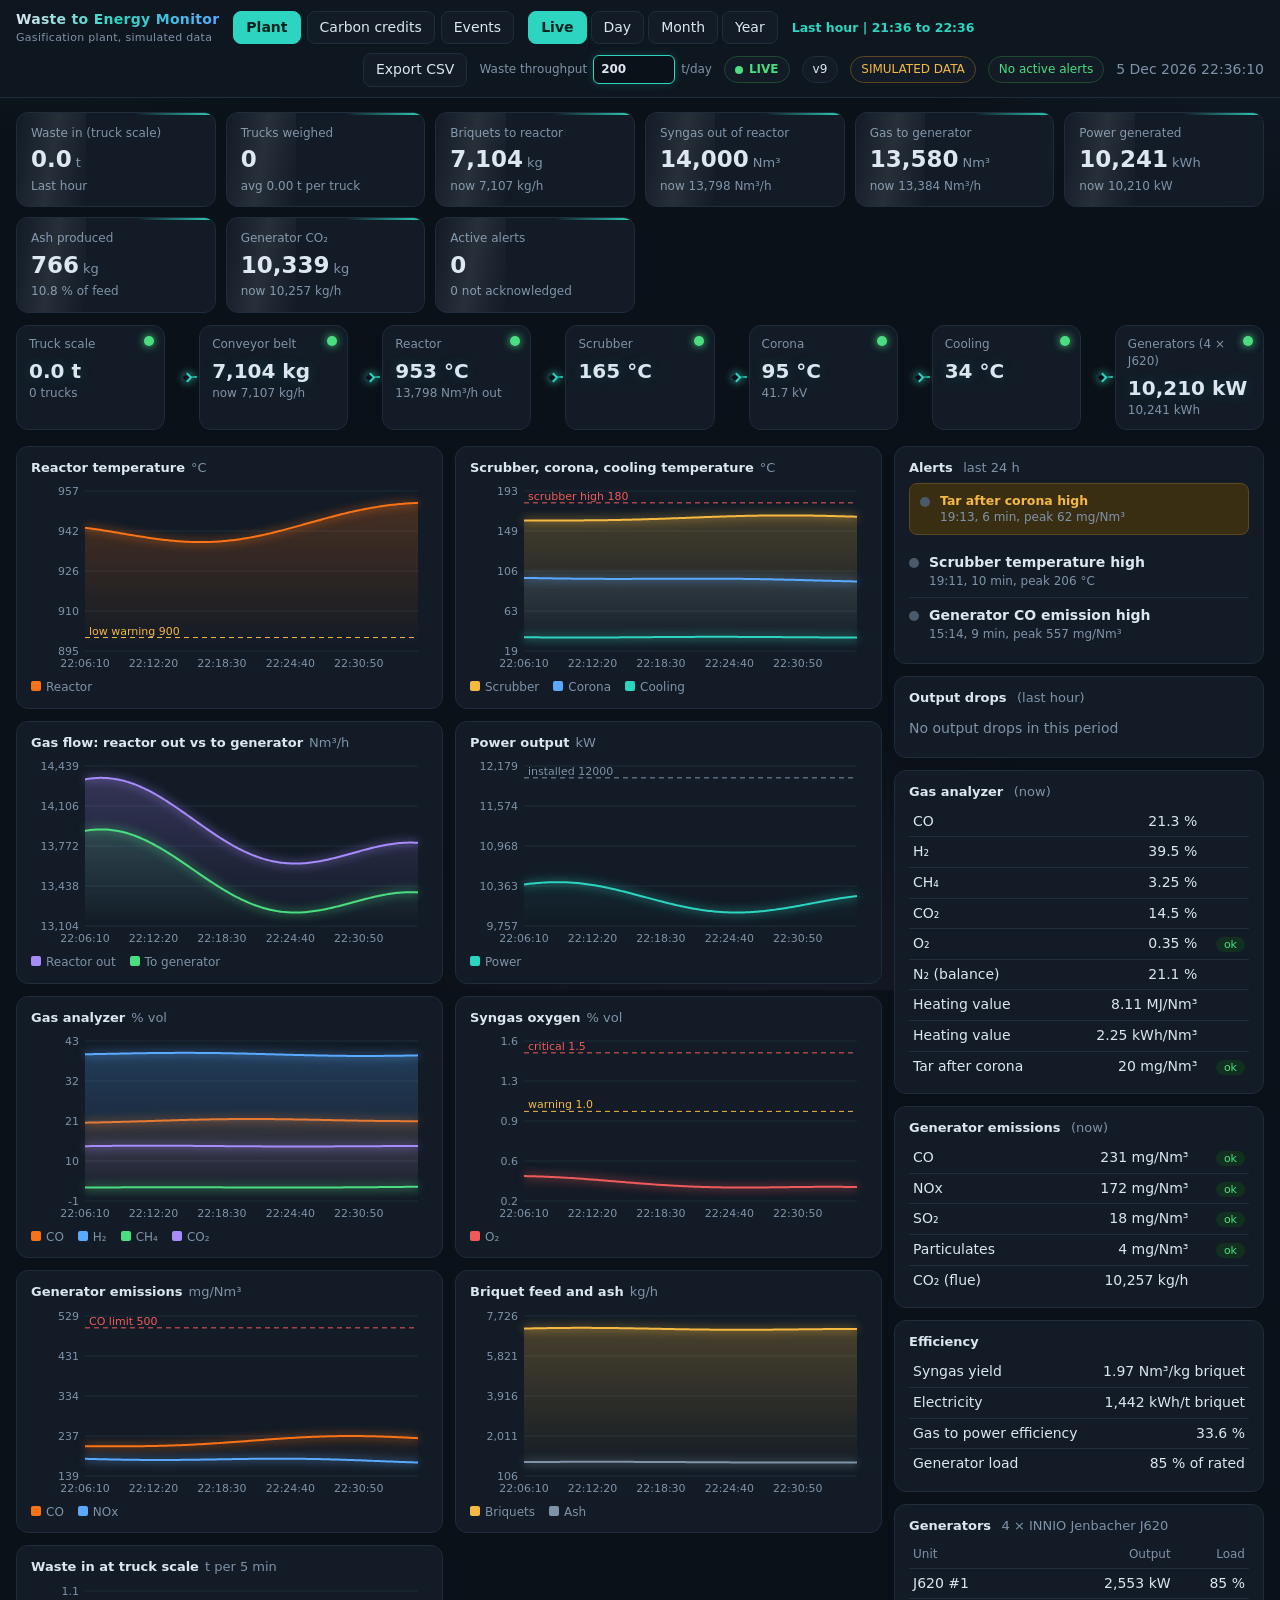
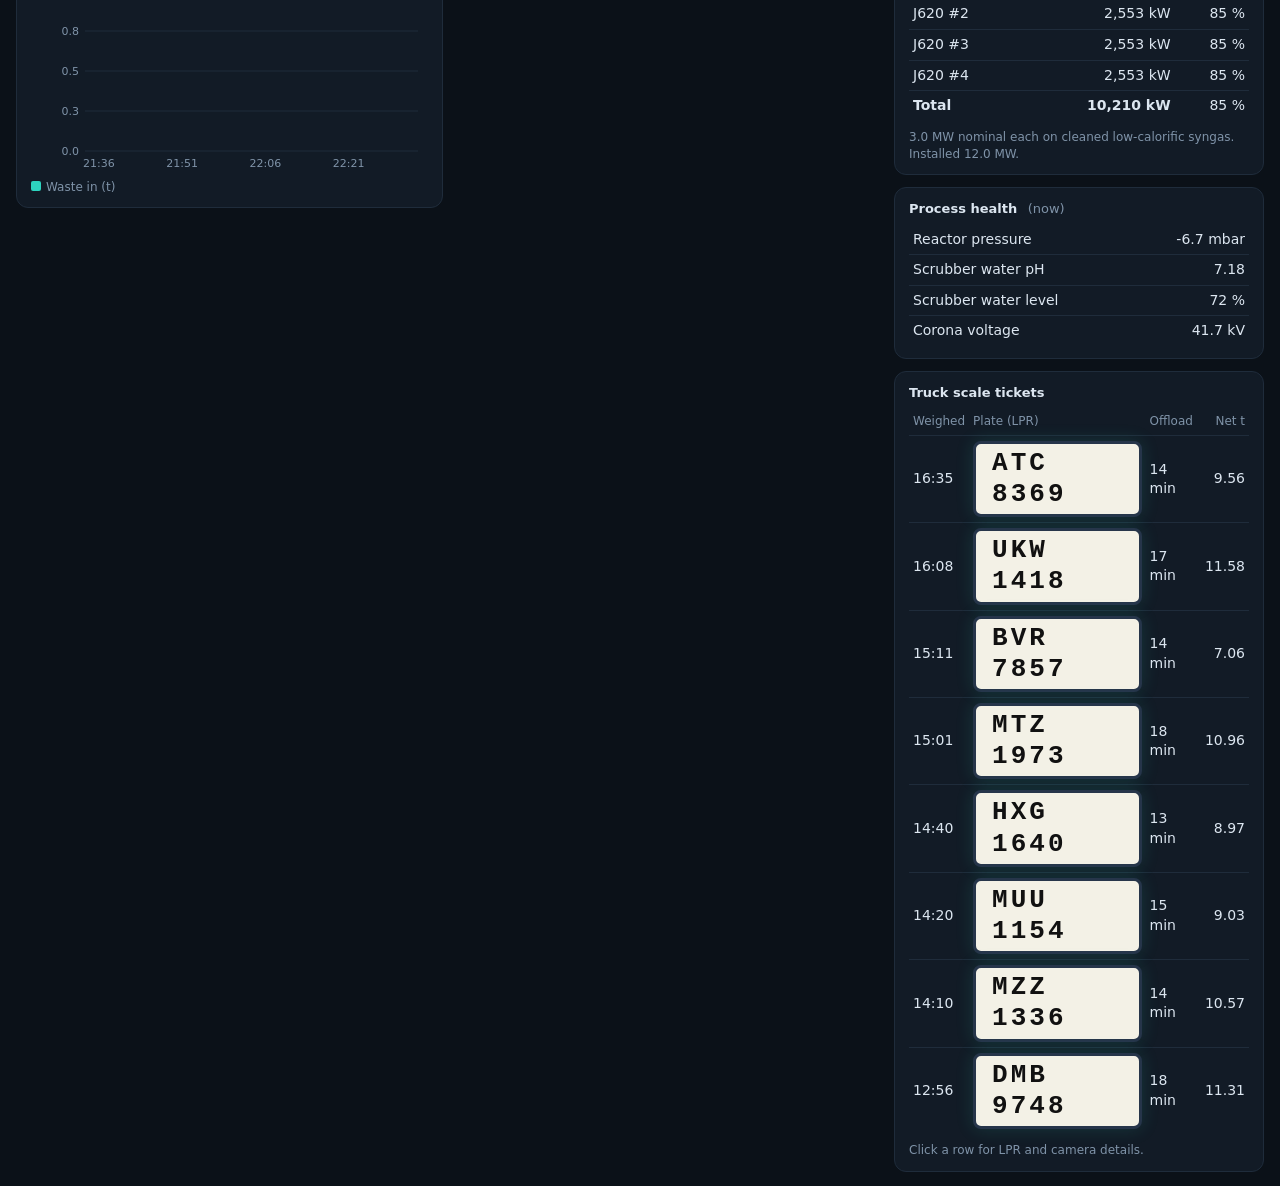
==== public/index.html @ 660e18ea "WTE dashboard v9 (simulated data), Cloudflare Workers static assets config Co-Authored-By: Claude So" ====
<!doctype html>
<html lang="en">
<head>
<meta charset="utf-8">
<meta name="viewport" content="width=device-width,initial-scale=1">
<title>Waste to Energy Monitor</title>
<style>
:root{--bg:#0b1118;--panel:#121b26;--panel2:#16212e;--line:#1f2c3b;--text:#dce6f0;--muted:#7f93a8;--teal:#2dd4bf;--amber:#f5b942;--red:#ef5b5b;--green:#4ade80;--blue:#5aa9ff;--orange:#f97316;--violet:#a78bfa}
*{box-sizing:border-box}
[hidden]{display:none!important}
body{margin:0;background:var(--bg);color:var(--text);font:14px/1.4 system-ui,-apple-system,Segoe UI,Roboto,sans-serif}
header{position:sticky;top:0;z-index:10;display:flex;flex-wrap:wrap;gap:10px 18px;align-items:center;padding:10px 16px;background:#0e1620;border-bottom:1px solid var(--line)}
.brand{font-weight:700;letter-spacing:.3px}
.brand small{display:block;color:var(--muted);font-weight:400;font-size:11px}
.tabs a,.modes button,.pnav button{background:var(--panel);color:var(--text);border:1px solid var(--line);padding:6px 12px;border-radius:8px;cursor:pointer;text-decoration:none;font:inherit}
.tabs a.on,.modes button.on{background:var(--teal);color:#06231f;border-color:var(--teal);font-weight:600}
.tabs{display:flex;gap:6px}
.modes{display:flex;gap:4px}
.pnav{display:flex;align-items:center;gap:8px}
.pnav span{font-weight:600;color:var(--teal);font-size:12.5px;white-space:nowrap}
header{gap:8px 14px}
.pnav button:disabled{opacity:.3;cursor:default}
.hr{margin-left:auto;display:flex;gap:12px;align-items:center}
.badge{padding:4px 10px;border-radius:999px;font-size:12px;border:1px solid var(--line);background:var(--panel)}
.badge.sim{color:var(--amber);border-color:#5a4720}
.badge.ok{color:var(--green);border-color:#1d4a30}
.badge.warn{color:var(--amber);border-color:#5a4720}
.badge.crit{color:#fff;background:#8f2a2a;border-color:var(--red)}
#clock{color:var(--muted);font-variant-numeric:tabular-nums}
main{padding:14px 16px;max-width:1700px;margin:0 auto}
.kpis{display:grid;grid-template-columns:repeat(auto-fit,minmax(190px,1fr));gap:10px}
.kpi{position:relative;overflow:hidden;background:var(--panel);border:1px solid var(--line);border-radius:12px;padding:12px 14px}
.kpi .l{color:var(--muted);font-size:12px}
.kpi .v{font-size:23px;white-space:nowrap;font-weight:700;font-variant-numeric:tabular-nums;margin:2px 0}
.kpi .v small{font-size:13px;color:var(--muted);font-weight:500;margin-left:4px}
.kpi .s{color:var(--muted);font-size:12px}
.flow{display:flex;gap:0;align-items:stretch;margin:12px 0;overflow-x:auto;padding-bottom:4px}
.node{flex:1 0 128px;background:var(--panel);border:1px solid var(--line);border-radius:12px;padding:10px 12px;position:relative}
.node h4{margin:0 0 4px;font-size:12px;color:var(--muted);font-weight:500}
.node .m{font-size:20px;font-weight:700;font-variant-numeric:tabular-nums}
.node .s{font-size:12px;color:var(--muted)}
.node .d{position:absolute;right:10px;top:10px;width:10px;height:10px;border-radius:50%;background:var(--green)}
.node .d.warn{background:var(--amber)}
.node .d.crit{background:var(--red);animation:pulse 1s infinite}
.arrow{flex:0 0 34px;display:flex;align-items:center;justify-content:center;position:relative}
@keyframes pulse{50%{opacity:.35}}
.layout{display:grid;grid-template-columns:minmax(0,1fr) 370px;gap:12px}
.cards{display:grid;grid-template-columns:repeat(auto-fit,minmax(380px,1fr));gap:12px;align-content:start}
.card{background:var(--panel);border:1px solid var(--line);border-radius:12px;padding:12px 14px}
.card h3{margin:0 0 6px;font-size:13px;font-weight:600}
.card h3 span{color:var(--muted);font-weight:400;margin-left:6px}
canvas{width:100%;height:190px;display:block}
.legend{display:flex;flex-wrap:wrap;gap:4px 14px;margin-top:6px;font-size:12px;color:var(--muted)}
.legend i{display:inline-block;width:10px;height:10px;border-radius:2px;margin-right:5px}
aside{display:flex;flex-direction:column;gap:12px}
table{width:100%;border-collapse:collapse;font-variant-numeric:tabular-nums}
td,th{padding:5px 4px;border-bottom:1px solid var(--line);text-align:left;font-weight:400}
td.r,th.r{text-align:right}
th{color:var(--muted);font-size:12px}
tr:last-child td{border-bottom:0}
.pill{padding:1px 8px;border-radius:999px;font-size:11px}
.pill.ok{background:#12301f;color:var(--green)}
.pill.warn{background:#3a2e12;color:var(--amber)}
.pill.crit{background:#4a1b1b;color:var(--red)}
.alert{display:flex;gap:10px;padding:8px 0;border-bottom:1px solid var(--line);align-items:flex-start}
.alert:last-child{border-bottom:0}
.alert .dot{flex:0 0 10px;height:10px;border-radius:50%;margin-top:5px;background:var(--amber)}
.alert.crit .dot{background:var(--red)}
.alert.done .dot{background:#4b5a6b}
.alert.active.crit .dot{animation:pulse 1s infinite}
.alert .t{flex:1}
.alert .t b{font-weight:600}
.alert .t div{color:var(--muted);font-size:12px}
.alert button{background:var(--panel2);border:1px solid var(--line);color:var(--text);border-radius:6px;padding:3px 8px;cursor:pointer;font-size:12px}
.empty{color:var(--muted);padding:6px 0}
.tip{position:fixed;z-index:50;pointer-events:none;background:#06101a;border:1px solid var(--line);border-radius:8px;padding:6px 9px;font-size:12px;display:none;white-space:nowrap}
.tip i{display:inline-block;width:8px;height:8px;border-radius:2px;margin-right:5px}
.form{display:grid;grid-template-columns:1fr 110px;gap:8px 10px;align-items:center}
.form input,.form select{background:var(--bg);border:1px solid var(--line);color:var(--text);border-radius:6px;padding:6px 8px;font:inherit;width:100%}
.note{color:var(--muted);font-size:12px;margin-top:8px}
.title{display:flex;flex-wrap:wrap;align-items:center;gap:10px 14px;margin:2px 0 12px}
.tpd{display:flex;align-items:center;gap:6px;color:var(--muted);font-size:12px}
.tpd input{width:82px;background:var(--bg);border:1px solid var(--teal);color:var(--text);border-radius:6px;padding:5px 7px;font:inherit;font-weight:700;box-shadow:0 0 10px #2dd4bf33}
.btn{background:var(--panel);color:var(--text);border:1px solid var(--line);padding:6px 12px;border-radius:8px;cursor:pointer;font:inherit;transition:border-color .2s,box-shadow .2s}
.btn:hover{border-color:var(--teal);box-shadow:0 0 12px #2dd4bf33}
.btn.pri{background:var(--teal);color:#06231f;border-color:var(--teal);font-weight:600}
.modal{position:fixed;inset:0;z-index:100;background:#030a12d9;display:flex;align-items:flex-start;justify-content:center;overflow:auto;padding:24px 12px}
.mbox{background:var(--panel);border:1px solid var(--line);border-radius:14px;padding:16px 18px;max-width:800px;width:100%;box-shadow:0 0 40px #2dd4bf22}
.mh{display:flex;justify-content:space-between;align-items:center;margin-bottom:10px}.mh h3{margin:0;font-size:16px}
.warn{background:#3a2e12;color:var(--amber);border:1px solid #5a4720;border-radius:8px;padding:8px 10px;font-size:12.5px;margin-bottom:10px}
.form2{display:grid;grid-template-columns:1fr 1fr;gap:10px;margin-bottom:10px}
.form2 label,.ta{display:flex;flex-direction:column;gap:4px;font-size:12px;color:var(--muted)}
.form2 input,.form2 select,.ta textarea{background:var(--bg);border:1px solid var(--line);color:var(--text);border-radius:6px;padding:7px 8px;font:inherit}
.ta textarea{font-family:ui-monospace,Menlo,Consolas,monospace;font-size:12.5px;line-height:1.45;resize:vertical}
.mact{display:flex;flex-wrap:wrap;gap:8px;margin-top:10px}
#pkgSum{margin:6px 0 12px}
@media(max-width:560px){.form2{grid-template-columns:1fr}}
.form2 .wide{grid-column:1/-1}
.form2 .auto .row{display:flex;align-items:center;gap:8px;color:var(--text);padding:6px 0;flex-wrap:wrap}
.form2 .auto input[type=checkbox],.chk input{width:16px;height:16px;accent-color:var(--teal)}
.form2 .auto select{width:64px;padding:4px 6px}
.chk{display:flex;gap:8px;align-items:center;color:var(--amber);font-size:12.5px;margin-top:10px;flex-direction:row!important}
.mact .oth{flex:1 1 200px;min-width:160px;background:var(--bg);border:1px solid var(--line);color:var(--text);border-radius:8px;padding:7px 9px;font:inherit}
.status{min-height:18px;margin:8px 0 2px;font-size:12.5px}
.lh{margin:14px 0 4px;font-size:13px;color:var(--muted);font-weight:600}
.autobar{display:flex;flex-wrap:wrap;align-items:center;gap:8px 14px;background:var(--panel);border:1px solid var(--line);border-radius:12px;padding:10px 14px;margin-bottom:12px;font-size:13px}
.autobar span{color:var(--muted)}
.autobar .pillx{padding:2px 9px;border-radius:999px;font-size:11px;font-weight:700;letter-spacing:.4px}
.autobar .pillx.on{background:#12301f;color:var(--green)}.autobar .pillx.off{background:#2a323d;color:var(--muted)}
.autobar .btn:last-child{margin-left:auto}
.per{color:var(--teal);font-weight:600;font-size:13px}
.err{background:#4a1b1b;color:#ffd0d0;border-bottom:1px solid var(--red);padding:8px 16px}
#cmodes button{padding:7px 16px}
#cmodes button.on{background:var(--teal);color:#06231f;border-color:var(--teal);font-weight:600}
.title h2{margin:0;font-size:18px}
.title a{color:var(--teal);text-decoration:none}
.two{display:grid;grid-template-columns:repeat(auto-fit,minmax(380px,1fr));gap:12px;margin-top:12px}
@media(max-width:1100px){.layout{grid-template-columns:1fr}.hr{margin-left:0}}
@media(max-width:520px){.cards,.two{grid-template-columns:1fr}}

/* ---- shine and motion ---- */
@keyframes flowx{from{background-position:200% 0}to{background-position:-200% 0}}
@keyframes sheen{0%{transform:translateX(-130%) skewX(-20deg)}55%,100%{transform:translateX(330%) skewX(-20deg)}}
@keyframes drift{from{transform:translate(0,0)}to{transform:translate(2%,3%)}}
@keyframes flash{0%{color:#9ff7ec;text-shadow:0 0 16px #2dd4bf}100%{text-shadow:0 0 0 transparent}}
@keyframes blink{50%{opacity:.25}}
@keyframes ring{0%{box-shadow:0 0 0 0 #4ade8099}100%{box-shadow:0 0 0 9px #4ade8000}}
body::before{content:"";position:fixed;inset:-10%;z-index:-1;pointer-events:none;background:radial-gradient(700px 360px at 12% 0%,#2dd4bf16,transparent 70%),radial-gradient(620px 340px at 92% 8%,#5aa9ff14,transparent 70%),radial-gradient(600px 400px at 60% 100%,#a78bfa10,transparent 70%);animation:drift 16s ease-in-out infinite alternate}
.gl{background:linear-gradient(90deg,#dce6f0 0%,#2dd4bf 25%,#5aa9ff 50%,#2dd4bf 75%,#dce6f0 100%);background-size:200% 100%;-webkit-background-clip:text;background-clip:text;color:transparent;animation:flowx 7s linear infinite}
.badge.live{color:var(--green);border-color:#1d4a30;display:flex;align-items:center;gap:6px;font-weight:600}
.badge.live i{width:8px;height:8px;border-radius:50%;background:var(--green);animation:ring 1.6s ease-out infinite,blink 1.6s ease-in-out infinite}
.kpi,.card,.node{transition:border-color .25s,box-shadow .25s,transform .25s}
.kpi:hover,.card:hover,.node:hover{border-color:#2dd4bf66;box-shadow:0 0 22px #2dd4bf24}
.kpi::before{content:"";position:absolute;left:0;right:0;top:0;height:2px;background:linear-gradient(90deg,transparent 0 30%,var(--teal) 50%,transparent 70% 100%);background-size:200% 100%;animation:flowx 3.2s linear infinite}
.kpi::after{content:"";position:absolute;top:0;bottom:0;left:0;width:35%;background:linear-gradient(100deg,transparent,rgba(255,255,255,.09),transparent);animation:sheen 7s ease-in-out infinite;pointer-events:none}
.kpi:nth-child(2)::after{animation-delay:.5s}.kpi:nth-child(3)::after{animation-delay:1s}.kpi:nth-child(4)::after{animation-delay:1.5s}.kpi:nth-child(5)::after{animation-delay:2s}.kpi:nth-child(6)::after{animation-delay:2.5s}.kpi:nth-child(7)::after{animation-delay:3s}.kpi:nth-child(8)::after{animation-delay:3.5s}.kpi:nth-child(9)::after{animation-delay:4s}
.kpi .v b{font-weight:700}
.flash{animation:flash .9s ease-out}
.node .d{box-shadow:0 0 8px currentColor;color:var(--green)}
.node .d.warn{color:var(--amber)}.node .d.crit{color:var(--red)}
.node .m{text-shadow:0 0 14px #2dd4bf33}
.arrow::before{content:"";position:absolute;left:2px;right:2px;top:50%;height:2px;margin-top:-1px;border-radius:2px;background:linear-gradient(90deg,transparent 0 35%,var(--teal) 50%,transparent 65% 100%);background-size:200% 100%;animation:flowx 1.3s linear infinite;filter:drop-shadow(0 0 4px var(--teal))}
.arrow i{position:relative;width:7px;height:7px;border-top:2px solid var(--teal);border-right:2px solid var(--teal);transform:rotate(45deg);filter:drop-shadow(0 0 4px var(--teal));margin-left:10px;background:var(--bg)}
/* ---- v9: drops, analysis, events, trucks ---- */
.muted{color:var(--muted)}
.btn.sm{padding:3px 9px;font-size:12px;border-radius:6px}
.btn:disabled{opacity:.4;cursor:default;box-shadow:none}
.mbox.big{max-width:1000px}
.scrollx{overflow-x:auto}
.kpis.small{margin:6px 0 12px;grid-template-columns:repeat(auto-fit,minmax(150px,1fr))}
.kpis.small .kpi .v{font-size:19px}
.kpis.small .kpi{padding:9px 11px}
.mbox .card{margin-bottom:12px}
.anasel{display:flex;align-items:center;gap:8px;color:var(--muted);font-size:12px;margin-bottom:6px}
.anasel select{background:var(--bg);border:1px solid var(--line);color:var(--text);border-radius:6px;padding:6px 8px;font:inherit;max-width:100%}
#anaText ul,#anaCtx ul{margin:4px 0 6px;padding-left:18px}
#anaText li,#anaCtx li{margin:3px 0}
tr.dim td{color:var(--muted)}
.clk{cursor:pointer}.clk:hover td{background:#16212e}
.mono{font-family:ui-monospace,Menlo,Consolas,monospace;letter-spacing:1px}
.dr{display:flex;justify-content:space-between;align-items:center;gap:8px;padding:7px 0;border-bottom:1px solid var(--line)}
.dr:last-of-type{border-bottom:0}
.dr .muted{font-size:12px}
.evbar{display:flex;flex-wrap:wrap;gap:10px;align-items:center;margin-bottom:10px}
.chips{display:flex;flex-wrap:wrap;gap:6px}
.chips button{background:var(--panel);color:var(--muted);border:1px solid var(--line);padding:5px 11px;border-radius:999px;cursor:pointer;font:inherit;font-size:12.5px}
.chips button.on{color:var(--text);border-color:var(--teal);box-shadow:0 0 10px #2dd4bf26}
.srch{flex:1 1 220px;max-width:320px;background:var(--bg);border:1px solid var(--line);color:var(--text);border-radius:8px;padding:7px 10px;font:inherit}
.nw{white-space:nowrap}
.tchip{padding:1px 9px;border-radius:999px;font-size:11px;white-space:nowrap}
.tchip.alert{background:#3a2e12;color:var(--amber)}.tchip.drop{background:#4a1b1b;color:#ff9b9b}.tchip.truck{background:#12283a;color:var(--blue)}.tchip.op{background:#2a2540;color:var(--violet)}
.sv{display:inline-block;width:8px!important;height:8px!important;padding:0!important;flex:none;border-radius:50%;margin-right:7px;background:#4b5a6b}
.sv.warn{background:var(--amber)}.sv.crit{background:var(--red)}.sv.ok{background:var(--green)}.sv.info{background:var(--blue)}
.pager{display:flex;align-items:center;gap:12px;justify-content:center;padding-top:10px;color:var(--muted);font-size:12.5px}
.trkh{display:flex;gap:16px;align-items:center;margin-bottom:10px;flex-wrap:wrap}
.plate{display:inline-block;background:#f3f1e6;color:#111;border:3px solid #26354a;border-radius:8px;padding:4px 16px;font:700 26px/1.2 ui-monospace,Menlo,Consolas,monospace;letter-spacing:3px;box-shadow:0 0 18px #2dd4bf26}
.camgrid{display:grid;grid-template-columns:1fr 1fr;gap:10px;margin:8px 0 12px}
.camph{border:1px dashed #33465c;border-radius:10px;min-height:96px;padding:10px;display:flex;flex-direction:column;gap:3px;justify-content:center;color:var(--muted);font-size:12px;background:repeating-linear-gradient(135deg,#0e1620,#0e1620 10px,#101b27 10px,#101b27 20px)}
.camph b{color:var(--text);font-size:14px}
#evdBody input{width:100%;background:var(--bg);border:1px solid var(--line);color:var(--text);border-radius:6px;padding:7px 8px;font:inherit}
#evdBody .ta{margin-top:10px}
#cmodes button,#emodes button{padding:7px 16px}
#emodes button.on{background:var(--teal);color:#06231f;border-color:var(--teal);font-weight:600}
#emodes button{background:var(--panel);color:var(--text);border:1px solid var(--line);border-radius:8px;cursor:pointer;font:inherit}
@media(max-width:560px){.camgrid{grid-template-columns:1fr}}

</style>
</head>
<body>
<header>
  <div class="brand"><span class="gl">Waste to Energy Monitor</span><small>Gasification plant, simulated data</small></div>
  <nav class="tabs"><a href="#/" id="navMain">Plant</a><a href="#/carbon" id="navCarbon">Carbon credits</a><a href="#/events" id="navEvents">Events</a></nav>
  <div class="modes" id="modes">
    <button data-m="live">Live</button><button data-m="day">Day</button><button data-m="month">Month</button><button data-m="year">Year</button>
  </div>
  <div class="pnav" id="pnav"><span id="plabel"></span></div>
  <div class="hr"><button class="btn" id="btnCsv" title="Download the data of the screen you are on as a CSV file">Export CSV</button><label class="tpd" title="Waste processed per day. Type a new value to update everything.">Waste throughput <input id="tpd" type="number" min="1" max="5000" step="10" value="200"> t/day</label><span class="badge live"><i></i>LIVE</span><span class="badge">v9</span><span class="badge sim">SIMULATED DATA</span><span class="badge ok" id="alertBadge">No active alerts</span><span id="clock"></span></div>
</header>

<div id="err" class="err" hidden></div>
<main id="screenMain">
  <div class="kpis" id="kpis"></div>
  <div class="flow" id="flow"></div>
  <div class="layout">
    <div class="cards" id="mainCharts"></div>
    <aside>
      <div class="card"><h3>Alerts <span>last 24 h</span></h3><div id="alertList"></div></div>
      <div class="card"><h3>Output drops <span id="dropLbl"></span></h3><div id="drops"></div></div>
      <div class="card"><h3>Gas analyzer <span id="anLbl"></span></h3><div id="analyzer"></div></div>
      <div class="card"><h3>Generator emissions <span id="emLbl"></span></h3><div id="emis"></div></div>
      <div class="card"><h3>Efficiency</h3><div id="eff"></div></div>
      <div class="card"><h3>Generators <span id="genLbl"></span></h3><div id="gens"></div></div>
      <div class="card"><h3>Process health <span id="phLbl"></span></h3><div id="health"></div></div>
      <div class="card"><h3>Truck scale tickets</h3><div id="tickets"></div></div>
    </aside>
  </div>
</main>

<main id="screenEvents" hidden>
  <div class="title"><h2>Event log</h2><a href="#/">&lsaquo; Back to plant</a><div class="modes" id="emodes"><button data-m="live">Live</button><button data-m="day">Day</button><button data-m="month">Month</button><button data-m="year">Year</button></div><span id="eper" class="per"></span></div>
  <div class="evbar"><div class="chips" id="evChips"></div><input id="evSearch" class="srch" placeholder="Search plate, ticket or text"></div>
  <div class="card"><div class="scrollx" id="evTable"></div><div class="pager" id="evPager"></div></div>
</main>

<main id="screenCarbon" hidden>
  <div class="title"><h2>Carbon credits</h2><a href="#/">&lsaquo; Back to plant</a><div class="modes" id="cmodes"><button data-m="live">Live</button><button data-m="day">Day</button><button data-m="month">Month</button><button data-m="year">Year</button></div><span id="cper" class="per"></span><button class="btn pri" id="btnPkg">Prepare for audit</button></div>
  <div id="autoBar" class="autobar"></div>
  <div class="kpis" id="ckpis"></div>
  <div class="two" id="carbonCharts"></div>
  <div class="two">
    <div class="card"><h3>Assumptions <span>editable, saved in this browser</span></h3>
      <div class="form">
        <label for="fLand">9.1 Landfill avoidance factor (tCO2e per t waste)</label><input id="fLand" type="number" step="0.01" min="0">
        <label for="fPreset">9.2 Fuel replaced by syngas</label>
        <select id="fPreset"><option value="0.70">Diesel genset</option><option value="0.40">Natural gas plant</option><option value="0.90">Coal grid</option><option value="">Custom</option></select>
        <label for="fDisp">9.2 Emission factor (kg CO2 per kWh)</label><input id="fDisp" type="number" step="0.01" min="0">
        <label for="fFossil">Fossil share of generator CO2 (%)</label><input id="fFossil" type="number" step="1" min="0" max="100">
        <label for="fPrice">Credit price (EUR per tCO2e, compliance market)</label><input id="fPrice" type="number" step="0.5" min="0">
      </div>
      <div class="note">Credit price is set to 70 EUR (compliance market). The emission factors are placeholders. Replace them with the factors from the carbon methodology and verifier you use before quoting any number externally.</div>
    </div>
    <div class="card"><h3>How the numbers are calculated <span id="cbLbl"></span></h3><div id="breakdown"></div></div>
  </div>
</main>
<div id="ana" class="modal" hidden>
  <div class="mbox big">
    <div class="mh"><div><h3 id="anaTitle">Analysis</h3><div class="muted" id="anaSub"></div></div><button class="btn" id="anaX">Close</button></div>
    <label class="anasel">Event <select id="anaSel"></select></label>
    <div class="kpis small" id="anaK"></div>
    <div class="card"><h3>Behavior around the event <span>% of the normal level before it, red band is the event</span></h3><canvas id="anaChart"></canvas><div class="legend"></div></div>
    <div class="card"><h3>What happened</h3><div id="anaText"></div></div>
    <div class="card"><h3>Parameters</h3><div class="scrollx" id="anaTable"></div></div>
    <div class="card"><h3>Context</h3><div id="anaCtx"></div></div>
    <div class="mact"><button class="btn pri" id="anaCsv">Download analysis CSV</button><button class="btn" id="anaLog">Open event log</button></div>
  </div>
</div>
<div id="evd" class="modal" hidden>
  <div class="mbox">
    <div class="mh"><h3>Truck, LPR and offloading camera</h3><button class="btn" id="evdX">Close</button></div>
    <div id="evdBody"></div>
  </div>
</div>

<div id="pkg" class="modal" hidden>
  <div class="mbox">
    <div class="mh"><h3>Prepare for audit</h3><button class="btn" id="pkgX">Close</button></div>
    <div class="warn" id="pkgWarn"></div>
    <div class="form2">
      <label>Verifier name<input id="pkgName"></label>
      <label>Verifier email (to)<input id="pkgMail" placeholder="verifier@example.com"></label>
      <label>Site operator email (copy)<input id="pkgOp" placeholder="operator@example.com"></label>
      <label>Facility<input id="pkgFac"></label>
      <label>Methodology<input id="pkgMeth"></label>
      <label>Project reference<input id="pkgPid"></label>
      <label>Period for manual push<select id="pkgPer"></select></label>
      <label class="auto"><span>Automatic monthly report</span><span class="row"><input type="checkbox" id="pkgAuto"> on, send on day <select id="pkgDay"></select> of each month</span></label>
      <label class="wide">Webhook URL (this is what sends the email for you)<input id="pkgHook" placeholder="https://hook.eu1.make.com/..."></label>
    </div>
    <div class="note" id="pkgHookNote">A web page cannot send email by itself. The webhook is a link from Make, Zapier, n8n or Power Automate that receives the report and emails it. Without it, the buttons open an email draft and download the CSV so you can attach it. Automatic reports only run while this dashboard is open in a browser.</div>
    <div id="pkgSum"></div>
    <label class="ta">Message (editable, rebuilt when you change a field above)<textarea id="pkgMsg" rows="13"></textarea></label>
    <label class="chk" id="pkgOkWrap"><input type="checkbox" id="pkgOk"> This is simulated demo data. Send anyway.</label>
    <div class="mact">
      <button class="btn pri" id="pkgPush">Push to verifier</button>
      <input id="pkgOther" class="oth" placeholder="or type an email address">
      <button class="btn" id="pkgPushOther">Send to this email</button>
    </div>
    <div id="pkgStatus" class="status"></div>
    <div class="mact">
      <button class="btn" id="pkgCsv">Download data CSV</button>
      <button class="btn" id="pkgTxt">Download summary</button>
      <button class="btn" id="pkgCopy">Copy message</button>
      <button class="btn" id="pkgMailBtn">Open email draft</button>
    </div>
    <h4 class="lh">Send log</h4>
    <div id="pkgLog"></div>
    <div class="note" id="pkgNote"></div>
  </div>
</div>
<div class="tip" id="tip"></div>

<script id="sim">
'use strict';
/* ================= SIMULATOR (deterministic: same time gives same data) ================= */
const MIN=60000, HOUR=3600000, DAY=86400000;
const SUPPLIERS=['Municipal Collection','EcoHaul','GreenRoute','City Services','AgroTrans'];
let TPD=200;                       /* waste processed per day, tons (editable in header) */
const S=()=>TPD/30;                 /* scale vs the 30 t/day base model */
let RATED_KW=12000;
/* generator set: INNIO Jenbacher J620, 3.0 MW nominal on cleaned syngas; units sized to the plant throughput */
const ENG_KW=3000;let ENGINES=4;
function enginesNeeded(){return Math.max(1,Math.ceil((TPD/200)*10900*1.05/ENG_KW));}
function resetSim(){truckCache.clear();dayCache.clear();monthCache.clear();dropCache.clear();alertDayCache.clear();}

function hash(n){const x=Math.sin(n*12.9898+78.233)*43758.5453;return x-Math.floor(x);}
function noise(m,seed){return (Math.sin(m/37+seed*1.3)+0.6*Math.sin(m/11.3+seed*2.1)+0.4*Math.sin(m/4.7+seed*0.7))/2;}

function dayInfo(ms){
  const d=new Date(ms);d.setHours(0,0,0,0);
  const n=new Date(d);n.setDate(n.getDate()+1);
  return {start:d.getTime(),end:n.getTime(),ord:Math.round(d.getTime()/DAY)};
}
function dayFactor(ord){return 0.95+0.10*hash(ord*1.7+0.5);}

const truckCache=new Map();
function trucksOfDay(ms){
  const di=dayInfo(ms);
  if(truckCache.has(di.start))return truckCache.get(di.start);
  const o=di.ord,f=dayFactor(o);
  const n=20+Math.floor(hash(o*1.1+0.3)*9);
  const raw=[],times=[];
  for(let i=0;i<n;i++){raw.push(0.7+0.6*hash(o*3.1+i));times.push(6+12*hash(o*5.3+i*1.37));}
  times.sort((a,b)=>a-b);
  const sum=raw.reduce((a,b)=>a+b,0),total=TPD*f;
  const list=times.map((h,i)=>{
    const tons=total*raw[i]/sum,t=di.start+h*HOUR;
    const q=3+Math.floor(hash(o*2.9+i*1.7)*8),dur=Math.round(5+tons*0.8+hash(o*4.3+i*2.2)*5),bay=1+Math.floor(hash(o*6.1+i*3.3)*BAYS);
    const offStart=t+q*MIN,offEnd=offStart+dur*MIN;
    return {t,tons,supplier:SUPPLIERS[Math.floor(hash(o*7.7+i*2.3)*SUPPLIERS.length)],id:'TK-'+String(o%100000).padStart(5,'0')+'-'+(i+1),
      plate:plateFor(o,i),conf:91+8.9*hash(o*8.9+i*0.7),bay,offStart,offEnd,offMin:dur,exit:offEnd+4*MIN,lprCam:LPR_CAM,offCam:'CAM-OFF-'+bay};
  });
  truckCache.set(di.start,list);
  return list;
}
function trucksBetween(t0,t1){
  const out=[];
  for(let d=dayInfo(t0).start;d<t1;d=dayInfo(d+30*HOUR).start){
    trucksOfDay(d).forEach(k=>{if(k.t>=t0&&k.t<t1)out.push(k);});
  }
  return out;
}

/* disturbances: every 4h block has a chance of a short event of one of 4 types */
function disturbance(m){
  const blk=Math.floor(m/240);let best={d:0,type:0};
  for(let b=blk-1;b<=blk;b++){
    if(hash(b*9.13+2)<0.45){
      const c=b*240+20+hash(b*3.7+1)*190,w=Math.abs(m-c)/9;
      if(w<1){const d=0.5*(1+Math.cos(Math.PI*w));if(d>best.d)best={d,type:Math.floor(hash(b*5.1+4)*4)};}
    }
  }
  return best;
}

function plant(t){
  const m=t/MIN,o=Math.round(dayInfo(t).start/DAY),f=dayFactor(o);
  const ev=disturbance(m),d=ev.d,ty=ev.type;
  const d0=ty===0?d:0,d1=ty===1?d:0,d2=ty===2?d:0,d3=ty===3?d:0;
  const p={t};
  p.briqRate=1100*S()*f*(1+0.04*noise(m,1))*(1-0.35*d0);
  const yieldNm3=2.0*(1+0.05*noise(m,2));
  p.gasRate=p.briqRate*yieldNm3*(1-0.25*d0);
  p.genRate=p.gasRate*0.97;
  p.reactor=950+16*noise(m,3)-110*d0;
  p.scrubber=160+7*noise(m,4)+45*d3;
  p.corona=95+5*noise(m,5)+8*d3;
  p.cooling=35+3*noise(m,6)+3*d3;
  p.CO=22+1.5*noise(m,7)-3*d0;
  p.H2=40+1.5*noise(m,8)-4*d0;
  p.CH4=3+0.4*noise(m,9);
  p.CO2=14+0.8*noise(m,10)+2*d0;
  p.O2=0.4+0.1*noise(m,11)+1.6*d1;
  p.N2=100-p.CO-p.H2-p.CH4-p.CO2-p.O2;
  p.tar=18+4*noise(m,18)+40*d3;
  p.lhv=(p.CO*12.63+p.H2*10.78+p.CH4*35.8)/100;   /* MJ/Nm3 */
  p.lhvKwh=p.lhv/3.6;
  p.eff=0.34+0.008*noise(m,12);   /* assumed syngas electrical efficiency, edit here */
  p.kw=Math.min(RATED_KW,p.genRate*p.lhvKwh*p.eff);
  p.emCO=220+30*noise(m,13)+320*d2;
  p.emNOx=170+20*noise(m,14)+60*d2;
  p.emSO2=18+4*noise(m,15);
  p.emPM=4+1*noise(m,16);
  p.co2Rate=p.genRate*((p.CO+p.CH4+p.CO2)/100)*1.963;  /* kg/h */
  p.ashRate=p.briqRate*0.11*(1+0.05*noise(m,17));
  p.press=-8+1.5*noise(m,19);
  p.ph=7.2+0.2*noise(m,20);
  p.kv=42+1.5*noise(m,21)-3*d3;
  p.level=72+3*noise(m,22);
  return p;
}

const WKEYS=['reactor','scrubber','corona','cooling','CO','H2','CH4','CO2','O2','N2','tar','lhv','lhvKwh','kw','eff','emCO','emNOx','emSO2','emPM','briqRate','gasRate','genRate','ashRate','co2Rate','press','ph','kv','level'];
function newAcc(){const a={h:0,s:{waste:0,trucks:0,briq:0,gas:0,toGen:0,kwh:0,ash:0,co2:0},w:{}};WKEYS.forEach(k=>a.w[k]=0);return a;}
function addStep(a,p,h){
  a.h+=h;a.s.briq+=p.briqRate*h;a.s.gas+=p.gasRate*h;a.s.toGen+=p.genRate*h;a.s.kwh+=p.kw*h;a.s.ash+=p.ashRate*h;a.s.co2+=p.co2Rate*h;
  WKEYS.forEach(k=>a.w[k]+=p[k]*h);
}
function mergeAcc(a,b){a.h+=b.h;for(const k in a.s)a.s[k]+=b.s[k];WKEYS.forEach(k=>a.w[k]+=b.w[k]);return a;}
function avgOf(a,k){return a&&a.h?a.w[k]/a.h:0;}
function integrate(t0,t1){
  const a=newAcc(),step=15*MIN;
  for(let t=t0;t<t1;){const len=Math.min(step,t1-t);addStep(a,plant(t+len/2),len/HOUR);t+=len;}
  const tk=trucksBetween(t0,t1);a.s.waste=tk.reduce((s,k)=>s+k.tons,0);a.s.trucks=tk.length;
  return a;
}
const dayCache=new Map(),monthCache=new Map();
function dayAcc(ms,now){
  const di=dayInfo(ms);
  if(di.end<=now){if(!dayCache.has(di.start))dayCache.set(di.start,integrate(di.start,di.end));return dayCache.get(di.start);}
  return integrate(di.start,now);
}
function monthAcc(y,mo,now){
  const s=new Date(y,mo,1).getTime(),e=new Date(y,mo+1,1).getTime();
  if(s>=now)return null;
  const key=y*12+mo;
  if(e<=now&&monthCache.has(key))return monthCache.get(key);
  const a=newAcc(),dim=new Date(y,mo+1,0).getDate();
  for(let i=1;i<=dim;i++){const ds=new Date(y,mo,i).getTime();if(ds<now)mergeAcc(a,dayAcc(ds,now));}
  if(e<=now)monthCache.set(key,a);
  return a;
}

/* ================= ALERT RULES (placeholder limits, edit freely) ================= */
const RULES=[
 {id:'rtLow',name:'Reactor temperature low',unit:'°C',dec:0,get:p=>p.reactor,dir:'min',test:v=>v<850?'crit':v<900?'warn':null,node:'reactor'},
 {id:'o2High',name:'Syngas O2 high (air ingress)',unit:'%',dec:2,get:p=>p.O2,dir:'max',test:v=>v>1.5?'crit':v>1.0?'warn':null,node:'reactor'},
 {id:'scrHigh',name:'Scrubber temperature high',unit:'°C',dec:0,get:p=>p.scrubber,dir:'max',test:v=>v>200?'crit':v>180?'warn':null,node:'scrubber'},
 {id:'tarHigh',name:'Tar after corona high',unit:'mg/Nm³',dec:0,get:p=>p.tar,dir:'max',test:v=>v>80?'crit':v>50?'warn':null,node:'corona'},
 {id:'genGas',name:'Gas flow to generator low',unit:'Nm³/h',dec:0,get:p=>p.genRate,dir:'min',test:v=>v<1500*S()?'warn':null,node:'gen'},
 {id:'coEm',name:'Generator CO emission high',unit:'mg/Nm³',dec:0,get:p=>p.emCO,dir:'max',test:v=>v>500?'crit':v>400?'warn':null,node:'gen'}
];
function scanAlerts(now,hours){
  const step=MIN,base=Math.floor(now/step)*step,eps=[],open={};
  for(let t=base-hours*HOUR;t<=base;t+=step){
    const p=plant(t);
    for(const r of RULES){
      const v=r.get(p),sev=r.test(v),o=open[r.id];
      if(sev){
        if(!o){const e={key:r.id+'@'+(t/MIN),rule:r,start:t,end:null,sev,peak:v};open[r.id]=e;eps.push(e);}
        else{if(sev==='crit')o.sev='crit';o.peak=r.dir==='min'?Math.min(o.peak,v):Math.max(o.peak,v);}
      }else if(o){o.end=t;delete open[r.id];}
    }
  }
  return eps;
}

/* ================= v9: LPR trucks, history, drops, analysis ================= */
const PLATE_L='ABCDEFGHJKLMNPRSTUVWXYZ',LPR_CAM='CAM-LPR-01',BAYS=2;
function plateFor(o,i){const r=k=>hash(o*13.7+i*5.1+k),L=k=>PLATE_L[Math.floor(r(k)*PLATE_L.length)];return L(1)+L(2)+L(3)+' '+String(1000+Math.floor(r(4)*9000));}

/* alert history. With ALERT_FASTSCAN only minutes with a plant disturbance are evaluated, which is exact while normal values cannot reach an alert limit (checked by a test) */
const ALERT_FASTSCAN=true;
const alertDayCache=new Map();
function scanRange(s,e){
  const eps=[],open={},step=MIN;
  for(let t=Math.ceil(s/step)*step;t<=e;t+=step){
    if(ALERT_FASTSCAN&&disturbance(t/MIN).d===0){for(const id in open){open[id].end=t;delete open[id];}continue;}
    const p=plant(t);
    for(const r of RULES){
      const v=r.get(p),sev=r.test(v),o=open[r.id];
      if(sev){
        if(!o){const ep={key:r.id+'@'+(t/MIN),rule:r,start:t,end:null,sev,peak:v};open[r.id]=ep;eps.push(ep);}
        else{if(sev==='crit')o.sev='crit';o.peak=r.dir==='min'?Math.min(o.peak,v):Math.max(o.peak,v);}
      }else if(o){o.end=t;delete open[r.id];}
    }
  }
  return eps;
}
function alertsOfDay(ds){
  const di=dayInfo(ds),now=Date.now();
  if(alertDayCache.has(di.start))return alertDayCache.get(di.start);
  const eps=scanRange(di.start-HOUR,Math.min(di.end+HOUR,now)).filter(x=>x.start>=di.start&&x.start<di.end);
  if(di.end+HOUR<=now)alertDayCache.set(di.start,eps);
  return eps;
}

/* output drops: power at least DROP_PCT below its own 3 hour average (sampled every 5 minutes) */
const DROP_STEP=5*MIN,DROP_PCT=0.12;
const dropCache=new Map();
function detectDrops(t0,t1){
  const step=DROP_STEP,now=Date.now(),s=Math.floor((t0-3*HOUR)/step)*step,end=Math.min(t1+HOUR,now),n=Math.floor((end-s)/step)+1;
  if(n<50)return [];
  const kw=new Float64Array(n);for(let i=0;i<n;i++)kw[i]=plant(s+i*step).kw;
  const ps=new Float64Array(n+1);for(let i=0;i<n;i++)ps[i+1]=ps[i]+kw[i];
  const L=36,G=6,out=[];let cur=null;
  const fin=c=>{
    const ev={t0:s+c.i0*step,t1:s+(c.i1+1)*step,tMin:s+c.minI*step,minKw:c.min,baseKw:c.base,depth:1-c.min/c.base};
    ev.durMin=(ev.t1-ev.t0)/MIN;let lost=0;for(let k=c.i0;k<=c.i1;k++)lost+=Math.max(0,c.base-kw[k]);
    ev.lostKwh=lost*step/HOUR;ev.id='DROP-'+Math.round(ev.t0/MIN);
    if(c.i1>c.i0||ev.depth>=0.2)out.push(ev);
  };
  for(let i=L;i<n;i++){
    const a=i-L,b=i-G,base=(ps[b]-ps[a])/(b-a);
    if(kw[i]<(1-DROP_PCT)*base){
      if(!cur)cur={i0:i,i1:i,minI:i,min:kw[i],base};
      else{cur.i1=i;if(kw[i]<cur.min){cur.min=kw[i];cur.minI=i;}cur.base=Math.max(cur.base,base);}
    }else if(cur&&i-cur.i1>2){fin(cur);cur=null;}
  }
  if(cur)fin(cur);
  return out;
}
function dropsOfDay(ds){
  const di=dayInfo(ds),now=Date.now();
  if(dropCache.has(di.start))return dropCache.get(di.start);
  const r=detectDrops(di.start,di.end).filter(e=>e.t0>=di.start&&e.t0<di.end);
  if(di.end+HOUR<=now)dropCache.set(di.start,r);
  return r;
}
function dropsBetween(t0,t1){
  const out=[];
  for(let d=dayInfo(t0).start;d<t1;d=dayInfo(d+30*HOUR).start)dropsOfDay(d).forEach(e=>{if(e.t0>=t0&&e.t0<t1)out.push(e);});
  return out;
}

/* event log */
function eventsBetween(t0,t1){
  const now=Date.now(),hi=Math.min(t1,now+1),ev=[];
  for(let d=dayInfo(t0).start;d<hi;d=dayInfo(d+30*HOUR).start){
    trucksOfDay(d).forEach(k=>{
      const add=(t,kind,title,detail)=>{if(t>=t0&&t<hi)ev.push({id:k.id+':'+kind,t,type:'truck',kind,sev:'info',title,detail,truck:k});};
      add(k.t,'lpr','LPR read at gate: '+k.plate,'confidence '+k.conf.toFixed(1)+' %, ticket '+k.id+', '+k.supplier+', camera '+k.lprCam);
      add(k.offStart,'offstart','Offloading started at bay '+k.bay,k.plate+', ticket '+k.id+', camera '+k.offCam);
      add(k.offEnd,'offend','Offloading finished: '+k.tons.toFixed(2)+' t in '+k.offMin+' min',k.plate+', bay '+k.bay+', camera '+k.offCam);
    });
    alertsOfDay(d).forEach(a=>{
      if(a.start>=t0&&a.start<hi)ev.push({id:a.key+':on',t:a.start,type:'alert',kind:'raised',sev:a.sev,title:a.rule.name,detail:'alert raised, '+(a.sev==='crit'?'critical':'warning'),alert:a});
      if(a.end!=null&&a.end>=t0&&a.end<hi)ev.push({id:a.key+':off',t:a.end,type:'alert',kind:'cleared',sev:'ok',title:a.rule.name+' cleared',detail:'lasted '+Math.round((a.end-a.start)/MIN)+' min, peak '+a.peak.toFixed(a.rule.dec)+' '+a.rule.unit,alert:a});
    });
    dropsOfDay(d).forEach(x=>{
      const pct=Math.round(x.depth*100);
      if(x.t0>=t0&&x.t0<hi)ev.push({id:x.id+':on',t:x.t0,type:'drop',kind:'drop',sev:x.depth>=0.3?'crit':'warn',title:'Output drop: power -'+pct+' %',detail:Math.round(x.baseKw)+' kW to '+Math.round(x.minKw)+' kW, '+Math.round(x.durMin)+' min',drop:x});
      if(x.t1>=t0&&x.t1<hi)ev.push({id:x.id+':off',t:x.t1,type:'drop',kind:'recover',sev:'ok',title:'Output recovered',detail:'after '+Math.round(x.durMin)+' min, lowest '+Math.round(x.minKw)+' kW',drop:x});
    });
  }
  ev.sort((a,b)=>b.t-a.t);
  return ev;
}

/* drill-down analysis of one event window */
const AN_PARAMS=[['kw','Power','kW',0],['briqRate','Briquet feed','kg/h',0],['gasRate','Gas out of reactor','Nm³/h',0],['genRate','Gas to generator','Nm³/h',0],['reactor','Reactor temperature','°C',0],['scrubber','Scrubber temperature','°C',0],['corona','Corona temperature','°C',0],['cooling','Cooling temperature','°C',0],['O2','Syngas O₂','%',2],['CO','Syngas CO','%',1],['H2','Syngas H₂','%',1],['lhv','Heating value','MJ/Nm³',2],['tar','Tar after corona','mg/Nm³',0],['emCO','Emission CO','mg/Nm³',0],['emNOx','Emission NOx','mg/Nm³',0],['press','Reactor pressure','mbar',1]];
function analyzeEvent(evIn){
  const now=Date.now(),ev=Object.assign({},evIn);
  ev.t1=Math.min(Math.max(ev.t1,ev.t0+MIN),now);
  const step=2*MIN,s=Math.floor((ev.t0-90*MIN)/step)*step,e=Math.min(ev.t1+90*MIN,now);
  const n=Math.floor((e-s)/step)+1,ts=[],P=[];
  for(let i=0;i<n;i++){ts.push(s+i*step);P.push(plant(s+i*step));}
  const bEnd=ev.t0-15*MIN;let nb=0;while(nb<n&&ts[nb]<bEnd)nb++;
  let i0=0;while(i0<n-1&&ts[i0]<ev.t0)i0++;
  let i1=n-1;while(i1>i0&&ts[i1]>ev.t1)i1--;
  const rows=AN_PARAMS.map(([k,label,unit,dec])=>{
    let sum=0;for(let i=0;i<nb;i++)sum+=P[i][k];
    const base=nb?sum/nb:P[0][k];
    let v2=0;for(let i=0;i<nb;i++)v2+=Math.pow(P[i][k]-base,2);
    const sd=nb>1?Math.sqrt(v2/(nb-1)):0,thr=Math.max(3*sd,0.01*Math.abs(base),1e-9);
    let ext=P[i0][k],edx=0;
    for(let i=i0;i<=i1;i++){const d=P[i][k]-base;if(Math.abs(d)>edx){edx=Math.abs(d);ext=P[i][k];}}
    const change=ext-base,moved=Math.abs(change)>thr;
    let onset=null;
    for(let i=Math.max(0,nb-3);i<=i1;i++){
      if(ts[i]<ev.t0-60*MIN)continue;
      if(Math.abs(P[i][k]-base)>thr&&(i+1>i1||Math.abs(P[i+1][k]-base)>thr)){onset=(ts[i]-ev.t0)/MIN;break;}
    }
    return {key:k,label,unit,dec,base,ext,change,rel:base?change/Math.abs(base):0,moved,onset,thr};
  });
  const R={};rows.forEach(r=>{R[r.key]=r;});
  const bin=o=>o==null?1e9:Math.round(o/4);
  const mv=rows.filter(r=>r.moved).sort((a,b)=>(bin(a.onset)-bin(b.onset))||(Math.abs(b.rel)-Math.abs(a.rel)));
  const still=rows.filter(r=>!r.moved);
  let lost=0,briqLost=0,kwMin=Infinity;
  for(let i=i0;i<=i1;i++){lost+=Math.max(0,R.kw.base-P[i].kw);briqLost+=Math.max(0,R.briqRate.base-P[i].briqRate);kwMin=Math.min(kwMin,P[i].kw);}
  const impact={durMin:(ev.t1-ev.t0)/MIN,kwBase:R.kw.base,kwMin,lostKwh:lost*step/HOUR,briqLostKg:briqLost*step/HOUR};
  const hints=[],pc=k=>Math.round(Math.abs(R[k].rel)*100);
  if(R.briqRate.moved&&R.briqRate.rel<-0.15&&R.reactor.moved&&R.reactor.change<-30)hints.push('Feed interruption pattern: briquet feed fell '+pc('briqRate')+' %, the reactor cooled by '+Math.round(-R.reactor.change)+' °C, then gas flow and power followed. Check the conveyor and feeder, the briquet hopper (bridging or a jam) and briquet supply.');
  else if(R.reactor.moved&&R.reactor.change<-30)hints.push('Reactor cooling without a feed change: check air or steam supply, bed condition and ash removal.');
  if(R.O2.moved&&R.O2.change>0.5)hints.push('Oxygen rise pattern: possible air ingress at seals, the feeder lock or ash discharge, or an analyzer sampling problem.');
  if((R.scrubber.moved&&R.scrubber.change>15)||(R.tar.moved&&R.tar.change>15))hints.push('Gas cleaning pattern: scrubber temperature or tar rose. Check scrubber water flow and temperature, and the corona unit.');
  if(R.emCO.moved&&R.emCO.change>100)hints.push('Engine pattern: CO emission rose. Check the engine air to fuel ratio and syngas quality.');
  if(!hints.length)hints.push(mv.length?'No known pattern matched. Compare the parameters in the table.':'No parameter moved beyond its normal noise in this window.');
  const alerts=[],trucks=[];
  for(let d=dayInfo(s).start;d<e;d=dayInfo(d+30*HOUR).start){
    alertsOfDay(d).forEach(a=>{if(a.start<=e&&(a.end==null||a.end>=s))alerts.push(a);});
    trucksOfDay(d).forEach(k=>trucks.push(k));
  }
  const during=trucks.filter(k=>k.offEnd>=s&&k.offStart<=e).sort((a,b)=>a.offStart-b.offStart);
  const before=trucks.filter(k=>k.offEnd<ev.t0).sort((a,b)=>b.offEnd-a.offEnd)[0]||null;
  const hm=t=>{const d=new Date(t);return String(d.getHours()).padStart(2,'0')+':'+String(d.getMinutes()).padStart(2,'0');};
  const norm=k=>P.map(p=>R[k].base?p[k]/R[k].base*100:100);
  const series=[{name:'Power',color:'#2dd4bf',type:'line',data:norm('kw'),dec:1},{name:'Briquet feed',color:'#f5b942',type:'line',data:norm('briqRate'),dec:1},{name:'Gas out of reactor',color:'#a78bfa',type:'line',data:norm('gasRate'),dec:1},{name:'Reactor temperature',color:'#f97316',type:'line',data:norm('reactor'),dec:1}];
  return {ev,s,e,n,ts,P,rows,R,mv,still,impact,hints,alerts,during,before,series,labels:ts.map(hm),i0,i1};
}

</script>

<script id="ui">
'use strict';
/* ================= UI ================= */
(function(){const d=Object.getOwnPropertyDescriptor(Element.prototype,'innerHTML');Object.defineProperty(Element.prototype,'innerHTML',{get:d.get,set(v){if(this._h===v)return;this._h=v;d.set.call(this,v);},configurable:true});})();
const $=s=>document.querySelector(s);
const fmt=(v,d=0)=>(v==null||isNaN(v))?'-':v.toLocaleString('en-US',{minimumFractionDigits:d,maximumFractionDigits:d});
const fmtB=(v,d=0)=>Math.abs(v)>=1e7?fmt(v/1e6,1)+' M':fmt(v,d);
const pad=n=>String(n).padStart(2,'0');
const hhmm=t=>{const d=new Date(t);return pad(d.getHours())+':'+pad(d.getMinutes());};
const hhmmss=t=>{const d=new Date(t);return pad(d.getHours())+':'+pad(d.getMinutes())+':'+pad(d.getSeconds());};
const dt=t=>{const d=new Date(t),td=new Date();return (d.toDateString()===td.toDateString()?'':d.toLocaleDateString('en-GB',{day:'numeric',month:'short'})+' ')+hhmm(t);};
const dur=ms=>{const m=Math.round(ms/MIN);return m<60?m+' min':Math.floor(m/60)+' h '+pad(m%60)+' min';};
function lsGet(k,def){try{const v=localStorage.getItem(k);return v==null?def:JSON.parse(v);}catch(e){return def;}}
function lsSet(k,v){try{localStorage.setItem(k,JSON.stringify(v));}catch(e){}}

function screenOf(h){return h.startsWith('#/carbon')?'carbon':h.startsWith('#/events')?'events':'main';}
const state={mode:'live',anchor:new Date(),screen:screenOf(location.hash)};
let acked=new Set(lsGet('wte_ack',[]));
const cfg=Object.assign({land:0.5,disp:0.70,fossil:30,price:70},lsGet('wte_carbon2',{}));

/* ---------- charts ---------- */
const axisFmt=(v,step)=>{const d=step>=1?0:step>=0.1?1:2;return v.toLocaleString('en-US',{minimumFractionDigits:d,maximumFractionDigits:d});};
function drawChart(cv,o){
  const lg=cv.parentElement.querySelector('.legend');
  const dpr=window.devicePixelRatio||1,W=cv.clientWidth,H=cv.clientHeight;if(!W)return;
  if(cv.width!==Math.round(W*dpr)||cv.height!==Math.round(H*dpr)){cv.width=Math.round(W*dpr);cv.height=Math.round(H*dpr);}
  const c=cv.getContext('2d');c.setTransform(dpr,0,0,dpr,0,0);c.clearRect(0,0,W,H);
  const L=54,R=10,T=8,B=22,pw=W-L-R,ph=H-T-B,n=o.labels.length;
  const bars=o.series.filter(s=>s.type==='bar'),lines=o.series.filter(s=>s.type!=='bar');
  let lo=Infinity,hi=-Infinity;
  lines.forEach(s=>s.data.forEach(v=>{if(v!=null){lo=Math.min(lo,v);hi=Math.max(hi,v);}}));
  if(bars.length){for(let i=0;i<n;i++){let pos=0,neg=0;bars.forEach(s=>{const v=s.data[i];if(v!=null){if(v>=0)pos+=v;else neg+=v;}});hi=Math.max(hi,pos);lo=Math.min(lo,neg,0);}}
  (o.limits||[]).forEach(l=>{lo=Math.min(lo,l.v);hi=Math.max(hi,l.v);});
  if(!isFinite(lo)){lo=0;hi=1;}
  if(hi===lo)hi=lo+1;
  if(!bars.length&&o.yMin==null)lo-=(hi-lo)*0.1;
  hi+=(hi-lo)*0.08;
  if(o.yMin!=null)lo=o.yMin;if(o.yMax!=null)hi=o.yMax;
  const X=i=>L+(bars.length?(i+0.5)/n:(n>1?i/(n-1):0.5))*pw,Y=v=>T+ph-(v-lo)/(hi-lo)*ph;
  c.font='11px system-ui';c.lineWidth=1;
  for(let g=0;g<=4;g++){const v=lo+(hi-lo)*g/4,y=Y(v);c.strokeStyle='#1f2c3b';c.beginPath();c.moveTo(L,y);c.lineTo(W-R,y);c.stroke();c.fillStyle='#7f93a8';c.textAlign='right';c.fillText(axisFmt(v,(hi-lo)/4),L-6,y+4);}
  c.textAlign='center';c.fillStyle='#7f93a8';
  const every=Math.max(1,Math.ceil(n/Math.max(2,Math.floor(pw/62))));
  for(let i=0;i<n;i+=every)c.fillText(o.labels[i],X(i),H-6);
  (o.bands||[]).forEach(b=>{c.fillStyle=b.color||'rgba(245,185,66,.12)';const x0=X(b.i0),x1=X(b.i1);c.fillRect(Math.min(x0,x1),T,Math.max(3,Math.abs(x1-x0)),ph);});
  (o.limits||[]).forEach(l=>{c.strokeStyle=l.color;c.setLineDash([5,4]);c.beginPath();c.moveTo(L,Y(l.v));c.lineTo(W-R,Y(l.v));c.stroke();c.setLineDash([]);c.fillStyle=l.color;c.textAlign='left';c.fillText(l.label,L+4,Y(l.v)-3);});
  if(bars.length){
    const bw=Math.max(2,pw/n*0.7);
    for(let i=0;i<n;i++){let pos=0,neg=0;bars.forEach(s=>{const v=s.data[i];if(v==null)return;c.fillStyle=s.color;const a=Y(v>=0?pos:neg),b=Y(v>=0?pos+v:neg+v);c.fillRect(X(i)-bw/2,Math.min(a,b),bw,Math.abs(b-a));if(v>=0)pos+=v;else neg+=v;});}
  }
  lines.forEach(s=>{
    const pts=[];s.data.forEach((v,i)=>{if(v!=null)pts.push([X(i),Y(v)]);});
    if(pts.length>1&&!bars.length){
      const g=c.createLinearGradient(0,T,0,T+ph);g.addColorStop(0,s.color+'40');g.addColorStop(1,s.color+'00');
      c.fillStyle=g;c.beginPath();c.moveTo(pts[0][0],T+ph);pts.forEach(p=>c.lineTo(p[0],p[1]));c.lineTo(pts[pts.length-1][0],T+ph);c.closePath();c.fill();
    }
    c.save();c.shadowColor=s.color;c.shadowBlur=10;c.strokeStyle=s.color;c.lineWidth=2;c.lineJoin='round';c.beginPath();pts.forEach((p,i)=>i?c.lineTo(p[0],p[1]):c.moveTo(p[0],p[1]));c.stroke();
    if(n<=40){c.fillStyle=s.color;pts.forEach(p=>{c.beginPath();c.arc(p[0],p[1],2.6,0,6.283);c.fill();});}
    c.restore();
  });
  const hits=[];
  (o.marks||[]).forEach(m=>{const x=X(m.i),y=T+11;c.save();c.strokeStyle='rgba(239,91,91,.55)';c.setLineDash([3,3]);c.beginPath();c.moveTo(x,T+19);c.lineTo(x,T+ph);c.stroke();c.setLineDash([]);c.shadowColor='#ef5b5b';c.shadowBlur=8;c.fillStyle='#ef5b5b';c.beginPath();c.arc(x,y,8,0,6.283);c.fill();c.restore();c.fillStyle='#fff';c.font='bold 11px system-ui';c.textAlign='center';c.fillText(m.count>1?String(m.count):'!',x,y+4);hits.push({x,y,m});});
  lg.innerHTML=o.series.map(s=>`<span><i style="background:${s.color}"></i>${s.name}</span>`).join('');
  cv._o={o,X,n,hits};
}
function attachTip(cv){
  const tip=$('#tip');
  const hitAt=(e)=>{const m=cv._o;if(!m||!m.hits)return null;const r=cv.getBoundingClientRect(),x=e.clientX-r.left,y=e.clientY-r.top;return m.hits.find(h=>Math.hypot(h.x-x,h.y-y)<=11)||null;};
  const idxAt=(e)=>{const m=cv._o,r=cv.getBoundingClientRect(),x=e.clientX-r.left;let bi=0,bd=1e9;for(let i=0;i<m.n;i++){const d=Math.abs(m.X(i)-x);if(d<bd){bd=d;bi=i;}}return bi;};
  cv.addEventListener('mousemove',e=>{
    const m=cv._o;if(!m)return;
    const h=hitAt(e);
    cv.style.cursor=h?'pointer':(m.o.pointClick?'crosshair':'default');
    if(h){tip.innerHTML='<b>'+h.m.text+'</b><br>Click to analyze';}
    else{const bi=idxAt(e);tip.innerHTML='<b>'+m.o.labels[bi]+'</b><br>'+m.o.series.map(s=>`<i style="background:${s.color}"></i>${s.name}: ${s.data[bi]==null?'-':fmt(s.data[bi],s.dec||0)}`).join('<br>')+(m.o.pointClick?'<br><span class="muted">Click to analyze this time</span>':'');}
    tip.style.display='block';tip.style.left=Math.min(e.clientX+14,innerWidth-190)+'px';tip.style.top=(e.clientY+14)+'px';
  });
  cv.addEventListener('click',e=>{const m=cv._o;if(!m)return;const h=hitAt(e);if(h){if(m.o.onMark)m.o.onMark(h.m);return;}if(m.o.pointClick)m.o.pointClick(idxAt(e));});
  cv.addEventListener('mouseleave',()=>{tip.style.display='none';});
}
function makeCards(host,list){
  host.innerHTML=list.map(([id,title,unit])=>`<div class="card"><h3>${title}<span>${unit}</span></h3><canvas id="${id}"></canvas><div class="legend"></div></div>`).join('');
  list.forEach(([id])=>attachTip(document.getElementById(id)));
}

/* ---------- period and data (rolling windows ending now) ---------- */
const fd=t=>new Date(t).toLocaleDateString('en-GB',{day:'numeric',month:'short',year:'numeric'});
function period(){
  const now=Date.now(),m=state.mode,nd=new Date(now);let t0,label,range;
  if(m==='live'){t0=now-HOUR;label='Last hour';}
  else if(m==='day'){t0=Math.floor(now/HOUR)*HOUR-23*HOUR;label='Last 24 hours';}
  else if(m==='month'){t0=new Date(nd.getFullYear(),nd.getMonth(),nd.getDate()-29).getTime();label='Last 30 days';}
  else{t0=new Date(nd.getFullYear(),nd.getMonth()-11,1).getTime();label='Last 12 months';}
  range=(m==='live'||m==='day')?dt(t0)+' to '+hhmm(now):fd(t0)+' to '+fd(now);
  return {m,t0,tEnd:now,t1:now,label,range,now};
}
function getBuckets(P){
  const out=[],now=P.now,m=P.m;
  if(m==='live'){
    for(let i=0;i<12;i++){const a=P.t0+i*5*MIN;out.push({t:a,label:hhmm(a),acc:integrate(a,Math.min(a+5*MIN,now))});}
  }else if(m==='day'){
    for(let i=0;i<24;i++){const a=P.t0+i*HOUR;out.push({t:a,label:pad(new Date(a).getHours())+':00',acc:a<now?integrate(a,Math.min(a+HOUR,now)):null});}
  }else if(m==='month'){
    const d0=new Date(P.t0);
    for(let i=0;i<30;i++){const a=new Date(d0.getFullYear(),d0.getMonth(),d0.getDate()+i);out.push({t:a.getTime(),label:a.getDate()+'/'+(a.getMonth()+1),acc:dayAcc(a.getTime(),now)});}
  }else{
    const nd=new Date(now);
    for(let i=0;i<12;i++){const d=new Date(nd.getFullYear(),nd.getMonth()-11+i,1);out.push({t:d.getTime(),label:d.toLocaleDateString('en-GB',{month:'short'})+(d.getMonth()===0||i===0?' '+String(d.getFullYear()).slice(2):''),acc:monthAcc(d.getFullYear(),d.getMonth(),now)});}
  }
  return out;
}
let D=null,lastKey='',alertCache={k:0,eps:[]};
function buildData(){
  const P=period(),bk=getBuckets(P),total=newAcc();
  bk.forEach(b=>b.acc&&mergeAcc(total,b.acc));
  let snaps=null,cur;
  if(state.mode==='live'){snaps=[];for(let i=180;i>=0;i--){const t=P.now-i*10000;snaps.push({t,p:plant(t)});}cur=snaps[snaps.length-1].p;}
  else{cur={};WKEYS.forEach(k=>cur[k]=avgOf(total,k));}
  const k5=Math.floor(P.now/5000);
  if(alertCache.k!==k5){alertCache={k:k5,eps:scanAlerts(P.now,24)};}
  const ytd=newAcc(),y=new Date(P.now).getFullYear();
  for(let mo=0;mo<12;mo++){const a=monthAcc(y,mo,P.now);if(a)mergeAcc(ytd,a);}
  return {P,bk,total,snaps,cur,eps:alertCache.eps,ytd};
}
const UNIT_PER={live:'per 5 min',day:'per hour',month:'per day',year:'per month'};
function renderKpis(host,list){
  if(host._n!==list.length){host.innerHTML=list.map(()=>'<div class="kpi"><div class="l"></div><div class="v"><b></b><small></small></div><div class="s"></div></div>').join('');host._h=null;host._n=list.length;}
  list.forEach((k,i)=>{
    const el=host.children[i],b=el.querySelector('b'),txt=fmtB(k.v,k.d);
    el.querySelector('.l').textContent=k.l;el.querySelector('small').textContent=k.u;el.querySelector('.s').textContent=k.s;
    if(b.textContent!==txt){const had=b.textContent!=='';b.textContent=txt;if(had){b.classList.remove('flash');void b.offsetWidth;b.classList.add('flash');}}
  });
}
function renderFlow(nodes){
  const host=$('#flow');
  if(host._n!==nodes.length){host.innerHTML=nodes.map((n,i)=>'<div class="node"><span class="d"></span><h4></h4><div class="m"></div><div class="s"></div></div>'+(i<nodes.length-1?'<div class="arrow"><i></i></div>':'')).join('');host._h=null;host._n=nodes.length;}
  const els=host.querySelectorAll('.node');
  nodes.forEach((n,i)=>{const e=els[i];e.querySelector('h4').textContent=n[1];e.querySelector('.d').className='d '+statusFor(n[0]);const m=e.querySelector('.m');if(m.textContent!==n[2]){m.textContent=n[2];}e.querySelector('.s').textContent=n[3]||'\u00a0';});
}

/* ---------- plant screen ---------- */
const MAIN_CARDS=[['c_reactor','Reactor temperature','°C'],['c_train','Scrubber, corona, cooling temperature','°C'],['c_gas','Gas flow: reactor out vs to generator','Nm³/h'],['c_power','Power output','kW'],['c_anal','Gas analyzer','% vol'],['c_o2','Syngas oxygen','% vol'],['c_emis','Generator emissions','mg/Nm³'],['c_feed','Briquet feed and ash','kg/h'],['c_waste','Waste in at truck scale','t per bucket']];
function labelsAndSeries(){
  const live=state.mode==='live';
  return {labels:live?D.snaps.map(s=>hhmmss(s.t)):D.bk.map(b=>b.label),
    sv:k=>live?D.snaps.map(s=>s.p[k]):D.bk.map(b=>b.acc?avgOf(b.acc,k):null)};
}
function statusFor(node){
  let s='ok';D.eps.filter(e=>e.end==null&&e.rule.node===node).forEach(e=>{if(e.sev==='crit')s='crit';else if(s!=='crit')s='warn';});return s;
}
function renderMain(){
  const {P,total,cur,eps,bk}=D,live=state.mode==='live',rw=live?'now':'avg';
  const nTr=total.s.trucks,active=eps.filter(e=>e.end==null),unack=active.filter(e=>!acked.has(e.key));
  const K=[
    ['Waste in (truck scale)','t',total.s.waste,1,P.label],
    ['Trucks weighed','',nTr,0,'avg '+fmt(nTr?total.s.waste/nTr:0,2)+' t per truck'],
    ['Briquets to reactor','kg',total.s.briq,0,rw+' '+fmt(cur.briqRate)+' kg/h'],
    ['Syngas out of reactor','Nm³',total.s.gas,0,rw+' '+fmt(cur.gasRate)+' Nm³/h'],
    ['Gas to generator','Nm³',total.s.toGen,0,rw+' '+fmt(cur.genRate)+' Nm³/h'],
    ['Power generated','kWh',total.s.kwh,0,rw+' '+fmt(cur.kw)+' kW'],
    ['Ash produced','kg',total.s.ash,0,fmt(total.s.briq?total.s.ash/total.s.briq*100:0,1)+' % of feed'],
    ['Generator CO₂','kg',total.s.co2,0,rw+' '+fmt(cur.co2Rate)+' kg/h'],
    ['Active alerts','',active.length,0,unack.length+' not acknowledged']
  ];
  renderKpis($('#kpis'),K.map(k=>({l:k[0],u:k[1],v:k[2],d:k[3],s:k[4]})));
  renderFlow([
    ['scale','Truck scale',fmt(total.s.waste,1)+' t',fmt(nTr)+' trucks'],
    ['belt','Conveyor belt',fmtB(total.s.briq)+' kg',rw+' '+fmt(cur.briqRate)+' kg/h'],
    ['reactor','Reactor',fmt(cur.reactor)+' °C',fmt(cur.gasRate)+' Nm³/h out'],
    ['scrubber','Scrubber',fmt(cur.scrubber)+' °C',''],
    ['corona','Corona',fmt(cur.corona)+' °C',fmt(cur.kv,1)+' kV'],
    ['cooling','Cooling',fmt(cur.cooling)+' °C',''],
    ['gen','Generators ('+ENGINES+' × J620)',fmt(cur.kw)+' kW',fmtB(total.s.kwh)+' kWh']
  ]);

  const {labels,sv}=labelsAndSeries();
  const times=live?D.snaps.map(x=>x.t):bk.map(b=>b.t);
  const drops=dropsBetween(P.t0,P.t1),marks=dropMarks(drops,times);
  const onMark=m=>openAnalysis(m.list.map(dropToAna),m.worstIdx);
  const pointClick=live?(i=>{const t=times[i];if(t==null)return;openAnalysis([{t0:t-3*MIN,t1:t+3*MIN,title:'Selected time '+hhmmss(t),kind:'point'}],0);}):state.mode==='day'?(i=>{const t=times[i];if(t==null)return;openAnalysis([{t0:t,t1:t+HOUR,title:'Selected hour '+hhmm(t),kind:'point'}],0);}):null;
  const C=(id,o)=>drawChart(document.getElementById(id),Object.assign({labels,pointClick,onMark},['c_reactor','c_gas','c_power','c_feed'].includes(id)?{marks}:{},o));
  C('c_reactor',{series:[{name:'Reactor',color:'#f97316',type:'line',data:sv('reactor'),dec:0}],limits:[{v:900,color:'#f5b942',label:'low warning 900'}]});
  C('c_train',{series:[{name:'Scrubber',color:'#f5b942',type:'line',data:sv('scrubber'),dec:1},{name:'Corona',color:'#5aa9ff',type:'line',data:sv('corona'),dec:1},{name:'Cooling',color:'#2dd4bf',type:'line',data:sv('cooling'),dec:1}],limits:[{v:180,color:'#ef5b5b',label:'scrubber high 180'}]});
  C('c_gas',{series:[{name:'Reactor out',color:'#a78bfa',type:'line',data:sv('gasRate'),dec:0},{name:'To generator',color:'#4ade80',type:'line',data:sv('genRate'),dec:0}]});
  C('c_power',{series:[{name:'Power',color:'#2dd4bf',type:'line',data:sv('kw'),dec:0}],limits:[{v:RATED_KW,color:'#7f93a8',label:'installed '+RATED_KW}]});
  C('c_anal',{series:[{name:'CO',color:'#f97316',type:'line',data:sv('CO'),dec:1},{name:'H₂',color:'#5aa9ff',type:'line',data:sv('H2'),dec:1},{name:'CH₄',color:'#4ade80',type:'line',data:sv('CH4'),dec:2},{name:'CO₂',color:'#a78bfa',type:'line',data:sv('CO2'),dec:1}]});
  C('c_o2',{series:[{name:'O₂',color:'#ef5b5b',type:'line',data:sv('O2'),dec:2}],limits:[{v:1.0,color:'#f5b942',label:'warning 1.0'},{v:1.5,color:'#ef5b5b',label:'critical 1.5'}]});
  C('c_emis',{series:[{name:'CO',color:'#f97316',type:'line',data:sv('emCO'),dec:0},{name:'NOx',color:'#5aa9ff',type:'line',data:sv('emNOx'),dec:0}],limits:[{v:500,color:'#ef5b5b',label:'CO limit 500'}]});
  C('c_feed',{series:[{name:'Briquets',color:'#f5b942',type:'line',data:sv('briqRate'),dec:0},{name:'Ash',color:'#7f93a8',type:'line',data:sv('ashRate'),dec:0}]});
  $('#c_waste').parentElement.querySelector('h3 span').textContent='t '+UNIT_PER[state.mode];
  drawChart($('#c_waste'),{labels:bk.map(b=>b.label),series:[{name:'Waste in (t)',color:'#2dd4bf',type:'bar',data:bk.map(b=>b.acc?b.acc.s.waste:null),dec:1}]});

  $('#alertBadge').className='badge '+(unack.some(e=>e.sev==='crit')?'crit':unack.length?'warn':'ok');
  $('#alertBadge').textContent=unack.length?unack.length+' active alert'+(unack.length>1?'s':''):'No active alerts';
  const list=[...eps].sort((a,b)=>b.start-a.start).slice(0,14);
  $('#alertList').innerHTML=list.length?list.map(e=>{
    const act=e.end==null,r=e.rule;
    return `<div class="alert ${e.sev} ${act?'active':'done'}"><span class="dot"></span><div class="t"><b>${r.name}</b><div>${act?'since '+dt(e.start)+' ('+dur(P.now-e.start)+')':dt(e.start)+', '+dur(e.end-e.start)}, ${r.dir==='min'?'low':'peak'} ${fmt(e.peak,r.dec)} ${r.unit}</div></div>${act&&!acked.has(e.key)?`<button data-ack="${e.key}">Ack</button>`:''}</div>`;}).join(''):'<div class="empty">No alerts in the last 24 h</div>';

  $('#anLbl').textContent='('+rw+')';$('#emLbl').textContent='('+rw+')';$('#phLbl').textContent='('+rw+')';
  const chip=(v,warn,crit)=>`<span class="pill ${v>crit?'crit':v>warn?'warn':'ok'}">${v>crit?'high':v>warn?'watch':'ok'}</span>`;
  $('#analyzer').innerHTML='<table>'+[['CO','%',cur.CO,1],['H₂','%',cur.H2,1],['CH₄','%',cur.CH4,2],['CO₂','%',cur.CO2,1],['O₂','%',cur.O2,2],['N₂ (balance)','%',cur.N2,1],['Heating value','MJ/Nm³',cur.lhv,2],['Heating value','kWh/Nm³',cur.lhvKwh,2],['Tar after corona','mg/Nm³',cur.tar,0]].map(r=>`<tr><td>${r[0]}</td><td class="r">${fmt(r[2],r[3])} ${r[1]}</td><td class="r">${r[0]==='O₂'?chip(r[2],1.0,1.5):r[0].startsWith('Tar')?chip(r[2],50,80):''}</td></tr>`).join('')+'</table>';
  $('#emis').innerHTML='<table>'+[['CO',cur.emCO,400,500],['NOx',cur.emNOx,300,400],['SO₂',cur.emSO2,150,200],['Particulates',cur.emPM,15,20]].map(r=>`<tr><td>${r[0]}</td><td class="r">${fmt(r[1])} mg/Nm³</td><td class="r">${chip(r[1],r[2],r[3])}</td></tr>`).join('')+`<tr><td>CO₂ (flue)</td><td class="r">${fmt(cur.co2Rate)} kg/h</td><td></td></tr></table>`;
  const sy=total.s.briq?total.s.gas/total.s.briq:0,kpt=total.s.briq?total.s.kwh/(total.s.briq/1000):0;
  $('#eff').innerHTML='<table>'+[['Syngas yield',fmt(sy,2)+' Nm³/kg briquet'],['Electricity',fmt(kpt)+' kWh/t briquet'],['Gas to power efficiency',fmt(avgOf(total,'eff')*100,1)+' %'],['Generator load',fmt(avgOf(total,'kw')/RATED_KW*100,0)+' % of rated']].map(r=>`<tr><td>${r[0]}</td><td class="r">${r[1]}</td></tr>`).join('')+'</table>';
  $('#genLbl').textContent=ENGINES+' × INNIO Jenbacher J620';
  const per=cur.kw/ENGINES;
  $('#gens').innerHTML='<table><tr><th>Unit</th><th class="r">Output</th><th class="r">Load</th></tr>'+Array.from({length:ENGINES},(_,i)=>`<tr><td>J620 #${i+1}</td><td class="r">${fmt(per)} kW</td><td class="r">${fmt(per/ENG_KW*100)} %</td></tr>`).join('')+`<tr><td><b>Total</b></td><td class="r"><b>${fmt(cur.kw)} kW</b></td><td class="r">${fmt(cur.kw/RATED_KW*100)} %</td></tr></table><div class="note">${fmt(ENG_KW/1000,1)} MW nominal each on cleaned low-calorific syngas. Installed ${fmt(RATED_KW/1000,1)} MW.</div>`;
  $('#health').innerHTML='<table>'+[['Reactor pressure',fmt(cur.press,1)+' mbar'],['Scrubber water pH',fmt(cur.ph,2)],['Scrubber water level',fmt(cur.level)+' %'],['Corona voltage',fmt(cur.kv,1)+' kV']].map(r=>`<tr><td>${r[0]}</td><td class="r">${r[1]}</td></tr>`).join('')+'</table>';
  renderDrops(drops,P);
  const tk=[...trucksBetween(P.t1-2*DAY,P.t1)].filter(k=>k.t<=P.now).sort((a,b)=>b.t-a.t).slice(0,8);TKLIST=tk;
  $('#tickets').innerHTML=tk.length?'<table><tr><th>Weighed</th><th>Plate (LPR)</th><th>Offload</th><th class="r">Net t</th></tr>'+tk.map((k,i)=>`<tr class="clk" data-tk="${i}"><td>${dt(k.t)}</td><td><span class="plate">${k.plate}</span></td><td>${P.now<k.offStart?'waiting':P.now<k.offEnd?'offloading':k.offMin+' min'}</td><td class="r">${fmt(k.tons,2)}</td></tr>`).join('')+'</table><div class="note">Click a row for LPR and camera details.</div>':'<div class="empty">No tickets yet</div>';
}

/* ---------- carbon screen ---------- */
const CARBON_CARDS=[['c_cc1','Credits per period','tCO2e'],['c_cc2','Cumulative net credits','tCO2e'],['c_cc3','Waste diverted from landfill','t']];
function credits(a){
  const land=a.s.waste*cfg.land,disp=a.s.kwh*cfg.disp/1000,ded=a.s.co2/1000*cfg.fossil/100;
  return {waste:a.s.waste,mwh:a.s.kwh/1000,co2t:a.s.co2/1000,land,disp,ded,net:land+disp-ded};
}
function renderCarbon(){
  const {P,total,bk,ytd}=D,c=credits(total),y=credits(ytd);
  const K=[['Net credits','tCO2e',c.net,1,P.label],['9.1 Landfill avoidance','tCO2e',c.land,1,fmt(c.waste,1)+' t waste diverted'],['9.2 Fossil fuel replaced','tCO2e',c.disp,1,fmt(c.mwh,1)+' MWh clean power'],['Project emissions deducted','tCO2e',-c.ded,1,cfg.fossil+' % of '+fmt(c.co2t,1)+' t generator CO₂'],['Estimated value','EUR',c.net*cfg.price,0,'at '+fmt(cfg.price,2)+' EUR per tCO2e'],['Year to date net','tCO2e',y.net,1,fmt(y.waste,0)+' t waste, '+fmt(y.mwh,0)+' MWh']];
  renderKpis($('#ckpis'),K.map(k=>({l:k[0],u:k[1],v:k[2],d:k[3],s:k[4]})));
  const per=bk.map(b=>b.acc?credits(b.acc):null);let run=0;
  const cum=per.map(p=>{if(!p)return null;run+=p.net;return run;});
  const labels=bk.map(b=>b.label);
  drawChart($('#c_cc1'),{labels,series:[{name:'9.1 Landfill avoidance',color:'#4ade80',type:'bar',data:per.map(p=>p&&p.land),dec:2},{name:'9.2 Fossil replaced',color:'#5aa9ff',type:'bar',data:per.map(p=>p&&p.disp),dec:2},{name:'Net after deductions',color:'#f5b942',type:'line',data:per.map(p=>p&&p.net),dec:2}]});
  drawChart($('#c_cc2'),{labels,series:[{name:'Cumulative net',color:'#2dd4bf',type:'line',data:cum,dec:1}]});
  drawChart($('#c_cc3'),{labels,series:[{name:'Waste diverted (t)',color:'#4ade80',type:'bar',data:per.map(p=>p&&p.waste),dec:1}]});
  $('#cbLbl').textContent='('+P.label+')';
  const cs=document.querySelectorAll('#carbonCharts .card h3 span');cs[0].textContent='tCO2e '+UNIT_PER[state.mode];cs[1].textContent='tCO2e, running total';cs[2].textContent='t '+UNIT_PER[state.mode];
  $('#breakdown').innerHTML='<table>'+[
    ['Waste diverted',fmt(c.waste,1)+' t × '+fmt(cfg.land,2),'= '+fmt(c.land,1)+' tCO2e'],
    ['Clean power',fmt(c.mwh,1)+' MWh × '+fmt(cfg.disp,2)+' kg/kWh','= '+fmt(c.disp,1)+' tCO2e'],
    ['Generator CO₂',fmt(c.co2t,1)+' t × '+cfg.fossil+' % fossil','= -'+fmt(c.ded,1)+' tCO2e'],
    ['<b>Net credits</b>','','<b>'+fmt(c.net,1)+' tCO2e</b>'],
    ['Value',fmt(c.net,1)+' × '+fmt(cfg.price,2)+' EUR','= '+fmt(c.net*cfg.price)+' EUR']
  ].map(r=>`<tr><td>${r[0]}</td><td>${r[1]}</td><td class="r">${r[2]}</td></tr>`).join('')+'</table>';
}

/* ---------- control ---------- */
function route(){
  const sc=state.screen;
  $('#screenMain').hidden=sc!=='main';$('#screenCarbon').hidden=sc!=='carbon';$('#screenEvents').hidden=sc!=='events';
  $('#navMain').classList.toggle('on',sc==='main');$('#navCarbon').classList.toggle('on',sc==='carbon');$('#navEvents').classList.toggle('on',sc==='events');
  tick(true);
}
function tick(force){
  const now=Date.now();
  $('#clock').textContent=new Date(now).toLocaleDateString('en-GB',{day:'numeric',month:'short',year:'numeric'})+' '+hhmmss(now);
  document.querySelectorAll('#modes button,#cmodes button,#emodes button').forEach(b=>b.classList.toggle('on',b.dataset.m===state.mode));
  const live=state.mode==='live';
  const key=state.mode+'|'+state.screen+'|'+Math.floor(now/(live?1000:15000));
  if(!force&&key===lastKey)return;
  lastKey=key;
  try{
    D=buildData();$('#plabel').textContent=D.P.label+'  |  '+D.P.range;$('#cper').textContent=D.P.label+'  |  '+D.P.range;
    if(state.screen==='carbon'){renderCarbon();renderAutoBar();}else if(state.screen==='events')renderEvents();else renderMain();
    $('#err').hidden=true;
  }catch(e){$('#err').hidden=false;$('#err').textContent='Display error: '+e.message;}
}
document.querySelectorAll('#modes button,#cmodes button,#emodes button').forEach(b=>b.addEventListener('click',()=>{state.mode=b.dataset.m;tick(true);}));
document.querySelectorAll('.tabs a,.title a').forEach(a=>a.addEventListener('click',e=>{e.preventDefault();const to=a.getAttribute('href');state.screen=screenOf(to);try{history.replaceState(null,'',to);}catch(x){}route();window.scrollTo(0,0);}));
$('#alertList').addEventListener('click',e=>{const k=e.target.dataset&&e.target.dataset.ack;if(k){acked.add(k);lsSet('wte_ack',[...acked]);addOp('Alert acknowledged ('+k.split('@')[0]+')');tick(true);}});
makeCards($('#mainCharts'),MAIN_CARDS);makeCards($('#carbonCharts'),CARBON_CARDS);
/* assumptions form */
const F={land:$('#fLand'),disp:$('#fDisp'),fossil:$('#fFossil'),price:$('#fPrice')};
function syncForm(){F.land.value=cfg.land;F.disp.value=cfg.disp;F.fossil.value=cfg.fossil;F.price.value=cfg.price;
  const sel=$('#fPreset');sel.value=[...sel.options].some(o=>o.value&&+o.value===+cfg.disp)?String(cfg.disp.toFixed(2)):'';}
Object.keys(F).forEach(k=>F[k].addEventListener('input',()=>{const v=parseFloat(F[k].value);cfg[k]=isNaN(v)?0:v;lsSet('wte_carbon2',cfg);if(k==='disp')syncPreset();tick(true);}));
function syncPreset(){const sel=$('#fPreset');sel.value=[...sel.options].some(o=>o.value&&+o.value===+cfg.disp)?[...sel.options].find(o=>o.value&&+o.value===+cfg.disp).value:'';}
$('#fPreset').addEventListener('change',e=>{if(e.target.value){cfg.disp=parseFloat(e.target.value);F.disp.value=cfg.disp;lsSet('wte_carbon2',cfg);tick(true);}});
syncForm();syncPreset();

/* ---------- CSV export and data package ---------- */
let DATA_SOURCE='SIMULATED';   /* change to 'MEASURED' when real plant data is connected */
const SIM_NOTE='SIMULATED DEMO DATA. Not measured. Do not submit to a registry or buyer.';
const esc=v=>{const s=String(v==null?'':v);return /[",\n\r]/.test(s)?'"'+s.replace(/"/g,'""')+'"':s;};
const csvText=rows=>rows.map(r=>r.map(esc).join(',')).join('\r\n');
const tsf=t=>{const d=new Date(t);return d.getFullYear()+'-'+pad(d.getMonth()+1)+'-'+pad(d.getDate())+' '+pad(d.getHours())+':'+pad(d.getMinutes());};
const r1=(v,d=2)=>{const f=Math.pow(10,d);return Math.round(v*f)/f;};
const slug=s=>String(s).toLowerCase().replace(/[^a-z0-9]+/g,'-').replace(/^-|-$/g,'');
function download(name,text,mime){
  const blob=new Blob(['﻿'+text],{type:mime||'text/csv;charset=utf-8'});
  const url=URL.createObjectURL(blob),a=document.createElement('a');
  a.href=url;a.download=name;document.body.appendChild(a);a.click();
  setTimeout(()=>{a.remove();URL.revokeObjectURL(url);},800);
}
function metaRows(extra){
  const rows=[['Report','Waste to Energy Monitor export'],['Data source',DATA_SOURCE+(DATA_SOURCE==='SIMULATED'?' (demo data, not measured)':'')],['Generated',tsf(Date.now())],['Throughput setting (t/day)',TPD],['Generators',ENGINES+' x INNIO Jenbacher J620 ('+fmt(RATED_KW/1000,1)+' MW installed)']];
  return rows.concat(extra||[],[[]]);
}
function fileTag(){return (DATA_SOURCE==='SIMULATED'?'SIMULATED_':'')+tsf(Date.now()).slice(0,10);}
function plantCsv(){
  const {P,bk,total}=D;
  const head=['Period start','Waste in (t)','Trucks','Briquets (kg)','Syngas out (Nm3)','Gas to generator (Nm3)','Power (kWh)','Ash (kg)','Generator CO2 (kg)','Avg power (kW)','Reactor (C)','Scrubber (C)','Corona (C)','Cooling (C)','CO (%)','H2 (%)','CH4 (%)','CO2 (%)','O2 (%)','Heating value (MJ/Nm3)','Emission CO (mg/Nm3)','Emission NOx (mg/Nm3)','Emission SO2 (mg/Nm3)','Particulates (mg/Nm3)'];
  const line=(l,a)=>[l,r1(a.s.waste,2),a.s.trucks,r1(a.s.briq,0),r1(a.s.gas,0),r1(a.s.toGen,0),r1(a.s.kwh,0),r1(a.s.ash,0),r1(a.s.co2,0),r1(avgOf(a,'kw'),0),r1(avgOf(a,'reactor'),0),r1(avgOf(a,'scrubber'),0),r1(avgOf(a,'corona'),0),r1(avgOf(a,'cooling'),0),r1(avgOf(a,'CO'),2),r1(avgOf(a,'H2'),2),r1(avgOf(a,'CH4'),2),r1(avgOf(a,'CO2'),2),r1(avgOf(a,'O2'),2),r1(avgOf(a,'lhv'),2),r1(avgOf(a,'emCO'),0),r1(avgOf(a,'emNOx'),0),r1(avgOf(a,'emSO2'),0),r1(avgOf(a,'emPM'),1)];
  const rows=metaRows([['Period',P.label+' ('+P.range+')'],['Row size',{live:'5 minutes',day:'1 hour',month:'1 day',year:'1 month'}[state.mode]],['Note','Totals are summed, temperatures, gas and emissions are averages']]);
  rows.push(head);bk.filter(b=>b.acc).forEach(b=>rows.push(line(tsf(b.t),b.acc)));
  rows.push(line('TOTAL / AVERAGE',total));
  return {name:'wte-plant-data_'+fileTag()+'_'+slug(P.label)+'.csv',text:csvText(rows)};
}
function pkgData(sel){
  const now=Date.now();
  if(!sel||sel==='view')return {label:D.P.label,range:D.P.range,rows:D.bk.filter(b=>b.acc).map(b=>({t:b.t,acc:b.acc})),total:D.total,unit:{live:'5 minutes',day:'1 hour',month:'1 day',year:'1 month'}[state.mode]};
  const [y,mo]=sel.split('-').map(Number),dim=new Date(y,mo+1,0).getDate(),rows=[],total=newAcc();
  for(let d=1;d<=dim;d++){const ts=new Date(y,mo,d).getTime();if(ts>=now)break;const acc=dayAcc(ts,now);rows.push({t:ts,acc});mergeAcc(total,acc);}
  const lab=new Date(y,mo,1).toLocaleDateString('en-GB',{month:'long',year:'numeric'});
  const last=rows.length?rows[rows.length-1].t:now;
  return {label:lab+(new Date(y,mo+1,1).getTime()>now?' (to date)':''),range:fd(new Date(y,mo,1).getTime())+' to '+fd(last),rows,total,unit:'1 day'};
}
function carbonCsv(pk,who,fac){
  const head=['Period start','Waste diverted (t)','Trucks','Clean power (MWh)','Generator CO2 (t)','Landfill avoidance (tCO2e)','Fossil fuel replaced (tCO2e)','Project emissions deducted (tCO2e)','Net credits (tCO2e)','Indicative value (EUR)'];
  const line=(l,a)=>{const c=credits(a);return [l,r1(c.waste,2),a.s.trucks,r1(c.mwh,2),r1(c.co2t,2),r1(c.land,2),r1(c.disp,2),r1(c.ded,2),r1(c.net,2),r1(c.net*cfg.price,0)];};
  const rows=metaRows([['Purpose','Carbon credit data package'],['Facility',fac||''],['Methodology',PK.meth||''],['Project reference',PK.pid||''],['Prepared for',who||''],['Period',pk.label+' ('+pk.range+')'],['Row size',pk.unit],['Landfill avoidance factor (tCO2e per t waste)',cfg.land],['Fossil displacement factor (kg CO2 per kWh)',cfg.disp],['Fossil share of generator CO2 (%)',cfg.fossil],['Credit price (EUR per tCO2e)',cfg.price],['Factor status','Placeholder factors, confirm against the methodology before submission']]);
  rows.push(head);pk.rows.forEach(r=>rows.push(line(tsf(r.t),r.acc)));
  rows.push(line('TOTAL',pk.total));
  return {name:'carbon-credit-data_'+fileTag()+'_'+slug(pk.label)+'.csv',text:csvText(rows)};
}
function exportCsv(){
  if(!D)return;
  const f=state.screen==='carbon'?carbonCsv(pkgData('view'),'','Central Orbit gasification plant'):state.screen==='events'?eventsCsv():plantCsv();
  download(f.name,f.text);
}
/* data package, sending and monthly automation */
const PK=Object.assign({name:'TÜV SÜD',mail:'',fac:'Central Orbit gasification plant',per:(n=>n.getFullYear()+'-'+n.getMonth())(new Date(new Date().getFullYear(),new Date().getMonth()-1,1)),meth:'AMS-III.E (to be confirmed)',pid:''},lsGet('wte_pkg3',{}));
const ST=Object.assign({op:'',hook:'',auto:false,day:1,log:[]},lsGet('wte_auto3',{}));
const saveST=()=>{ST.log=ST.log.slice(-40);lsSet('wte_auto3',ST);};
const emails=s=>String(s||'').split(/[;,\s]+/).map(x=>x.trim()).filter(Boolean);
const okMail=s=>/^[^\s@]+@[^\s@]+\.[^\s@]+$/.test(s);
const escH=s=>String(s==null?'':s).replace(/[&<>"]/g,c=>({'&':'&amp;','<':'&lt;','>':'&gt;','"':'&quot;'}[c]));
const mkey=d=>d.getFullYear()+'-'+d.getMonth();
const mname=d=>d.toLocaleDateString('en-GB',{month:'long',year:'numeric'});
const DONE=['sent','dry','draft'];
const STATUS_TXT={sent:'sent to webhook',dry:'dry run, simulated data, nothing sent',draft:'email draft opened',failed:'failed'};
let autoPending=null;const triedAuto=new Set();

function pkgMessage(pk,greet){
  const c=credits(pk.total),n=(v,d=1)=>fmt(v,d),g=greet===undefined?PK.name:greet;
  const L=[
    g?'Hello '+g+' team,':'Hello,','',
    'Please find the carbon credit monitoring data for '+(PK.fac||'the facility')+', '+pk.label+' ('+pk.range+').','',
    'Methodology: '+(PK.meth||'-')+(PK.pid?'   Reference: '+PK.pid:''),'',
    'Waste diverted from landfill: '+n(c.waste)+' t ('+n(pk.total.s.trucks,0)+' truck loads)',
    'Landfill avoidance: '+n(c.land)+' tCO2e (factor '+n(cfg.land,2)+' tCO2e per t)',
    'Clean power generated: '+n(c.mwh)+' MWh ('+ENGINES+' x INNIO Jenbacher J620, '+n(RATED_KW/1000)+' MW installed)',
    'Fossil fuel replaced: '+n(c.disp)+' tCO2e (factor '+n(cfg.disp,2)+' kg CO2 per kWh)',
    'Project emissions deducted: '+n(c.ded)+' tCO2e ('+n(cfg.fossil,0)+' % of '+n(c.co2t)+' t generator CO2)',
    'Net credits: '+n(c.net)+' tCO2e',
    'Indicative value at '+n(cfg.price,2)+' EUR: '+n(c.net*cfg.price,0)+' EUR','',
    'The monitoring data file with one row per '+pk.unit+' is attached (CSV). The figures are submitted for verification.'
  ];
  if(DATA_SOURCE==='SIMULATED')L.push('','NOTE: '+SIM_NOTE);
  L.push('','Regards,','Yochai, Central Orbit');
  return L.join('\n');
}
function buildReport(pk,to,cc,greet,msg){
  const c=credits(pk.total),f=carbonCsv(pk,PK.name,PK.fac);
  return {event:'carbon_credit_report',source:'wte-dashboard',dataSource:DATA_SOURCE,simulated:DATA_SOURCE==='SIMULATED',facility:PK.fac,methodology:PK.meth,projectRef:PK.pid,period:pk.label,range:pk.range,to,cc,
    subject:'Carbon credit data, '+pk.label+', '+(PK.fac||'facility')+(DATA_SOURCE==='SIMULATED'?' (SIMULATED)':''),
    message:msg||pkgMessage(pk,greet),
    summary:{wasteT:r1(c.waste,2),trucks:pk.total.s.trucks,cleanPowerMWh:r1(c.mwh,2),landfillAvoidanceTCO2e:r1(c.land,2),fossilReplacedTCO2e:r1(c.disp,2),projectEmissionsTCO2e:r1(c.ded,2),netCreditsTCO2e:r1(c.net,2),indicativeValueEUR:r1(c.net*cfg.price,0)},
    attachment:{filename:f.name,mime:'text/csv',text:f.text}};
}
function openMail(to,cc,subject,body){
  const a=document.createElement('a');
  a.href='mailto:'+to.map(encodeURIComponent).join(',')+'?'+(cc.length?'cc='+cc.map(encodeURIComponent).join(',')+'&':'')+'subject='+encodeURIComponent(subject)+'&body='+encodeURIComponent(body);
  document.body.appendChild(a);a.click();a.remove();
}
async function pushReport(rep,kind,key){
  const e={t:Date.now(),kind,key,period:rep.period,to:rep.to.join(', ')+(rep.cc.length?' (cc '+rep.cc.join(', ')+')':'')};
  if(ST.hook){
    try{
      await fetch(ST.hook,{method:'POST',mode:'no-cors',headers:{'Content-Type':'text/plain;charset=utf-8'},body:JSON.stringify(rep)});
      e.status='sent';e.note='request delivered to the webhook, delivery to the inbox is not confirmed';
    }catch(err){e.status='failed';e.note=String(err&&err.message||err);}
  }else{
    download(rep.attachment.filename,rep.attachment.text);
    openMail(rep.to,rep.cc,rep.subject,rep.message);
    e.status='draft';e.note='no webhook set, email draft opened and CSV downloaded';
  }
  ST.log.push(e);saveST();renderLog();renderAutoBar();
  return e;
}
const say=(t,bad)=>{const el=$('#pkgStatus');el.textContent=t;el.style.color=bad?'var(--red)':'var(--green)';};
async function doPush(kind){
  if(DATA_SOURCE==='SIMULATED'&&!$('#pkgOk').checked){say('Tick the box first: this is simulated demo data.',true);return;}
  const other=kind==='other',to=other?emails($('#pkgOther').value):emails(PK.mail),cc=other?[]:emails(ST.op);
  if(!to.length||[...to,...cc].some(x=>!okMail(x))){say(other?'Enter a valid email address.':'Enter a valid verifier email, and check the site operator email.',true);return;}
  const pk=pkgData(PK.per);let msg=$('#pkgMsg').value;if(other)msg=msg.replace(/^Hello[^\n]*/,'Hello,');
  const e=await pushReport(buildReport(pk,to,cc,other?'':PK.name,msg),'manual');
  say(e.status==='sent'?'Sent to the webhook for '+to.join(', ')+(cc.length?' (copy '+cc.join(', ')+')':'')+'. The browser cannot confirm delivery, check the inbox.':e.status==='draft'?'No webhook set: email draft opened and CSV downloaded. Attach the CSV and send.':'Failed: '+e.note,e.status==='failed');
}
function prevMonth(now){return new Date(now.getFullYear(),now.getMonth()-1,1);}
function autoDone(key){return ST.log.some(x=>x.kind==='auto'&&x.key===key&&DONE.includes(x.status));}
async function processAuto(){
  if(!ST.auto)return;
  const now=new Date(),d=Math.min(28,+ST.day||1);if(now.getDate()<d)return;
  const key=mkey(prevMonth(now));if(autoDone(key)||triedAuto.has(key))return;
  triedAuto.add(key);
  const pk=pkgData(key);
  if(DATA_SOURCE==='SIMULATED'){ST.log.push({t:Date.now(),kind:'auto',key,period:pk.label,to:'-',status:'dry',note:'simulated data, nothing sent'});saveST();renderLog();renderAutoBar();return;}
  const to=emails(PK.mail),cc=emails(ST.op);
  if(!to.length||[...to,...cc].some(x=>!okMail(x))){ST.log.push({t:Date.now(),kind:'auto',key,period:pk.label,to:'-',status:'failed',note:'verifier email missing or invalid'});saveST();renderLog();renderAutoBar();return;}
  if(!ST.hook){autoPending=key;renderAutoBar();return;}
  await pushReport(buildReport(pk,to,cc),'auto',key);
}
async function sendPending(){
  if(!autoPending)return;const key=autoPending,pk=pkgData(key),to=emails(PK.mail),cc=emails(ST.op);
  if(!to.length||[...to,...cc].some(x=>!okMail(x))){pkgOpen();say('Enter a valid verifier email first.',true);return;}
  autoPending=null;await pushReport(buildReport(pk,to,cc),'auto',key);
}
function nextRunText(){
  if(!ST.auto)return 'automation is off';
  const now=new Date(),d=Math.min(28,+ST.day||1),due=now.getDate()>=d&&!autoDone(mkey(prevMonth(now)));
  const when=due?now:new Date(now.getFullYear(),now.getMonth()+(now.getDate()>=d?1:0),d);
  return (due?'due now':fd(when.getTime()))+' for '+mname(new Date(when.getFullYear(),when.getMonth()-1,1));
}
function lastText(){const x=ST.log[ST.log.length-1];return x?tsf(x.t)+', '+x.kind+', '+(x.period||'')+', '+(STATUS_TXT[x.status]||x.status):'none yet';}
function renderAutoBar(){
  const el=$('#autoBar');if(!el)return;
  el.innerHTML='<b>Monthly report to '+escH(PK.name||'verifier')+'</b><span class="pillx '+(ST.auto?'on':'off')+'">'+(ST.auto?'AUTO ON':'AUTO OFF')+'</span><span>Next: '+escH(nextRunText())+'</span><span>Last: '+escH(lastText())+'</span>'+(autoPending?'<button class="btn pri" data-a="send">Send '+escH(pkgData(autoPending).label)+' now</button>':'')+'<button class="btn" data-a="open">Report settings</button>';
}
function renderLog(){
  const rows=ST.log.slice(-6).reverse();
  $('#pkgLog').innerHTML=rows.length?'<table><tr><th>When</th><th>Type</th><th>Period</th><th>To</th><th>Result</th></tr>'+rows.map(x=>'<tr><td>'+tsf(x.t)+'</td><td>'+escH(x.kind)+'</td><td>'+escH(x.period)+'</td><td>'+escH(x.to||'-')+'</td><td>'+escH(STATUS_TXT[x.status]||x.status)+'</td></tr>').join('')+'</table>':'<div class="empty">Nothing sent yet</div>';
}
function labels(){const n=PK.name||'verifier';$('#btnPkg').textContent='Prepare for audit';$('#pkgPush').textContent='Push to '+n;}
function pkgRender(){
  const pk=pkgData(PK.per),c=credits(pk.total);
  const sim=DATA_SOURCE==='SIMULATED';
  $('#pkgWarn').style.display=sim?'block':'none';
  $('#pkgWarn').textContent='';$('#pkgWarn').hidden=true;
  $('#pkgOkWrap').style.display=sim?'flex':'none';
  const rows=[['Reporting period',pk.label],['Waste diverted',fmt(c.waste,1)+' t'],['Trucks weighed',fmt(pk.total.s.trucks)],['Landfill avoidance (9.1)',fmt(c.land,1)+' tCO2e'],['Clean power',fmt(c.mwh,1)+' MWh'],['Fossil fuel replaced (9.2)',fmt(c.disp,1)+' tCO2e'],['Project emissions deducted','-'+fmt(c.ded,1)+' tCO2e'],['<b>Net credits</b>','<b>'+fmt(c.net,1)+' tCO2e</b>'],['Indicative value at '+fmt(cfg.price,2)+' EUR',fmt(c.net*cfg.price)+' EUR'],['Data rows in CSV',pk.rows.length+' (one per '+pk.unit+')']];
  $('#pkgSum').innerHTML='<table>'+rows.map(r=>'<tr><td>'+r[0]+'</td><td class="r">'+r[1]+'</td></tr>').join('')+'</table>';
  $('#pkgMsg').value=pkgMessage(pk);
  $('#pkgNote').textContent='Attach separately, not generated here: weighbridge tickets, flow meter and gas analyzer calibration records, generator meter readings, the methodology reference and the landfill baseline study.';
  renderLog();labels();return pk;
}
function pkgOpen(){
  const sel=$('#pkgPer'),now=new Date();
  sel.innerHTML='<option value="view">Current view: '+D.P.label+'</option>'+Array.from({length:12},(_,i)=>{const d=new Date(now.getFullYear(),now.getMonth()-i,1);return '<option value="'+d.getFullYear()+'-'+d.getMonth()+'">'+mname(d)+(i===0?' (to date)':'')+'</option>';}).join('');
  if(![...sel.options].some(o=>o.value===PK.per))PK.per='view';
  $('#pkgDay').innerHTML=Array.from({length:28},(_,i)=>'<option value="'+(i+1)+'">'+(i+1)+'</option>').join('');
  sel.value=PK.per;$('#pkgName').value=PK.name;$('#pkgMail').value=PK.mail;$('#pkgFac').value=PK.fac;$('#pkgMeth').value=PK.meth;$('#pkgPid').value=PK.pid;
  $('#pkgOp').value=ST.op;$('#pkgHook').value=ST.hook;$('#pkgAuto').checked=!!ST.auto;$('#pkgDay').value=String(Math.min(28,+ST.day||1));
  $('#pkgStatus').textContent='';$('#pkg').hidden=false;pkgRender();
}
function pkgSave(){
  PK.name=$('#pkgName').value;PK.mail=$('#pkgMail').value;PK.fac=$('#pkgFac').value;PK.meth=$('#pkgMeth').value;PK.pid=$('#pkgPid').value;PK.per=$('#pkgPer').value;
  ST.op=$('#pkgOp').value;ST.hook=$('#pkgHook').value.trim();ST.auto=$('#pkgAuto').checked;ST.day=+$('#pkgDay').value||1;
  lsSet('wte_pkg3',PK);saveST();labels();renderAutoBar();
}
['pkgName','pkgMail','pkgOp','pkgFac','pkgMeth','pkgPid','pkgPer','pkgHook','pkgDay'].forEach(id=>document.getElementById(id).addEventListener('input',()=>{pkgSave();pkgRender();}));
$('#pkgAuto').addEventListener('change',()=>{pkgSave();pkgRender();if(ST.auto)processAuto();});
$('#btnPkg').addEventListener('click',()=>{if(D)pkgOpen();});
$('#autoBar').addEventListener('click',e=>{const a=e.target.dataset&&e.target.dataset.a;if(a==='open'&&D)pkgOpen();if(a==='send')sendPending();});
$('#pkgX').addEventListener('click',()=>{$('#pkg').hidden=true;});
$('#pkg').addEventListener('click',e=>{if(e.target.id==='pkg')$('#pkg').hidden=true;});
document.addEventListener('keydown',e=>{if(e.key==='Escape')$('#pkg').hidden=true;});
$('#pkgPush').addEventListener('click',()=>doPush('verifier'));
$('#pkgPushOther').addEventListener('click',()=>doPush('other'));
$('#pkgCsv').addEventListener('click',()=>{const pk=pkgData(PK.per),f=carbonCsv(pk,PK.name,PK.fac);download(f.name,f.text);});
$('#pkgTxt').addEventListener('click',()=>{const pk=pkgData(PK.per);download('carbon-credit-summary_'+fileTag()+'_'+slug(pk.label)+'.txt',$('#pkgMsg').value,'text/plain;charset=utf-8');});
$('#pkgCopy').addEventListener('click',async()=>{const t=$('#pkgMsg');try{await navigator.clipboard.writeText(t.value);$('#pkgCopy').textContent='Copied';}catch(e){t.focus();t.select();$('#pkgCopy').textContent='Press Ctrl+C';}setTimeout(()=>{$('#pkgCopy').textContent='Copy message';},1800);});
$('#pkgMailBtn').addEventListener('click',()=>{const pk=pkgData(PK.per);openMail(emails(PK.mail),emails(ST.op),'Carbon credit data, '+pk.label+(DATA_SOURCE==='SIMULATED'?' (SIMULATED)':''),$('#pkgMsg').value);});
$('#btnCsv').addEventListener('click',exportCsv);
labels();renderAutoBar();setTimeout(processAuto,1500);setInterval(processAuto,60000);


/* ================= v9 UI: drop analysis, events page, truck LPR and camera ================= */
const TYPE_TXT={alert:'Alert',drop:'Output drop',truck:'Truck',op:'Operator'};
const evSecs=t=>new Date(t).toLocaleDateString('en-GB',{day:'numeric',month:'short'})+' '+hhmmss(t);
const tsfs=t=>tsf(t)+':'+pad(new Date(t).getSeconds());
const sgn=(v,d=0)=>(v>0?'+':v<0?'-':'')+fmt(Math.abs(v),d);
let DROPLIST=[],TKLIST=[];

/* ---- drops on charts and in the side list ---- */
function idxOfTime(times,t){let lo=0,hi=times.length-1,r=-1;while(lo<=hi){const m=(lo+hi)>>1;if(times[m]<=t){r=m;lo=m+1;}else hi=m-1;}return r;}
function dropToAna(x){return {t0:x.t0,t1:x.t1,title:'Output drop at '+dt(x.t0),kind:'drop',drop:x};}
function alertToAna(a){return {t0:a.start,t1:a.end!=null?a.end:Date.now(),title:'Alert: '+a.rule.name,kind:'alert',alert:a};}
function dropMarks(drops,times){
  const g=new Map();
  drops.forEach(d=>{const i=idxOfTime(times,d.tMin);if(i<0)return;if(!g.has(i))g.set(i,[]);g.get(i).push(d);});
  return [...g.entries()].map(([i,list])=>{
    list.sort((a,b)=>a.t0-b.t0);let w=0;list.forEach((d,j)=>{if(d.depth>list[w].depth)w=j;});
    const wd=list[w];
    return {i,count:list.length,list,worstIdx:w,text:list.length>1?list.length+' output drops here, worst -'+Math.round(wd.depth*100)+' % at '+dt(wd.tMin):'Output drop at '+hhmm(wd.tMin)+': power -'+Math.round(wd.depth*100)+' %, '+Math.round(wd.durMin)+' min'};
  });
}
function renderDrops(drops,P){
  $('#dropLbl').textContent='('+P.label.toLowerCase()+')';
  DROPLIST=[...drops].sort((a,b)=>b.t0-a.t0);
  const top=DROPLIST.slice(0,6);
  $('#drops').innerHTML=top.length?top.map((d,i)=>'<div class="dr"><div><b>-'+Math.round(d.depth*100)+' %</b> power, '+Math.round(d.durMin)+' min<div class="muted">'+dt(d.t0)+'</div></div><button class="btn sm" data-di="'+i+'">Analyze</button></div>').join('')+'<div class="note">'+(DROPLIST.length>6?DROPLIST.length+' drops in this period. <a href="#/events" style="color:var(--teal)">Open the event log</a>. ':'')+'A drop is power at least '+Math.round(DROP_PCT*100)+' % below its own 3 hour average. You can also click the red markers on the charts.</div>':'<div class="empty">No output drops in this period</div>';
}

/* ---- analysis window ---- */
const AN={scope:[],idx:0,res:null};
function openAnalysis(scope,idx){
  if(!scope||!scope.length)return;
  AN.scope=scope;AN.idx=Math.min(Math.max(idx||0,0),scope.length-1);
  $('#ana').hidden=false;renderAnalysis();
}
function onsetTxt(x){if(x.onset==null)return '-';if(Math.abs(x.onset)<3)return 'at the start';return Math.round(Math.abs(x.onset))+' min '+(x.onset<0?'before':'after')+' the start';}
function renderAnalysis(){
  const ev=AN.scope[AN.idx],r=analyzeEvent(ev);AN.res=r;
  const I=r.impact,R=r.R,cr=I.lostKwh*cfg.disp/1000;
  $('#anaTitle').textContent=ev.kind==='drop'?'Output drop analysis':ev.kind==='alert'?'Alert analysis':'Analysis of the selected time';
  $('#anaSub').textContent=ev.title+', '+dt(ev.t0)+' to '+hhmm(r.ev.t1);
  const sel=$('#anaSel');
  if(AN.scope.length>1){
    sel.parentElement.style.display='';
    sel.innerHTML=AN.scope.map((x,i)=>'<option value="'+i+'">'+escH(x.kind==='drop'?dt(x.drop.t0)+',  -'+Math.round(x.drop.depth*100)+' %,  '+Math.round(x.drop.durMin)+' min':x.title)+'</option>').join('');
    sel.value=String(AN.idx);
  }else sel.parentElement.style.display='none';
  renderKpis($('#anaK'),[
    {l:'Duration',u:'min',v:I.durMin,d:0,s:dt(ev.t0)+' to '+hhmm(r.ev.t1)},
    {l:'Lowest power',u:'kW',v:I.kwMin,d:0,s:'normal '+fmt(I.kwBase)+' kW'},
    {l:'Power change',u:'%',v:R.kw.rel*100,d:0,s:'at the worst point'},
    {l:'Energy not generated',u:'kWh',v:I.lostKwh,d:0,s:fmt(I.briqLostKg)+' kg briquets not fed'},
    {l:'Credits not earned',u:'tCO2e',v:cr,d:1,s:'fossil replacement part'},
    {l:'Value',u:'EUR',v:cr*cfg.price,d:0,s:'at '+fmt(cfg.price,2)+' EUR per tCO2e'}
  ]);
  drawChart($('#anaChart'),{labels:r.labels,series:r.series,limits:[{v:100,color:'#7f93a8',label:'normal level'}],bands:[{i0:r.i0,i1:r.i1,color:'rgba(239,91,91,.16)'}]});
  const L=[];
  if(ev.kind==='drop')L.push('Power fell '+Math.round(-R.kw.rel*100)+' % from '+fmt(I.kwBase)+' kW to '+fmt(I.kwMin)+' kW and was back to normal by '+hhmm(r.ev.t1)+' ('+Math.round(I.durMin)+' min).');
  else if(R.kw.moved)L.push('Power changed by '+sgn(R.kw.rel*100,0)+' % (lowest '+fmt(I.kwMin)+' kW against a normal '+fmt(I.kwBase)+' kW).');
  else L.push('Power stayed within its normal range in this window.');
  if(r.mv.length)L.push('Parameters that moved, earliest first: '+r.mv.slice(0,5).map(x=>x.label+' ('+(Math.abs(x.rel)<5?sgn(x.rel*100,0)+' %':sgn(x.change,x.dec)+' '+x.unit)+', '+onsetTxt(x)+')').join('; ')+'.');
  if(I.lostKwh>1)L.push('About '+fmt(I.lostKwh)+' kWh was not generated, which is '+fmt(cr,1)+' tCO2e of fossil replacement credits not earned ('+fmt(cr*cfg.price)+' EUR).');
  r.hints.forEach(x=>L.push(x));
  $('#anaText').innerHTML='<ul>'+L.map(x=>'<li>'+escH(x)+'</li>').join('')+'</ul><div class="note">Hints are pattern based and use simulated data. They show where to look, they are not a diagnosis.</div>';
  $('#anaTable').innerHTML='<table><tr><th>Parameter</th><th class="r">Normal</th><th class="r">At worst</th><th class="r">Change</th><th class="r">Starts moving</th></tr>'+[...r.mv,...r.still].map(x=>'<tr class="'+(x.moved?'':'dim')+'"><td>'+x.label+'</td><td class="r">'+fmt(x.base,x.dec)+' '+x.unit+'</td><td class="r">'+fmt(x.ext,x.dec)+' '+x.unit+'</td><td class="r">'+(x.moved?sgn(x.change,x.dec)+' '+x.unit+' ('+sgn(x.rel*100,0)+' %)':'no change')+'</td><td class="r">'+(x.moved?onsetTxt(x):'-')+'</td></tr>').join('')+'</table>';
  const C=[];
  C.push(r.alerts.length?'<b>Alerts in this window:</b> '+r.alerts.map(a=>escH(a.rule.name)+' ('+(a.sev==='crit'?'critical':'warning')+', '+dt(a.start)+')').join('; ')+'.':'No alerts in this window.');
  C.push(r.before?'Last truck to finish offloading before the event: <span class="mono">'+escH(r.before.plate)+'</span> at '+hhmm(r.before.offEnd)+', '+Math.round((r.ev.t0-r.before.offEnd)/MIN)+' min before. <button class="btn sm" data-trk="b">Camera</button>':'No truck offloaded before the event in the data.');
  C.push(r.during.length?'Trucks offloading in this window: '+r.during.length+'. '+r.during.slice(0,6).map((k,i)=>'<span class="mono">'+escH(k.plate)+'</span> '+hhmm(k.offStart)+' <button class="btn sm" data-trk="'+i+'">Camera</button>').join(' ')+(r.during.length>6?' ...':''):'No truck offloading in this window.');
  $('#anaCtx').innerHTML='<ul>'+C.map(x=>'<li>'+x+'</li>').join('')+'</ul><div class="note">Context only. Trucks are listed so you can check them against the offloading camera.</div>';
}
$('#anaSel').addEventListener('change',()=>{AN.idx=+$('#anaSel').value||0;renderAnalysis();});
$('#anaX').addEventListener('click',()=>{$('#ana').hidden=true;});
$('#ana').addEventListener('click',e=>{if(e.target.id==='ana')$('#ana').hidden=true;});
$('#anaCtx').addEventListener('click',e=>{const b=e.target.closest('button[data-trk]');if(!b||!AN.res)return;const k=b.dataset.trk==='b'?AN.res.before:AN.res.during[+b.dataset.trk];if(k)openTruck(k);});
$('#anaLog').addEventListener('click',()=>{$('#ana').hidden=true;gotoScreen('events');});
$('#anaCsv').addEventListener('click',()=>{
  const r=AN.res;if(!r)return;const ev=r.ev;
  const rows=metaRows([['Analysis',ev.title],['Event start',tsf(ev.t0)],['Event end',tsf(ev.t1)],['Row size','2 minutes'],['Normal level','average from 90 to 15 minutes before the event start']]);
  rows.push(['Time','In event'].concat(AN_PARAMS.map(a=>a[1]+' ('+a[2]+')')));
  r.P.forEach((p,i)=>rows.push([tsf(r.ts[i]),i>=r.i0&&i<=r.i1?'yes':''].concat(AN_PARAMS.map(a=>r1(p[a[0]],a[3]+1)))));
  rows.push([]);rows.push(['Normal level',''].concat(AN_PARAMS.map(a=>r1(r.R[a[0]].base,a[3]+1))));
  rows.push(['Worst value',''].concat(AN_PARAMS.map(a=>r1(r.R[a[0]].ext,a[3]+1))));
  download('wte-analysis_'+fileTag()+'_'+slug(hhmm(ev.t0))+'.csv',csvText(rows));
});

/* ---- truck, LPR and offloading camera ---- */
const EVD={k:null,gate:null,off:null};
const camLink=(tpl,cam,from,to,plate)=>tpl.replace(/\{(\w+)\}/g,(m,key)=>{
  const v={cam:encodeURIComponent(cam),plate:encodeURIComponent(plate),from:encodeURIComponent(new Date(from).toISOString()),to:encodeURIComponent(new Date(to).toISOString()),fromMs:Math.round(from),toMs:Math.round(to),fromS:Math.floor(from/1000),toS:Math.floor(to/1000)}[key];
  return v===undefined?m:v;});
function truckState(k,now){return now<k.offStart?'Waiting at the scale':now<k.offEnd?'Offloading now':'Offloading done';}
function camMsg(t,bad){const el=$('#camMsg');if(!el)return;el.textContent=t;el.style.color=bad?'var(--red)':'var(--green)';}
function openTruck(k){
  EVD.k=k;EVD.gate={cam:k.lprCam,from:k.t-30000,to:k.t+60000};EVD.off={cam:k.offCam,from:k.offStart-30000,to:k.offEnd+30000};
  const now=Date.now(),tpl=lsGet('wte_camtpl',''),row=(l,v)=>'<tr><td>'+l+'</td><td class="r">'+v+'</td></tr>';
  $('#evdBody').innerHTML='<div class="trkh"><div class="plate">'+escH(k.plate)+'</div><div><div class="muted">LPR read at the gate, confidence '+k.conf.toFixed(1)+' %</div><div><b>'+escH(k.supplier)+'</b>, ticket '+escH(k.id)+'</div><div class="muted">'+truckState(k,now)+'</div></div></div>'
   +'<table>'+row('Net weight',fmt(k.tons,2)+' t')+row('LPR read and weighbridge in',tsfs(k.t))+row('Offloading started, bay '+k.bay,k.offStart<=now?tsfs(k.offStart):'not yet')+row('Offloading finished',k.offEnd<=now?tsfs(k.offEnd):'in progress or waiting')+row('Time offloading',k.offEnd<=now?k.offMin+' min':'-')+row('Left the scale',k.exit<=now?tsfs(k.exit):'-')+'</table>'
   +'<h4 class="lh">Cameras</h4><div class="camgrid"><div class="camph"><b>'+k.lprCam+'</b><span>Gate and LPR camera</span><span>'+tsfs(k.t)+'</span><span>No camera connected (simulated)</span></div><div class="camph"><b>'+k.offCam+'</b><span>Offloading camera, bay '+k.bay+'</span><span>'+tsfs(k.offStart)+' to '+hhmmss(k.offEnd)+'</span><span>No camera connected (simulated)</span></div></div>'
   +'<div class="mact"><button class="btn pri" data-open="off">Open offloading camera clip</button><button class="btn" data-open="gate">Open gate camera clip</button><button class="btn" data-copy="off">Copy link</button><button class="btn" data-copy="range">Copy times</button></div>'
   +'<label class="ta">Camera playback link. Paste the link format of your camera system and mark where the camera and times go with {cam}, {from} and {to}.<input id="camTpl" value="'+escH(tpl)+'" placeholder="https://nvr.example.local/playback?cam={cam}&amp;from={from}&amp;to={to}"></label>'
   +'<div class="note">Also available: {plate}, {fromMs} and {toMs} (milliseconds), {fromS} and {toS} (seconds). {from} and {to} are UTC ISO times. The clip starts 30 seconds before and ends 30 seconds after the event. No LPR or camera system is connected in this demo, the plate and camera names are simulated.</div><div id="camMsg" class="status"></div>';
  $('#evd').hidden=false;updateCam();
}
function updateCam(){
  const el=$('#camTpl');if(!el)return;const tpl=el.value.trim();lsSet('wte_camtpl',tpl);
  document.querySelectorAll('#evdBody [data-open],#evdBody [data-copy="off"]').forEach(b=>{b.disabled=!tpl;});
  camMsg(tpl?'':'Paste your camera playback link below to enable the camera buttons.',false);
}
async function copyText(t,done){try{await navigator.clipboard.writeText(t);camMsg(done,false);}catch(e){camMsg('The browser blocked copying. Copy this by hand: '+t,true);}}
$('#evdBody').addEventListener('input',e=>{if(e.target.id==='camTpl')updateCam();});
$('#evdBody').addEventListener('click',e=>{
  const b=e.target.closest('button');if(!b||!EVD.k)return;
  const tpl=$('#camTpl').value.trim(),k=EVD.k,c=b.dataset.open==='gate'?EVD.gate:EVD.off;
  if(b.dataset.open){
    if(!tpl)return;const url=camLink(tpl,c.cam,c.from,c.to,k.plate);
    if(!/^https?:\/\//i.test(url)){camMsg('The link must start with http:// or https://',true);return;}
    window.open(url,'_blank','noopener');camMsg('Opened the '+c.cam+' clip link.',false);
  }else if(b.dataset.copy==='off'){
    if(!tpl)return;copyText(camLink(tpl,EVD.off.cam,EVD.off.from,EVD.off.to,k.plate),'Link copied.');
  }else if(b.dataset.copy==='range'){
    copyText(EVD.off.cam+', '+tsfs(k.offStart)+' to '+tsfs(k.offEnd)+', plate '+k.plate+', ticket '+k.id+'; gate '+EVD.gate.cam+' at '+tsfs(k.t),'Times copied.');
  }
});
$('#evdX').addEventListener('click',()=>{$('#evd').hidden=true;});
$('#evd').addEventListener('click',e=>{if(e.target.id==='evd')$('#evd').hidden=true;});
document.addEventListener('keydown',e=>{if(e.key==='Escape'){$('#ana').hidden=true;$('#evd').hidden=true;}});
$('#tickets').addEventListener('click',e=>{const tr=e.target.closest('tr[data-tk]');if(tr&&TKLIST[+tr.dataset.tk])openTruck(TKLIST[+tr.dataset.tk]);});
$('#drops').addEventListener('click',e=>{const b=e.target.closest('button[data-di]');if(!b)return;openAnalysis(DROPLIST.slice(0,60).map(dropToAna),+b.dataset.di);});

/* ---- operator log and events page ---- */
const OPS_KEY='wte_ops';
function addOp(text){const a=lsGet(OPS_KEY,[]);a.push({t:Date.now(),text});lsSet(OPS_KEY,a.slice(-300));}
const EV={types:{alert:true,drop:true,truck:true,op:true},q:'',page:0,per:50,key:'',all:[],pageRows:[],mode:''};
function evPeriod(){
  const P=period();
  if(state.mode==='live'){return {t0:P.now-6*HOUR,t1:P.now,label:'Last 6 hours',range:dt(P.now-6*HOUR)+' to '+hhmm(P.now)};}
  return {t0:P.t0,t1:P.t1,label:P.label,range:P.range};
}
function opEvents(t0,t1){
  const out=[];
  lsGet(OPS_KEY,[]).forEach((o,i)=>{if(o.t>=t0&&o.t<t1)out.push({id:'op'+i+':'+o.t,t:o.t,type:'op',kind:'operator',sev:'info',title:o.text,detail:'operator action'});});
  ST.log.forEach((x,i)=>{if(x.t>=t0&&x.t<t1)out.push({id:'rep'+i+':'+x.t,t:x.t,type:'op',kind:'report',sev:x.status==='failed'?'warn':'info',title:'Carbon report ('+x.kind+'): '+(x.period||'')+', '+(STATUS_TXT[x.status]||x.status),detail:x.to||'-'});});
  return out;
}
function evBuild(){
  const p=evPeriod(),now=Date.now();
  const k=state.mode+'|'+Math.floor(now/(state.mode==='live'?5000:15000))+'|'+lsGet(OPS_KEY,[]).length+'|'+ST.log.length;
  if(EV.key!==k){EV.all=eventsBetween(p.t0,p.t1).concat(opEvents(p.t0,p.t1)).sort((a,b)=>b.t-a.t);EV.key=k;}
  if(EV.mode!==state.mode){EV.mode=state.mode;EV.page=0;}
  return p;
}
function evFiltered(){
  const q=EV.q.trim().toLowerCase();
  return EV.all.filter(e=>EV.types[e.type]&&(!q||(e.title+' '+e.detail+' '+(e.truck?e.truck.plate+' '+e.truck.id:'')).toLowerCase().includes(q)));
}
function renderEvents(){
  const p=evBuild();
  $('#eper').textContent=p.label+'  |  '+p.range;$('#plabel').textContent=p.label+'  |  '+p.range;
  const cnt={alert:0,drop:0,truck:0,op:0};EV.all.forEach(e=>cnt[e.type]++);
  $('#evChips').innerHTML=[['alert','Alerts'],['drop','Output drops'],['truck','Trucks, LPR and offloading'],['op','Operator and reports']].map(([t,l])=>'<button data-t="'+t+'" class="'+(EV.types[t]?'on':'')+'">'+l+' ('+fmt(cnt[t])+')</button>').join('');
  const rows=evFiltered(),pages=Math.max(1,Math.ceil(rows.length/EV.per));
  if(EV.page>=pages)EV.page=pages-1;
  EV.pageRows=rows.slice(EV.page*EV.per,(EV.page+1)*EV.per);
  $('#evTable').innerHTML=EV.pageRows.length?'<table><tr><th>Time</th><th>Type</th><th>Event</th><th>Details</th><th></th></tr>'+EV.pageRows.map((e,i)=>'<tr><td class="nw">'+evSecs(e.t)+'</td><td><span class="tchip '+e.type+'">'+TYPE_TXT[e.type]+'</span></td><td><i class="sv '+e.sev+'"></i>'+escH(e.title)+'</td><td class="muted">'+escH(e.detail)+'</td><td class="r nw">'+(e.type==='truck'?'<button class="btn sm" data-i="'+i+'">Camera</button>':e.type==='drop'||e.type==='alert'?'<button class="btn sm" data-i="'+i+'">Analyze</button>':'')+'</td></tr>').join('')+'</table>':'<div class="empty">No events match</div>';
  $('#evPager').innerHTML='<button class="btn sm" data-p="-1"'+(EV.page<=0?' disabled':'')+'>Previous</button><span>Page '+(EV.page+1)+' of '+pages+', '+fmt(rows.length)+' events</span><button class="btn sm" data-p="1"'+(EV.page>=pages-1?' disabled':'')+'>Next</button>';
}
function evAna(e){return e.type==='drop'?dropToAna(e.drop):alertToAna(e.alert);}
$('#evTable').addEventListener('click',e=>{
  const b=e.target.closest('button[data-i]');if(!b)return;const ev=EV.pageRows[+b.dataset.i];if(!ev)return;
  if(ev.type==='truck')openTruck(ev.truck);else openAnalysis([evAna(ev)],0);
});
$('#evChips').addEventListener('click',e=>{const b=e.target.closest('button[data-t]');if(!b)return;EV.types[b.dataset.t]=!EV.types[b.dataset.t];EV.page=0;renderEvents();});
$('#evSearch').addEventListener('input',e=>{EV.q=e.target.value;EV.page=0;renderEvents();});
$('#evPager').addEventListener('click',e=>{const b=e.target.closest('button[data-p]');if(!b||b.disabled)return;EV.page+=+b.dataset.p;renderEvents();});
function eventsCsv(){
  const p=evPeriod(),list=evFiltered(),rows=metaRows([['Report','Event log'],['Period',p.label+' ('+p.range+')'],['Events',list.length]]);
  rows.push(['Time','Type','Severity','Event','Details','Plate (LPR)','Ticket','Offloading start','Offloading end','Offloading minutes','Offloading camera']);
  list.forEach(e=>{const k=e.truck;rows.push([tsfs(e.t),TYPE_TXT[e.type],e.sev,e.title,e.detail,k?k.plate:'',k?k.id:'',k?tsfs(k.offStart):'',k?tsfs(k.offEnd):'',k?k.offMin:'',k?k.offCam:'']);});
  return {name:'wte-event-log_'+fileTag()+'_'+slug(p.label)+'.csv',text:csvText(rows)};
}
function gotoScreen(sc){state.screen=sc;try{history.replaceState(null,'',sc==='main'?'#/':'#/'+sc);}catch(x){}route();window.scrollTo(0,0);}

function applyTpd(v,save){v=Math.round(v);if(!(v>=1))v=200;TPD=Math.min(5000,v);ENGINES=enginesNeeded();RATED_KW=ENGINES*ENG_KW;resetSim();alertCache={k:0,eps:[]};if(save)lsSet('wte_tpd',TPD);}
applyTpd(lsGet('wte_tpd',200),false);$('#tpd').value=TPD;
$('#tpd').addEventListener('input',e=>{const v=parseFloat(e.target.value);if(v>=1){applyTpd(v,true);tick(true);}});
$('#tpd').addEventListener('change',e=>{applyTpd(parseFloat(e.target.value),true);addOp('Throughput set to '+TPD+' t/day');e.target.value=TPD;tick(true);});
window.addEventListener('hashchange',()=>{state.screen=screenOf(location.hash);route();});
window.addEventListener('resize',()=>tick(true));
route();setInterval(()=>tick(false),1000);
</script>
</body>
</html>
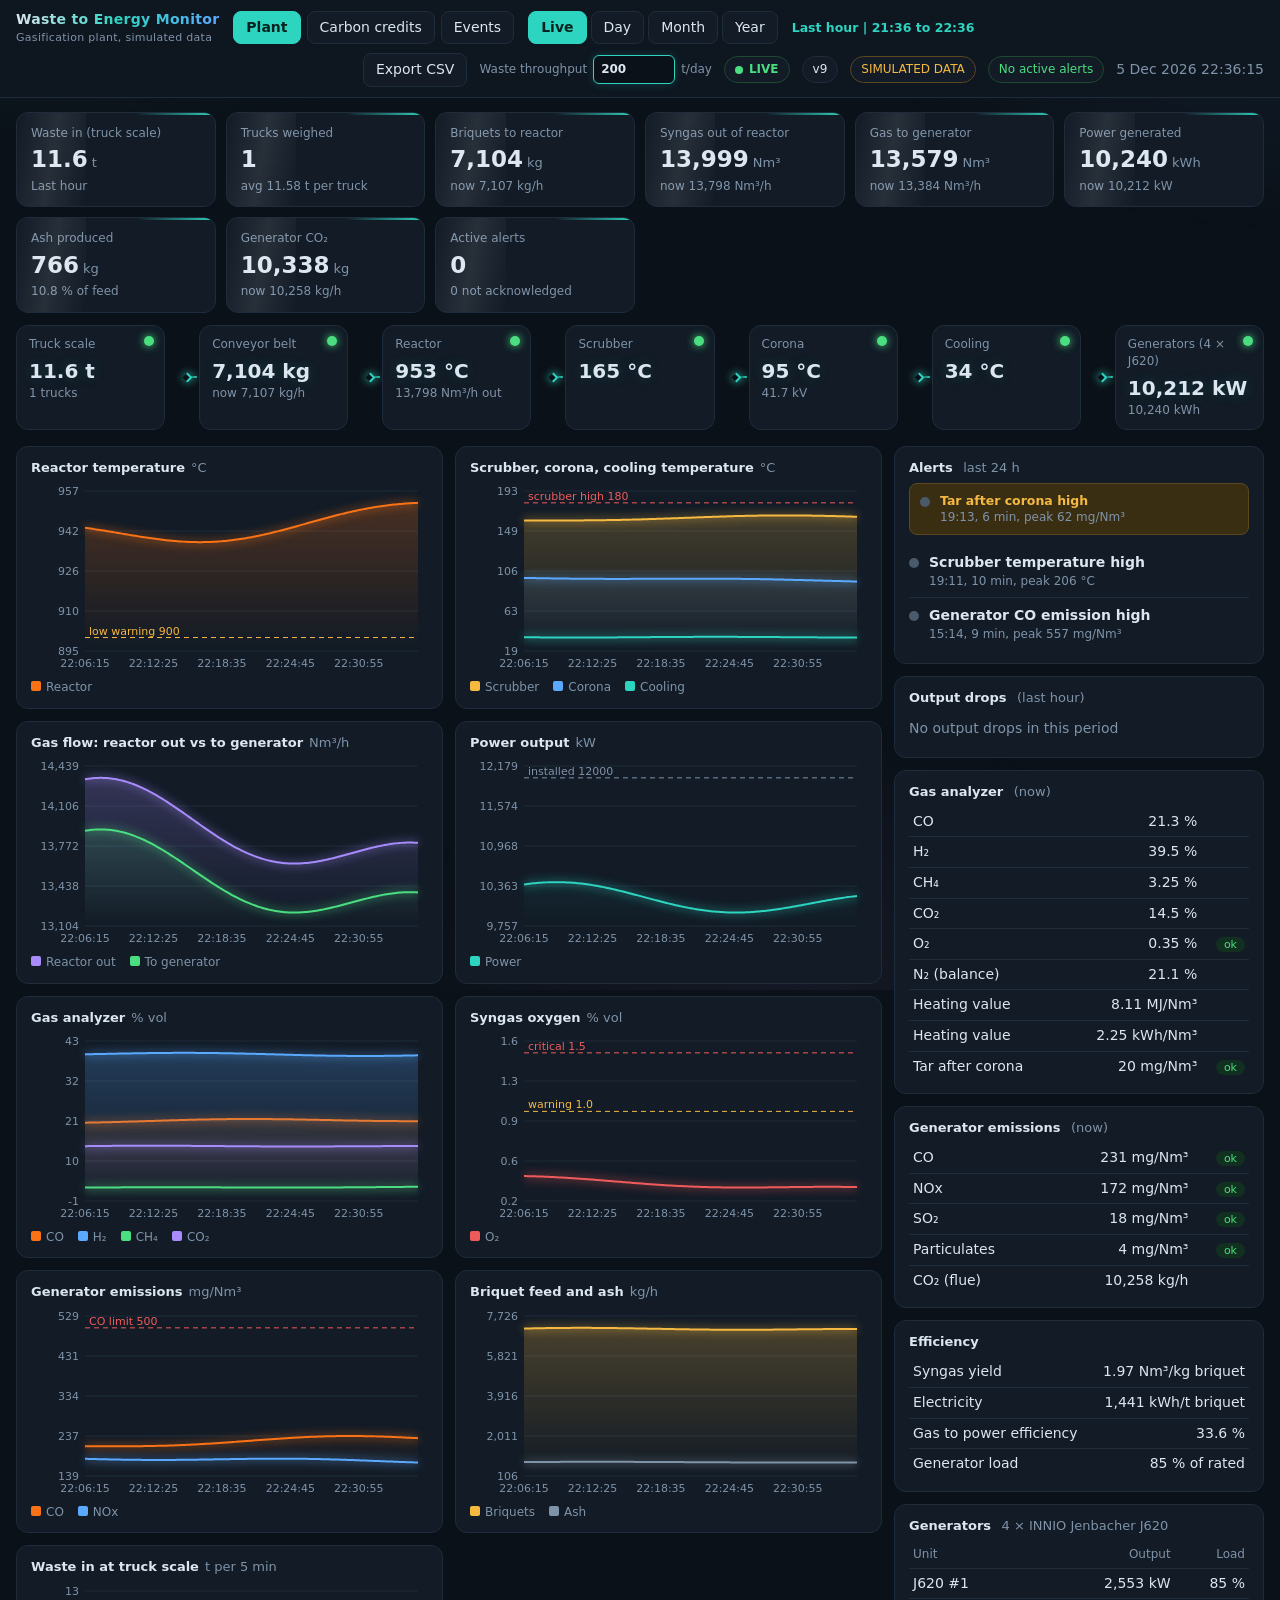
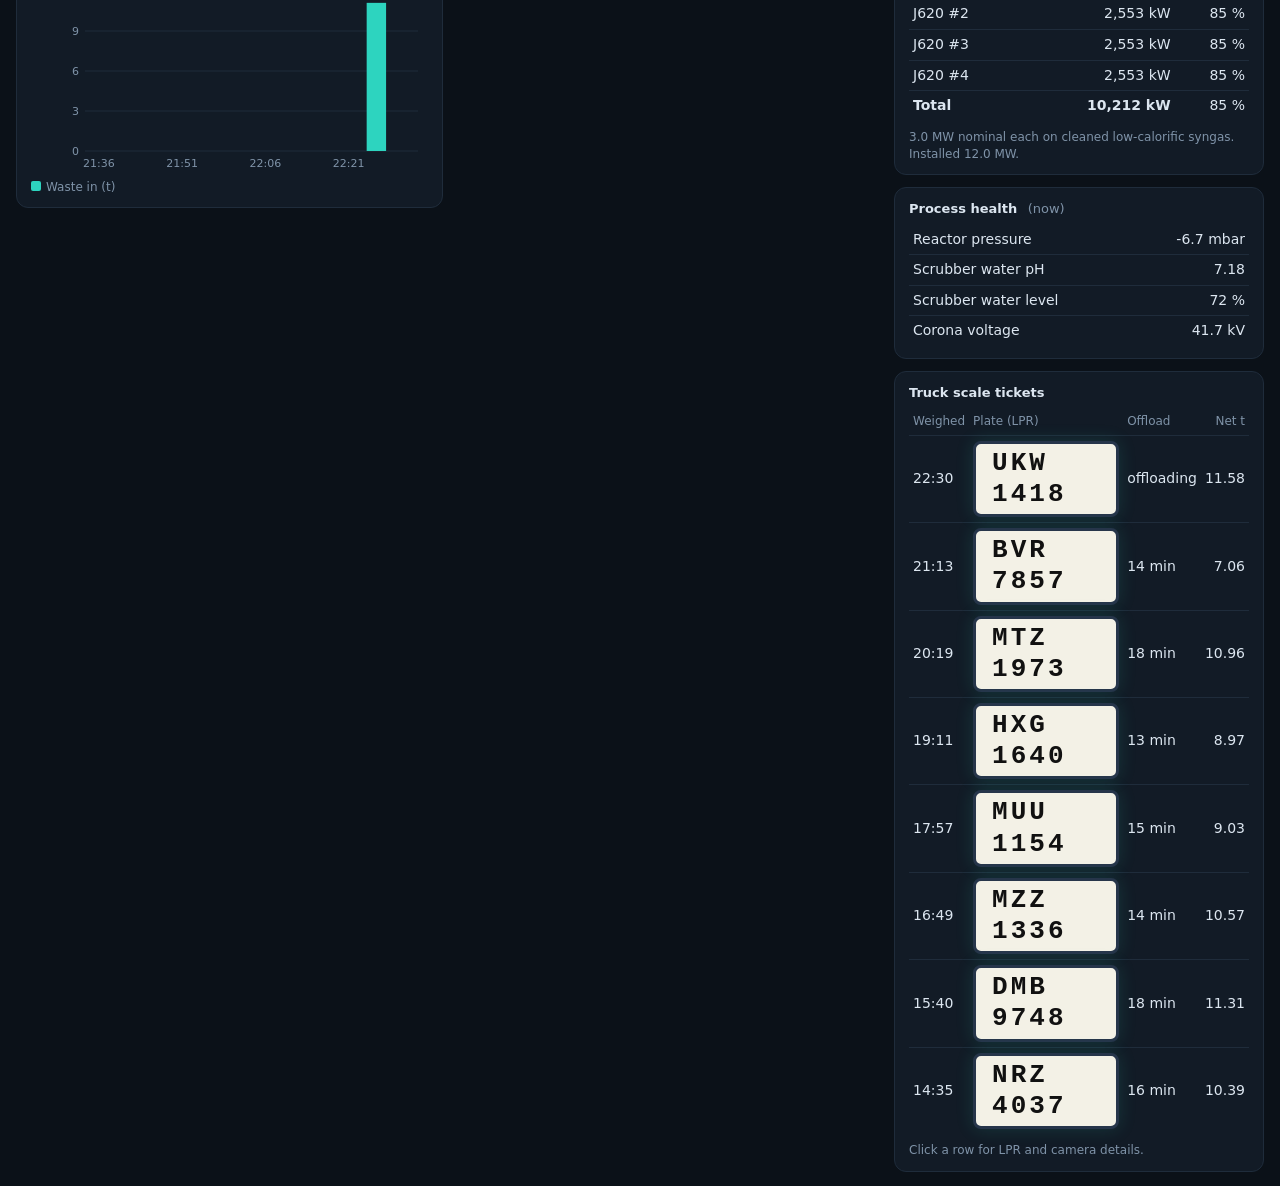
==== commit 9ff2385d: "Trucks arrive around the clock (plant runs 24/7) Co-Authored-By: Claude Sonnet 5.5 <noreply@anthropi" ====
--- a/public/index.html
+++ b/public/index.html
@@ -329,7 +329,7 @@
   const o=di.ord,f=dayFactor(o);
   const n=20+Math.floor(hash(o*1.1+0.3)*9);
   const raw=[],times=[];
-  for(let i=0;i<n;i++){raw.push(0.7+0.6*hash(o*3.1+i));times.push(6+12*hash(o*5.3+i*1.37));}
+  for(let i=0;i<n;i++){raw.push(0.7+0.6*hash(o*3.1+i));times.push(24*(i+0.5+0.5*(hash(o*5.3+i*1.37)-0.5))/n);}
   times.sort((a,b)=>a-b);
   const sum=raw.reduce((a,b)=>a+b,0),total=TPD*f;
   const list=times.map((h,i)=>{
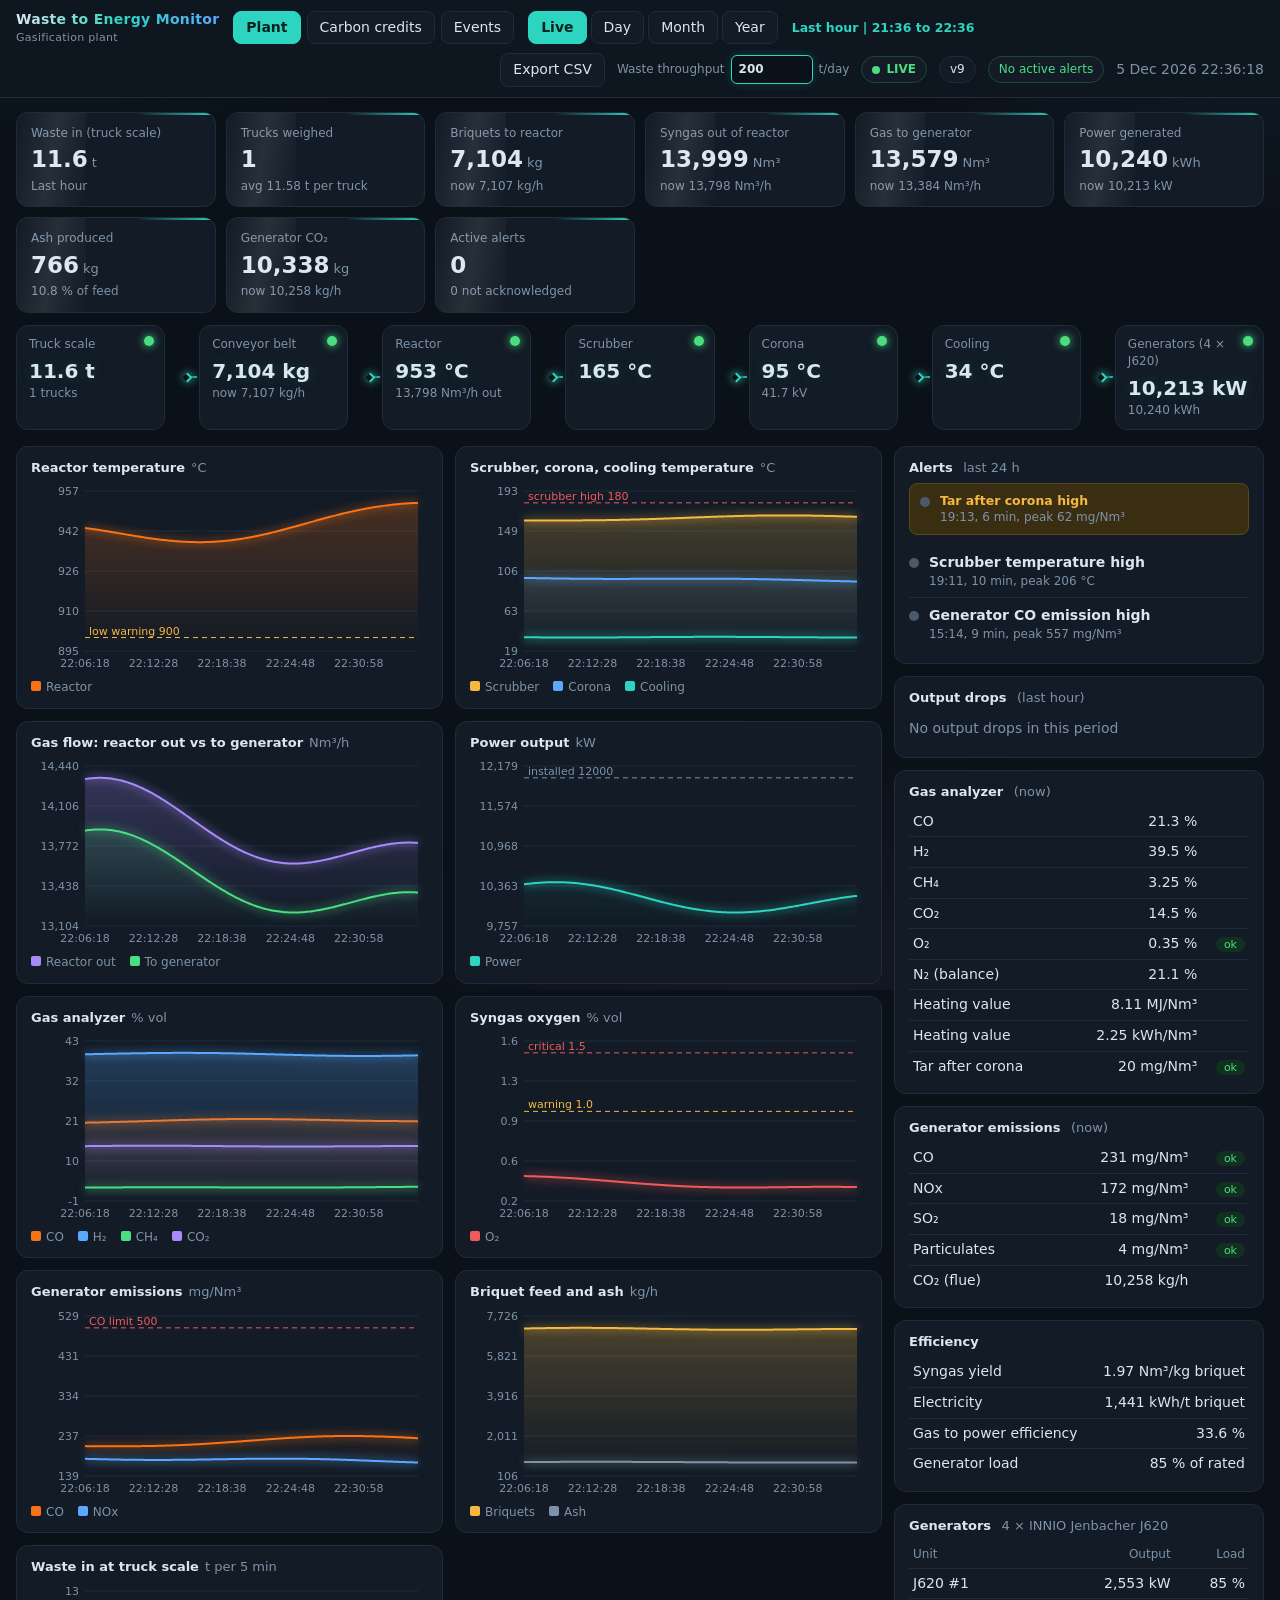
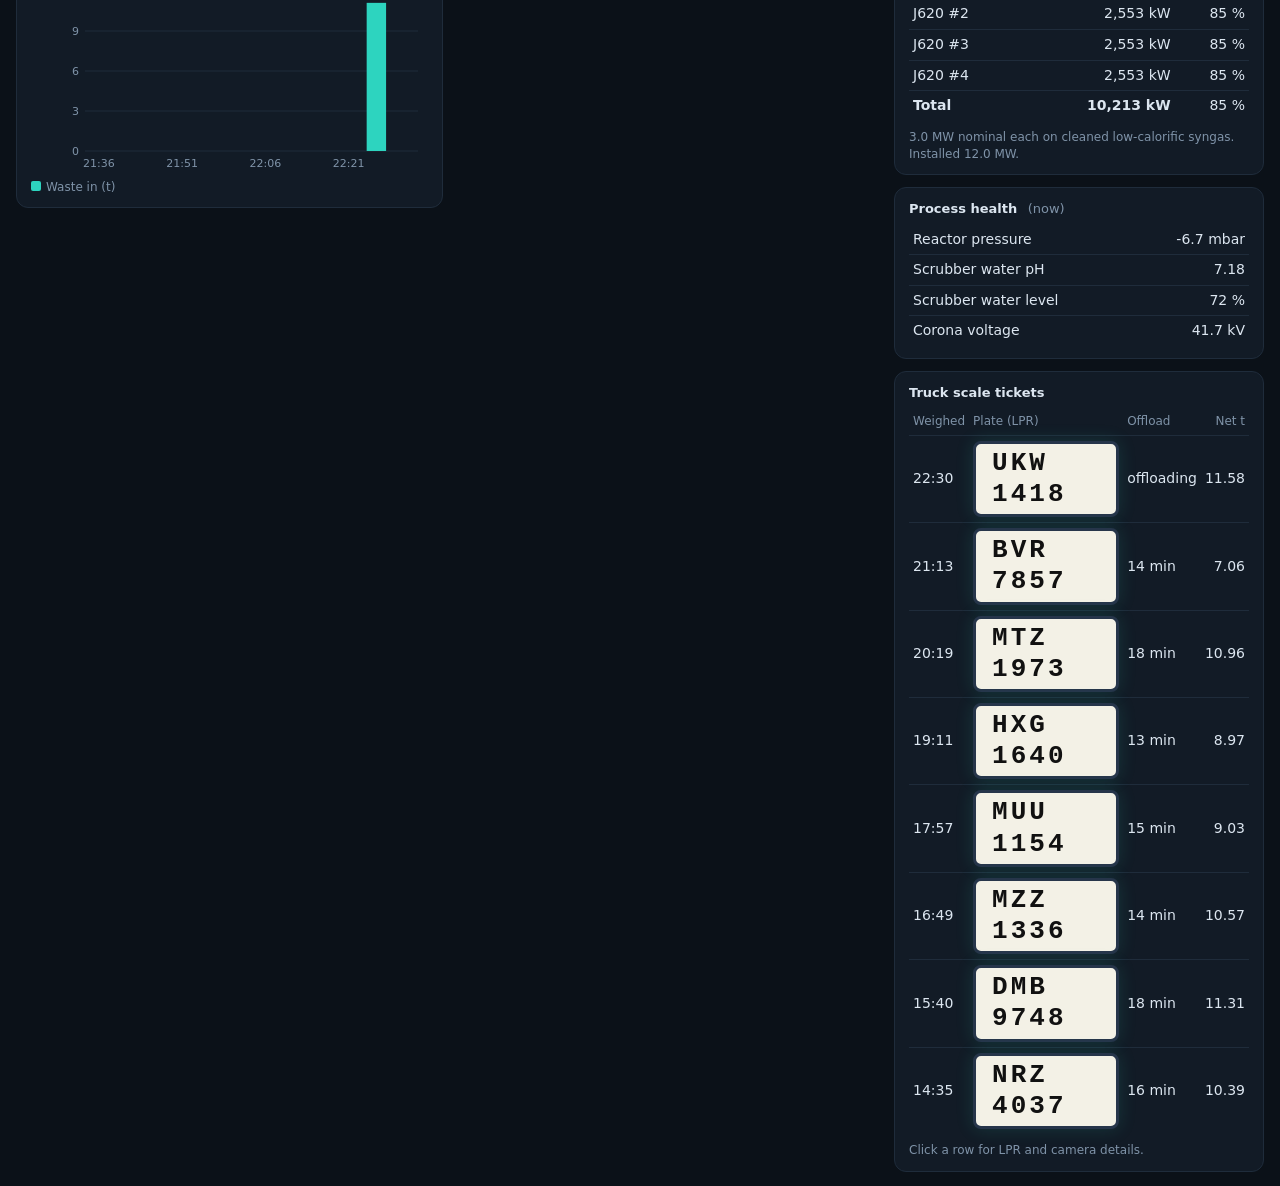
==== commit 1d9d5070: "Remove SIMULATED DATA label Co-Authored-By: Claude Sonnet 5.5 <noreply@anthropic.com> Claude-Session" ====
--- a/public/index.html
+++ b/public/index.html
@@ -188,13 +188,13 @@
 </head>
 <body>
 <header>
-  <div class="brand"><span class="gl">Waste to Energy Monitor</span><small>Gasification plant, simulated data</small></div>
+  <div class="brand"><span class="gl">Waste to Energy Monitor</span><small>Gasification plant</small></div>
   <nav class="tabs"><a href="#/" id="navMain">Plant</a><a href="#/carbon" id="navCarbon">Carbon credits</a><a href="#/events" id="navEvents">Events</a></nav>
   <div class="modes" id="modes">
     <button data-m="live">Live</button><button data-m="day">Day</button><button data-m="month">Month</button><button data-m="year">Year</button>
   </div>
   <div class="pnav" id="pnav"><span id="plabel"></span></div>
-  <div class="hr"><button class="btn" id="btnCsv" title="Download the data of the screen you are on as a CSV file">Export CSV</button><label class="tpd" title="Waste processed per day. Type a new value to update everything.">Waste throughput <input id="tpd" type="number" min="1" max="5000" step="10" value="200"> t/day</label><span class="badge live"><i></i>LIVE</span><span class="badge">v9</span><span class="badge sim">SIMULATED DATA</span><span class="badge ok" id="alertBadge">No active alerts</span><span id="clock"></span></div>
+  <div class="hr"><button class="btn" id="btnCsv" title="Download the data of the screen you are on as a CSV file">Export CSV</button><label class="tpd" title="Waste processed per day. Type a new value to update everything.">Waste throughput <input id="tpd" type="number" min="1" max="5000" step="10" value="200"> t/day</label><span class="badge live"><i></i>LIVE</span><span class="badge">v9</span><span class="badge ok" id="alertBadge">No active alerts</span><span id="clock"></span></div>
 </header>
 
 <div id="err" class="err" hidden></div>
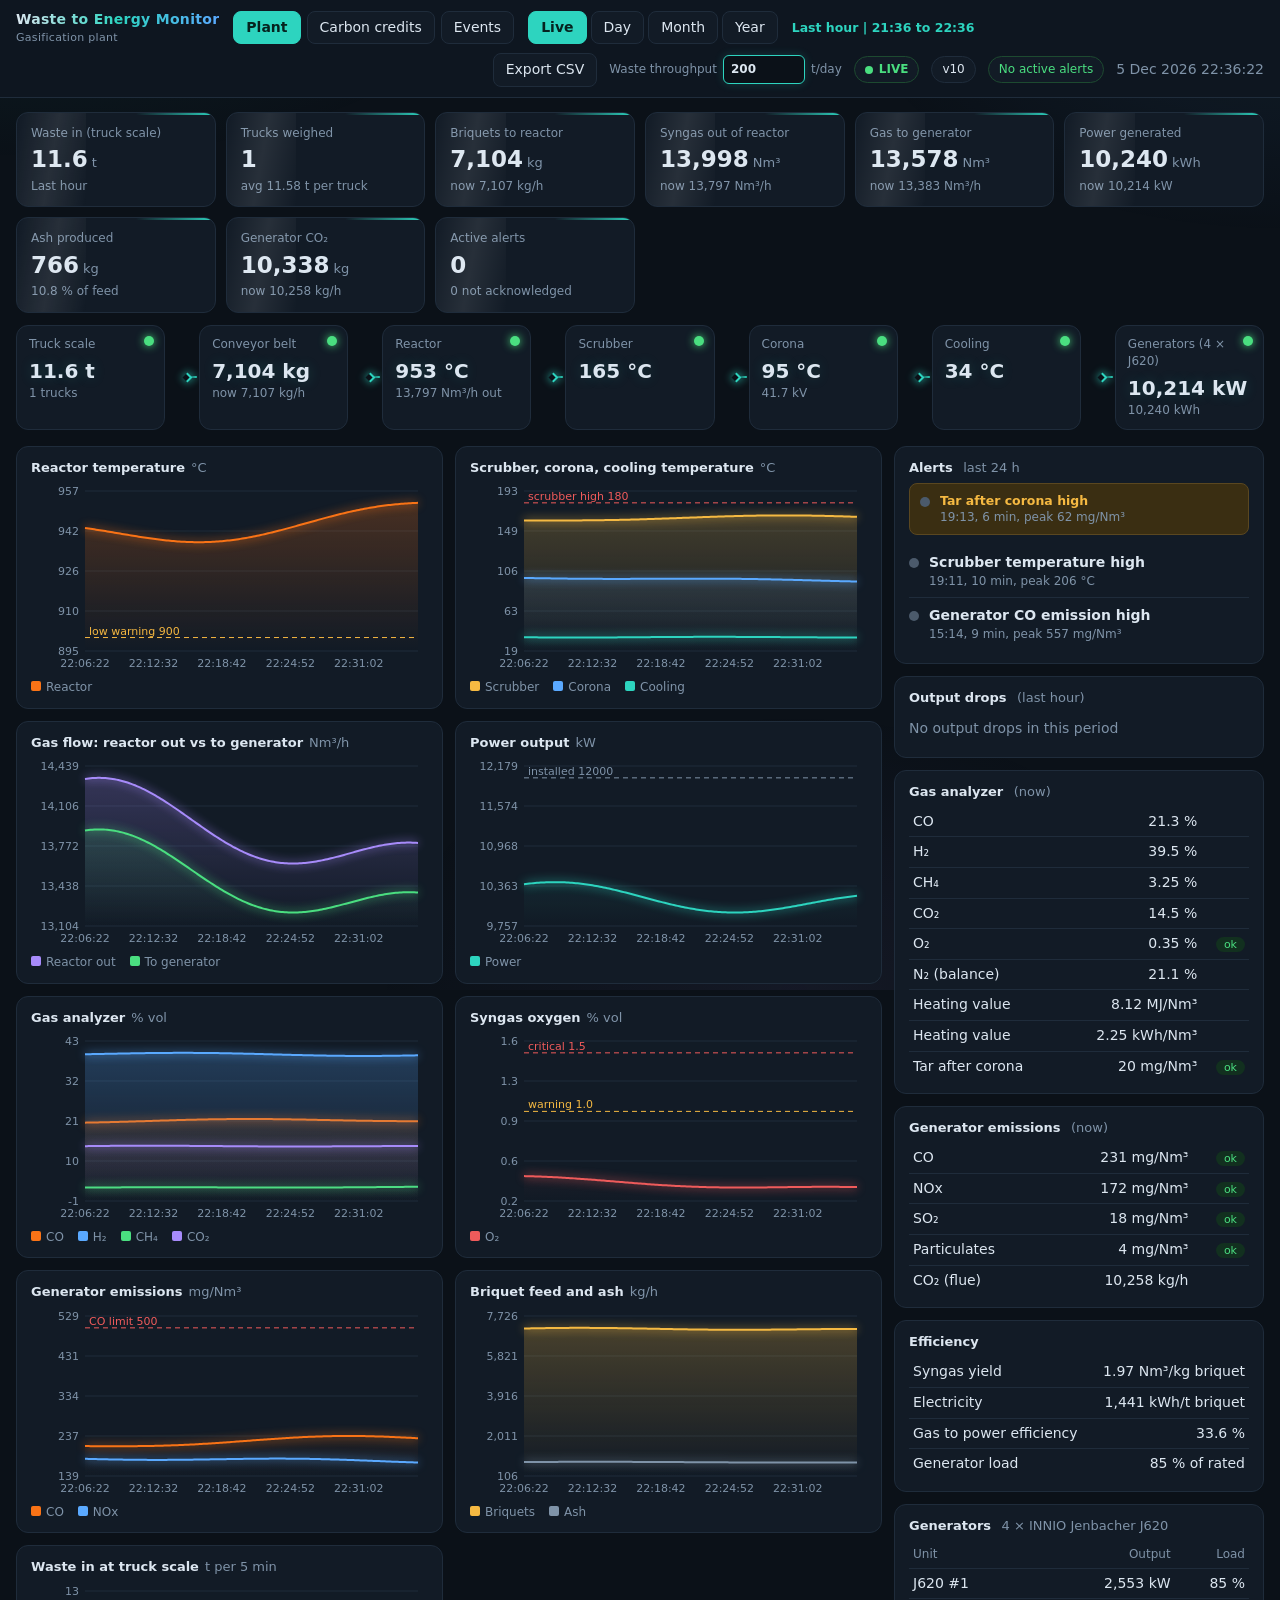
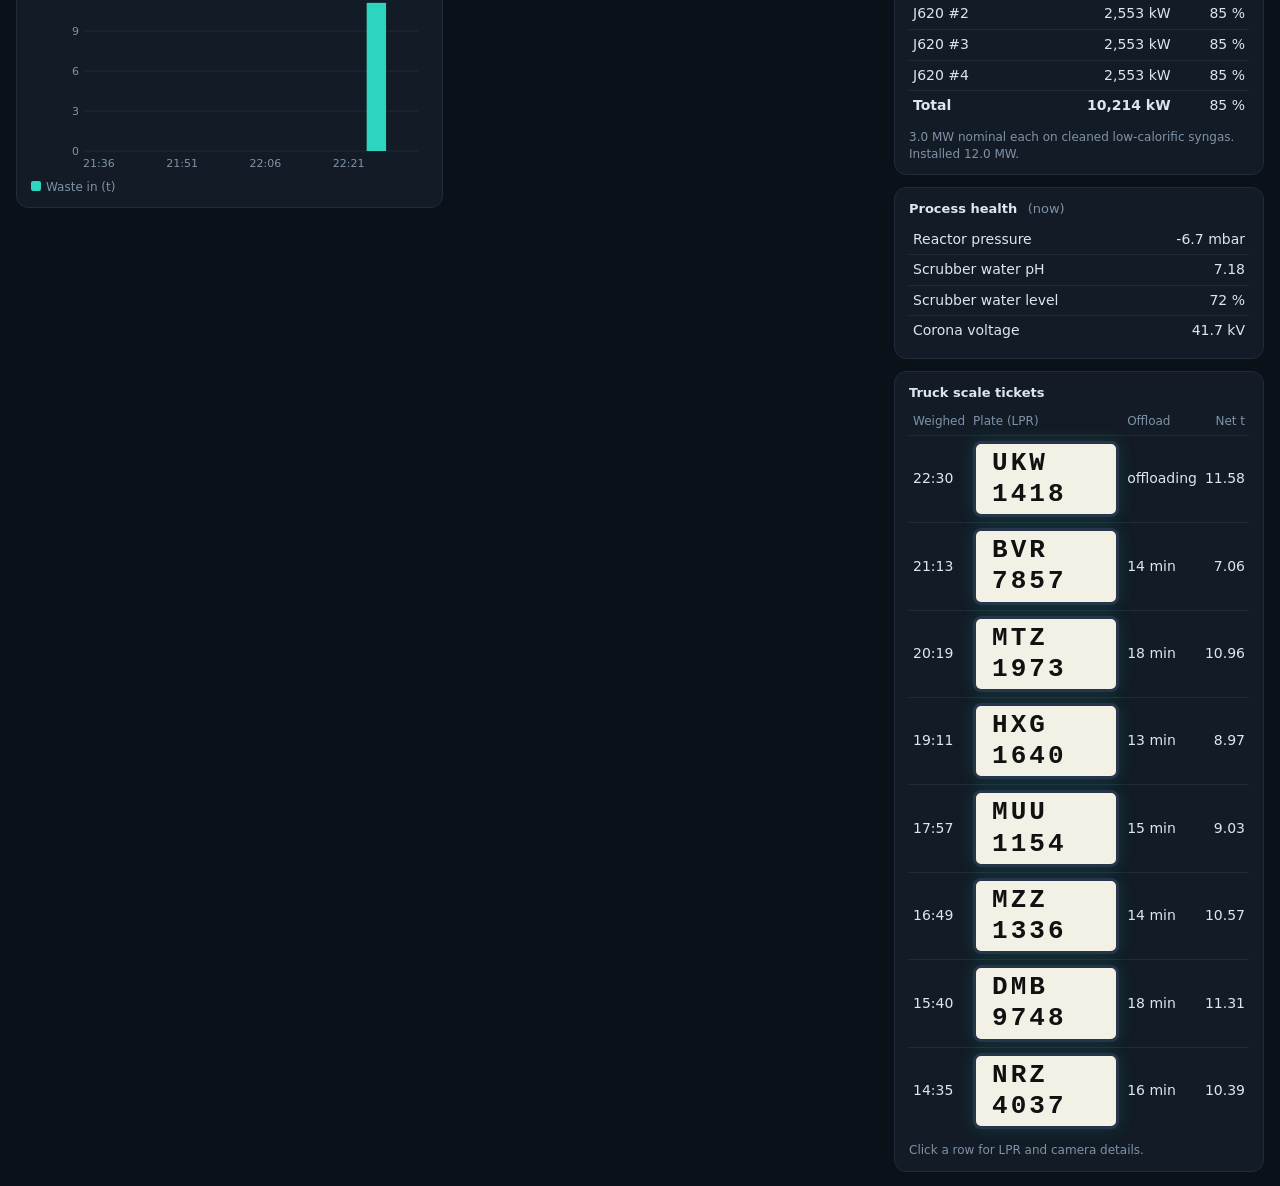
==== commit 5ac71c42: "Plant runs 360 days: 5 planned shutdown days per year (v10) Co-Authored-By: Claude Opus 5.5 <noreply" ====
--- a/public/index.html
+++ b/public/index.html
@@ -194,7 +194,7 @@
     <button data-m="live">Live</button><button data-m="day">Day</button><button data-m="month">Month</button><button data-m="year">Year</button>
   </div>
   <div class="pnav" id="pnav"><span id="plabel"></span></div>
-  <div class="hr"><button class="btn" id="btnCsv" title="Download the data of the screen you are on as a CSV file">Export CSV</button><label class="tpd" title="Waste processed per day. Type a new value to update everything.">Waste throughput <input id="tpd" type="number" min="1" max="5000" step="10" value="200"> t/day</label><span class="badge live"><i></i>LIVE</span><span class="badge">v9</span><span class="badge ok" id="alertBadge">No active alerts</span><span id="clock"></span></div>
+  <div class="hr"><button class="btn" id="btnCsv" title="Download the data of the screen you are on as a CSV file">Export CSV</button><label class="tpd" title="Waste processed per day. Type a new value to update everything.">Waste throughput <input id="tpd" type="number" min="1" max="5000" step="10" value="200"> t/day</label><span class="badge live"><i></i>LIVE</span><span class="badge">v10</span><span class="badge ok" id="alertBadge">No active alerts</span><span id="clock"></span></div>
 </header>
 
 <div id="err" class="err" hidden></div>
@@ -320,14 +320,16 @@
   const n=new Date(d);n.setDate(n.getDate()+1);
   return {start:d.getTime(),end:n.getTime(),ord:Math.round(d.getTime()/DAY)};
 }
-function dayFactor(ord){return 0.95+0.10*hash(ord*1.7+0.5);}
+const SHUT_EVERY=73,SHUT_OFF=17; /* 5 planned shutdown days per year, plant runs 360 days */
+const isShutdown=ord=>((ord+SHUT_OFF)%SHUT_EVERY+SHUT_EVERY)%SHUT_EVERY===0;
+function dayFactor(ord){return isShutdown(ord)?0:0.95+0.10*hash(ord*1.7+0.5);}
 
 const truckCache=new Map();
 function trucksOfDay(ms){
   const di=dayInfo(ms);
   if(truckCache.has(di.start))return truckCache.get(di.start);
   const o=di.ord,f=dayFactor(o);
-  const n=20+Math.floor(hash(o*1.1+0.3)*9);
+  const n=f===0?0:20+Math.floor(hash(o*1.1+0.3)*9);
   const raw=[],times=[];
   for(let i=0;i<n;i++){raw.push(0.7+0.6*hash(o*3.1+i));times.push(24*(i+0.5+0.5*(hash(o*5.3+i*1.37)-0.5))/n);}
   times.sort((a,b)=>a-b);
@@ -396,6 +398,10 @@
   p.ph=7.2+0.2*noise(m,20);
   p.kv=42+1.5*noise(m,21)-3*d3;
   p.level=72+3*noise(m,22);
+  if(f===0){ /* planned shutdown day */
+    Object.assign(p,{shutdown:true,briqRate:0,gasRate:0,genRate:0,kw:0,co2Rate:0,ashRate:0,reactor:60+3*noise(m,3),scrubber:30+2*noise(m,4),corona:25+noise(m,5),cooling:22+noise(m,6),
+      CO:0,H2:0,CH4:0,CO2:0.04,O2:20.9,N2:79.06,tar:0,lhv:0,lhvKwh:0,eff:0,emCO:0,emNOx:0,emSO2:0,emPM:0,kv:0,press:0});
+  }
   return p;
 }
 
@@ -443,6 +449,7 @@
   const step=MIN,base=Math.floor(now/step)*step,eps=[],open={};
   for(let t=base-hours*HOUR;t<=base;t+=step){
     const p=plant(t);
+    if(p.shutdown){for(const id in open){open[id].end=t;delete open[id];}continue;}
     for(const r of RULES){
       const v=r.get(p),sev=r.test(v),o=open[r.id];
       if(sev){
@@ -466,6 +473,7 @@
   for(let t=Math.ceil(s/step)*step;t<=e;t+=step){
     if(ALERT_FASTSCAN&&disturbance(t/MIN).d===0){for(const id in open){open[id].end=t;delete open[id];}continue;}
     const p=plant(t);
+    if(p.shutdown){for(const id in open){open[id].end=t;delete open[id];}continue;}
     for(const r of RULES){
       const v=r.get(p),sev=r.test(v),o=open[r.id];
       if(sev){
@@ -490,7 +498,7 @@
 function detectDrops(t0,t1){
   const step=DROP_STEP,now=Date.now(),s=Math.floor((t0-3*HOUR)/step)*step,end=Math.min(t1+HOUR,now),n=Math.floor((end-s)/step)+1;
   if(n<50)return [];
-  const kw=new Float64Array(n);for(let i=0;i<n;i++)kw[i]=plant(s+i*step).kw;
+  const kw=new Float64Array(n),sd=new Int32Array(n+1);for(let i=0;i<n;i++){const q=plant(s+i*step);kw[i]=q.kw;sd[i+1]=sd[i]+(q.shutdown?1:0);}
   const ps=new Float64Array(n+1);for(let i=0;i<n;i++)ps[i+1]=ps[i]+kw[i];
   const L=36,G=6,out=[];let cur=null;
   const fin=c=>{
@@ -501,6 +509,7 @@
   };
   for(let i=L;i<n;i++){
     const a=i-L,b=i-G,base=(ps[b]-ps[a])/(b-a);
+    if(sd[i+1]-sd[a]>0){if(cur){fin(cur);cur=null;}continue;}
     if(kw[i]<(1-DROP_PCT)*base){
       if(!cur)cur={i0:i,i1:i,minI:i,min:kw[i],base};
       else{cur.i1=i;if(kw[i]<cur.min){cur.min=kw[i];cur.minI=i;}cur.base=Math.max(cur.base,base);}
@@ -526,6 +535,11 @@
 function eventsBetween(t0,t1){
   const now=Date.now(),hi=Math.min(t1,now+1),ev=[];
   for(let d=dayInfo(t0).start;d<hi;d=dayInfo(d+30*HOUR).start){
+    const di=dayInfo(d);
+    if(isShutdown(di.ord)){
+      if(di.start>=t0&&di.start<hi)ev.push({id:'SHUT-'+di.ord+':on',t:di.start,type:'op',kind:'shutdown',sev:'warn',title:'Planned shutdown started',detail:'maintenance day, no feed, no power, no trucks'});
+      if(di.end>=t0&&di.end<hi)ev.push({id:'SHUT-'+di.ord+':off',t:di.end,type:'op',kind:'restart',sev:'ok',title:'Plant restarted after planned shutdown',detail:'back to normal operation'});
+    }
     trucksOfDay(d).forEach(k=>{
       const add=(t,kind,title,detail)=>{if(t>=t0&&t<hi)ev.push({id:k.id+':'+kind,t,type:'truck',kind,sev:'info',title,detail,truck:k});};
       add(k.t,'lpr','LPR read at gate: '+k.plate,'confidence '+k.conf.toFixed(1)+' %, ticket '+k.id+', '+k.supplier+', camera '+k.lprCam);
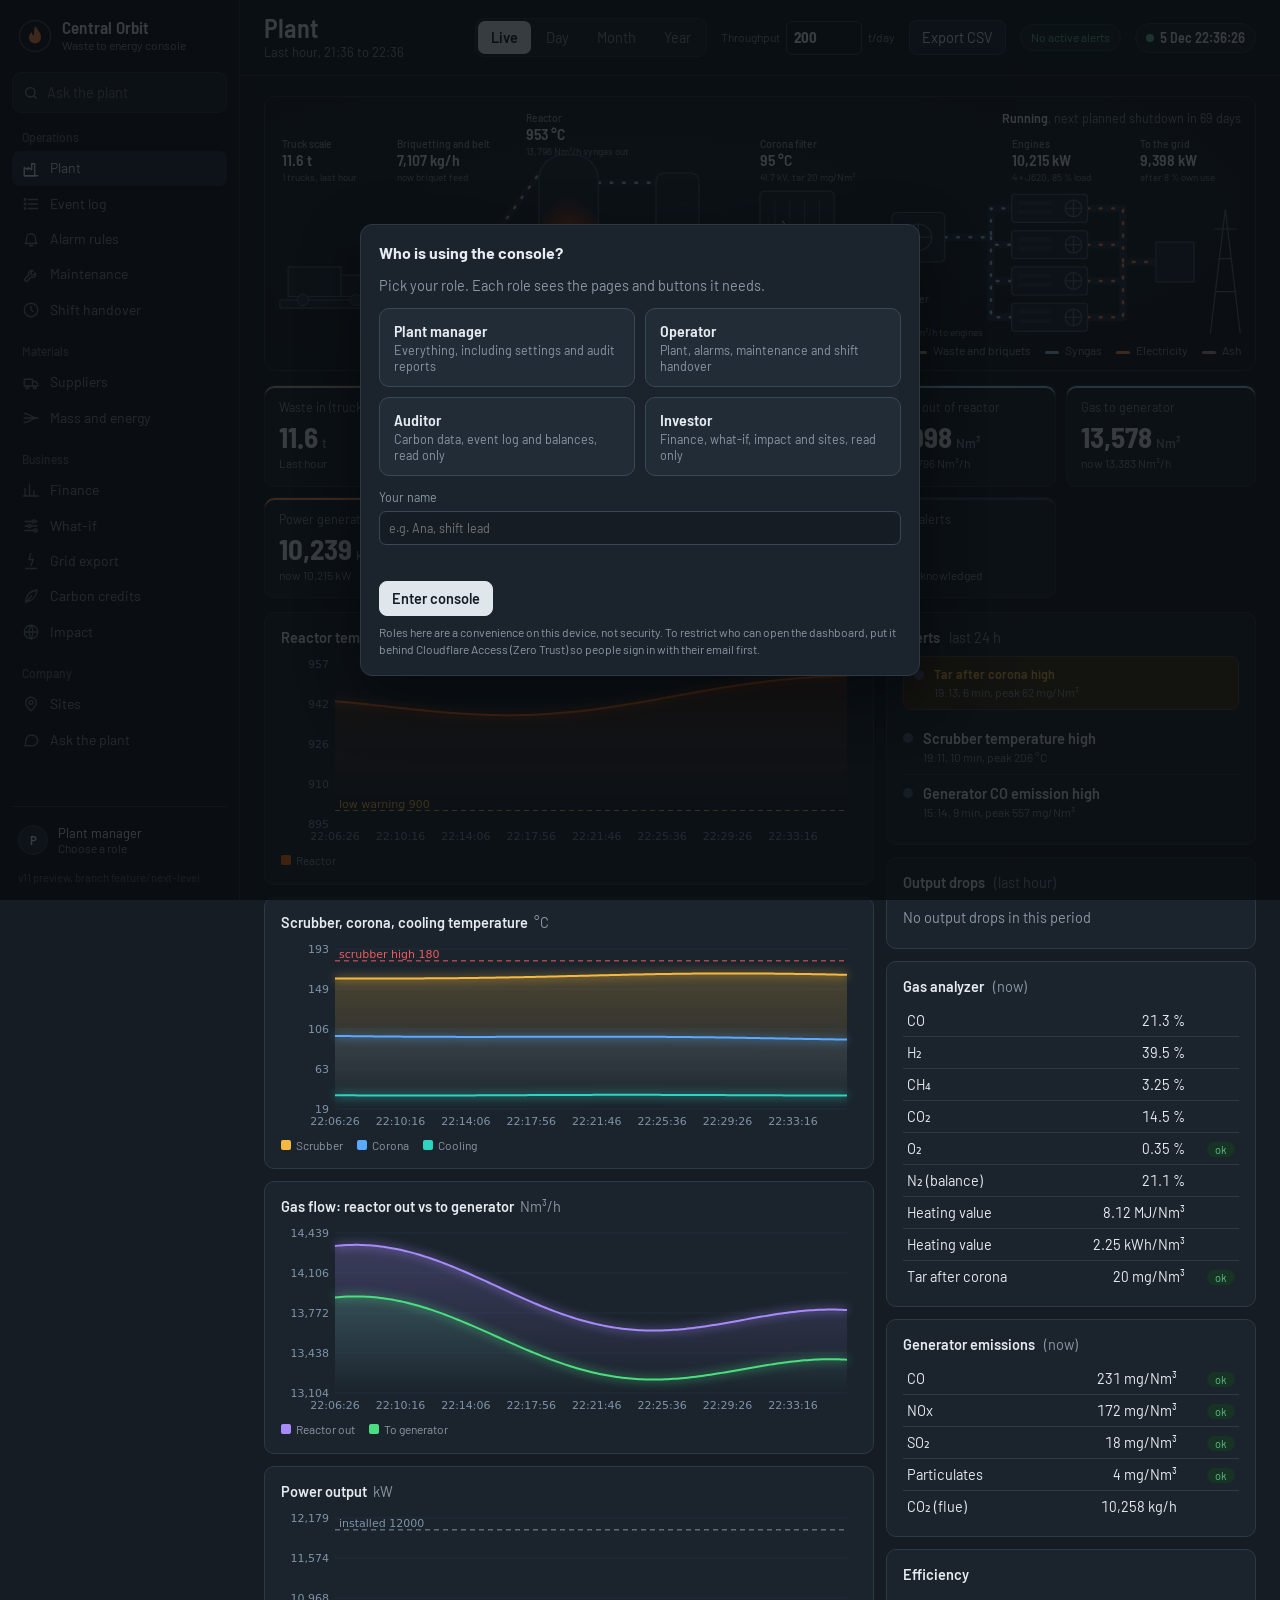
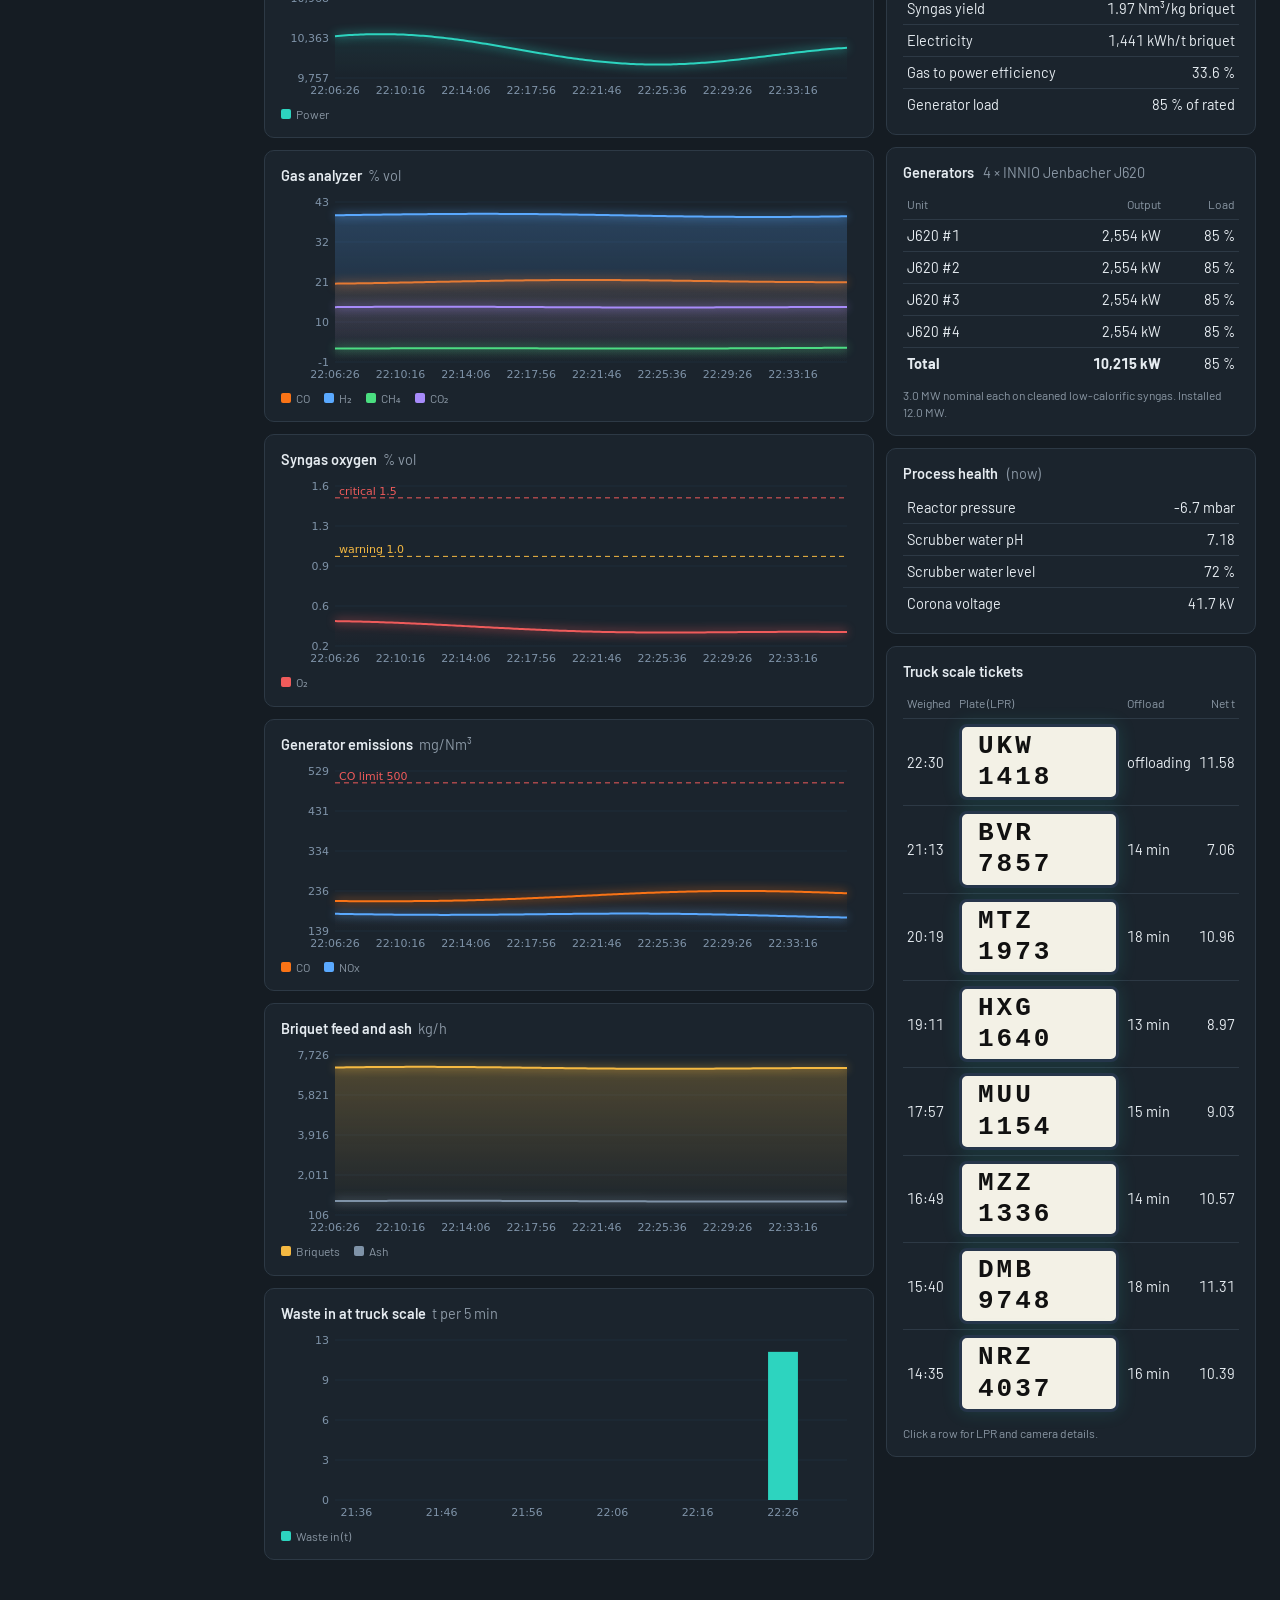
==== commit c2f419fa: "Plant console: multi-page redesign with 14 new features (preview) Left-rail navigation, animated pla" ====
--- a/public/index.html
+++ b/public/index.html
@@ -2,206 +2,45 @@
 <html lang="en">
 <head>
 <meta charset="utf-8">
-<meta name="viewport" content="width=device-width,initial-scale=1">
-<title>Waste to Energy Monitor</title>
-<style>
-:root{--bg:#0b1118;--panel:#121b26;--panel2:#16212e;--line:#1f2c3b;--text:#dce6f0;--muted:#7f93a8;--teal:#2dd4bf;--amber:#f5b942;--red:#ef5b5b;--green:#4ade80;--blue:#5aa9ff;--orange:#f97316;--violet:#a78bfa}
-*{box-sizing:border-box}
-[hidden]{display:none!important}
-body{margin:0;background:var(--bg);color:var(--text);font:14px/1.4 system-ui,-apple-system,Segoe UI,Roboto,sans-serif}
-header{position:sticky;top:0;z-index:10;display:flex;flex-wrap:wrap;gap:10px 18px;align-items:center;padding:10px 16px;background:#0e1620;border-bottom:1px solid var(--line)}
-.brand{font-weight:700;letter-spacing:.3px}
-.brand small{display:block;color:var(--muted);font-weight:400;font-size:11px}
-.tabs a,.modes button,.pnav button{background:var(--panel);color:var(--text);border:1px solid var(--line);padding:6px 12px;border-radius:8px;cursor:pointer;text-decoration:none;font:inherit}
-.tabs a.on,.modes button.on{background:var(--teal);color:#06231f;border-color:var(--teal);font-weight:600}
-.tabs{display:flex;gap:6px}
-.modes{display:flex;gap:4px}
-.pnav{display:flex;align-items:center;gap:8px}
-.pnav span{font-weight:600;color:var(--teal);font-size:12.5px;white-space:nowrap}
-header{gap:8px 14px}
-.pnav button:disabled{opacity:.3;cursor:default}
-.hr{margin-left:auto;display:flex;gap:12px;align-items:center}
-.badge{padding:4px 10px;border-radius:999px;font-size:12px;border:1px solid var(--line);background:var(--panel)}
-.badge.sim{color:var(--amber);border-color:#5a4720}
-.badge.ok{color:var(--green);border-color:#1d4a30}
-.badge.warn{color:var(--amber);border-color:#5a4720}
-.badge.crit{color:#fff;background:#8f2a2a;border-color:var(--red)}
-#clock{color:var(--muted);font-variant-numeric:tabular-nums}
-main{padding:14px 16px;max-width:1700px;margin:0 auto}
-.kpis{display:grid;grid-template-columns:repeat(auto-fit,minmax(190px,1fr));gap:10px}
-.kpi{position:relative;overflow:hidden;background:var(--panel);border:1px solid var(--line);border-radius:12px;padding:12px 14px}
-.kpi .l{color:var(--muted);font-size:12px}
-.kpi .v{font-size:23px;white-space:nowrap;font-weight:700;font-variant-numeric:tabular-nums;margin:2px 0}
-.kpi .v small{font-size:13px;color:var(--muted);font-weight:500;margin-left:4px}
-.kpi .s{color:var(--muted);font-size:12px}
-.flow{display:flex;gap:0;align-items:stretch;margin:12px 0;overflow-x:auto;padding-bottom:4px}
-.node{flex:1 0 128px;background:var(--panel);border:1px solid var(--line);border-radius:12px;padding:10px 12px;position:relative}
-.node h4{margin:0 0 4px;font-size:12px;color:var(--muted);font-weight:500}
-.node .m{font-size:20px;font-weight:700;font-variant-numeric:tabular-nums}
-.node .s{font-size:12px;color:var(--muted)}
-.node .d{position:absolute;right:10px;top:10px;width:10px;height:10px;border-radius:50%;background:var(--green)}
-.node .d.warn{background:var(--amber)}
-.node .d.crit{background:var(--red);animation:pulse 1s infinite}
-.arrow{flex:0 0 34px;display:flex;align-items:center;justify-content:center;position:relative}
-@keyframes pulse{50%{opacity:.35}}
-.layout{display:grid;grid-template-columns:minmax(0,1fr) 370px;gap:12px}
-.cards{display:grid;grid-template-columns:repeat(auto-fit,minmax(380px,1fr));gap:12px;align-content:start}
-.card{background:var(--panel);border:1px solid var(--line);border-radius:12px;padding:12px 14px}
-.card h3{margin:0 0 6px;font-size:13px;font-weight:600}
-.card h3 span{color:var(--muted);font-weight:400;margin-left:6px}
-canvas{width:100%;height:190px;display:block}
-.legend{display:flex;flex-wrap:wrap;gap:4px 14px;margin-top:6px;font-size:12px;color:var(--muted)}
-.legend i{display:inline-block;width:10px;height:10px;border-radius:2px;margin-right:5px}
-aside{display:flex;flex-direction:column;gap:12px}
-table{width:100%;border-collapse:collapse;font-variant-numeric:tabular-nums}
-td,th{padding:5px 4px;border-bottom:1px solid var(--line);text-align:left;font-weight:400}
-td.r,th.r{text-align:right}
-th{color:var(--muted);font-size:12px}
-tr:last-child td{border-bottom:0}
-.pill{padding:1px 8px;border-radius:999px;font-size:11px}
-.pill.ok{background:#12301f;color:var(--green)}
-.pill.warn{background:#3a2e12;color:var(--amber)}
-.pill.crit{background:#4a1b1b;color:var(--red)}
-.alert{display:flex;gap:10px;padding:8px 0;border-bottom:1px solid var(--line);align-items:flex-start}
-.alert:last-child{border-bottom:0}
-.alert .dot{flex:0 0 10px;height:10px;border-radius:50%;margin-top:5px;background:var(--amber)}
-.alert.crit .dot{background:var(--red)}
-.alert.done .dot{background:#4b5a6b}
-.alert.active.crit .dot{animation:pulse 1s infinite}
-.alert .t{flex:1}
-.alert .t b{font-weight:600}
-.alert .t div{color:var(--muted);font-size:12px}
-.alert button{background:var(--panel2);border:1px solid var(--line);color:var(--text);border-radius:6px;padding:3px 8px;cursor:pointer;font-size:12px}
-.empty{color:var(--muted);padding:6px 0}
-.tip{position:fixed;z-index:50;pointer-events:none;background:#06101a;border:1px solid var(--line);border-radius:8px;padding:6px 9px;font-size:12px;display:none;white-space:nowrap}
-.tip i{display:inline-block;width:8px;height:8px;border-radius:2px;margin-right:5px}
-.form{display:grid;grid-template-columns:1fr 110px;gap:8px 10px;align-items:center}
-.form input,.form select{background:var(--bg);border:1px solid var(--line);color:var(--text);border-radius:6px;padding:6px 8px;font:inherit;width:100%}
-.note{color:var(--muted);font-size:12px;margin-top:8px}
-.title{display:flex;flex-wrap:wrap;align-items:center;gap:10px 14px;margin:2px 0 12px}
-.tpd{display:flex;align-items:center;gap:6px;color:var(--muted);font-size:12px}
-.tpd input{width:82px;background:var(--bg);border:1px solid var(--teal);color:var(--text);border-radius:6px;padding:5px 7px;font:inherit;font-weight:700;box-shadow:0 0 10px #2dd4bf33}
-.btn{background:var(--panel);color:var(--text);border:1px solid var(--line);padding:6px 12px;border-radius:8px;cursor:pointer;font:inherit;transition:border-color .2s,box-shadow .2s}
-.btn:hover{border-color:var(--teal);box-shadow:0 0 12px #2dd4bf33}
-.btn.pri{background:var(--teal);color:#06231f;border-color:var(--teal);font-weight:600}
-.modal{position:fixed;inset:0;z-index:100;background:#030a12d9;display:flex;align-items:flex-start;justify-content:center;overflow:auto;padding:24px 12px}
-.mbox{background:var(--panel);border:1px solid var(--line);border-radius:14px;padding:16px 18px;max-width:800px;width:100%;box-shadow:0 0 40px #2dd4bf22}
-.mh{display:flex;justify-content:space-between;align-items:center;margin-bottom:10px}.mh h3{margin:0;font-size:16px}
-.warn{background:#3a2e12;color:var(--amber);border:1px solid #5a4720;border-radius:8px;padding:8px 10px;font-size:12.5px;margin-bottom:10px}
-.form2{display:grid;grid-template-columns:1fr 1fr;gap:10px;margin-bottom:10px}
-.form2 label,.ta{display:flex;flex-direction:column;gap:4px;font-size:12px;color:var(--muted)}
-.form2 input,.form2 select,.ta textarea{background:var(--bg);border:1px solid var(--line);color:var(--text);border-radius:6px;padding:7px 8px;font:inherit}
-.ta textarea{font-family:ui-monospace,Menlo,Consolas,monospace;font-size:12.5px;line-height:1.45;resize:vertical}
-.mact{display:flex;flex-wrap:wrap;gap:8px;margin-top:10px}
-#pkgSum{margin:6px 0 12px}
-@media(max-width:560px){.form2{grid-template-columns:1fr}}
-.form2 .wide{grid-column:1/-1}
-.form2 .auto .row{display:flex;align-items:center;gap:8px;color:var(--text);padding:6px 0;flex-wrap:wrap}
-.form2 .auto input[type=checkbox],.chk input{width:16px;height:16px;accent-color:var(--teal)}
-.form2 .auto select{width:64px;padding:4px 6px}
-.chk{display:flex;gap:8px;align-items:center;color:var(--amber);font-size:12.5px;margin-top:10px;flex-direction:row!important}
-.mact .oth{flex:1 1 200px;min-width:160px;background:var(--bg);border:1px solid var(--line);color:var(--text);border-radius:8px;padding:7px 9px;font:inherit}
-.status{min-height:18px;margin:8px 0 2px;font-size:12.5px}
-.lh{margin:14px 0 4px;font-size:13px;color:var(--muted);font-weight:600}
-.autobar{display:flex;flex-wrap:wrap;align-items:center;gap:8px 14px;background:var(--panel);border:1px solid var(--line);border-radius:12px;padding:10px 14px;margin-bottom:12px;font-size:13px}
-.autobar span{color:var(--muted)}
-.autobar .pillx{padding:2px 9px;border-radius:999px;font-size:11px;font-weight:700;letter-spacing:.4px}
-.autobar .pillx.on{background:#12301f;color:var(--green)}.autobar .pillx.off{background:#2a323d;color:var(--muted)}
-.autobar .btn:last-child{margin-left:auto}
-.per{color:var(--teal);font-weight:600;font-size:13px}
-.err{background:#4a1b1b;color:#ffd0d0;border-bottom:1px solid var(--red);padding:8px 16px}
-#cmodes button{padding:7px 16px}
-#cmodes button.on{background:var(--teal);color:#06231f;border-color:var(--teal);font-weight:600}
-.title h2{margin:0;font-size:18px}
-.title a{color:var(--teal);text-decoration:none}
-.two{display:grid;grid-template-columns:repeat(auto-fit,minmax(380px,1fr));gap:12px;margin-top:12px}
-@media(max-width:1100px){.layout{grid-template-columns:1fr}.hr{margin-left:0}}
-@media(max-width:520px){.cards,.two{grid-template-columns:1fr}}
-
-/* ---- shine and motion ---- */
-@keyframes flowx{from{background-position:200% 0}to{background-position:-200% 0}}
-@keyframes sheen{0%{transform:translateX(-130%) skewX(-20deg)}55%,100%{transform:translateX(330%) skewX(-20deg)}}
-@keyframes drift{from{transform:translate(0,0)}to{transform:translate(2%,3%)}}
-@keyframes flash{0%{color:#9ff7ec;text-shadow:0 0 16px #2dd4bf}100%{text-shadow:0 0 0 transparent}}
-@keyframes blink{50%{opacity:.25}}
-@keyframes ring{0%{box-shadow:0 0 0 0 #4ade8099}100%{box-shadow:0 0 0 9px #4ade8000}}
-body::before{content:"";position:fixed;inset:-10%;z-index:-1;pointer-events:none;background:radial-gradient(700px 360px at 12% 0%,#2dd4bf16,transparent 70%),radial-gradient(620px 340px at 92% 8%,#5aa9ff14,transparent 70%),radial-gradient(600px 400px at 60% 100%,#a78bfa10,transparent 70%);animation:drift 16s ease-in-out infinite alternate}
-.gl{background:linear-gradient(90deg,#dce6f0 0%,#2dd4bf 25%,#5aa9ff 50%,#2dd4bf 75%,#dce6f0 100%);background-size:200% 100%;-webkit-background-clip:text;background-clip:text;color:transparent;animation:flowx 7s linear infinite}
-.badge.live{color:var(--green);border-color:#1d4a30;display:flex;align-items:center;gap:6px;font-weight:600}
-.badge.live i{width:8px;height:8px;border-radius:50%;background:var(--green);animation:ring 1.6s ease-out infinite,blink 1.6s ease-in-out infinite}
-.kpi,.card,.node{transition:border-color .25s,box-shadow .25s,transform .25s}
-.kpi:hover,.card:hover,.node:hover{border-color:#2dd4bf66;box-shadow:0 0 22px #2dd4bf24}
-.kpi::before{content:"";position:absolute;left:0;right:0;top:0;height:2px;background:linear-gradient(90deg,transparent 0 30%,var(--teal) 50%,transparent 70% 100%);background-size:200% 100%;animation:flowx 3.2s linear infinite}
-.kpi::after{content:"";position:absolute;top:0;bottom:0;left:0;width:35%;background:linear-gradient(100deg,transparent,rgba(255,255,255,.09),transparent);animation:sheen 7s ease-in-out infinite;pointer-events:none}
-.kpi:nth-child(2)::after{animation-delay:.5s}.kpi:nth-child(3)::after{animation-delay:1s}.kpi:nth-child(4)::after{animation-delay:1.5s}.kpi:nth-child(5)::after{animation-delay:2s}.kpi:nth-child(6)::after{animation-delay:2.5s}.kpi:nth-child(7)::after{animation-delay:3s}.kpi:nth-child(8)::after{animation-delay:3.5s}.kpi:nth-child(9)::after{animation-delay:4s}
-.kpi .v b{font-weight:700}
-.flash{animation:flash .9s ease-out}
-.node .d{box-shadow:0 0 8px currentColor;color:var(--green)}
-.node .d.warn{color:var(--amber)}.node .d.crit{color:var(--red)}
-.node .m{text-shadow:0 0 14px #2dd4bf33}
-.arrow::before{content:"";position:absolute;left:2px;right:2px;top:50%;height:2px;margin-top:-1px;border-radius:2px;background:linear-gradient(90deg,transparent 0 35%,var(--teal) 50%,transparent 65% 100%);background-size:200% 100%;animation:flowx 1.3s linear infinite;filter:drop-shadow(0 0 4px var(--teal))}
-.arrow i{position:relative;width:7px;height:7px;border-top:2px solid var(--teal);border-right:2px solid var(--teal);transform:rotate(45deg);filter:drop-shadow(0 0 4px var(--teal));margin-left:10px;background:var(--bg)}
-/* ---- v9: drops, analysis, events, trucks ---- */
-.muted{color:var(--muted)}
-.btn.sm{padding:3px 9px;font-size:12px;border-radius:6px}
-.btn:disabled{opacity:.4;cursor:default;box-shadow:none}
-.mbox.big{max-width:1000px}
-.scrollx{overflow-x:auto}
-.kpis.small{margin:6px 0 12px;grid-template-columns:repeat(auto-fit,minmax(150px,1fr))}
-.kpis.small .kpi .v{font-size:19px}
-.kpis.small .kpi{padding:9px 11px}
-.mbox .card{margin-bottom:12px}
-.anasel{display:flex;align-items:center;gap:8px;color:var(--muted);font-size:12px;margin-bottom:6px}
-.anasel select{background:var(--bg);border:1px solid var(--line);color:var(--text);border-radius:6px;padding:6px 8px;font:inherit;max-width:100%}
-#anaText ul,#anaCtx ul{margin:4px 0 6px;padding-left:18px}
-#anaText li,#anaCtx li{margin:3px 0}
-tr.dim td{color:var(--muted)}
-.clk{cursor:pointer}.clk:hover td{background:#16212e}
-.mono{font-family:ui-monospace,Menlo,Consolas,monospace;letter-spacing:1px}
-.dr{display:flex;justify-content:space-between;align-items:center;gap:8px;padding:7px 0;border-bottom:1px solid var(--line)}
-.dr:last-of-type{border-bottom:0}
-.dr .muted{font-size:12px}
-.evbar{display:flex;flex-wrap:wrap;gap:10px;align-items:center;margin-bottom:10px}
-.chips{display:flex;flex-wrap:wrap;gap:6px}
-.chips button{background:var(--panel);color:var(--muted);border:1px solid var(--line);padding:5px 11px;border-radius:999px;cursor:pointer;font:inherit;font-size:12.5px}
-.chips button.on{color:var(--text);border-color:var(--teal);box-shadow:0 0 10px #2dd4bf26}
-.srch{flex:1 1 220px;max-width:320px;background:var(--bg);border:1px solid var(--line);color:var(--text);border-radius:8px;padding:7px 10px;font:inherit}
-.nw{white-space:nowrap}
-.tchip{padding:1px 9px;border-radius:999px;font-size:11px;white-space:nowrap}
-.tchip.alert{background:#3a2e12;color:var(--amber)}.tchip.drop{background:#4a1b1b;color:#ff9b9b}.tchip.truck{background:#12283a;color:var(--blue)}.tchip.op{background:#2a2540;color:var(--violet)}
-.sv{display:inline-block;width:8px!important;height:8px!important;padding:0!important;flex:none;border-radius:50%;margin-right:7px;background:#4b5a6b}
-.sv.warn{background:var(--amber)}.sv.crit{background:var(--red)}.sv.ok{background:var(--green)}.sv.info{background:var(--blue)}
-.pager{display:flex;align-items:center;gap:12px;justify-content:center;padding-top:10px;color:var(--muted);font-size:12.5px}
-.trkh{display:flex;gap:16px;align-items:center;margin-bottom:10px;flex-wrap:wrap}
-.plate{display:inline-block;background:#f3f1e6;color:#111;border:3px solid #26354a;border-radius:8px;padding:4px 16px;font:700 26px/1.2 ui-monospace,Menlo,Consolas,monospace;letter-spacing:3px;box-shadow:0 0 18px #2dd4bf26}
-.camgrid{display:grid;grid-template-columns:1fr 1fr;gap:10px;margin:8px 0 12px}
-.camph{border:1px dashed #33465c;border-radius:10px;min-height:96px;padding:10px;display:flex;flex-direction:column;gap:3px;justify-content:center;color:var(--muted);font-size:12px;background:repeating-linear-gradient(135deg,#0e1620,#0e1620 10px,#101b27 10px,#101b27 20px)}
-.camph b{color:var(--text);font-size:14px}
-#evdBody input{width:100%;background:var(--bg);border:1px solid var(--line);color:var(--text);border-radius:6px;padding:7px 8px;font:inherit}
-#evdBody .ta{margin-top:10px}
-#cmodes button,#emodes button{padding:7px 16px}
-#emodes button.on{background:var(--teal);color:#06231f;border-color:var(--teal);font-weight:600}
-#emodes button{background:var(--panel);color:var(--text);border:1px solid var(--line);border-radius:8px;cursor:pointer;font:inherit}
-@media(max-width:560px){.camgrid{grid-template-columns:1fr}}
-
-</style>
+<meta name="viewport" content="width=device-width,initial-scale=1,viewport-fit=cover">
+<title>Central Orbit Plant Console</title>
+<meta name="theme-color" content="#151c23">
+<link rel="manifest" href="manifest.webmanifest">
+<link rel="icon" href="assets/icon.svg" type="image/svg+xml">
+<link rel="apple-touch-icon" href="assets/icon-192.png">
+<link rel="preconnect" href="https://fonts.googleapis.com"><link rel="preconnect" href="https://fonts.gstatic.com" crossorigin>
+<link rel="stylesheet" href="https://fonts.googleapis.com/css2?family=Barlow:wght@400;500;600&family=Barlow+Semi+Condensed:wght@500;600&display=swap">
+<link rel="stylesheet" href="assets/base.css">
+<link rel="stylesheet" href="assets/app.css">
 </head>
 <body>
-<header>
-  <div class="brand"><span class="gl">Waste to Energy Monitor</span><small>Gasification plant</small></div>
-  <nav class="tabs"><a href="#/" id="navMain">Plant</a><a href="#/carbon" id="navCarbon">Carbon credits</a><a href="#/events" id="navEvents">Events</a></nav>
-  <div class="modes" id="modes">
-    <button data-m="live">Live</button><button data-m="day">Day</button><button data-m="month">Month</button><button data-m="year">Year</button>
+<div class="app">
+<nav id="rail" aria-label="Pages">
+  <div class="brand2"><svg width="34" height="34" viewBox="0 0 34 34" aria-hidden="true"><circle cx="17" cy="17" r="15.5" fill="none" stroke="#3a4855" stroke-width="1.5"/><path d="M17 7c4 5 6 8 6 11.5a6 6 0 0 1-12 0c0-2.4 1.3-4.3 2.8-5.6.2 2 1 3.2 2.4 3.6-.6-3.4.2-6.5.8-9.5z" fill="#ff8f45"/></svg><div><b>Central Orbit</b><span>Waste to energy console</span></div></div>
+  <form class="askbox" id="askForm" role="search"><svg width="16" height="16" viewBox="0 0 24 24" fill="none" stroke="currentColor" stroke-width="2" aria-hidden="true" style="color:var(--muted)"><circle cx="11" cy="11" r="7"/><path d="M20 20l-3.5-3.5"/></svg><input id="askQ" placeholder="Ask the plant" aria-label="Ask the plant a question"></form>
+  <div class="ng"><h6>Operations</h6><a href="#/plant" data-p="plant"><svg width="18" height="18" viewBox="0 0 24 24" fill="none" stroke="currentColor" stroke-width="1.7" stroke-linecap="round" stroke-linejoin="round" aria-hidden="true"><path d="M3 21V10l5 3V10l5 3V5h4v16z"/><path d="M3 21h18"/></svg><span>Plant</span></a><a href="#/events" data-p="events"><svg width="18" height="18" viewBox="0 0 24 24" fill="none" stroke="currentColor" stroke-width="1.7" stroke-linecap="round" stroke-linejoin="round" aria-hidden="true"><path d="M8 6h13M8 12h13M8 18h13"/><circle cx="4" cy="6" r="1"/><circle cx="4" cy="12" r="1"/><circle cx="4" cy="18" r="1"/></svg><span>Event log</span></a><a href="#/alarms" data-p="alarms"><svg width="18" height="18" viewBox="0 0 24 24" fill="none" stroke="currentColor" stroke-width="1.7" stroke-linecap="round" stroke-linejoin="round" aria-hidden="true"><path d="M6 16V11a6 6 0 0 1 12 0v5l2 2H4z"/><path d="M10 21h4"/></svg><span>Alarm rules</span><em class="cnt" id="navAlarmCnt" hidden></em></a><a href="#/maint" data-p="maint"><svg width="18" height="18" viewBox="0 0 24 24" fill="none" stroke="currentColor" stroke-width="1.7" stroke-linecap="round" stroke-linejoin="round" aria-hidden="true"><path d="M14.7 6.3a4 4 0 0 0-5.4 5.4L3 18l3 3 6.3-6.3a4 4 0 0 0 5.4-5.4l-2.5 2.5-2.8-.7-.7-2.8z"/></svg><span>Maintenance</span></a><a href="#/shifts" data-p="shifts"><svg width="18" height="18" viewBox="0 0 24 24" fill="none" stroke="currentColor" stroke-width="1.7" stroke-linecap="round" stroke-linejoin="round" aria-hidden="true"><circle cx="12" cy="12" r="9"/><path d="M12 7v5l3 2"/></svg><span>Shift handover</span></a></div><div class="ng"><h6>Materials</h6><a href="#/suppliers" data-p="suppliers"><svg width="18" height="18" viewBox="0 0 24 24" fill="none" stroke="currentColor" stroke-width="1.7" stroke-linecap="round" stroke-linejoin="round" aria-hidden="true"><path d="M3 7h11v9H3zM14 10h4l3 3v3h-7z"/><circle cx="7" cy="18" r="1.8"/><circle cx="17" cy="18" r="1.8"/></svg><span>Suppliers</span></a><a href="#/balance" data-p="balance"><svg width="18" height="18" viewBox="0 0 24 24" fill="none" stroke="currentColor" stroke-width="1.7" stroke-linecap="round" stroke-linejoin="round" aria-hidden="true"><path d="M3 6c8 0 8 6 18 6M3 12h18M3 18c8 0 8-6 18-6"/></svg><span>Mass and energy</span></a></div><div class="ng"><h6>Business</h6><a href="#/finance" data-p="finance"><svg width="18" height="18" viewBox="0 0 24 24" fill="none" stroke="currentColor" stroke-width="1.7" stroke-linecap="round" stroke-linejoin="round" aria-hidden="true"><path d="M4 20V10M10 20V4M16 20v-7M22 20H2"/></svg><span>Finance</span></a><a href="#/whatif" data-p="whatif"><svg width="18" height="18" viewBox="0 0 24 24" fill="none" stroke="currentColor" stroke-width="1.7" stroke-linecap="round" stroke-linejoin="round" aria-hidden="true"><path d="M4 6h10M18 6h2M4 12h4M12 12h8M4 18h12M20 18h0"/><circle cx="16" cy="6" r="2"/><circle cx="10" cy="12" r="2"/><circle cx="18" cy="18" r="2"/></svg><span>What-if</span></a><a href="#/grid" data-p="grid"><svg width="18" height="18" viewBox="0 0 24 24" fill="none" stroke="currentColor" stroke-width="1.7" stroke-linecap="round" stroke-linejoin="round" aria-hidden="true"><path d="M12 2l-3 8h6l-3 8M5 22h14"/></svg><span>Grid export</span></a><a href="#/carbon" data-p="carbon"><svg width="18" height="18" viewBox="0 0 24 24" fill="none" stroke="currentColor" stroke-width="1.7" stroke-linecap="round" stroke-linejoin="round" aria-hidden="true"><path d="M5 20c0-9 6-15 15-16-1 9-7 15-15 16z"/><path d="M5 20l8-8"/></svg><span>Carbon credits</span></a><a href="#/impact" data-p="impact"><svg width="18" height="18" viewBox="0 0 24 24" fill="none" stroke="currentColor" stroke-width="1.7" stroke-linecap="round" stroke-linejoin="round" aria-hidden="true"><circle cx="12" cy="12" r="9"/><path d="M3 12h18M12 3c3 3 3 15 0 18M12 3c-3 3-3 15 0 18"/></svg><span>Impact</span></a></div><div class="ng"><h6>Company</h6><a href="#/sites" data-p="sites"><svg width="18" height="18" viewBox="0 0 24 24" fill="none" stroke="currentColor" stroke-width="1.7" stroke-linecap="round" stroke-linejoin="round" aria-hidden="true"><path d="M12 21s-7-6-7-11a7 7 0 0 1 14 0c0 5-7 11-7 11z"/><circle cx="12" cy="10" r="2.5"/></svg><span>Sites</span></a><a href="#/ask" data-p="ask"><svg width="18" height="18" viewBox="0 0 24 24" fill="none" stroke="currentColor" stroke-width="1.7" stroke-linecap="round" stroke-linejoin="round" aria-hidden="true"><path d="M21 12a8 8 0 0 1-11.6 7.1L4 20l1-4.7A8 8 0 1 1 21 12z"/></svg><span>Ask the plant</span></a></div>
+  <div class="railfoot">
+    <button class="who" id="whoBtn" title="Switch role"><i id="whoInit">?</i><div><span id="whoName">Not signed in</span><small id="whoRole"></small></div></button>
+    <button class="btn" id="btnInstall" hidden>Install as app</button>
+    <div class="ver">v11 preview, branch feature/next-level</div>
   </div>
-  <div class="pnav" id="pnav"><span id="plabel"></span></div>
-  <div class="hr"><button class="btn" id="btnCsv" title="Download the data of the screen you are on as a CSV file">Export CSV</button><label class="tpd" title="Waste processed per day. Type a new value to update everything.">Waste throughput <input id="tpd" type="number" min="1" max="5000" step="10" value="200"> t/day</label><span class="badge live"><i></i>LIVE</span><span class="badge">v10</span><span class="badge ok" id="alertBadge">No active alerts</span><span id="clock"></span></div>
+</nav>
+<div class="main">
+<header class="top">
+  <button id="hamb" aria-label="Open menu"><svg width="20" height="20" viewBox="0 0 24 24" fill="none" stroke="currentColor" stroke-width="2"><path d="M4 7h16M4 12h16M4 17h16"/></svg></button>
+  <div class="ttl"><h1 id="pgTitle">Plant</h1><span id="plabel"></span></div>
+  <div class="sp"></div>
+  <div class="modes" id="modes"><button data-m="live">Live</button><button data-m="day">Day</button><button data-m="month">Month</button><button data-m="year">Year</button></div>
+  <label class="tpd" title="Waste processed per day. Type a new value to update everything.">Throughput <input id="tpd" type="number" min="1" max="5000" step="10" value="200"> t/day</label>
+  <button class="btn" id="btnCsv" title="Download the data of this page as a CSV file">Export CSV</button>
+  <span class="badge ok" id="alertBadge">No active alerts</span>
+  <span class="badge live" title="Live data"><i></i><span id="clock"></span></span>
 </header>
-
 <div id="err" class="err" hidden></div>
-<main id="screenMain">
+<section class="page" data-page="plant">
+  <div class="schem" id="schem"></div>
   <div class="kpis" id="kpis"></div>
-  <div class="flow" id="flow"></div>
-  <div class="layout">
+  <div class="layout mt">
     <div class="cards" id="mainCharts"></div>
     <aside>
       <div class="card"><h3>Alerts <span>last 24 h</span></h3><div id="alertList"></div></div>
@@ -214,16 +53,13 @@
       <div class="card"><h3>Truck scale tickets</h3><div id="tickets"></div></div>
     </aside>
   </div>
-</main>
-
-<main id="screenEvents" hidden>
-  <div class="title"><h2>Event log</h2><a href="#/">&lsaquo; Back to plant</a><div class="modes" id="emodes"><button data-m="live">Live</button><button data-m="day">Day</button><button data-m="month">Month</button><button data-m="year">Year</button></div><span id="eper" class="per"></span></div>
+</section>
+<section class="page" data-page="events" hidden>
   <div class="evbar"><div class="chips" id="evChips"></div><input id="evSearch" class="srch" placeholder="Search plate, ticket or text"></div>
   <div class="card"><div class="scrollx" id="evTable"></div><div class="pager" id="evPager"></div></div>
-</main>
-
-<main id="screenCarbon" hidden>
-  <div class="title"><h2>Carbon credits</h2><a href="#/">&lsaquo; Back to plant</a><div class="modes" id="cmodes"><button data-m="live">Live</button><button data-m="day">Day</button><button data-m="month">Month</button><button data-m="year">Year</button></div><span id="cper" class="per"></span><button class="btn pri" id="btnPkg">Prepare for audit</button></div>
+</section>
+<section class="page" data-page="carbon" hidden>
+  <div class="title"><button class="btn pri" id="btnPkg">Prepare for audit</button></div>
   <div id="autoBar" class="autobar"></div>
   <div class="kpis" id="ckpis"></div>
   <div class="two" id="carbonCharts"></div>
@@ -241,7 +77,21 @@
     </div>
     <div class="card"><h3>How the numbers are calculated <span id="cbLbl"></span></h3><div id="breakdown"></div></div>
   </div>
-</main>
+</section>
+<section class="page" data-page="alarms" hidden><div id="pg_alarms"></div></section>
+<section class="page" data-page="maint" hidden><div id="pg_maint"></div></section>
+<section class="page" data-page="shifts" hidden><div id="pg_shifts"></div></section>
+<section class="page" data-page="suppliers" hidden><div id="pg_suppliers"></div></section>
+<section class="page" data-page="balance" hidden><div id="pg_balance"></div></section>
+<section class="page" data-page="finance" hidden><div id="pg_finance"></div></section>
+<section class="page" data-page="whatif" hidden><div id="pg_whatif"></div></section>
+<section class="page" data-page="grid" hidden><div id="pg_grid"></div></section>
+<section class="page" data-page="impact" hidden><div id="pg_impact"></div></section>
+<section class="page" data-page="sites" hidden><div id="pg_sites"></div></section>
+<section class="page" data-page="ask" hidden><div id="pg_ask"></div></section>
+
+</div>
+</div>
 <div id="ana" class="modal" hidden>
   <div class="mbox big">
     <div class="mh"><div><h3 id="anaTitle">Analysis</h3><div class="muted" id="anaSub"></div></div><button class="btn" id="anaX">Close</button></div>
@@ -297,985 +147,24 @@
     <div class="note" id="pkgNote"></div>
   </div>
 </div>
+
+<div id="login" class="modal" hidden>
+  <div class="mbox">
+    <div class="mh"><h3>Who is using the console?</h3><button class="btn" id="loginX" hidden>Close</button></div>
+    <p class="muted" style="margin:0">Pick your role. Each role sees the pages and buttons it needs.</p>
+    <div class="roles" id="roleList"></div>
+    <div class="fgrid"><label class="field">Your name<input id="loginName" placeholder="e.g. Ana, shift lead" autocomplete="name"></label><label class="field" id="pinWrap" hidden>PIN for this role<input id="loginPin" type="password" inputmode="numeric" autocomplete="off"></label></div>
+    <div class="status" id="loginMsg"></div>
+    <div class="mact"><button class="btn pri" id="loginGo">Enter console</button></div>
+    <div class="note">Roles here are a convenience on this device, not security. To restrict who can open the dashboard, put it behind Cloudflare Access (Zero Trust) so people sign in with their email first.</div>
+  </div>
+</div>
 <div class="tip" id="tip"></div>
-
-<script id="sim">
-'use strict';
-/* ================= SIMULATOR (deterministic: same time gives same data) ================= */
-const MIN=60000, HOUR=3600000, DAY=86400000;
-const SUPPLIERS=['Municipal Collection','EcoHaul','GreenRoute','City Services','AgroTrans'];
-let TPD=200;                       /* waste processed per day, tons (editable in header) */
-const S=()=>TPD/30;                 /* scale vs the 30 t/day base model */
-let RATED_KW=12000;
-/* generator set: INNIO Jenbacher J620, 3.0 MW nominal on cleaned syngas; units sized to the plant throughput */
-const ENG_KW=3000;let ENGINES=4;
-function enginesNeeded(){return Math.max(1,Math.ceil((TPD/200)*10900*1.05/ENG_KW));}
-function resetSim(){truckCache.clear();dayCache.clear();monthCache.clear();dropCache.clear();alertDayCache.clear();}
-
-function hash(n){const x=Math.sin(n*12.9898+78.233)*43758.5453;return x-Math.floor(x);}
-function noise(m,seed){return (Math.sin(m/37+seed*1.3)+0.6*Math.sin(m/11.3+seed*2.1)+0.4*Math.sin(m/4.7+seed*0.7))/2;}
-
-function dayInfo(ms){
-  const d=new Date(ms);d.setHours(0,0,0,0);
-  const n=new Date(d);n.setDate(n.getDate()+1);
-  return {start:d.getTime(),end:n.getTime(),ord:Math.round(d.getTime()/DAY)};
-}
-const SHUT_EVERY=73,SHUT_OFF=17; /* 5 planned shutdown days per year, plant runs 360 days */
-const isShutdown=ord=>((ord+SHUT_OFF)%SHUT_EVERY+SHUT_EVERY)%SHUT_EVERY===0;
-function dayFactor(ord){return isShutdown(ord)?0:0.95+0.10*hash(ord*1.7+0.5);}
-
-const truckCache=new Map();
-function trucksOfDay(ms){
-  const di=dayInfo(ms);
-  if(truckCache.has(di.start))return truckCache.get(di.start);
-  const o=di.ord,f=dayFactor(o);
-  const n=f===0?0:20+Math.floor(hash(o*1.1+0.3)*9);
-  const raw=[],times=[];
-  for(let i=0;i<n;i++){raw.push(0.7+0.6*hash(o*3.1+i));times.push(24*(i+0.5+0.5*(hash(o*5.3+i*1.37)-0.5))/n);}
-  times.sort((a,b)=>a-b);
-  const sum=raw.reduce((a,b)=>a+b,0),total=TPD*f;
-  const list=times.map((h,i)=>{
-    const tons=total*raw[i]/sum,t=di.start+h*HOUR;
-    const q=3+Math.floor(hash(o*2.9+i*1.7)*8),dur=Math.round(5+tons*0.8+hash(o*4.3+i*2.2)*5),bay=1+Math.floor(hash(o*6.1+i*3.3)*BAYS);
-    const offStart=t+q*MIN,offEnd=offStart+dur*MIN;
-    return {t,tons,supplier:SUPPLIERS[Math.floor(hash(o*7.7+i*2.3)*SUPPLIERS.length)],id:'TK-'+String(o%100000).padStart(5,'0')+'-'+(i+1),
-      plate:plateFor(o,i),conf:91+8.9*hash(o*8.9+i*0.7),bay,offStart,offEnd,offMin:dur,exit:offEnd+4*MIN,lprCam:LPR_CAM,offCam:'CAM-OFF-'+bay};
-  });
-  truckCache.set(di.start,list);
-  return list;
-}
-function trucksBetween(t0,t1){
-  const out=[];
-  for(let d=dayInfo(t0).start;d<t1;d=dayInfo(d+30*HOUR).start){
-    trucksOfDay(d).forEach(k=>{if(k.t>=t0&&k.t<t1)out.push(k);});
-  }
-  return out;
-}
-
-/* disturbances: every 4h block has a chance of a short event of one of 4 types */
-function disturbance(m){
-  const blk=Math.floor(m/240);let best={d:0,type:0};
-  for(let b=blk-1;b<=blk;b++){
-    if(hash(b*9.13+2)<0.45){
-      const c=b*240+20+hash(b*3.7+1)*190,w=Math.abs(m-c)/9;
-      if(w<1){const d=0.5*(1+Math.cos(Math.PI*w));if(d>best.d)best={d,type:Math.floor(hash(b*5.1+4)*4)};}
-    }
-  }
-  return best;
-}
-
-function plant(t){
-  const m=t/MIN,o=Math.round(dayInfo(t).start/DAY),f=dayFactor(o);
-  const ev=disturbance(m),d=ev.d,ty=ev.type;
-  const d0=ty===0?d:0,d1=ty===1?d:0,d2=ty===2?d:0,d3=ty===3?d:0;
-  const p={t};
-  p.briqRate=1100*S()*f*(1+0.04*noise(m,1))*(1-0.35*d0);
-  const yieldNm3=2.0*(1+0.05*noise(m,2));
-  p.gasRate=p.briqRate*yieldNm3*(1-0.25*d0);
-  p.genRate=p.gasRate*0.97;
-  p.reactor=950+16*noise(m,3)-110*d0;
-  p.scrubber=160+7*noise(m,4)+45*d3;
-  p.corona=95+5*noise(m,5)+8*d3;
-  p.cooling=35+3*noise(m,6)+3*d3;
-  p.CO=22+1.5*noise(m,7)-3*d0;
-  p.H2=40+1.5*noise(m,8)-4*d0;
-  p.CH4=3+0.4*noise(m,9);
-  p.CO2=14+0.8*noise(m,10)+2*d0;
-  p.O2=0.4+0.1*noise(m,11)+1.6*d1;
-  p.N2=100-p.CO-p.H2-p.CH4-p.CO2-p.O2;
-  p.tar=18+4*noise(m,18)+40*d3;
-  p.lhv=(p.CO*12.63+p.H2*10.78+p.CH4*35.8)/100;   /* MJ/Nm3 */
-  p.lhvKwh=p.lhv/3.6;
-  p.eff=0.34+0.008*noise(m,12);   /* assumed syngas electrical efficiency, edit here */
-  p.kw=Math.min(RATED_KW,p.genRate*p.lhvKwh*p.eff);
-  p.emCO=220+30*noise(m,13)+320*d2;
-  p.emNOx=170+20*noise(m,14)+60*d2;
-  p.emSO2=18+4*noise(m,15);
-  p.emPM=4+1*noise(m,16);
-  p.co2Rate=p.genRate*((p.CO+p.CH4+p.CO2)/100)*1.963;  /* kg/h */
-  p.ashRate=p.briqRate*0.11*(1+0.05*noise(m,17));
-  p.press=-8+1.5*noise(m,19);
-  p.ph=7.2+0.2*noise(m,20);
-  p.kv=42+1.5*noise(m,21)-3*d3;
-  p.level=72+3*noise(m,22);
-  if(f===0){ /* planned shutdown day */
-    Object.assign(p,{shutdown:true,briqRate:0,gasRate:0,genRate:0,kw:0,co2Rate:0,ashRate:0,reactor:60+3*noise(m,3),scrubber:30+2*noise(m,4),corona:25+noise(m,5),cooling:22+noise(m,6),
-      CO:0,H2:0,CH4:0,CO2:0.04,O2:20.9,N2:79.06,tar:0,lhv:0,lhvKwh:0,eff:0,emCO:0,emNOx:0,emSO2:0,emPM:0,kv:0,press:0});
-  }
-  return p;
-}
-
-const WKEYS=['reactor','scrubber','corona','cooling','CO','H2','CH4','CO2','O2','N2','tar','lhv','lhvKwh','kw','eff','emCO','emNOx','emSO2','emPM','briqRate','gasRate','genRate','ashRate','co2Rate','press','ph','kv','level'];
-function newAcc(){const a={h:0,s:{waste:0,trucks:0,briq:0,gas:0,toGen:0,kwh:0,ash:0,co2:0},w:{}};WKEYS.forEach(k=>a.w[k]=0);return a;}
-function addStep(a,p,h){
-  a.h+=h;a.s.briq+=p.briqRate*h;a.s.gas+=p.gasRate*h;a.s.toGen+=p.genRate*h;a.s.kwh+=p.kw*h;a.s.ash+=p.ashRate*h;a.s.co2+=p.co2Rate*h;
-  WKEYS.forEach(k=>a.w[k]+=p[k]*h);
-}
-function mergeAcc(a,b){a.h+=b.h;for(const k in a.s)a.s[k]+=b.s[k];WKEYS.forEach(k=>a.w[k]+=b.w[k]);return a;}
-function avgOf(a,k){return a&&a.h?a.w[k]/a.h:0;}
-function integrate(t0,t1){
-  const a=newAcc(),step=15*MIN;
-  for(let t=t0;t<t1;){const len=Math.min(step,t1-t);addStep(a,plant(t+len/2),len/HOUR);t+=len;}
-  const tk=trucksBetween(t0,t1);a.s.waste=tk.reduce((s,k)=>s+k.tons,0);a.s.trucks=tk.length;
-  return a;
-}
-const dayCache=new Map(),monthCache=new Map();
-function dayAcc(ms,now){
-  const di=dayInfo(ms);
-  if(di.end<=now){if(!dayCache.has(di.start))dayCache.set(di.start,integrate(di.start,di.end));return dayCache.get(di.start);}
-  return integrate(di.start,now);
-}
-function monthAcc(y,mo,now){
-  const s=new Date(y,mo,1).getTime(),e=new Date(y,mo+1,1).getTime();
-  if(s>=now)return null;
-  const key=y*12+mo;
-  if(e<=now&&monthCache.has(key))return monthCache.get(key);
-  const a=newAcc(),dim=new Date(y,mo+1,0).getDate();
-  for(let i=1;i<=dim;i++){const ds=new Date(y,mo,i).getTime();if(ds<now)mergeAcc(a,dayAcc(ds,now));}
-  if(e<=now)monthCache.set(key,a);
-  return a;
-}
-
-/* ================= ALERT RULES (placeholder limits, edit freely) ================= */
-const RULES=[
- {id:'rtLow',name:'Reactor temperature low',unit:'°C',dec:0,get:p=>p.reactor,dir:'min',test:v=>v<850?'crit':v<900?'warn':null,node:'reactor'},
- {id:'o2High',name:'Syngas O2 high (air ingress)',unit:'%',dec:2,get:p=>p.O2,dir:'max',test:v=>v>1.5?'crit':v>1.0?'warn':null,node:'reactor'},
- {id:'scrHigh',name:'Scrubber temperature high',unit:'°C',dec:0,get:p=>p.scrubber,dir:'max',test:v=>v>200?'crit':v>180?'warn':null,node:'scrubber'},
- {id:'tarHigh',name:'Tar after corona high',unit:'mg/Nm³',dec:0,get:p=>p.tar,dir:'max',test:v=>v>80?'crit':v>50?'warn':null,node:'corona'},
- {id:'genGas',name:'Gas flow to generator low',unit:'Nm³/h',dec:0,get:p=>p.genRate,dir:'min',test:v=>v<1500*S()?'warn':null,node:'gen'},
- {id:'coEm',name:'Generator CO emission high',unit:'mg/Nm³',dec:0,get:p=>p.emCO,dir:'max',test:v=>v>500?'crit':v>400?'warn':null,node:'gen'}
-];
-function scanAlerts(now,hours){
-  const step=MIN,base=Math.floor(now/step)*step,eps=[],open={};
-  for(let t=base-hours*HOUR;t<=base;t+=step){
-    const p=plant(t);
-    if(p.shutdown){for(const id in open){open[id].end=t;delete open[id];}continue;}
-    for(const r of RULES){
-      const v=r.get(p),sev=r.test(v),o=open[r.id];
-      if(sev){
-        if(!o){const e={key:r.id+'@'+(t/MIN),rule:r,start:t,end:null,sev,peak:v};open[r.id]=e;eps.push(e);}
-        else{if(sev==='crit')o.sev='crit';o.peak=r.dir==='min'?Math.min(o.peak,v):Math.max(o.peak,v);}
-      }else if(o){o.end=t;delete open[r.id];}
-    }
-  }
-  return eps;
-}
-
-/* ================= v9: LPR trucks, history, drops, analysis ================= */
-const PLATE_L='ABCDEFGHJKLMNPRSTUVWXYZ',LPR_CAM='CAM-LPR-01',BAYS=2;
-function plateFor(o,i){const r=k=>hash(o*13.7+i*5.1+k),L=k=>PLATE_L[Math.floor(r(k)*PLATE_L.length)];return L(1)+L(2)+L(3)+' '+String(1000+Math.floor(r(4)*9000));}
-
-/* alert history. With ALERT_FASTSCAN only minutes with a plant disturbance are evaluated, which is exact while normal values cannot reach an alert limit (checked by a test) */
-const ALERT_FASTSCAN=true;
-const alertDayCache=new Map();
-function scanRange(s,e){
-  const eps=[],open={},step=MIN;
-  for(let t=Math.ceil(s/step)*step;t<=e;t+=step){
-    if(ALERT_FASTSCAN&&disturbance(t/MIN).d===0){for(const id in open){open[id].end=t;delete open[id];}continue;}
-    const p=plant(t);
-    if(p.shutdown){for(const id in open){open[id].end=t;delete open[id];}continue;}
-    for(const r of RULES){
-      const v=r.get(p),sev=r.test(v),o=open[r.id];
-      if(sev){
-        if(!o){const ep={key:r.id+'@'+(t/MIN),rule:r,start:t,end:null,sev,peak:v};open[r.id]=ep;eps.push(ep);}
-        else{if(sev==='crit')o.sev='crit';o.peak=r.dir==='min'?Math.min(o.peak,v):Math.max(o.peak,v);}
-      }else if(o){o.end=t;delete open[r.id];}
-    }
-  }
-  return eps;
-}
-function alertsOfDay(ds){
-  const di=dayInfo(ds),now=Date.now();
-  if(alertDayCache.has(di.start))return alertDayCache.get(di.start);
-  const eps=scanRange(di.start-HOUR,Math.min(di.end+HOUR,now)).filter(x=>x.start>=di.start&&x.start<di.end);
-  if(di.end+HOUR<=now)alertDayCache.set(di.start,eps);
-  return eps;
-}
-
-/* output drops: power at least DROP_PCT below its own 3 hour average (sampled every 5 minutes) */
-const DROP_STEP=5*MIN,DROP_PCT=0.12;
-const dropCache=new Map();
-function detectDrops(t0,t1){
-  const step=DROP_STEP,now=Date.now(),s=Math.floor((t0-3*HOUR)/step)*step,end=Math.min(t1+HOUR,now),n=Math.floor((end-s)/step)+1;
-  if(n<50)return [];
-  const kw=new Float64Array(n),sd=new Int32Array(n+1);for(let i=0;i<n;i++){const q=plant(s+i*step);kw[i]=q.kw;sd[i+1]=sd[i]+(q.shutdown?1:0);}
-  const ps=new Float64Array(n+1);for(let i=0;i<n;i++)ps[i+1]=ps[i]+kw[i];
-  const L=36,G=6,out=[];let cur=null;
-  const fin=c=>{
-    const ev={t0:s+c.i0*step,t1:s+(c.i1+1)*step,tMin:s+c.minI*step,minKw:c.min,baseKw:c.base,depth:1-c.min/c.base};
-    ev.durMin=(ev.t1-ev.t0)/MIN;let lost=0;for(let k=c.i0;k<=c.i1;k++)lost+=Math.max(0,c.base-kw[k]);
-    ev.lostKwh=lost*step/HOUR;ev.id='DROP-'+Math.round(ev.t0/MIN);
-    if(c.i1>c.i0||ev.depth>=0.2)out.push(ev);
-  };
-  for(let i=L;i<n;i++){
-    const a=i-L,b=i-G,base=(ps[b]-ps[a])/(b-a);
-    if(sd[i+1]-sd[a]>0){if(cur){fin(cur);cur=null;}continue;}
-    if(kw[i]<(1-DROP_PCT)*base){
-      if(!cur)cur={i0:i,i1:i,minI:i,min:kw[i],base};
-      else{cur.i1=i;if(kw[i]<cur.min){cur.min=kw[i];cur.minI=i;}cur.base=Math.max(cur.base,base);}
-    }else if(cur&&i-cur.i1>2){fin(cur);cur=null;}
-  }
-  if(cur)fin(cur);
-  return out;
-}
-function dropsOfDay(ds){
-  const di=dayInfo(ds),now=Date.now();
-  if(dropCache.has(di.start))return dropCache.get(di.start);
-  const r=detectDrops(di.start,di.end).filter(e=>e.t0>=di.start&&e.t0<di.end);
-  if(di.end+HOUR<=now)dropCache.set(di.start,r);
-  return r;
-}
-function dropsBetween(t0,t1){
-  const out=[];
-  for(let d=dayInfo(t0).start;d<t1;d=dayInfo(d+30*HOUR).start)dropsOfDay(d).forEach(e=>{if(e.t0>=t0&&e.t0<t1)out.push(e);});
-  return out;
-}
-
-/* event log */
-function eventsBetween(t0,t1){
-  const now=Date.now(),hi=Math.min(t1,now+1),ev=[];
-  for(let d=dayInfo(t0).start;d<hi;d=dayInfo(d+30*HOUR).start){
-    const di=dayInfo(d);
-    if(isShutdown(di.ord)){
-      if(di.start>=t0&&di.start<hi)ev.push({id:'SHUT-'+di.ord+':on',t:di.start,type:'op',kind:'shutdown',sev:'warn',title:'Planned shutdown started',detail:'maintenance day, no feed, no power, no trucks'});
-      if(di.end>=t0&&di.end<hi)ev.push({id:'SHUT-'+di.ord+':off',t:di.end,type:'op',kind:'restart',sev:'ok',title:'Plant restarted after planned shutdown',detail:'back to normal operation'});
-    }
-    trucksOfDay(d).forEach(k=>{
-      const add=(t,kind,title,detail)=>{if(t>=t0&&t<hi)ev.push({id:k.id+':'+kind,t,type:'truck',kind,sev:'info',title,detail,truck:k});};
-      add(k.t,'lpr','LPR read at gate: '+k.plate,'confidence '+k.conf.toFixed(1)+' %, ticket '+k.id+', '+k.supplier+', camera '+k.lprCam);
-      add(k.offStart,'offstart','Offloading started at bay '+k.bay,k.plate+', ticket '+k.id+', camera '+k.offCam);
-      add(k.offEnd,'offend','Offloading finished: '+k.tons.toFixed(2)+' t in '+k.offMin+' min',k.plate+', bay '+k.bay+', camera '+k.offCam);
-    });
-    alertsOfDay(d).forEach(a=>{
-      if(a.start>=t0&&a.start<hi)ev.push({id:a.key+':on',t:a.start,type:'alert',kind:'raised',sev:a.sev,title:a.rule.name,detail:'alert raised, '+(a.sev==='crit'?'critical':'warning'),alert:a});
-      if(a.end!=null&&a.end>=t0&&a.end<hi)ev.push({id:a.key+':off',t:a.end,type:'alert',kind:'cleared',sev:'ok',title:a.rule.name+' cleared',detail:'lasted '+Math.round((a.end-a.start)/MIN)+' min, peak '+a.peak.toFixed(a.rule.dec)+' '+a.rule.unit,alert:a});
-    });
-    dropsOfDay(d).forEach(x=>{
-      const pct=Math.round(x.depth*100);
-      if(x.t0>=t0&&x.t0<hi)ev.push({id:x.id+':on',t:x.t0,type:'drop',kind:'drop',sev:x.depth>=0.3?'crit':'warn',title:'Output drop: power -'+pct+' %',detail:Math.round(x.baseKw)+' kW to '+Math.round(x.minKw)+' kW, '+Math.round(x.durMin)+' min',drop:x});
-      if(x.t1>=t0&&x.t1<hi)ev.push({id:x.id+':off',t:x.t1,type:'drop',kind:'recover',sev:'ok',title:'Output recovered',detail:'after '+Math.round(x.durMin)+' min, lowest '+Math.round(x.minKw)+' kW',drop:x});
-    });
-  }
-  ev.sort((a,b)=>b.t-a.t);
-  return ev;
-}
-
-/* drill-down analysis of one event window */
-const AN_PARAMS=[['kw','Power','kW',0],['briqRate','Briquet feed','kg/h',0],['gasRate','Gas out of reactor','Nm³/h',0],['genRate','Gas to generator','Nm³/h',0],['reactor','Reactor temperature','°C',0],['scrubber','Scrubber temperature','°C',0],['corona','Corona temperature','°C',0],['cooling','Cooling temperature','°C',0],['O2','Syngas O₂','%',2],['CO','Syngas CO','%',1],['H2','Syngas H₂','%',1],['lhv','Heating value','MJ/Nm³',2],['tar','Tar after corona','mg/Nm³',0],['emCO','Emission CO','mg/Nm³',0],['emNOx','Emission NOx','mg/Nm³',0],['press','Reactor pressure','mbar',1]];
-function analyzeEvent(evIn){
-  const now=Date.now(),ev=Object.assign({},evIn);
-  ev.t1=Math.min(Math.max(ev.t1,ev.t0+MIN),now);
-  const step=2*MIN,s=Math.floor((ev.t0-90*MIN)/step)*step,e=Math.min(ev.t1+90*MIN,now);
-  const n=Math.floor((e-s)/step)+1,ts=[],P=[];
-  for(let i=0;i<n;i++){ts.push(s+i*step);P.push(plant(s+i*step));}
-  const bEnd=ev.t0-15*MIN;let nb=0;while(nb<n&&ts[nb]<bEnd)nb++;
-  let i0=0;while(i0<n-1&&ts[i0]<ev.t0)i0++;
-  let i1=n-1;while(i1>i0&&ts[i1]>ev.t1)i1--;
-  const rows=AN_PARAMS.map(([k,label,unit,dec])=>{
-    let sum=0;for(let i=0;i<nb;i++)sum+=P[i][k];
-    const base=nb?sum/nb:P[0][k];
-    let v2=0;for(let i=0;i<nb;i++)v2+=Math.pow(P[i][k]-base,2);
-    const sd=nb>1?Math.sqrt(v2/(nb-1)):0,thr=Math.max(3*sd,0.01*Math.abs(base),1e-9);
-    let ext=P[i0][k],edx=0;
-    for(let i=i0;i<=i1;i++){const d=P[i][k]-base;if(Math.abs(d)>edx){edx=Math.abs(d);ext=P[i][k];}}
-    const change=ext-base,moved=Math.abs(change)>thr;
-    let onset=null;
-    for(let i=Math.max(0,nb-3);i<=i1;i++){
-      if(ts[i]<ev.t0-60*MIN)continue;
-      if(Math.abs(P[i][k]-base)>thr&&(i+1>i1||Math.abs(P[i+1][k]-base)>thr)){onset=(ts[i]-ev.t0)/MIN;break;}
-    }
-    return {key:k,label,unit,dec,base,ext,change,rel:base?change/Math.abs(base):0,moved,onset,thr};
-  });
-  const R={};rows.forEach(r=>{R[r.key]=r;});
-  const bin=o=>o==null?1e9:Math.round(o/4);
-  const mv=rows.filter(r=>r.moved).sort((a,b)=>(bin(a.onset)-bin(b.onset))||(Math.abs(b.rel)-Math.abs(a.rel)));
-  const still=rows.filter(r=>!r.moved);
-  let lost=0,briqLost=0,kwMin=Infinity;
-  for(let i=i0;i<=i1;i++){lost+=Math.max(0,R.kw.base-P[i].kw);briqLost+=Math.max(0,R.briqRate.base-P[i].briqRate);kwMin=Math.min(kwMin,P[i].kw);}
-  const impact={durMin:(ev.t1-ev.t0)/MIN,kwBase:R.kw.base,kwMin,lostKwh:lost*step/HOUR,briqLostKg:briqLost*step/HOUR};
-  const hints=[],pc=k=>Math.round(Math.abs(R[k].rel)*100);
-  if(R.briqRate.moved&&R.briqRate.rel<-0.15&&R.reactor.moved&&R.reactor.change<-30)hints.push('Feed interruption pattern: briquet feed fell '+pc('briqRate')+' %, the reactor cooled by '+Math.round(-R.reactor.change)+' °C, then gas flow and power followed. Check the conveyor and feeder, the briquet hopper (bridging or a jam) and briquet supply.');
-  else if(R.reactor.moved&&R.reactor.change<-30)hints.push('Reactor cooling without a feed change: check air or steam supply, bed condition and ash removal.');
-  if(R.O2.moved&&R.O2.change>0.5)hints.push('Oxygen rise pattern: possible air ingress at seals, the feeder lock or ash discharge, or an analyzer sampling problem.');
-  if((R.scrubber.moved&&R.scrubber.change>15)||(R.tar.moved&&R.tar.change>15))hints.push('Gas cleaning pattern: scrubber temperature or tar rose. Check scrubber water flow and temperature, and the corona unit.');
-  if(R.emCO.moved&&R.emCO.change>100)hints.push('Engine pattern: CO emission rose. Check the engine air to fuel ratio and syngas quality.');
-  if(!hints.length)hints.push(mv.length?'No known pattern matched. Compare the parameters in the table.':'No parameter moved beyond its normal noise in this window.');
-  const alerts=[],trucks=[];
-  for(let d=dayInfo(s).start;d<e;d=dayInfo(d+30*HOUR).start){
-    alertsOfDay(d).forEach(a=>{if(a.start<=e&&(a.end==null||a.end>=s))alerts.push(a);});
-    trucksOfDay(d).forEach(k=>trucks.push(k));
-  }
-  const during=trucks.filter(k=>k.offEnd>=s&&k.offStart<=e).sort((a,b)=>a.offStart-b.offStart);
-  const before=trucks.filter(k=>k.offEnd<ev.t0).sort((a,b)=>b.offEnd-a.offEnd)[0]||null;
-  const hm=t=>{const d=new Date(t);return String(d.getHours()).padStart(2,'0')+':'+String(d.getMinutes()).padStart(2,'0');};
-  const norm=k=>P.map(p=>R[k].base?p[k]/R[k].base*100:100);
-  const series=[{name:'Power',color:'#2dd4bf',type:'line',data:norm('kw'),dec:1},{name:'Briquet feed',color:'#f5b942',type:'line',data:norm('briqRate'),dec:1},{name:'Gas out of reactor',color:'#a78bfa',type:'line',data:norm('gasRate'),dec:1},{name:'Reactor temperature',color:'#f97316',type:'line',data:norm('reactor'),dec:1}];
-  return {ev,s,e,n,ts,P,rows,R,mv,still,impact,hints,alerts,during,before,series,labels:ts.map(hm),i0,i1};
-}
-
-</script>
-
-<script id="ui">
-'use strict';
-/* ================= UI ================= */
-(function(){const d=Object.getOwnPropertyDescriptor(Element.prototype,'innerHTML');Object.defineProperty(Element.prototype,'innerHTML',{get:d.get,set(v){if(this._h===v)return;this._h=v;d.set.call(this,v);},configurable:true});})();
-const $=s=>document.querySelector(s);
-const fmt=(v,d=0)=>(v==null||isNaN(v))?'-':v.toLocaleString('en-US',{minimumFractionDigits:d,maximumFractionDigits:d});
-const fmtB=(v,d=0)=>Math.abs(v)>=1e7?fmt(v/1e6,1)+' M':fmt(v,d);
-const pad=n=>String(n).padStart(2,'0');
-const hhmm=t=>{const d=new Date(t);return pad(d.getHours())+':'+pad(d.getMinutes());};
-const hhmmss=t=>{const d=new Date(t);return pad(d.getHours())+':'+pad(d.getMinutes())+':'+pad(d.getSeconds());};
-const dt=t=>{const d=new Date(t),td=new Date();return (d.toDateString()===td.toDateString()?'':d.toLocaleDateString('en-GB',{day:'numeric',month:'short'})+' ')+hhmm(t);};
-const dur=ms=>{const m=Math.round(ms/MIN);return m<60?m+' min':Math.floor(m/60)+' h '+pad(m%60)+' min';};
-function lsGet(k,def){try{const v=localStorage.getItem(k);return v==null?def:JSON.parse(v);}catch(e){return def;}}
-function lsSet(k,v){try{localStorage.setItem(k,JSON.stringify(v));}catch(e){}}
-
-function screenOf(h){return h.startsWith('#/carbon')?'carbon':h.startsWith('#/events')?'events':'main';}
-const state={mode:'live',anchor:new Date(),screen:screenOf(location.hash)};
-let acked=new Set(lsGet('wte_ack',[]));
-const cfg=Object.assign({land:0.5,disp:0.70,fossil:30,price:70},lsGet('wte_carbon2',{}));
-
-/* ---------- charts ---------- */
-const axisFmt=(v,step)=>{const d=step>=1?0:step>=0.1?1:2;return v.toLocaleString('en-US',{minimumFractionDigits:d,maximumFractionDigits:d});};
-function drawChart(cv,o){
-  const lg=cv.parentElement.querySelector('.legend');
-  const dpr=window.devicePixelRatio||1,W=cv.clientWidth,H=cv.clientHeight;if(!W)return;
-  if(cv.width!==Math.round(W*dpr)||cv.height!==Math.round(H*dpr)){cv.width=Math.round(W*dpr);cv.height=Math.round(H*dpr);}
-  const c=cv.getContext('2d');c.setTransform(dpr,0,0,dpr,0,0);c.clearRect(0,0,W,H);
-  const L=54,R=10,T=8,B=22,pw=W-L-R,ph=H-T-B,n=o.labels.length;
-  const bars=o.series.filter(s=>s.type==='bar'),lines=o.series.filter(s=>s.type!=='bar');
-  let lo=Infinity,hi=-Infinity;
-  lines.forEach(s=>s.data.forEach(v=>{if(v!=null){lo=Math.min(lo,v);hi=Math.max(hi,v);}}));
-  if(bars.length){for(let i=0;i<n;i++){let pos=0,neg=0;bars.forEach(s=>{const v=s.data[i];if(v!=null){if(v>=0)pos+=v;else neg+=v;}});hi=Math.max(hi,pos);lo=Math.min(lo,neg,0);}}
-  (o.limits||[]).forEach(l=>{lo=Math.min(lo,l.v);hi=Math.max(hi,l.v);});
-  if(!isFinite(lo)){lo=0;hi=1;}
-  if(hi===lo)hi=lo+1;
-  if(!bars.length&&o.yMin==null)lo-=(hi-lo)*0.1;
-  hi+=(hi-lo)*0.08;
-  if(o.yMin!=null)lo=o.yMin;if(o.yMax!=null)hi=o.yMax;
-  const X=i=>L+(bars.length?(i+0.5)/n:(n>1?i/(n-1):0.5))*pw,Y=v=>T+ph-(v-lo)/(hi-lo)*ph;
-  c.font='11px system-ui';c.lineWidth=1;
-  for(let g=0;g<=4;g++){const v=lo+(hi-lo)*g/4,y=Y(v);c.strokeStyle='#1f2c3b';c.beginPath();c.moveTo(L,y);c.lineTo(W-R,y);c.stroke();c.fillStyle='#7f93a8';c.textAlign='right';c.fillText(axisFmt(v,(hi-lo)/4),L-6,y+4);}
-  c.textAlign='center';c.fillStyle='#7f93a8';
-  const every=Math.max(1,Math.ceil(n/Math.max(2,Math.floor(pw/62))));
-  for(let i=0;i<n;i+=every)c.fillText(o.labels[i],X(i),H-6);
-  (o.bands||[]).forEach(b=>{c.fillStyle=b.color||'rgba(245,185,66,.12)';const x0=X(b.i0),x1=X(b.i1);c.fillRect(Math.min(x0,x1),T,Math.max(3,Math.abs(x1-x0)),ph);});
-  (o.limits||[]).forEach(l=>{c.strokeStyle=l.color;c.setLineDash([5,4]);c.beginPath();c.moveTo(L,Y(l.v));c.lineTo(W-R,Y(l.v));c.stroke();c.setLineDash([]);c.fillStyle=l.color;c.textAlign='left';c.fillText(l.label,L+4,Y(l.v)-3);});
-  if(bars.length){
-    const bw=Math.max(2,pw/n*0.7);
-    for(let i=0;i<n;i++){let pos=0,neg=0;bars.forEach(s=>{const v=s.data[i];if(v==null)return;c.fillStyle=s.color;const a=Y(v>=0?pos:neg),b=Y(v>=0?pos+v:neg+v);c.fillRect(X(i)-bw/2,Math.min(a,b),bw,Math.abs(b-a));if(v>=0)pos+=v;else neg+=v;});}
-  }
-  lines.forEach(s=>{
-    const pts=[];s.data.forEach((v,i)=>{if(v!=null)pts.push([X(i),Y(v)]);});
-    if(pts.length>1&&!bars.length){
-      const g=c.createLinearGradient(0,T,0,T+ph);g.addColorStop(0,s.color+'40');g.addColorStop(1,s.color+'00');
-      c.fillStyle=g;c.beginPath();c.moveTo(pts[0][0],T+ph);pts.forEach(p=>c.lineTo(p[0],p[1]));c.lineTo(pts[pts.length-1][0],T+ph);c.closePath();c.fill();
-    }
-    c.save();c.shadowColor=s.color;c.shadowBlur=10;c.strokeStyle=s.color;c.lineWidth=2;c.lineJoin='round';c.beginPath();pts.forEach((p,i)=>i?c.lineTo(p[0],p[1]):c.moveTo(p[0],p[1]));c.stroke();
-    if(n<=40){c.fillStyle=s.color;pts.forEach(p=>{c.beginPath();c.arc(p[0],p[1],2.6,0,6.283);c.fill();});}
-    c.restore();
-  });
-  const hits=[];
-  (o.marks||[]).forEach(m=>{const x=X(m.i),y=T+11;c.save();c.strokeStyle='rgba(239,91,91,.55)';c.setLineDash([3,3]);c.beginPath();c.moveTo(x,T+19);c.lineTo(x,T+ph);c.stroke();c.setLineDash([]);c.shadowColor='#ef5b5b';c.shadowBlur=8;c.fillStyle='#ef5b5b';c.beginPath();c.arc(x,y,8,0,6.283);c.fill();c.restore();c.fillStyle='#fff';c.font='bold 11px system-ui';c.textAlign='center';c.fillText(m.count>1?String(m.count):'!',x,y+4);hits.push({x,y,m});});
-  lg.innerHTML=o.series.map(s=>`<span><i style="background:${s.color}"></i>${s.name}</span>`).join('');
-  cv._o={o,X,n,hits};
-}
-function attachTip(cv){
-  const tip=$('#tip');
-  const hitAt=(e)=>{const m=cv._o;if(!m||!m.hits)return null;const r=cv.getBoundingClientRect(),x=e.clientX-r.left,y=e.clientY-r.top;return m.hits.find(h=>Math.hypot(h.x-x,h.y-y)<=11)||null;};
-  const idxAt=(e)=>{const m=cv._o,r=cv.getBoundingClientRect(),x=e.clientX-r.left;let bi=0,bd=1e9;for(let i=0;i<m.n;i++){const d=Math.abs(m.X(i)-x);if(d<bd){bd=d;bi=i;}}return bi;};
-  cv.addEventListener('mousemove',e=>{
-    const m=cv._o;if(!m)return;
-    const h=hitAt(e);
-    cv.style.cursor=h?'pointer':(m.o.pointClick?'crosshair':'default');
-    if(h){tip.innerHTML='<b>'+h.m.text+'</b><br>Click to analyze';}
-    else{const bi=idxAt(e);tip.innerHTML='<b>'+m.o.labels[bi]+'</b><br>'+m.o.series.map(s=>`<i style="background:${s.color}"></i>${s.name}: ${s.data[bi]==null?'-':fmt(s.data[bi],s.dec||0)}`).join('<br>')+(m.o.pointClick?'<br><span class="muted">Click to analyze this time</span>':'');}
-    tip.style.display='block';tip.style.left=Math.min(e.clientX+14,innerWidth-190)+'px';tip.style.top=(e.clientY+14)+'px';
-  });
-  cv.addEventListener('click',e=>{const m=cv._o;if(!m)return;const h=hitAt(e);if(h){if(m.o.onMark)m.o.onMark(h.m);return;}if(m.o.pointClick)m.o.pointClick(idxAt(e));});
-  cv.addEventListener('mouseleave',()=>{tip.style.display='none';});
-}
-function makeCards(host,list){
-  host.innerHTML=list.map(([id,title,unit])=>`<div class="card"><h3>${title}<span>${unit}</span></h3><canvas id="${id}"></canvas><div class="legend"></div></div>`).join('');
-  list.forEach(([id])=>attachTip(document.getElementById(id)));
-}
-
-/* ---------- period and data (rolling windows ending now) ---------- */
-const fd=t=>new Date(t).toLocaleDateString('en-GB',{day:'numeric',month:'short',year:'numeric'});
-function period(){
-  const now=Date.now(),m=state.mode,nd=new Date(now);let t0,label,range;
-  if(m==='live'){t0=now-HOUR;label='Last hour';}
-  else if(m==='day'){t0=Math.floor(now/HOUR)*HOUR-23*HOUR;label='Last 24 hours';}
-  else if(m==='month'){t0=new Date(nd.getFullYear(),nd.getMonth(),nd.getDate()-29).getTime();label='Last 30 days';}
-  else{t0=new Date(nd.getFullYear(),nd.getMonth()-11,1).getTime();label='Last 12 months';}
-  range=(m==='live'||m==='day')?dt(t0)+' to '+hhmm(now):fd(t0)+' to '+fd(now);
-  return {m,t0,tEnd:now,t1:now,label,range,now};
-}
-function getBuckets(P){
-  const out=[],now=P.now,m=P.m;
-  if(m==='live'){
-    for(let i=0;i<12;i++){const a=P.t0+i*5*MIN;out.push({t:a,label:hhmm(a),acc:integrate(a,Math.min(a+5*MIN,now))});}
-  }else if(m==='day'){
-    for(let i=0;i<24;i++){const a=P.t0+i*HOUR;out.push({t:a,label:pad(new Date(a).getHours())+':00',acc:a<now?integrate(a,Math.min(a+HOUR,now)):null});}
-  }else if(m==='month'){
-    const d0=new Date(P.t0);
-    for(let i=0;i<30;i++){const a=new Date(d0.getFullYear(),d0.getMonth(),d0.getDate()+i);out.push({t:a.getTime(),label:a.getDate()+'/'+(a.getMonth()+1),acc:dayAcc(a.getTime(),now)});}
-  }else{
-    const nd=new Date(now);
-    for(let i=0;i<12;i++){const d=new Date(nd.getFullYear(),nd.getMonth()-11+i,1);out.push({t:d.getTime(),label:d.toLocaleDateString('en-GB',{month:'short'})+(d.getMonth()===0||i===0?' '+String(d.getFullYear()).slice(2):''),acc:monthAcc(d.getFullYear(),d.getMonth(),now)});}
-  }
-  return out;
-}
-let D=null,lastKey='',alertCache={k:0,eps:[]};
-function buildData(){
-  const P=period(),bk=getBuckets(P),total=newAcc();
-  bk.forEach(b=>b.acc&&mergeAcc(total,b.acc));
-  let snaps=null,cur;
-  if(state.mode==='live'){snaps=[];for(let i=180;i>=0;i--){const t=P.now-i*10000;snaps.push({t,p:plant(t)});}cur=snaps[snaps.length-1].p;}
-  else{cur={};WKEYS.forEach(k=>cur[k]=avgOf(total,k));}
-  const k5=Math.floor(P.now/5000);
-  if(alertCache.k!==k5){alertCache={k:k5,eps:scanAlerts(P.now,24)};}
-  const ytd=newAcc(),y=new Date(P.now).getFullYear();
-  for(let mo=0;mo<12;mo++){const a=monthAcc(y,mo,P.now);if(a)mergeAcc(ytd,a);}
-  return {P,bk,total,snaps,cur,eps:alertCache.eps,ytd};
-}
-const UNIT_PER={live:'per 5 min',day:'per hour',month:'per day',year:'per month'};
-function renderKpis(host,list){
-  if(host._n!==list.length){host.innerHTML=list.map(()=>'<div class="kpi"><div class="l"></div><div class="v"><b></b><small></small></div><div class="s"></div></div>').join('');host._h=null;host._n=list.length;}
-  list.forEach((k,i)=>{
-    const el=host.children[i],b=el.querySelector('b'),txt=fmtB(k.v,k.d);
-    el.querySelector('.l').textContent=k.l;el.querySelector('small').textContent=k.u;el.querySelector('.s').textContent=k.s;
-    if(b.textContent!==txt){const had=b.textContent!=='';b.textContent=txt;if(had){b.classList.remove('flash');void b.offsetWidth;b.classList.add('flash');}}
-  });
-}
-function renderFlow(nodes){
-  const host=$('#flow');
-  if(host._n!==nodes.length){host.innerHTML=nodes.map((n,i)=>'<div class="node"><span class="d"></span><h4></h4><div class="m"></div><div class="s"></div></div>'+(i<nodes.length-1?'<div class="arrow"><i></i></div>':'')).join('');host._h=null;host._n=nodes.length;}
-  const els=host.querySelectorAll('.node');
-  nodes.forEach((n,i)=>{const e=els[i];e.querySelector('h4').textContent=n[1];e.querySelector('.d').className='d '+statusFor(n[0]);const m=e.querySelector('.m');if(m.textContent!==n[2]){m.textContent=n[2];}e.querySelector('.s').textContent=n[3]||'\u00a0';});
-}
-
-/* ---------- plant screen ---------- */
-const MAIN_CARDS=[['c_reactor','Reactor temperature','°C'],['c_train','Scrubber, corona, cooling temperature','°C'],['c_gas','Gas flow: reactor out vs to generator','Nm³/h'],['c_power','Power output','kW'],['c_anal','Gas analyzer','% vol'],['c_o2','Syngas oxygen','% vol'],['c_emis','Generator emissions','mg/Nm³'],['c_feed','Briquet feed and ash','kg/h'],['c_waste','Waste in at truck scale','t per bucket']];
-function labelsAndSeries(){
-  const live=state.mode==='live';
-  return {labels:live?D.snaps.map(s=>hhmmss(s.t)):D.bk.map(b=>b.label),
-    sv:k=>live?D.snaps.map(s=>s.p[k]):D.bk.map(b=>b.acc?avgOf(b.acc,k):null)};
-}
-function statusFor(node){
-  let s='ok';D.eps.filter(e=>e.end==null&&e.rule.node===node).forEach(e=>{if(e.sev==='crit')s='crit';else if(s!=='crit')s='warn';});return s;
-}
-function renderMain(){
-  const {P,total,cur,eps,bk}=D,live=state.mode==='live',rw=live?'now':'avg';
-  const nTr=total.s.trucks,active=eps.filter(e=>e.end==null),unack=active.filter(e=>!acked.has(e.key));
-  const K=[
-    ['Waste in (truck scale)','t',total.s.waste,1,P.label],
-    ['Trucks weighed','',nTr,0,'avg '+fmt(nTr?total.s.waste/nTr:0,2)+' t per truck'],
-    ['Briquets to reactor','kg',total.s.briq,0,rw+' '+fmt(cur.briqRate)+' kg/h'],
-    ['Syngas out of reactor','Nm³',total.s.gas,0,rw+' '+fmt(cur.gasRate)+' Nm³/h'],
-    ['Gas to generator','Nm³',total.s.toGen,0,rw+' '+fmt(cur.genRate)+' Nm³/h'],
-    ['Power generated','kWh',total.s.kwh,0,rw+' '+fmt(cur.kw)+' kW'],
-    ['Ash produced','kg',total.s.ash,0,fmt(total.s.briq?total.s.ash/total.s.briq*100:0,1)+' % of feed'],
-    ['Generator CO₂','kg',total.s.co2,0,rw+' '+fmt(cur.co2Rate)+' kg/h'],
-    ['Active alerts','',active.length,0,unack.length+' not acknowledged']
-  ];
-  renderKpis($('#kpis'),K.map(k=>({l:k[0],u:k[1],v:k[2],d:k[3],s:k[4]})));
-  renderFlow([
-    ['scale','Truck scale',fmt(total.s.waste,1)+' t',fmt(nTr)+' trucks'],
-    ['belt','Conveyor belt',fmtB(total.s.briq)+' kg',rw+' '+fmt(cur.briqRate)+' kg/h'],
-    ['reactor','Reactor',fmt(cur.reactor)+' °C',fmt(cur.gasRate)+' Nm³/h out'],
-    ['scrubber','Scrubber',fmt(cur.scrubber)+' °C',''],
-    ['corona','Corona',fmt(cur.corona)+' °C',fmt(cur.kv,1)+' kV'],
-    ['cooling','Cooling',fmt(cur.cooling)+' °C',''],
-    ['gen','Generators ('+ENGINES+' × J620)',fmt(cur.kw)+' kW',fmtB(total.s.kwh)+' kWh']
-  ]);
-
-  const {labels,sv}=labelsAndSeries();
-  const times=live?D.snaps.map(x=>x.t):bk.map(b=>b.t);
-  const drops=dropsBetween(P.t0,P.t1),marks=dropMarks(drops,times);
-  const onMark=m=>openAnalysis(m.list.map(dropToAna),m.worstIdx);
-  const pointClick=live?(i=>{const t=times[i];if(t==null)return;openAnalysis([{t0:t-3*MIN,t1:t+3*MIN,title:'Selected time '+hhmmss(t),kind:'point'}],0);}):state.mode==='day'?(i=>{const t=times[i];if(t==null)return;openAnalysis([{t0:t,t1:t+HOUR,title:'Selected hour '+hhmm(t),kind:'point'}],0);}):null;
-  const C=(id,o)=>drawChart(document.getElementById(id),Object.assign({labels,pointClick,onMark},['c_reactor','c_gas','c_power','c_feed'].includes(id)?{marks}:{},o));
-  C('c_reactor',{series:[{name:'Reactor',color:'#f97316',type:'line',data:sv('reactor'),dec:0}],limits:[{v:900,color:'#f5b942',label:'low warning 900'}]});
-  C('c_train',{series:[{name:'Scrubber',color:'#f5b942',type:'line',data:sv('scrubber'),dec:1},{name:'Corona',color:'#5aa9ff',type:'line',data:sv('corona'),dec:1},{name:'Cooling',color:'#2dd4bf',type:'line',data:sv('cooling'),dec:1}],limits:[{v:180,color:'#ef5b5b',label:'scrubber high 180'}]});
-  C('c_gas',{series:[{name:'Reactor out',color:'#a78bfa',type:'line',data:sv('gasRate'),dec:0},{name:'To generator',color:'#4ade80',type:'line',data:sv('genRate'),dec:0}]});
-  C('c_power',{series:[{name:'Power',color:'#2dd4bf',type:'line',data:sv('kw'),dec:0}],limits:[{v:RATED_KW,color:'#7f93a8',label:'installed '+RATED_KW}]});
-  C('c_anal',{series:[{name:'CO',color:'#f97316',type:'line',data:sv('CO'),dec:1},{name:'H₂',color:'#5aa9ff',type:'line',data:sv('H2'),dec:1},{name:'CH₄',color:'#4ade80',type:'line',data:sv('CH4'),dec:2},{name:'CO₂',color:'#a78bfa',type:'line',data:sv('CO2'),dec:1}]});
-  C('c_o2',{series:[{name:'O₂',color:'#ef5b5b',type:'line',data:sv('O2'),dec:2}],limits:[{v:1.0,color:'#f5b942',label:'warning 1.0'},{v:1.5,color:'#ef5b5b',label:'critical 1.5'}]});
-  C('c_emis',{series:[{name:'CO',color:'#f97316',type:'line',data:sv('emCO'),dec:0},{name:'NOx',color:'#5aa9ff',type:'line',data:sv('emNOx'),dec:0}],limits:[{v:500,color:'#ef5b5b',label:'CO limit 500'}]});
-  C('c_feed',{series:[{name:'Briquets',color:'#f5b942',type:'line',data:sv('briqRate'),dec:0},{name:'Ash',color:'#7f93a8',type:'line',data:sv('ashRate'),dec:0}]});
-  $('#c_waste').parentElement.querySelector('h3 span').textContent='t '+UNIT_PER[state.mode];
-  drawChart($('#c_waste'),{labels:bk.map(b=>b.label),series:[{name:'Waste in (t)',color:'#2dd4bf',type:'bar',data:bk.map(b=>b.acc?b.acc.s.waste:null),dec:1}]});
-
-  $('#alertBadge').className='badge '+(unack.some(e=>e.sev==='crit')?'crit':unack.length?'warn':'ok');
-  $('#alertBadge').textContent=unack.length?unack.length+' active alert'+(unack.length>1?'s':''):'No active alerts';
-  const list=[...eps].sort((a,b)=>b.start-a.start).slice(0,14);
-  $('#alertList').innerHTML=list.length?list.map(e=>{
-    const act=e.end==null,r=e.rule;
-    return `<div class="alert ${e.sev} ${act?'active':'done'}"><span class="dot"></span><div class="t"><b>${r.name}</b><div>${act?'since '+dt(e.start)+' ('+dur(P.now-e.start)+')':dt(e.start)+', '+dur(e.end-e.start)}, ${r.dir==='min'?'low':'peak'} ${fmt(e.peak,r.dec)} ${r.unit}</div></div>${act&&!acked.has(e.key)?`<button data-ack="${e.key}">Ack</button>`:''}</div>`;}).join(''):'<div class="empty">No alerts in the last 24 h</div>';
-
-  $('#anLbl').textContent='('+rw+')';$('#emLbl').textContent='('+rw+')';$('#phLbl').textContent='('+rw+')';
-  const chip=(v,warn,crit)=>`<span class="pill ${v>crit?'crit':v>warn?'warn':'ok'}">${v>crit?'high':v>warn?'watch':'ok'}</span>`;
-  $('#analyzer').innerHTML='<table>'+[['CO','%',cur.CO,1],['H₂','%',cur.H2,1],['CH₄','%',cur.CH4,2],['CO₂','%',cur.CO2,1],['O₂','%',cur.O2,2],['N₂ (balance)','%',cur.N2,1],['Heating value','MJ/Nm³',cur.lhv,2],['Heating value','kWh/Nm³',cur.lhvKwh,2],['Tar after corona','mg/Nm³',cur.tar,0]].map(r=>`<tr><td>${r[0]}</td><td class="r">${fmt(r[2],r[3])} ${r[1]}</td><td class="r">${r[0]==='O₂'?chip(r[2],1.0,1.5):r[0].startsWith('Tar')?chip(r[2],50,80):''}</td></tr>`).join('')+'</table>';
-  $('#emis').innerHTML='<table>'+[['CO',cur.emCO,400,500],['NOx',cur.emNOx,300,400],['SO₂',cur.emSO2,150,200],['Particulates',cur.emPM,15,20]].map(r=>`<tr><td>${r[0]}</td><td class="r">${fmt(r[1])} mg/Nm³</td><td class="r">${chip(r[1],r[2],r[3])}</td></tr>`).join('')+`<tr><td>CO₂ (flue)</td><td class="r">${fmt(cur.co2Rate)} kg/h</td><td></td></tr></table>`;
-  const sy=total.s.briq?total.s.gas/total.s.briq:0,kpt=total.s.briq?total.s.kwh/(total.s.briq/1000):0;
-  $('#eff').innerHTML='<table>'+[['Syngas yield',fmt(sy,2)+' Nm³/kg briquet'],['Electricity',fmt(kpt)+' kWh/t briquet'],['Gas to power efficiency',fmt(avgOf(total,'eff')*100,1)+' %'],['Generator load',fmt(avgOf(total,'kw')/RATED_KW*100,0)+' % of rated']].map(r=>`<tr><td>${r[0]}</td><td class="r">${r[1]}</td></tr>`).join('')+'</table>';
-  $('#genLbl').textContent=ENGINES+' × INNIO Jenbacher J620';
-  const per=cur.kw/ENGINES;
-  $('#gens').innerHTML='<table><tr><th>Unit</th><th class="r">Output</th><th class="r">Load</th></tr>'+Array.from({length:ENGINES},(_,i)=>`<tr><td>J620 #${i+1}</td><td class="r">${fmt(per)} kW</td><td class="r">${fmt(per/ENG_KW*100)} %</td></tr>`).join('')+`<tr><td><b>Total</b></td><td class="r"><b>${fmt(cur.kw)} kW</b></td><td class="r">${fmt(cur.kw/RATED_KW*100)} %</td></tr></table><div class="note">${fmt(ENG_KW/1000,1)} MW nominal each on cleaned low-calorific syngas. Installed ${fmt(RATED_KW/1000,1)} MW.</div>`;
-  $('#health').innerHTML='<table>'+[['Reactor pressure',fmt(cur.press,1)+' mbar'],['Scrubber water pH',fmt(cur.ph,2)],['Scrubber water level',fmt(cur.level)+' %'],['Corona voltage',fmt(cur.kv,1)+' kV']].map(r=>`<tr><td>${r[0]}</td><td class="r">${r[1]}</td></tr>`).join('')+'</table>';
-  renderDrops(drops,P);
-  const tk=[...trucksBetween(P.t1-2*DAY,P.t1)].filter(k=>k.t<=P.now).sort((a,b)=>b.t-a.t).slice(0,8);TKLIST=tk;
-  $('#tickets').innerHTML=tk.length?'<table><tr><th>Weighed</th><th>Plate (LPR)</th><th>Offload</th><th class="r">Net t</th></tr>'+tk.map((k,i)=>`<tr class="clk" data-tk="${i}"><td>${dt(k.t)}</td><td><span class="plate">${k.plate}</span></td><td>${P.now<k.offStart?'waiting':P.now<k.offEnd?'offloading':k.offMin+' min'}</td><td class="r">${fmt(k.tons,2)}</td></tr>`).join('')+'</table><div class="note">Click a row for LPR and camera details.</div>':'<div class="empty">No tickets yet</div>';
-}
-
-/* ---------- carbon screen ---------- */
-const CARBON_CARDS=[['c_cc1','Credits per period','tCO2e'],['c_cc2','Cumulative net credits','tCO2e'],['c_cc3','Waste diverted from landfill','t']];
-function credits(a){
-  const land=a.s.waste*cfg.land,disp=a.s.kwh*cfg.disp/1000,ded=a.s.co2/1000*cfg.fossil/100;
-  return {waste:a.s.waste,mwh:a.s.kwh/1000,co2t:a.s.co2/1000,land,disp,ded,net:land+disp-ded};
-}
-function renderCarbon(){
-  const {P,total,bk,ytd}=D,c=credits(total),y=credits(ytd);
-  const K=[['Net credits','tCO2e',c.net,1,P.label],['9.1 Landfill avoidance','tCO2e',c.land,1,fmt(c.waste,1)+' t waste diverted'],['9.2 Fossil fuel replaced','tCO2e',c.disp,1,fmt(c.mwh,1)+' MWh clean power'],['Project emissions deducted','tCO2e',-c.ded,1,cfg.fossil+' % of '+fmt(c.co2t,1)+' t generator CO₂'],['Estimated value','EUR',c.net*cfg.price,0,'at '+fmt(cfg.price,2)+' EUR per tCO2e'],['Year to date net','tCO2e',y.net,1,fmt(y.waste,0)+' t waste, '+fmt(y.mwh,0)+' MWh']];
-  renderKpis($('#ckpis'),K.map(k=>({l:k[0],u:k[1],v:k[2],d:k[3],s:k[4]})));
-  const per=bk.map(b=>b.acc?credits(b.acc):null);let run=0;
-  const cum=per.map(p=>{if(!p)return null;run+=p.net;return run;});
-  const labels=bk.map(b=>b.label);
-  drawChart($('#c_cc1'),{labels,series:[{name:'9.1 Landfill avoidance',color:'#4ade80',type:'bar',data:per.map(p=>p&&p.land),dec:2},{name:'9.2 Fossil replaced',color:'#5aa9ff',type:'bar',data:per.map(p=>p&&p.disp),dec:2},{name:'Net after deductions',color:'#f5b942',type:'line',data:per.map(p=>p&&p.net),dec:2}]});
-  drawChart($('#c_cc2'),{labels,series:[{name:'Cumulative net',color:'#2dd4bf',type:'line',data:cum,dec:1}]});
-  drawChart($('#c_cc3'),{labels,series:[{name:'Waste diverted (t)',color:'#4ade80',type:'bar',data:per.map(p=>p&&p.waste),dec:1}]});
-  $('#cbLbl').textContent='('+P.label+')';
-  const cs=document.querySelectorAll('#carbonCharts .card h3 span');cs[0].textContent='tCO2e '+UNIT_PER[state.mode];cs[1].textContent='tCO2e, running total';cs[2].textContent='t '+UNIT_PER[state.mode];
-  $('#breakdown').innerHTML='<table>'+[
-    ['Waste diverted',fmt(c.waste,1)+' t × '+fmt(cfg.land,2),'= '+fmt(c.land,1)+' tCO2e'],
-    ['Clean power',fmt(c.mwh,1)+' MWh × '+fmt(cfg.disp,2)+' kg/kWh','= '+fmt(c.disp,1)+' tCO2e'],
-    ['Generator CO₂',fmt(c.co2t,1)+' t × '+cfg.fossil+' % fossil','= -'+fmt(c.ded,1)+' tCO2e'],
-    ['<b>Net credits</b>','','<b>'+fmt(c.net,1)+' tCO2e</b>'],
-    ['Value',fmt(c.net,1)+' × '+fmt(cfg.price,2)+' EUR','= '+fmt(c.net*cfg.price)+' EUR']
-  ].map(r=>`<tr><td>${r[0]}</td><td>${r[1]}</td><td class="r">${r[2]}</td></tr>`).join('')+'</table>';
-}
-
-/* ---------- control ---------- */
-function route(){
-  const sc=state.screen;
-  $('#screenMain').hidden=sc!=='main';$('#screenCarbon').hidden=sc!=='carbon';$('#screenEvents').hidden=sc!=='events';
-  $('#navMain').classList.toggle('on',sc==='main');$('#navCarbon').classList.toggle('on',sc==='carbon');$('#navEvents').classList.toggle('on',sc==='events');
-  tick(true);
-}
-function tick(force){
-  const now=Date.now();
-  $('#clock').textContent=new Date(now).toLocaleDateString('en-GB',{day:'numeric',month:'short',year:'numeric'})+' '+hhmmss(now);
-  document.querySelectorAll('#modes button,#cmodes button,#emodes button').forEach(b=>b.classList.toggle('on',b.dataset.m===state.mode));
-  const live=state.mode==='live';
-  const key=state.mode+'|'+state.screen+'|'+Math.floor(now/(live?1000:15000));
-  if(!force&&key===lastKey)return;
-  lastKey=key;
-  try{
-    D=buildData();$('#plabel').textContent=D.P.label+'  |  '+D.P.range;$('#cper').textContent=D.P.label+'  |  '+D.P.range;
-    if(state.screen==='carbon'){renderCarbon();renderAutoBar();}else if(state.screen==='events')renderEvents();else renderMain();
-    $('#err').hidden=true;
-  }catch(e){$('#err').hidden=false;$('#err').textContent='Display error: '+e.message;}
-}
-document.querySelectorAll('#modes button,#cmodes button,#emodes button').forEach(b=>b.addEventListener('click',()=>{state.mode=b.dataset.m;tick(true);}));
-document.querySelectorAll('.tabs a,.title a').forEach(a=>a.addEventListener('click',e=>{e.preventDefault();const to=a.getAttribute('href');state.screen=screenOf(to);try{history.replaceState(null,'',to);}catch(x){}route();window.scrollTo(0,0);}));
-$('#alertList').addEventListener('click',e=>{const k=e.target.dataset&&e.target.dataset.ack;if(k){acked.add(k);lsSet('wte_ack',[...acked]);addOp('Alert acknowledged ('+k.split('@')[0]+')');tick(true);}});
-makeCards($('#mainCharts'),MAIN_CARDS);makeCards($('#carbonCharts'),CARBON_CARDS);
-/* assumptions form */
-const F={land:$('#fLand'),disp:$('#fDisp'),fossil:$('#fFossil'),price:$('#fPrice')};
-function syncForm(){F.land.value=cfg.land;F.disp.value=cfg.disp;F.fossil.value=cfg.fossil;F.price.value=cfg.price;
-  const sel=$('#fPreset');sel.value=[...sel.options].some(o=>o.value&&+o.value===+cfg.disp)?String(cfg.disp.toFixed(2)):'';}
-Object.keys(F).forEach(k=>F[k].addEventListener('input',()=>{const v=parseFloat(F[k].value);cfg[k]=isNaN(v)?0:v;lsSet('wte_carbon2',cfg);if(k==='disp')syncPreset();tick(true);}));
-function syncPreset(){const sel=$('#fPreset');sel.value=[...sel.options].some(o=>o.value&&+o.value===+cfg.disp)?[...sel.options].find(o=>o.value&&+o.value===+cfg.disp).value:'';}
-$('#fPreset').addEventListener('change',e=>{if(e.target.value){cfg.disp=parseFloat(e.target.value);F.disp.value=cfg.disp;lsSet('wte_carbon2',cfg);tick(true);}});
-syncForm();syncPreset();
-
-/* ---------- CSV export and data package ---------- */
-let DATA_SOURCE='SIMULATED';   /* change to 'MEASURED' when real plant data is connected */
-const SIM_NOTE='SIMULATED DEMO DATA. Not measured. Do not submit to a registry or buyer.';
-const esc=v=>{const s=String(v==null?'':v);return /[",\n\r]/.test(s)?'"'+s.replace(/"/g,'""')+'"':s;};
-const csvText=rows=>rows.map(r=>r.map(esc).join(',')).join('\r\n');
-const tsf=t=>{const d=new Date(t);return d.getFullYear()+'-'+pad(d.getMonth()+1)+'-'+pad(d.getDate())+' '+pad(d.getHours())+':'+pad(d.getMinutes());};
-const r1=(v,d=2)=>{const f=Math.pow(10,d);return Math.round(v*f)/f;};
-const slug=s=>String(s).toLowerCase().replace(/[^a-z0-9]+/g,'-').replace(/^-|-$/g,'');
-function download(name,text,mime){
-  const blob=new Blob(['﻿'+text],{type:mime||'text/csv;charset=utf-8'});
-  const url=URL.createObjectURL(blob),a=document.createElement('a');
-  a.href=url;a.download=name;document.body.appendChild(a);a.click();
-  setTimeout(()=>{a.remove();URL.revokeObjectURL(url);},800);
-}
-function metaRows(extra){
-  const rows=[['Report','Waste to Energy Monitor export'],['Data source',DATA_SOURCE+(DATA_SOURCE==='SIMULATED'?' (demo data, not measured)':'')],['Generated',tsf(Date.now())],['Throughput setting (t/day)',TPD],['Generators',ENGINES+' x INNIO Jenbacher J620 ('+fmt(RATED_KW/1000,1)+' MW installed)']];
-  return rows.concat(extra||[],[[]]);
-}
-function fileTag(){return (DATA_SOURCE==='SIMULATED'?'SIMULATED_':'')+tsf(Date.now()).slice(0,10);}
-function plantCsv(){
-  const {P,bk,total}=D;
-  const head=['Period start','Waste in (t)','Trucks','Briquets (kg)','Syngas out (Nm3)','Gas to generator (Nm3)','Power (kWh)','Ash (kg)','Generator CO2 (kg)','Avg power (kW)','Reactor (C)','Scrubber (C)','Corona (C)','Cooling (C)','CO (%)','H2 (%)','CH4 (%)','CO2 (%)','O2 (%)','Heating value (MJ/Nm3)','Emission CO (mg/Nm3)','Emission NOx (mg/Nm3)','Emission SO2 (mg/Nm3)','Particulates (mg/Nm3)'];
-  const line=(l,a)=>[l,r1(a.s.waste,2),a.s.trucks,r1(a.s.briq,0),r1(a.s.gas,0),r1(a.s.toGen,0),r1(a.s.kwh,0),r1(a.s.ash,0),r1(a.s.co2,0),r1(avgOf(a,'kw'),0),r1(avgOf(a,'reactor'),0),r1(avgOf(a,'scrubber'),0),r1(avgOf(a,'corona'),0),r1(avgOf(a,'cooling'),0),r1(avgOf(a,'CO'),2),r1(avgOf(a,'H2'),2),r1(avgOf(a,'CH4'),2),r1(avgOf(a,'CO2'),2),r1(avgOf(a,'O2'),2),r1(avgOf(a,'lhv'),2),r1(avgOf(a,'emCO'),0),r1(avgOf(a,'emNOx'),0),r1(avgOf(a,'emSO2'),0),r1(avgOf(a,'emPM'),1)];
-  const rows=metaRows([['Period',P.label+' ('+P.range+')'],['Row size',{live:'5 minutes',day:'1 hour',month:'1 day',year:'1 month'}[state.mode]],['Note','Totals are summed, temperatures, gas and emissions are averages']]);
-  rows.push(head);bk.filter(b=>b.acc).forEach(b=>rows.push(line(tsf(b.t),b.acc)));
-  rows.push(line('TOTAL / AVERAGE',total));
-  return {name:'wte-plant-data_'+fileTag()+'_'+slug(P.label)+'.csv',text:csvText(rows)};
-}
-function pkgData(sel){
-  const now=Date.now();
-  if(!sel||sel==='view')return {label:D.P.label,range:D.P.range,rows:D.bk.filter(b=>b.acc).map(b=>({t:b.t,acc:b.acc})),total:D.total,unit:{live:'5 minutes',day:'1 hour',month:'1 day',year:'1 month'}[state.mode]};
-  const [y,mo]=sel.split('-').map(Number),dim=new Date(y,mo+1,0).getDate(),rows=[],total=newAcc();
-  for(let d=1;d<=dim;d++){const ts=new Date(y,mo,d).getTime();if(ts>=now)break;const acc=dayAcc(ts,now);rows.push({t:ts,acc});mergeAcc(total,acc);}
-  const lab=new Date(y,mo,1).toLocaleDateString('en-GB',{month:'long',year:'numeric'});
-  const last=rows.length?rows[rows.length-1].t:now;
-  return {label:lab+(new Date(y,mo+1,1).getTime()>now?' (to date)':''),range:fd(new Date(y,mo,1).getTime())+' to '+fd(last),rows,total,unit:'1 day'};
-}
-function carbonCsv(pk,who,fac){
-  const head=['Period start','Waste diverted (t)','Trucks','Clean power (MWh)','Generator CO2 (t)','Landfill avoidance (tCO2e)','Fossil fuel replaced (tCO2e)','Project emissions deducted (tCO2e)','Net credits (tCO2e)','Indicative value (EUR)'];
-  const line=(l,a)=>{const c=credits(a);return [l,r1(c.waste,2),a.s.trucks,r1(c.mwh,2),r1(c.co2t,2),r1(c.land,2),r1(c.disp,2),r1(c.ded,2),r1(c.net,2),r1(c.net*cfg.price,0)];};
-  const rows=metaRows([['Purpose','Carbon credit data package'],['Facility',fac||''],['Methodology',PK.meth||''],['Project reference',PK.pid||''],['Prepared for',who||''],['Period',pk.label+' ('+pk.range+')'],['Row size',pk.unit],['Landfill avoidance factor (tCO2e per t waste)',cfg.land],['Fossil displacement factor (kg CO2 per kWh)',cfg.disp],['Fossil share of generator CO2 (%)',cfg.fossil],['Credit price (EUR per tCO2e)',cfg.price],['Factor status','Placeholder factors, confirm against the methodology before submission']]);
-  rows.push(head);pk.rows.forEach(r=>rows.push(line(tsf(r.t),r.acc)));
-  rows.push(line('TOTAL',pk.total));
-  return {name:'carbon-credit-data_'+fileTag()+'_'+slug(pk.label)+'.csv',text:csvText(rows)};
-}
-function exportCsv(){
-  if(!D)return;
-  const f=state.screen==='carbon'?carbonCsv(pkgData('view'),'','Central Orbit gasification plant'):state.screen==='events'?eventsCsv():plantCsv();
-  download(f.name,f.text);
-}
-/* data package, sending and monthly automation */
-const PK=Object.assign({name:'TÜV SÜD',mail:'',fac:'Central Orbit gasification plant',per:(n=>n.getFullYear()+'-'+n.getMonth())(new Date(new Date().getFullYear(),new Date().getMonth()-1,1)),meth:'AMS-III.E (to be confirmed)',pid:''},lsGet('wte_pkg3',{}));
-const ST=Object.assign({op:'',hook:'',auto:false,day:1,log:[]},lsGet('wte_auto3',{}));
-const saveST=()=>{ST.log=ST.log.slice(-40);lsSet('wte_auto3',ST);};
-const emails=s=>String(s||'').split(/[;,\s]+/).map(x=>x.trim()).filter(Boolean);
-const okMail=s=>/^[^\s@]+@[^\s@]+\.[^\s@]+$/.test(s);
-const escH=s=>String(s==null?'':s).replace(/[&<>"]/g,c=>({'&':'&amp;','<':'&lt;','>':'&gt;','"':'&quot;'}[c]));
-const mkey=d=>d.getFullYear()+'-'+d.getMonth();
-const mname=d=>d.toLocaleDateString('en-GB',{month:'long',year:'numeric'});
-const DONE=['sent','dry','draft'];
-const STATUS_TXT={sent:'sent to webhook',dry:'dry run, simulated data, nothing sent',draft:'email draft opened',failed:'failed'};
-let autoPending=null;const triedAuto=new Set();
-
-function pkgMessage(pk,greet){
-  const c=credits(pk.total),n=(v,d=1)=>fmt(v,d),g=greet===undefined?PK.name:greet;
-  const L=[
-    g?'Hello '+g+' team,':'Hello,','',
-    'Please find the carbon credit monitoring data for '+(PK.fac||'the facility')+', '+pk.label+' ('+pk.range+').','',
-    'Methodology: '+(PK.meth||'-')+(PK.pid?'   Reference: '+PK.pid:''),'',
-    'Waste diverted from landfill: '+n(c.waste)+' t ('+n(pk.total.s.trucks,0)+' truck loads)',
-    'Landfill avoidance: '+n(c.land)+' tCO2e (factor '+n(cfg.land,2)+' tCO2e per t)',
-    'Clean power generated: '+n(c.mwh)+' MWh ('+ENGINES+' x INNIO Jenbacher J620, '+n(RATED_KW/1000)+' MW installed)',
-    'Fossil fuel replaced: '+n(c.disp)+' tCO2e (factor '+n(cfg.disp,2)+' kg CO2 per kWh)',
-    'Project emissions deducted: '+n(c.ded)+' tCO2e ('+n(cfg.fossil,0)+' % of '+n(c.co2t)+' t generator CO2)',
-    'Net credits: '+n(c.net)+' tCO2e',
-    'Indicative value at '+n(cfg.price,2)+' EUR: '+n(c.net*cfg.price,0)+' EUR','',
-    'The monitoring data file with one row per '+pk.unit+' is attached (CSV). The figures are submitted for verification.'
-  ];
-  if(DATA_SOURCE==='SIMULATED')L.push('','NOTE: '+SIM_NOTE);
-  L.push('','Regards,','Yochai, Central Orbit');
-  return L.join('\n');
-}
-function buildReport(pk,to,cc,greet,msg){
-  const c=credits(pk.total),f=carbonCsv(pk,PK.name,PK.fac);
-  return {event:'carbon_credit_report',source:'wte-dashboard',dataSource:DATA_SOURCE,simulated:DATA_SOURCE==='SIMULATED',facility:PK.fac,methodology:PK.meth,projectRef:PK.pid,period:pk.label,range:pk.range,to,cc,
-    subject:'Carbon credit data, '+pk.label+', '+(PK.fac||'facility')+(DATA_SOURCE==='SIMULATED'?' (SIMULATED)':''),
-    message:msg||pkgMessage(pk,greet),
-    summary:{wasteT:r1(c.waste,2),trucks:pk.total.s.trucks,cleanPowerMWh:r1(c.mwh,2),landfillAvoidanceTCO2e:r1(c.land,2),fossilReplacedTCO2e:r1(c.disp,2),projectEmissionsTCO2e:r1(c.ded,2),netCreditsTCO2e:r1(c.net,2),indicativeValueEUR:r1(c.net*cfg.price,0)},
-    attachment:{filename:f.name,mime:'text/csv',text:f.text}};
-}
-function openMail(to,cc,subject,body){
-  const a=document.createElement('a');
-  a.href='mailto:'+to.map(encodeURIComponent).join(',')+'?'+(cc.length?'cc='+cc.map(encodeURIComponent).join(',')+'&':'')+'subject='+encodeURIComponent(subject)+'&body='+encodeURIComponent(body);
-  document.body.appendChild(a);a.click();a.remove();
-}
-async function pushReport(rep,kind,key){
-  const e={t:Date.now(),kind,key,period:rep.period,to:rep.to.join(', ')+(rep.cc.length?' (cc '+rep.cc.join(', ')+')':'')};
-  if(ST.hook){
-    try{
-      await fetch(ST.hook,{method:'POST',mode:'no-cors',headers:{'Content-Type':'text/plain;charset=utf-8'},body:JSON.stringify(rep)});
-      e.status='sent';e.note='request delivered to the webhook, delivery to the inbox is not confirmed';
-    }catch(err){e.status='failed';e.note=String(err&&err.message||err);}
-  }else{
-    download(rep.attachment.filename,rep.attachment.text);
-    openMail(rep.to,rep.cc,rep.subject,rep.message);
-    e.status='draft';e.note='no webhook set, email draft opened and CSV downloaded';
-  }
-  ST.log.push(e);saveST();renderLog();renderAutoBar();
-  return e;
-}
-const say=(t,bad)=>{const el=$('#pkgStatus');el.textContent=t;el.style.color=bad?'var(--red)':'var(--green)';};
-async function doPush(kind){
-  if(DATA_SOURCE==='SIMULATED'&&!$('#pkgOk').checked){say('Tick the box first: this is simulated demo data.',true);return;}
-  const other=kind==='other',to=other?emails($('#pkgOther').value):emails(PK.mail),cc=other?[]:emails(ST.op);
-  if(!to.length||[...to,...cc].some(x=>!okMail(x))){say(other?'Enter a valid email address.':'Enter a valid verifier email, and check the site operator email.',true);return;}
-  const pk=pkgData(PK.per);let msg=$('#pkgMsg').value;if(other)msg=msg.replace(/^Hello[^\n]*/,'Hello,');
-  const e=await pushReport(buildReport(pk,to,cc,other?'':PK.name,msg),'manual');
-  say(e.status==='sent'?'Sent to the webhook for '+to.join(', ')+(cc.length?' (copy '+cc.join(', ')+')':'')+'. The browser cannot confirm delivery, check the inbox.':e.status==='draft'?'No webhook set: email draft opened and CSV downloaded. Attach the CSV and send.':'Failed: '+e.note,e.status==='failed');
-}
-function prevMonth(now){return new Date(now.getFullYear(),now.getMonth()-1,1);}
-function autoDone(key){return ST.log.some(x=>x.kind==='auto'&&x.key===key&&DONE.includes(x.status));}
-async function processAuto(){
-  if(!ST.auto)return;
-  const now=new Date(),d=Math.min(28,+ST.day||1);if(now.getDate()<d)return;
-  const key=mkey(prevMonth(now));if(autoDone(key)||triedAuto.has(key))return;
-  triedAuto.add(key);
-  const pk=pkgData(key);
-  if(DATA_SOURCE==='SIMULATED'){ST.log.push({t:Date.now(),kind:'auto',key,period:pk.label,to:'-',status:'dry',note:'simulated data, nothing sent'});saveST();renderLog();renderAutoBar();return;}
-  const to=emails(PK.mail),cc=emails(ST.op);
-  if(!to.length||[...to,...cc].some(x=>!okMail(x))){ST.log.push({t:Date.now(),kind:'auto',key,period:pk.label,to:'-',status:'failed',note:'verifier email missing or invalid'});saveST();renderLog();renderAutoBar();return;}
-  if(!ST.hook){autoPending=key;renderAutoBar();return;}
-  await pushReport(buildReport(pk,to,cc),'auto',key);
-}
-async function sendPending(){
-  if(!autoPending)return;const key=autoPending,pk=pkgData(key),to=emails(PK.mail),cc=emails(ST.op);
-  if(!to.length||[...to,...cc].some(x=>!okMail(x))){pkgOpen();say('Enter a valid verifier email first.',true);return;}
-  autoPending=null;await pushReport(buildReport(pk,to,cc),'auto',key);
-}
-function nextRunText(){
-  if(!ST.auto)return 'automation is off';
-  const now=new Date(),d=Math.min(28,+ST.day||1),due=now.getDate()>=d&&!autoDone(mkey(prevMonth(now)));
-  const when=due?now:new Date(now.getFullYear(),now.getMonth()+(now.getDate()>=d?1:0),d);
-  return (due?'due now':fd(when.getTime()))+' for '+mname(new Date(when.getFullYear(),when.getMonth()-1,1));
-}
-function lastText(){const x=ST.log[ST.log.length-1];return x?tsf(x.t)+', '+x.kind+', '+(x.period||'')+', '+(STATUS_TXT[x.status]||x.status):'none yet';}
-function renderAutoBar(){
-  const el=$('#autoBar');if(!el)return;
-  el.innerHTML='<b>Monthly report to '+escH(PK.name||'verifier')+'</b><span class="pillx '+(ST.auto?'on':'off')+'">'+(ST.auto?'AUTO ON':'AUTO OFF')+'</span><span>Next: '+escH(nextRunText())+'</span><span>Last: '+escH(lastText())+'</span>'+(autoPending?'<button class="btn pri" data-a="send">Send '+escH(pkgData(autoPending).label)+' now</button>':'')+'<button class="btn" data-a="open">Report settings</button>';
-}
-function renderLog(){
-  const rows=ST.log.slice(-6).reverse();
-  $('#pkgLog').innerHTML=rows.length?'<table><tr><th>When</th><th>Type</th><th>Period</th><th>To</th><th>Result</th></tr>'+rows.map(x=>'<tr><td>'+tsf(x.t)+'</td><td>'+escH(x.kind)+'</td><td>'+escH(x.period)+'</td><td>'+escH(x.to||'-')+'</td><td>'+escH(STATUS_TXT[x.status]||x.status)+'</td></tr>').join('')+'</table>':'<div class="empty">Nothing sent yet</div>';
-}
-function labels(){const n=PK.name||'verifier';$('#btnPkg').textContent='Prepare for audit';$('#pkgPush').textContent='Push to '+n;}
-function pkgRender(){
-  const pk=pkgData(PK.per),c=credits(pk.total);
-  const sim=DATA_SOURCE==='SIMULATED';
-  $('#pkgWarn').style.display=sim?'block':'none';
-  $('#pkgWarn').textContent='';$('#pkgWarn').hidden=true;
-  $('#pkgOkWrap').style.display=sim?'flex':'none';
-  const rows=[['Reporting period',pk.label],['Waste diverted',fmt(c.waste,1)+' t'],['Trucks weighed',fmt(pk.total.s.trucks)],['Landfill avoidance (9.1)',fmt(c.land,1)+' tCO2e'],['Clean power',fmt(c.mwh,1)+' MWh'],['Fossil fuel replaced (9.2)',fmt(c.disp,1)+' tCO2e'],['Project emissions deducted','-'+fmt(c.ded,1)+' tCO2e'],['<b>Net credits</b>','<b>'+fmt(c.net,1)+' tCO2e</b>'],['Indicative value at '+fmt(cfg.price,2)+' EUR',fmt(c.net*cfg.price)+' EUR'],['Data rows in CSV',pk.rows.length+' (one per '+pk.unit+')']];
-  $('#pkgSum').innerHTML='<table>'+rows.map(r=>'<tr><td>'+r[0]+'</td><td class="r">'+r[1]+'</td></tr>').join('')+'</table>';
-  $('#pkgMsg').value=pkgMessage(pk);
-  $('#pkgNote').textContent='Attach separately, not generated here: weighbridge tickets, flow meter and gas analyzer calibration records, generator meter readings, the methodology reference and the landfill baseline study.';
-  renderLog();labels();return pk;
-}
-function pkgOpen(){
-  const sel=$('#pkgPer'),now=new Date();
-  sel.innerHTML='<option value="view">Current view: '+D.P.label+'</option>'+Array.from({length:12},(_,i)=>{const d=new Date(now.getFullYear(),now.getMonth()-i,1);return '<option value="'+d.getFullYear()+'-'+d.getMonth()+'">'+mname(d)+(i===0?' (to date)':'')+'</option>';}).join('');
-  if(![...sel.options].some(o=>o.value===PK.per))PK.per='view';
-  $('#pkgDay').innerHTML=Array.from({length:28},(_,i)=>'<option value="'+(i+1)+'">'+(i+1)+'</option>').join('');
-  sel.value=PK.per;$('#pkgName').value=PK.name;$('#pkgMail').value=PK.mail;$('#pkgFac').value=PK.fac;$('#pkgMeth').value=PK.meth;$('#pkgPid').value=PK.pid;
-  $('#pkgOp').value=ST.op;$('#pkgHook').value=ST.hook;$('#pkgAuto').checked=!!ST.auto;$('#pkgDay').value=String(Math.min(28,+ST.day||1));
-  $('#pkgStatus').textContent='';$('#pkg').hidden=false;pkgRender();
-}
-function pkgSave(){
-  PK.name=$('#pkgName').value;PK.mail=$('#pkgMail').value;PK.fac=$('#pkgFac').value;PK.meth=$('#pkgMeth').value;PK.pid=$('#pkgPid').value;PK.per=$('#pkgPer').value;
-  ST.op=$('#pkgOp').value;ST.hook=$('#pkgHook').value.trim();ST.auto=$('#pkgAuto').checked;ST.day=+$('#pkgDay').value||1;
-  lsSet('wte_pkg3',PK);saveST();labels();renderAutoBar();
-}
-['pkgName','pkgMail','pkgOp','pkgFac','pkgMeth','pkgPid','pkgPer','pkgHook','pkgDay'].forEach(id=>document.getElementById(id).addEventListener('input',()=>{pkgSave();pkgRender();}));
-$('#pkgAuto').addEventListener('change',()=>{pkgSave();pkgRender();if(ST.auto)processAuto();});
-$('#btnPkg').addEventListener('click',()=>{if(D)pkgOpen();});
-$('#autoBar').addEventListener('click',e=>{const a=e.target.dataset&&e.target.dataset.a;if(a==='open'&&D)pkgOpen();if(a==='send')sendPending();});
-$('#pkgX').addEventListener('click',()=>{$('#pkg').hidden=true;});
-$('#pkg').addEventListener('click',e=>{if(e.target.id==='pkg')$('#pkg').hidden=true;});
-document.addEventListener('keydown',e=>{if(e.key==='Escape')$('#pkg').hidden=true;});
-$('#pkgPush').addEventListener('click',()=>doPush('verifier'));
-$('#pkgPushOther').addEventListener('click',()=>doPush('other'));
-$('#pkgCsv').addEventListener('click',()=>{const pk=pkgData(PK.per),f=carbonCsv(pk,PK.name,PK.fac);download(f.name,f.text);});
-$('#pkgTxt').addEventListener('click',()=>{const pk=pkgData(PK.per);download('carbon-credit-summary_'+fileTag()+'_'+slug(pk.label)+'.txt',$('#pkgMsg').value,'text/plain;charset=utf-8');});
-$('#pkgCopy').addEventListener('click',async()=>{const t=$('#pkgMsg');try{await navigator.clipboard.writeText(t.value);$('#pkgCopy').textContent='Copied';}catch(e){t.focus();t.select();$('#pkgCopy').textContent='Press Ctrl+C';}setTimeout(()=>{$('#pkgCopy').textContent='Copy message';},1800);});
-$('#pkgMailBtn').addEventListener('click',()=>{const pk=pkgData(PK.per);openMail(emails(PK.mail),emails(ST.op),'Carbon credit data, '+pk.label+(DATA_SOURCE==='SIMULATED'?' (SIMULATED)':''),$('#pkgMsg').value);});
-$('#btnCsv').addEventListener('click',exportCsv);
-labels();renderAutoBar();setTimeout(processAuto,1500);setInterval(processAuto,60000);
-
-
-/* ================= v9 UI: drop analysis, events page, truck LPR and camera ================= */
-const TYPE_TXT={alert:'Alert',drop:'Output drop',truck:'Truck',op:'Operator'};
-const evSecs=t=>new Date(t).toLocaleDateString('en-GB',{day:'numeric',month:'short'})+' '+hhmmss(t);
-const tsfs=t=>tsf(t)+':'+pad(new Date(t).getSeconds());
-const sgn=(v,d=0)=>(v>0?'+':v<0?'-':'')+fmt(Math.abs(v),d);
-let DROPLIST=[],TKLIST=[];
-
-/* ---- drops on charts and in the side list ---- */
-function idxOfTime(times,t){let lo=0,hi=times.length-1,r=-1;while(lo<=hi){const m=(lo+hi)>>1;if(times[m]<=t){r=m;lo=m+1;}else hi=m-1;}return r;}
-function dropToAna(x){return {t0:x.t0,t1:x.t1,title:'Output drop at '+dt(x.t0),kind:'drop',drop:x};}
-function alertToAna(a){return {t0:a.start,t1:a.end!=null?a.end:Date.now(),title:'Alert: '+a.rule.name,kind:'alert',alert:a};}
-function dropMarks(drops,times){
-  const g=new Map();
-  drops.forEach(d=>{const i=idxOfTime(times,d.tMin);if(i<0)return;if(!g.has(i))g.set(i,[]);g.get(i).push(d);});
-  return [...g.entries()].map(([i,list])=>{
-    list.sort((a,b)=>a.t0-b.t0);let w=0;list.forEach((d,j)=>{if(d.depth>list[w].depth)w=j;});
-    const wd=list[w];
-    return {i,count:list.length,list,worstIdx:w,text:list.length>1?list.length+' output drops here, worst -'+Math.round(wd.depth*100)+' % at '+dt(wd.tMin):'Output drop at '+hhmm(wd.tMin)+': power -'+Math.round(wd.depth*100)+' %, '+Math.round(wd.durMin)+' min'};
-  });
-}
-function renderDrops(drops,P){
-  $('#dropLbl').textContent='('+P.label.toLowerCase()+')';
-  DROPLIST=[...drops].sort((a,b)=>b.t0-a.t0);
-  const top=DROPLIST.slice(0,6);
-  $('#drops').innerHTML=top.length?top.map((d,i)=>'<div class="dr"><div><b>-'+Math.round(d.depth*100)+' %</b> power, '+Math.round(d.durMin)+' min<div class="muted">'+dt(d.t0)+'</div></div><button class="btn sm" data-di="'+i+'">Analyze</button></div>').join('')+'<div class="note">'+(DROPLIST.length>6?DROPLIST.length+' drops in this period. <a href="#/events" style="color:var(--teal)">Open the event log</a>. ':'')+'A drop is power at least '+Math.round(DROP_PCT*100)+' % below its own 3 hour average. You can also click the red markers on the charts.</div>':'<div class="empty">No output drops in this period</div>';
-}
-
-/* ---- analysis window ---- */
-const AN={scope:[],idx:0,res:null};
-function openAnalysis(scope,idx){
-  if(!scope||!scope.length)return;
-  AN.scope=scope;AN.idx=Math.min(Math.max(idx||0,0),scope.length-1);
-  $('#ana').hidden=false;renderAnalysis();
-}
-function onsetTxt(x){if(x.onset==null)return '-';if(Math.abs(x.onset)<3)return 'at the start';return Math.round(Math.abs(x.onset))+' min '+(x.onset<0?'before':'after')+' the start';}
-function renderAnalysis(){
-  const ev=AN.scope[AN.idx],r=analyzeEvent(ev);AN.res=r;
-  const I=r.impact,R=r.R,cr=I.lostKwh*cfg.disp/1000;
-  $('#anaTitle').textContent=ev.kind==='drop'?'Output drop analysis':ev.kind==='alert'?'Alert analysis':'Analysis of the selected time';
-  $('#anaSub').textContent=ev.title+', '+dt(ev.t0)+' to '+hhmm(r.ev.t1);
-  const sel=$('#anaSel');
-  if(AN.scope.length>1){
-    sel.parentElement.style.display='';
-    sel.innerHTML=AN.scope.map((x,i)=>'<option value="'+i+'">'+escH(x.kind==='drop'?dt(x.drop.t0)+',  -'+Math.round(x.drop.depth*100)+' %,  '+Math.round(x.drop.durMin)+' min':x.title)+'</option>').join('');
-    sel.value=String(AN.idx);
-  }else sel.parentElement.style.display='none';
-  renderKpis($('#anaK'),[
-    {l:'Duration',u:'min',v:I.durMin,d:0,s:dt(ev.t0)+' to '+hhmm(r.ev.t1)},
-    {l:'Lowest power',u:'kW',v:I.kwMin,d:0,s:'normal '+fmt(I.kwBase)+' kW'},
-    {l:'Power change',u:'%',v:R.kw.rel*100,d:0,s:'at the worst point'},
-    {l:'Energy not generated',u:'kWh',v:I.lostKwh,d:0,s:fmt(I.briqLostKg)+' kg briquets not fed'},
-    {l:'Credits not earned',u:'tCO2e',v:cr,d:1,s:'fossil replacement part'},
-    {l:'Value',u:'EUR',v:cr*cfg.price,d:0,s:'at '+fmt(cfg.price,2)+' EUR per tCO2e'}
-  ]);
-  drawChart($('#anaChart'),{labels:r.labels,series:r.series,limits:[{v:100,color:'#7f93a8',label:'normal level'}],bands:[{i0:r.i0,i1:r.i1,color:'rgba(239,91,91,.16)'}]});
-  const L=[];
-  if(ev.kind==='drop')L.push('Power fell '+Math.round(-R.kw.rel*100)+' % from '+fmt(I.kwBase)+' kW to '+fmt(I.kwMin)+' kW and was back to normal by '+hhmm(r.ev.t1)+' ('+Math.round(I.durMin)+' min).');
-  else if(R.kw.moved)L.push('Power changed by '+sgn(R.kw.rel*100,0)+' % (lowest '+fmt(I.kwMin)+' kW against a normal '+fmt(I.kwBase)+' kW).');
-  else L.push('Power stayed within its normal range in this window.');
-  if(r.mv.length)L.push('Parameters that moved, earliest first: '+r.mv.slice(0,5).map(x=>x.label+' ('+(Math.abs(x.rel)<5?sgn(x.rel*100,0)+' %':sgn(x.change,x.dec)+' '+x.unit)+', '+onsetTxt(x)+')').join('; ')+'.');
-  if(I.lostKwh>1)L.push('About '+fmt(I.lostKwh)+' kWh was not generated, which is '+fmt(cr,1)+' tCO2e of fossil replacement credits not earned ('+fmt(cr*cfg.price)+' EUR).');
-  r.hints.forEach(x=>L.push(x));
-  $('#anaText').innerHTML='<ul>'+L.map(x=>'<li>'+escH(x)+'</li>').join('')+'</ul><div class="note">Hints are pattern based and use simulated data. They show where to look, they are not a diagnosis.</div>';
-  $('#anaTable').innerHTML='<table><tr><th>Parameter</th><th class="r">Normal</th><th class="r">At worst</th><th class="r">Change</th><th class="r">Starts moving</th></tr>'+[...r.mv,...r.still].map(x=>'<tr class="'+(x.moved?'':'dim')+'"><td>'+x.label+'</td><td class="r">'+fmt(x.base,x.dec)+' '+x.unit+'</td><td class="r">'+fmt(x.ext,x.dec)+' '+x.unit+'</td><td class="r">'+(x.moved?sgn(x.change,x.dec)+' '+x.unit+' ('+sgn(x.rel*100,0)+' %)':'no change')+'</td><td class="r">'+(x.moved?onsetTxt(x):'-')+'</td></tr>').join('')+'</table>';
-  const C=[];
-  C.push(r.alerts.length?'<b>Alerts in this window:</b> '+r.alerts.map(a=>escH(a.rule.name)+' ('+(a.sev==='crit'?'critical':'warning')+', '+dt(a.start)+')').join('; ')+'.':'No alerts in this window.');
-  C.push(r.before?'Last truck to finish offloading before the event: <span class="mono">'+escH(r.before.plate)+'</span> at '+hhmm(r.before.offEnd)+', '+Math.round((r.ev.t0-r.before.offEnd)/MIN)+' min before. <button class="btn sm" data-trk="b">Camera</button>':'No truck offloaded before the event in the data.');
-  C.push(r.during.length?'Trucks offloading in this window: '+r.during.length+'. '+r.during.slice(0,6).map((k,i)=>'<span class="mono">'+escH(k.plate)+'</span> '+hhmm(k.offStart)+' <button class="btn sm" data-trk="'+i+'">Camera</button>').join(' ')+(r.during.length>6?' ...':''):'No truck offloading in this window.');
-  $('#anaCtx').innerHTML='<ul>'+C.map(x=>'<li>'+x+'</li>').join('')+'</ul><div class="note">Context only. Trucks are listed so you can check them against the offloading camera.</div>';
-}
-$('#anaSel').addEventListener('change',()=>{AN.idx=+$('#anaSel').value||0;renderAnalysis();});
-$('#anaX').addEventListener('click',()=>{$('#ana').hidden=true;});
-$('#ana').addEventListener('click',e=>{if(e.target.id==='ana')$('#ana').hidden=true;});
-$('#anaCtx').addEventListener('click',e=>{const b=e.target.closest('button[data-trk]');if(!b||!AN.res)return;const k=b.dataset.trk==='b'?AN.res.before:AN.res.during[+b.dataset.trk];if(k)openTruck(k);});
-$('#anaLog').addEventListener('click',()=>{$('#ana').hidden=true;gotoScreen('events');});
-$('#anaCsv').addEventListener('click',()=>{
-  const r=AN.res;if(!r)return;const ev=r.ev;
-  const rows=metaRows([['Analysis',ev.title],['Event start',tsf(ev.t0)],['Event end',tsf(ev.t1)],['Row size','2 minutes'],['Normal level','average from 90 to 15 minutes before the event start']]);
-  rows.push(['Time','In event'].concat(AN_PARAMS.map(a=>a[1]+' ('+a[2]+')')));
-  r.P.forEach((p,i)=>rows.push([tsf(r.ts[i]),i>=r.i0&&i<=r.i1?'yes':''].concat(AN_PARAMS.map(a=>r1(p[a[0]],a[3]+1)))));
-  rows.push([]);rows.push(['Normal level',''].concat(AN_PARAMS.map(a=>r1(r.R[a[0]].base,a[3]+1))));
-  rows.push(['Worst value',''].concat(AN_PARAMS.map(a=>r1(r.R[a[0]].ext,a[3]+1))));
-  download('wte-analysis_'+fileTag()+'_'+slug(hhmm(ev.t0))+'.csv',csvText(rows));
-});
-
-/* ---- truck, LPR and offloading camera ---- */
-const EVD={k:null,gate:null,off:null};
-const camLink=(tpl,cam,from,to,plate)=>tpl.replace(/\{(\w+)\}/g,(m,key)=>{
-  const v={cam:encodeURIComponent(cam),plate:encodeURIComponent(plate),from:encodeURIComponent(new Date(from).toISOString()),to:encodeURIComponent(new Date(to).toISOString()),fromMs:Math.round(from),toMs:Math.round(to),fromS:Math.floor(from/1000),toS:Math.floor(to/1000)}[key];
-  return v===undefined?m:v;});
-function truckState(k,now){return now<k.offStart?'Waiting at the scale':now<k.offEnd?'Offloading now':'Offloading done';}
-function camMsg(t,bad){const el=$('#camMsg');if(!el)return;el.textContent=t;el.style.color=bad?'var(--red)':'var(--green)';}
-function openTruck(k){
-  EVD.k=k;EVD.gate={cam:k.lprCam,from:k.t-30000,to:k.t+60000};EVD.off={cam:k.offCam,from:k.offStart-30000,to:k.offEnd+30000};
-  const now=Date.now(),tpl=lsGet('wte_camtpl',''),row=(l,v)=>'<tr><td>'+l+'</td><td class="r">'+v+'</td></tr>';
-  $('#evdBody').innerHTML='<div class="trkh"><div class="plate">'+escH(k.plate)+'</div><div><div class="muted">LPR read at the gate, confidence '+k.conf.toFixed(1)+' %</div><div><b>'+escH(k.supplier)+'</b>, ticket '+escH(k.id)+'</div><div class="muted">'+truckState(k,now)+'</div></div></div>'
-   +'<table>'+row('Net weight',fmt(k.tons,2)+' t')+row('LPR read and weighbridge in',tsfs(k.t))+row('Offloading started, bay '+k.bay,k.offStart<=now?tsfs(k.offStart):'not yet')+row('Offloading finished',k.offEnd<=now?tsfs(k.offEnd):'in progress or waiting')+row('Time offloading',k.offEnd<=now?k.offMin+' min':'-')+row('Left the scale',k.exit<=now?tsfs(k.exit):'-')+'</table>'
-   +'<h4 class="lh">Cameras</h4><div class="camgrid"><div class="camph"><b>'+k.lprCam+'</b><span>Gate and LPR camera</span><span>'+tsfs(k.t)+'</span><span>No camera connected (simulated)</span></div><div class="camph"><b>'+k.offCam+'</b><span>Offloading camera, bay '+k.bay+'</span><span>'+tsfs(k.offStart)+' to '+hhmmss(k.offEnd)+'</span><span>No camera connected (simulated)</span></div></div>'
-   +'<div class="mact"><button class="btn pri" data-open="off">Open offloading camera clip</button><button class="btn" data-open="gate">Open gate camera clip</button><button class="btn" data-copy="off">Copy link</button><button class="btn" data-copy="range">Copy times</button></div>'
-   +'<label class="ta">Camera playback link. Paste the link format of your camera system and mark where the camera and times go with {cam}, {from} and {to}.<input id="camTpl" value="'+escH(tpl)+'" placeholder="https://nvr.example.local/playback?cam={cam}&amp;from={from}&amp;to={to}"></label>'
-   +'<div class="note">Also available: {plate}, {fromMs} and {toMs} (milliseconds), {fromS} and {toS} (seconds). {from} and {to} are UTC ISO times. The clip starts 30 seconds before and ends 30 seconds after the event. No LPR or camera system is connected in this demo, the plate and camera names are simulated.</div><div id="camMsg" class="status"></div>';
-  $('#evd').hidden=false;updateCam();
-}
-function updateCam(){
-  const el=$('#camTpl');if(!el)return;const tpl=el.value.trim();lsSet('wte_camtpl',tpl);
-  document.querySelectorAll('#evdBody [data-open],#evdBody [data-copy="off"]').forEach(b=>{b.disabled=!tpl;});
-  camMsg(tpl?'':'Paste your camera playback link below to enable the camera buttons.',false);
-}
-async function copyText(t,done){try{await navigator.clipboard.writeText(t);camMsg(done,false);}catch(e){camMsg('The browser blocked copying. Copy this by hand: '+t,true);}}
-$('#evdBody').addEventListener('input',e=>{if(e.target.id==='camTpl')updateCam();});
-$('#evdBody').addEventListener('click',e=>{
-  const b=e.target.closest('button');if(!b||!EVD.k)return;
-  const tpl=$('#camTpl').value.trim(),k=EVD.k,c=b.dataset.open==='gate'?EVD.gate:EVD.off;
-  if(b.dataset.open){
-    if(!tpl)return;const url=camLink(tpl,c.cam,c.from,c.to,k.plate);
-    if(!/^https?:\/\//i.test(url)){camMsg('The link must start with http:// or https://',true);return;}
-    window.open(url,'_blank','noopener');camMsg('Opened the '+c.cam+' clip link.',false);
-  }else if(b.dataset.copy==='off'){
-    if(!tpl)return;copyText(camLink(tpl,EVD.off.cam,EVD.off.from,EVD.off.to,k.plate),'Link copied.');
-  }else if(b.dataset.copy==='range'){
-    copyText(EVD.off.cam+', '+tsfs(k.offStart)+' to '+tsfs(k.offEnd)+', plate '+k.plate+', ticket '+k.id+'; gate '+EVD.gate.cam+' at '+tsfs(k.t),'Times copied.');
-  }
-});
-$('#evdX').addEventListener('click',()=>{$('#evd').hidden=true;});
-$('#evd').addEventListener('click',e=>{if(e.target.id==='evd')$('#evd').hidden=true;});
-document.addEventListener('keydown',e=>{if(e.key==='Escape'){$('#ana').hidden=true;$('#evd').hidden=true;}});
-$('#tickets').addEventListener('click',e=>{const tr=e.target.closest('tr[data-tk]');if(tr&&TKLIST[+tr.dataset.tk])openTruck(TKLIST[+tr.dataset.tk]);});
-$('#drops').addEventListener('click',e=>{const b=e.target.closest('button[data-di]');if(!b)return;openAnalysis(DROPLIST.slice(0,60).map(dropToAna),+b.dataset.di);});
-
-/* ---- operator log and events page ---- */
-const OPS_KEY='wte_ops';
-function addOp(text){const a=lsGet(OPS_KEY,[]);a.push({t:Date.now(),text});lsSet(OPS_KEY,a.slice(-300));}
-const EV={types:{alert:true,drop:true,truck:true,op:true},q:'',page:0,per:50,key:'',all:[],pageRows:[],mode:''};
-function evPeriod(){
-  const P=period();
-  if(state.mode==='live'){return {t0:P.now-6*HOUR,t1:P.now,label:'Last 6 hours',range:dt(P.now-6*HOUR)+' to '+hhmm(P.now)};}
-  return {t0:P.t0,t1:P.t1,label:P.label,range:P.range};
-}
-function opEvents(t0,t1){
-  const out=[];
-  lsGet(OPS_KEY,[]).forEach((o,i)=>{if(o.t>=t0&&o.t<t1)out.push({id:'op'+i+':'+o.t,t:o.t,type:'op',kind:'operator',sev:'info',title:o.text,detail:'operator action'});});
-  ST.log.forEach((x,i)=>{if(x.t>=t0&&x.t<t1)out.push({id:'rep'+i+':'+x.t,t:x.t,type:'op',kind:'report',sev:x.status==='failed'?'warn':'info',title:'Carbon report ('+x.kind+'): '+(x.period||'')+', '+(STATUS_TXT[x.status]||x.status),detail:x.to||'-'});});
-  return out;
-}
-function evBuild(){
-  const p=evPeriod(),now=Date.now();
-  const k=state.mode+'|'+Math.floor(now/(state.mode==='live'?5000:15000))+'|'+lsGet(OPS_KEY,[]).length+'|'+ST.log.length;
-  if(EV.key!==k){EV.all=eventsBetween(p.t0,p.t1).concat(opEvents(p.t0,p.t1)).sort((a,b)=>b.t-a.t);EV.key=k;}
-  if(EV.mode!==state.mode){EV.mode=state.mode;EV.page=0;}
-  return p;
-}
-function evFiltered(){
-  const q=EV.q.trim().toLowerCase();
-  return EV.all.filter(e=>EV.types[e.type]&&(!q||(e.title+' '+e.detail+' '+(e.truck?e.truck.plate+' '+e.truck.id:'')).toLowerCase().includes(q)));
-}
-function renderEvents(){
-  const p=evBuild();
-  $('#eper').textContent=p.label+'  |  '+p.range;$('#plabel').textContent=p.label+'  |  '+p.range;
-  const cnt={alert:0,drop:0,truck:0,op:0};EV.all.forEach(e=>cnt[e.type]++);
-  $('#evChips').innerHTML=[['alert','Alerts'],['drop','Output drops'],['truck','Trucks, LPR and offloading'],['op','Operator and reports']].map(([t,l])=>'<button data-t="'+t+'" class="'+(EV.types[t]?'on':'')+'">'+l+' ('+fmt(cnt[t])+')</button>').join('');
-  const rows=evFiltered(),pages=Math.max(1,Math.ceil(rows.length/EV.per));
-  if(EV.page>=pages)EV.page=pages-1;
-  EV.pageRows=rows.slice(EV.page*EV.per,(EV.page+1)*EV.per);
-  $('#evTable').innerHTML=EV.pageRows.length?'<table><tr><th>Time</th><th>Type</th><th>Event</th><th>Details</th><th></th></tr>'+EV.pageRows.map((e,i)=>'<tr><td class="nw">'+evSecs(e.t)+'</td><td><span class="tchip '+e.type+'">'+TYPE_TXT[e.type]+'</span></td><td><i class="sv '+e.sev+'"></i>'+escH(e.title)+'</td><td class="muted">'+escH(e.detail)+'</td><td class="r nw">'+(e.type==='truck'?'<button class="btn sm" data-i="'+i+'">Camera</button>':e.type==='drop'||e.type==='alert'?'<button class="btn sm" data-i="'+i+'">Analyze</button>':'')+'</td></tr>').join('')+'</table>':'<div class="empty">No events match</div>';
-  $('#evPager').innerHTML='<button class="btn sm" data-p="-1"'+(EV.page<=0?' disabled':'')+'>Previous</button><span>Page '+(EV.page+1)+' of '+pages+', '+fmt(rows.length)+' events</span><button class="btn sm" data-p="1"'+(EV.page>=pages-1?' disabled':'')+'>Next</button>';
-}
-function evAna(e){return e.type==='drop'?dropToAna(e.drop):alertToAna(e.alert);}
-$('#evTable').addEventListener('click',e=>{
-  const b=e.target.closest('button[data-i]');if(!b)return;const ev=EV.pageRows[+b.dataset.i];if(!ev)return;
-  if(ev.type==='truck')openTruck(ev.truck);else openAnalysis([evAna(ev)],0);
-});
-$('#evChips').addEventListener('click',e=>{const b=e.target.closest('button[data-t]');if(!b)return;EV.types[b.dataset.t]=!EV.types[b.dataset.t];EV.page=0;renderEvents();});
-$('#evSearch').addEventListener('input',e=>{EV.q=e.target.value;EV.page=0;renderEvents();});
-$('#evPager').addEventListener('click',e=>{const b=e.target.closest('button[data-p]');if(!b||b.disabled)return;EV.page+=+b.dataset.p;renderEvents();});
-function eventsCsv(){
-  const p=evPeriod(),list=evFiltered(),rows=metaRows([['Report','Event log'],['Period',p.label+' ('+p.range+')'],['Events',list.length]]);
-  rows.push(['Time','Type','Severity','Event','Details','Plate (LPR)','Ticket','Offloading start','Offloading end','Offloading minutes','Offloading camera']);
-  list.forEach(e=>{const k=e.truck;rows.push([tsfs(e.t),TYPE_TXT[e.type],e.sev,e.title,e.detail,k?k.plate:'',k?k.id:'',k?tsfs(k.offStart):'',k?tsfs(k.offEnd):'',k?k.offMin:'',k?k.offCam:'']);});
-  return {name:'wte-event-log_'+fileTag()+'_'+slug(p.label)+'.csv',text:csvText(rows)};
-}
-function gotoScreen(sc){state.screen=sc;try{history.replaceState(null,'',sc==='main'?'#/':'#/'+sc);}catch(x){}route();window.scrollTo(0,0);}
-
-function applyTpd(v,save){v=Math.round(v);if(!(v>=1))v=200;TPD=Math.min(5000,v);ENGINES=enginesNeeded();RATED_KW=ENGINES*ENG_KW;resetSim();alertCache={k:0,eps:[]};if(save)lsSet('wte_tpd',TPD);}
-applyTpd(lsGet('wte_tpd',200),false);$('#tpd').value=TPD;
-$('#tpd').addEventListener('input',e=>{const v=parseFloat(e.target.value);if(v>=1){applyTpd(v,true);tick(true);}});
-$('#tpd').addEventListener('change',e=>{applyTpd(parseFloat(e.target.value),true);addOp('Throughput set to '+TPD+' t/day');e.target.value=TPD;tick(true);});
-window.addEventListener('hashchange',()=>{state.screen=screenOf(location.hash);route();});
-window.addEventListener('resize',()=>tick(true));
-route();setInterval(()=>tick(false),1000);
-</script>
+<script src="assets/sim.js"></script>
+<script src="assets/core.js"></script>
+<script src="assets/ops.js"></script>
+<script src="assets/business.js"></script>
+<script src="assets/platform.js"></script>
+<script src="assets/boot.js"></script>
 </body>
 </html>
--- a/public/assets/base.css
+++ b/public/assets/base.css
@@ -0,0 +1,163 @@
+/* base styles carried over from v10 */
+:root{--bg:#0b1118;--panel:#121b26;--panel2:#16212e;--line:#1f2c3b;--text:#dce6f0;--muted:#7f93a8;--teal:#2dd4bf;--amber:#f5b942;--red:#ef5b5b;--green:#4ade80;--blue:#5aa9ff;--orange:#f97316;--violet:#a78bfa}
+*{box-sizing:border-box}
+[hidden]{display:none!important}
+body{margin:0;background:var(--bg);color:var(--text);font:14px/1.4 system-ui,-apple-system,Segoe UI,Roboto,sans-serif}
+header{position:sticky;top:0;z-index:10;display:flex;flex-wrap:wrap;gap:10px 18px;align-items:center;padding:10px 16px;background:#0e1620;border-bottom:1px solid var(--line)}
+.brand{font-weight:700;letter-spacing:.3px}
+.brand small{display:block;color:var(--muted);font-weight:400;font-size:11px}
+.tabs a,.modes button,.pnav button{background:var(--panel);color:var(--text);border:1px solid var(--line);padding:6px 12px;border-radius:8px;cursor:pointer;text-decoration:none;font:inherit}
+.tabs a.on,.modes button.on{background:var(--teal);color:#06231f;border-color:var(--teal);font-weight:600}
+.tabs{display:flex;gap:6px}
+.modes{display:flex;gap:4px}
+.pnav{display:flex;align-items:center;gap:8px}
+.pnav span{font-weight:600;color:var(--teal);font-size:12.5px;white-space:nowrap}
+header{gap:8px 14px}
+.pnav button:disabled{opacity:.3;cursor:default}
+.hr{margin-left:auto;display:flex;gap:12px;align-items:center}
+.badge{padding:4px 10px;border-radius:999px;font-size:12px;border:1px solid var(--line);background:var(--panel)}
+.badge.sim{color:var(--amber);border-color:#5a4720}
+.badge.ok{color:var(--green);border-color:#1d4a30}
+.badge.warn{color:var(--amber);border-color:#5a4720}
+.badge.crit{color:#fff;background:#8f2a2a;border-color:var(--red)}
+#clock{color:var(--muted);font-variant-numeric:tabular-nums}
+main{padding:14px 16px;max-width:1700px;margin:0 auto}
+.kpis{display:grid;grid-template-columns:repeat(auto-fit,minmax(190px,1fr));gap:10px}
+.kpi{position:relative;overflow:hidden;background:var(--panel);border:1px solid var(--line);border-radius:12px;padding:12px 14px}
+.kpi .l{color:var(--muted);font-size:12px}
+.kpi .v{font-size:23px;white-space:nowrap;font-weight:700;font-variant-numeric:tabular-nums;margin:2px 0}
+.kpi .v small{font-size:13px;color:var(--muted);font-weight:500;margin-left:4px}
+.kpi .s{color:var(--muted);font-size:12px}
+.flow{display:flex;gap:0;align-items:stretch;margin:12px 0;overflow-x:auto;padding-bottom:4px}
+.node{flex:1 0 128px;background:var(--panel);border:1px solid var(--line);border-radius:12px;padding:10px 12px;position:relative}
+.node h4{margin:0 0 4px;font-size:12px;color:var(--muted);font-weight:500}
+.node .m{font-size:20px;font-weight:700;font-variant-numeric:tabular-nums}
+.node .s{font-size:12px;color:var(--muted)}
+.node .d{position:absolute;right:10px;top:10px;width:10px;height:10px;border-radius:50%;background:var(--green)}
+.node .d.warn{background:var(--amber)}
+.node .d.crit{background:var(--red);animation:pulse 1s infinite}
+.arrow{flex:0 0 34px;display:flex;align-items:center;justify-content:center;position:relative}
+@keyframes pulse{50%{opacity:.35}}
+.layout{display:grid;grid-template-columns:minmax(0,1fr) 370px;gap:12px}
+.cards{display:grid;grid-template-columns:repeat(auto-fit,minmax(380px,1fr));gap:12px;align-content:start}
+.card{background:var(--panel);border:1px solid var(--line);border-radius:12px;padding:12px 14px}
+.card h3{margin:0 0 6px;font-size:13px;font-weight:600}
+.card h3 span{color:var(--muted);font-weight:400;margin-left:6px}
+canvas{width:100%;height:190px;display:block}
+.legend{display:flex;flex-wrap:wrap;gap:4px 14px;margin-top:6px;font-size:12px;color:var(--muted)}
+.legend i{display:inline-block;width:10px;height:10px;border-radius:2px;margin-right:5px}
+aside{display:flex;flex-direction:column;gap:12px}
+table{width:100%;border-collapse:collapse;font-variant-numeric:tabular-nums}
+td,th{padding:5px 4px;border-bottom:1px solid var(--line);text-align:left;font-weight:400}
+td.r,th.r{text-align:right}
+th{color:var(--muted);font-size:12px}
+tr:last-child td{border-bottom:0}
+.pill{padding:1px 8px;border-radius:999px;font-size:11px}
+.pill.ok{background:#12301f;color:var(--green)}
+.pill.warn{background:#3a2e12;color:var(--amber)}
+.pill.crit{background:#4a1b1b;color:var(--red)}
+.alert{display:flex;gap:10px;padding:8px 0;border-bottom:1px solid var(--line);align-items:flex-start}
+.alert:last-child{border-bottom:0}
+.alert .dot{flex:0 0 10px;height:10px;border-radius:50%;margin-top:5px;background:var(--amber)}
+.alert.crit .dot{background:var(--red)}
+.alert.done .dot{background:#4b5a6b}
+.alert.active.crit .dot{animation:pulse 1s infinite}
+.alert .t{flex:1}
+.alert .t b{font-weight:600}
+.alert .t div{color:var(--muted);font-size:12px}
+.alert button{background:var(--panel2);border:1px solid var(--line);color:var(--text);border-radius:6px;padding:3px 8px;cursor:pointer;font-size:12px}
+.empty{color:var(--muted);padding:6px 0}
+.tip{position:fixed;z-index:50;pointer-events:none;background:#06101a;border:1px solid var(--line);border-radius:8px;padding:6px 9px;font-size:12px;display:none;white-space:nowrap}
+.tip i{display:inline-block;width:8px;height:8px;border-radius:2px;margin-right:5px}
+.form{display:grid;grid-template-columns:1fr 110px;gap:8px 10px;align-items:center}
+.form input,.form select{background:var(--bg);border:1px solid var(--line);color:var(--text);border-radius:6px;padding:6px 8px;font:inherit;width:100%}
+.note{color:var(--muted);font-size:12px;margin-top:8px}
+.title{display:flex;flex-wrap:wrap;align-items:center;gap:10px 14px;margin:2px 0 12px}
+.tpd{display:flex;align-items:center;gap:6px;color:var(--muted);font-size:12px}
+.tpd input{width:82px;background:var(--bg);border:1px solid var(--teal);color:var(--text);border-radius:6px;padding:5px 7px;font:inherit;font-weight:700;box-shadow:0 0 10px #2dd4bf33}
+.btn{background:var(--panel);color:var(--text);border:1px solid var(--line);padding:6px 12px;border-radius:8px;cursor:pointer;font:inherit;transition:border-color .2s,box-shadow .2s}
+.btn:hover{border-color:var(--teal);box-shadow:0 0 12px #2dd4bf33}
+.btn.pri{background:var(--teal);color:#06231f;border-color:var(--teal);font-weight:600}
+.modal{position:fixed;inset:0;z-index:100;background:#030a12d9;display:flex;align-items:flex-start;justify-content:center;overflow:auto;padding:24px 12px}
+.mbox{background:var(--panel);border:1px solid var(--line);border-radius:14px;padding:16px 18px;max-width:800px;width:100%;box-shadow:0 0 40px #2dd4bf22}
+.mh{display:flex;justify-content:space-between;align-items:center;margin-bottom:10px}.mh h3{margin:0;font-size:16px}
+.warn{background:#3a2e12;color:var(--amber);border:1px solid #5a4720;border-radius:8px;padding:8px 10px;font-size:12.5px;margin-bottom:10px}
+.form2{display:grid;grid-template-columns:1fr 1fr;gap:10px;margin-bottom:10px}
+.form2 label,.ta{display:flex;flex-direction:column;gap:4px;font-size:12px;color:var(--muted)}
+.form2 input,.form2 select,.ta textarea{background:var(--bg);border:1px solid var(--line);color:var(--text);border-radius:6px;padding:7px 8px;font:inherit}
+.ta textarea{font-family:ui-monospace,Menlo,Consolas,monospace;font-size:12.5px;line-height:1.45;resize:vertical}
+.mact{display:flex;flex-wrap:wrap;gap:8px;margin-top:10px}
+#pkgSum{margin:6px 0 12px}
+@media(max-width:560px){.form2{grid-template-columns:1fr}}
+.form2 .wide{grid-column:1/-1}
+.form2 .auto .row{display:flex;align-items:center;gap:8px;color:var(--text);padding:6px 0;flex-wrap:wrap}
+.form2 .auto input[type=checkbox],.chk input{width:16px;height:16px;accent-color:var(--teal)}
+.form2 .auto select{width:64px;padding:4px 6px}
+.chk{display:flex;gap:8px;align-items:center;color:var(--amber);font-size:12.5px;margin-top:10px;flex-direction:row!important}
+.mact .oth{flex:1 1 200px;min-width:160px;background:var(--bg);border:1px solid var(--line);color:var(--text);border-radius:8px;padding:7px 9px;font:inherit}
+.status{min-height:18px;margin:8px 0 2px;font-size:12.5px}
+.lh{margin:14px 0 4px;font-size:13px;color:var(--muted);font-weight:600}
+.autobar{display:flex;flex-wrap:wrap;align-items:center;gap:8px 14px;background:var(--panel);border:1px solid var(--line);border-radius:12px;padding:10px 14px;margin-bottom:12px;font-size:13px}
+.autobar span{color:var(--muted)}
+.autobar .pillx{padding:2px 9px;border-radius:999px;font-size:11px;font-weight:700;letter-spacing:.4px}
+.autobar .pillx.on{background:#12301f;color:var(--green)}.autobar .pillx.off{background:#2a323d;color:var(--muted)}
+.autobar .btn:last-child{margin-left:auto}
+.per{color:var(--teal);font-weight:600;font-size:13px}
+.err{background:#4a1b1b;color:#ffd0d0;border-bottom:1px solid var(--red);padding:8px 16px}
+#cmodes button{padding:7px 16px}
+#cmodes button.on{background:var(--teal);color:#06231f;border-color:var(--teal);font-weight:600}
+.title h2{margin:0;font-size:18px}
+.title a{color:var(--teal);text-decoration:none}
+.two{display:grid;grid-template-columns:repeat(auto-fit,minmax(380px,1fr));gap:12px;margin-top:12px}
+@media(max-width:1100px){.layout{grid-template-columns:1fr}.hr{margin-left:0}}
+@media(max-width:520px){.cards,.two{grid-template-columns:1fr}}
+@keyframes flash{0%{color:#9ff7ec;text-shadow:0 0 16px #2dd4bf}100%{text-shadow:0 0 0 transparent}}
+@keyframes blink{50%{opacity:.25}}
+@keyframes ring{0%{box-shadow:0 0 0 0 #4ade8099}100%{box-shadow:0 0 0 9px #4ade8000}}
+.badge.live{color:var(--green);border-color:#1d4a30;display:flex;align-items:center;gap:6px;font-weight:600}
+.badge.live i{width:8px;height:8px;border-radius:50%;background:var(--green);animation:ring 1.6s ease-out infinite,blink 1.6s ease-in-out infinite}
+.kpi .v b{font-weight:700}
+.flash{animation:flash .9s ease-out}
+/* ---- v9: drops, analysis, events, trucks ---- */
+.muted{color:var(--muted)}
+.btn.sm{padding:3px 9px;font-size:12px;border-radius:6px}
+.btn:disabled{opacity:.4;cursor:default;box-shadow:none}
+.mbox.big{max-width:1000px}
+.scrollx{overflow-x:auto}
+.kpis.small{margin:6px 0 12px;grid-template-columns:repeat(auto-fit,minmax(150px,1fr))}
+.kpis.small .kpi .v{font-size:19px}
+.kpis.small .kpi{padding:9px 11px}
+.mbox .card{margin-bottom:12px}
+.anasel{display:flex;align-items:center;gap:8px;color:var(--muted);font-size:12px;margin-bottom:6px}
+.anasel select{background:var(--bg);border:1px solid var(--line);color:var(--text);border-radius:6px;padding:6px 8px;font:inherit;max-width:100%}
+#anaText ul,#anaCtx ul{margin:4px 0 6px;padding-left:18px}
+#anaText li,#anaCtx li{margin:3px 0}
+tr.dim td{color:var(--muted)}
+.clk{cursor:pointer}.clk:hover td{background:#16212e}
+.mono{font-family:ui-monospace,Menlo,Consolas,monospace;letter-spacing:1px}
+.dr{display:flex;justify-content:space-between;align-items:center;gap:8px;padding:7px 0;border-bottom:1px solid var(--line)}
+.dr:last-of-type{border-bottom:0}
+.dr .muted{font-size:12px}
+.evbar{display:flex;flex-wrap:wrap;gap:10px;align-items:center;margin-bottom:10px}
+.chips{display:flex;flex-wrap:wrap;gap:6px}
+.chips button{background:var(--panel);color:var(--muted);border:1px solid var(--line);padding:5px 11px;border-radius:999px;cursor:pointer;font:inherit;font-size:12.5px}
+.chips button.on{color:var(--text);border-color:var(--teal);box-shadow:0 0 10px #2dd4bf26}
+.srch{flex:1 1 220px;max-width:320px;background:var(--bg);border:1px solid var(--line);color:var(--text);border-radius:8px;padding:7px 10px;font:inherit}
+.nw{white-space:nowrap}
+.tchip{padding:1px 9px;border-radius:999px;font-size:11px;white-space:nowrap}
+.tchip.alert{background:#3a2e12;color:var(--amber)}.tchip.drop{background:#4a1b1b;color:#ff9b9b}.tchip.truck{background:#12283a;color:var(--blue)}.tchip.op{background:#2a2540;color:var(--violet)}
+.sv{display:inline-block;width:8px!important;height:8px!important;padding:0!important;flex:none;border-radius:50%;margin-right:7px;background:#4b5a6b}
+.sv.warn{background:var(--amber)}.sv.crit{background:var(--red)}.sv.ok{background:var(--green)}.sv.info{background:var(--blue)}
+.pager{display:flex;align-items:center;gap:12px;justify-content:center;padding-top:10px;color:var(--muted);font-size:12.5px}
+.trkh{display:flex;gap:16px;align-items:center;margin-bottom:10px;flex-wrap:wrap}
+.plate{display:inline-block;background:#f3f1e6;color:#111;border:3px solid #26354a;border-radius:8px;padding:4px 16px;font:700 26px/1.2 ui-monospace,Menlo,Consolas,monospace;letter-spacing:3px;box-shadow:0 0 18px #2dd4bf26}
+.camgrid{display:grid;grid-template-columns:1fr 1fr;gap:10px;margin:8px 0 12px}
+.camph{border:1px dashed #33465c;border-radius:10px;min-height:96px;padding:10px;display:flex;flex-direction:column;gap:3px;justify-content:center;color:var(--muted);font-size:12px;background:repeating-linear-gradient(135deg,#0e1620,#0e1620 10px,#101b27 10px,#101b27 20px)}
+.camph b{color:var(--text);font-size:14px}
+#evdBody input{width:100%;background:var(--bg);border:1px solid var(--line);color:var(--text);border-radius:6px;padding:7px 8px;font:inherit}
+#evdBody .ta{margin-top:10px}
+#cmodes button,#emodes button{padding:7px 16px}
+#emodes button.on{background:var(--teal);color:#06231f;border-color:var(--teal);font-weight:600}
+#emodes button{background:var(--panel);color:var(--text);border:1px solid var(--line);border-radius:8px;cursor:pointer;font:inherit}
+@media(max-width:560px){.camgrid{grid-template-columns:1fr}}
+
--- a/public/assets/app.css
+++ b/public/assets/app.css
@@ -0,0 +1,260 @@
+/* Central Orbit plant console: design layer
+   Idea: a control-room console. Neutral slate greys carry the structure,
+   colour is kept for meaning: material colours for what flows through the
+   plant (waste, syngas, power, ash, carbon) and state colours for alarms. */
+:root{
+  --bg:#151c23;--rail:#11171d;--panel:#1b242d;--panel2:#222c36;--line:#2d3945;--line2:#3a4855;
+  --text:#e5ebf0;--muted:#8a97a4;--dim:#5d6a77;
+  --teal:#dfe7ed;            /* interactive accent: neutral light, like a lit console key */
+  --waste:#c4ad86;--gas:#8ccbe0;--power:#ff8f45;--ash:#a89f95;--carbon:#86c99a;--money:#d9c46a;
+  --green:#5fc08a;--amber:#e8b13e;--red:#e5534b;--blue:#8ccbe0;--orange:#ff8f45;--violet:#ab9de2;
+  --num:'Barlow Semi Condensed','Barlow',system-ui,sans-serif;
+}
+body{font:14.5px/1.45 'Barlow',system-ui,-apple-system,'Segoe UI',sans-serif;background:var(--bg);color:var(--text)}
+:focus-visible{outline:2px solid var(--gas);outline-offset:2px}
+a{color:var(--gas)}
+button{font-family:inherit}
+
+/* ---------- shell ---------- */
+.app{display:grid;grid-template-columns:240px minmax(0,1fr);min-height:100vh}
+.main{min-width:0}
+#rail{position:sticky;top:0;height:100vh;overflow-y:auto;background:var(--rail);border-right:1px solid var(--line);padding:16px 12px 14px;display:flex;flex-direction:column;gap:16px}
+.brand2{display:flex;align-items:center;gap:10px;padding:2px 6px}
+.brand2 svg{flex:none}
+.brand2 b{display:block;font:600 17px/1.1 var(--num);letter-spacing:.2px}
+.brand2 span{display:block;color:var(--muted);font-size:12px}
+.askbox{display:flex;align-items:center;gap:8px;background:var(--panel);border:1px solid var(--line);border-radius:9px;padding:0 10px}
+.askbox input{flex:1;min-width:0;background:none;border:0;color:var(--text);font:inherit;padding:9px 0;outline:none}
+.askbox:focus-within{border-color:var(--gas)}
+.ng{display:flex;flex-direction:column;gap:1px}
+.ng h6{margin:0 0 4px;padding:0 10px;font-size:12px;font-weight:500;color:var(--dim)}
+.ng a{display:flex;align-items:center;gap:10px;padding:7px 10px;border-radius:7px;color:var(--muted);text-decoration:none;font-size:14px}
+.ng a svg{flex:none;opacity:.8}
+.ng a:hover{color:var(--text);background:#18212a}
+.ng a.on{color:var(--text);background:var(--panel2)}
+.ng a.on svg{opacity:1}
+.ng a .cnt{margin-left:auto;font:600 12px var(--num);background:var(--red);color:#fff;border-radius:999px;padding:0 7px}
+.railfoot{margin-top:auto;display:flex;flex-direction:column;gap:8px;border-top:1px solid var(--line);padding-top:12px}
+.who{display:flex;align-items:center;gap:10px;background:none;border:0;color:var(--text);padding:6px;border-radius:8px;cursor:pointer;text-align:left;width:100%}
+.who:hover{background:#18212a}
+.who i{width:30px;height:30px;border-radius:50%;background:var(--panel2);border:1px solid var(--line2);display:grid;place-items:center;font:600 13px var(--num);font-style:normal;flex:none}
+.who span{display:block;font-size:13px}.who small{display:block;color:var(--muted);font-size:12px}
+.railfoot .btn{width:100%}
+.ver{color:var(--dim);font-size:11.5px;padding:0 6px}
+
+.top{position:sticky;top:0;z-index:30;display:flex;align-items:center;flex-wrap:wrap;gap:10px 14px;padding:14px 24px;background:rgba(21,28,35,.94);backdrop-filter:blur(8px);border-bottom:1px solid var(--line)}
+.top h1{margin:0;font:600 26px/1.1 var(--num);letter-spacing:.2px}
+.ttl{display:flex;flex-direction:column;min-width:0}
+#plabel{color:var(--muted);font-size:13px;font-weight:400;white-space:normal}
+.top .sp{flex:1}
+#hamb{display:none;background:none;border:1px solid var(--line);color:var(--text);border-radius:8px;width:38px;height:38px;cursor:pointer;align-items:center;justify-content:center}
+#modes{background:var(--panel);border:1px solid var(--line);border-radius:9px;padding:2px;gap:2px}
+#modes button{background:none;border:0;color:var(--muted);padding:6px 13px;border-radius:7px}
+#modes button.on{background:var(--teal);color:var(--bg);font-weight:600;border:0}
+.tpd{color:var(--muted)}
+.tpd input{border-color:var(--line2);box-shadow:none;font-family:var(--num);font-size:15px;width:76px}
+#clock{font-family:var(--num);font-size:14px}
+.badge{font-size:12px}
+.badge.live{border-color:#26432f}
+section.page{padding:20px 24px 48px;max-width:1720px}
+.err{margin:0}
+
+/* ---------- common pieces ---------- */
+.btn{border-radius:8px;border-color:var(--line2);background:var(--panel2)}
+.btn:hover{border-color:var(--muted);box-shadow:none}
+.btn.pri{background:var(--teal);color:var(--bg);border-color:var(--teal)}
+.btn.pri:hover{background:#fff}
+.card{border-radius:10px;padding:14px 16px;background:var(--panel)}
+.card h3{font-size:14.5px;margin-bottom:8px}
+.kpi{border-radius:10px;padding:12px 14px 13px;background:var(--panel);box-shadow:inset 0 2px 0 var(--kc,var(--line2))}
+.kpi .l{font-size:12.5px}
+.kpi .v{font:600 29px/1.15 var(--num);margin:4px 0 2px}
+.kpi .v small{font-family:'Barlow',sans-serif;font-size:13px}
+.flash{animation:flash2 .9s ease-out}
+@keyframes flash2{0%{color:#fff;text-shadow:0 0 14px rgba(255,255,255,.35)}100%{text-shadow:none}}
+.pill.ok{background:#173323}.pill.warn{background:#3b2f12}.pill.crit{background:#4a1d1b}
+td,th{border-bottom-color:var(--line)}
+.title h2{font:600 20px var(--num)}
+.chips button.on{border-color:var(--teal);box-shadow:none;background:var(--panel2)}
+.tchip.op{background:#2a2540;color:var(--violet)}
+.mbox{border-radius:12px;box-shadow:0 20px 60px rgba(0,0,0,.45)}
+.modal{background:rgba(8,12,16,.78)}
+.grid2{display:grid;grid-template-columns:repeat(auto-fit,minmax(360px,1fr));gap:14px}
+.grid3{display:grid;grid-template-columns:repeat(auto-fit,minmax(280px,1fr));gap:14px}
+.stack{display:flex;flex-direction:column;gap:14px}
+.mt{margin-top:14px}
+.lead{color:var(--muted);max-width:76ch;margin:0 0 16px}
+.num{font-family:var(--num);font-variant-numeric:tabular-nums}
+.neg{color:var(--red)}.pos{color:var(--green)}
+.field{display:flex;flex-direction:column;gap:5px;font-size:12.5px;color:var(--muted)}
+.field input,.field select,.field textarea{background:var(--bg);border:1px solid var(--line2);color:var(--text);border-radius:7px;padding:7px 9px;font:inherit}
+.fgrid{display:grid;grid-template-columns:repeat(auto-fit,minmax(170px,1fr));gap:10px 14px}
+.bar{height:8px;background:var(--panel2);border-radius:99px;overflow:hidden}
+.bar i{display:block;height:100%;background:var(--muted);border-radius:99px}
+.bar i.ok{background:var(--green)}.bar i.warn{background:var(--amber)}.bar i.crit{background:var(--red)}
+canvas.tall{height:260px}
+
+/* ---------- plant schematic (the one loud thing) ---------- */
+.schem{position:relative;background:radial-gradient(900px 260px at 38% 40%,#1d2731,#161d24 70%);border:1px solid var(--line);border-radius:12px;margin-bottom:14px;overflow:hidden}
+.schem svg{display:block;width:100%;height:auto}
+.schem .pipe{fill:none;stroke:#26313b;stroke-width:9;stroke-linecap:round;stroke-linejoin:round}
+.schem .fl{fill:none;stroke-width:3;stroke-linecap:round;stroke-linejoin:round;stroke-dasharray:2 13;animation:dash 2s linear infinite}
+.schem .fl.waste{stroke:var(--waste)}.schem .fl.gas{stroke:var(--gas)}.schem .fl.power{stroke:var(--power)}.schem .fl.ash{stroke:var(--ash)}.schem .fl.stop{animation:none;opacity:.25}
+@keyframes dash{to{stroke-dashoffset:-150}}
+.schem .eq{fill:#212b35;stroke:#4a5968;stroke-width:1.5}
+.schem g.unit{cursor:pointer}
+.schem g.unit:hover .eq,.schem g.unit:focus .eq{stroke:var(--text)}
+.schem g.unit.warn .eq{stroke:var(--amber);stroke-width:2.5}
+.schem g.unit.crit .eq{stroke:var(--red);stroke-width:3;animation:pulse 1s infinite}
+.schem .lb{fill:var(--muted);font:500 12.5px 'Barlow',sans-serif}
+.schem .vl{fill:var(--text);font:600 19px var(--num)}
+.schem .sb{fill:var(--muted);font:400 12px 'Barlow',sans-serif}
+.schem .det{fill:#2c3843}
+.schem .glow{mix-blend-mode:screen}
+.schem .fan{transform-box:fill-box;transform-origin:center;animation:spin 1.4s linear infinite}
+.schem .fan.stop{animation:none}
+@keyframes spin{to{transform:rotate(360deg)}}
+.schem .legend2{position:absolute;right:14px;bottom:10px;display:flex;gap:14px;font-size:12px;color:var(--muted)}
+.schem .legend2 i{display:inline-block;width:14px;height:3px;border-radius:2px;margin-right:6px;vertical-align:middle}
+.schem .state{position:absolute;right:14px;top:12px;font-size:12.5px;color:var(--muted)}
+.schem .state b{color:var(--text);font-weight:600}
+.unitpop{position:absolute;z-index:5;background:var(--panel2);border:1px solid var(--line2);border-radius:10px;padding:12px 14px;min-width:240px;box-shadow:0 14px 40px rgba(0,0,0,.45);font-size:13px}
+.unitpop h4{margin:0 0 6px;font:600 16px var(--num)}
+.unitpop table td{padding:3px 2px}
+.unitpop .mact{margin-top:8px}
+@media (prefers-reduced-motion: reduce){.schem .fl,.schem .fan,.flash{animation:none}}
+
+/* ---------- sankey ---------- */
+.sankey svg{width:100%;height:auto;display:block}
+.sankey .lk{fill-opacity:.38}
+.sankey .lk:hover{fill-opacity:.6}
+.sankey .nd{rx:2}
+.sankey text{fill:var(--text);font:500 13px 'Barlow',sans-serif}
+.sankey text.v{fill:var(--muted);font:400 12px 'Barlow',sans-serif}
+
+/* ---------- what-if ---------- */
+.sl{display:grid;grid-template-columns:1fr auto;gap:2px 10px;align-items:center;padding:8px 0;border-bottom:1px solid var(--line)}
+.sl:last-child{border-bottom:0}
+.sl label{font-size:13.5px}
+.sl output{font:600 17px var(--num);text-align:right}
+.sl input[type=range]{grid-column:1/-1;width:100%;accent-color:var(--teal)}
+.sl small{grid-column:1/-1;color:var(--dim);font-size:12px}
+.bigres{display:grid;grid-template-columns:repeat(auto-fit,minmax(170px,1fr));gap:12px}
+.bigres div{background:var(--panel2);border-radius:9px;padding:12px 14px}
+.bigres span{display:block;color:var(--muted);font-size:12.5px}
+.bigres b{display:block;font:600 26px var(--num);margin-top:2px}
+.bigres small{color:var(--muted)}
+.payback{font:600 56px/1 var(--num);letter-spacing:-.5px}
+.payback small{font:400 16px 'Barlow',sans-serif;color:var(--muted);margin-left:8px;letter-spacing:0}
+
+/* ---------- maintenance ---------- */
+.mrow{display:grid;grid-template-columns:minmax(150px,1.2fr) 2fr auto;gap:14px;align-items:center;padding:10px 0;border-bottom:1px solid var(--line)}
+.mrow:last-child{border-bottom:0}
+.mrow b{font-weight:600}
+.mrow .muted{font-size:12.5px}
+.eng{display:grid;grid-template-columns:repeat(auto-fit,minmax(250px,1fr));gap:14px}
+.eng .card h3{display:flex;justify-content:space-between}
+.hours{font:600 32px var(--num)}
+
+/* ---------- shifts ---------- */
+.shiftlist{display:flex;flex-wrap:wrap;gap:6px;margin-bottom:14px}
+.shiftlist button{background:var(--panel);border:1px solid var(--line);color:var(--muted);border-radius:8px;padding:6px 11px;cursor:pointer;font-size:13px}
+.shiftlist button.on{background:var(--teal);color:var(--bg);border-color:var(--teal);font-weight:600}
+.shiftlist button .now{color:var(--green);margin-left:4px}
+.handover textarea{width:100%;min-height:120px}
+.signed{color:var(--green);font-size:13px}
+
+/* ---------- impact ---------- */
+.impact-hero{display:grid;grid-template-columns:repeat(auto-fit,minmax(230px,1fr));gap:14px}
+.ih{background:var(--panel);border:1px solid var(--line);border-radius:12px;padding:18px 18px 16px;display:flex;gap:14px;align-items:flex-start}
+.ih svg{flex:none;margin-top:4px}
+.ih b{display:block;font:600 40px/1 var(--num)}
+.ih span{display:block;color:var(--muted);margin-top:6px;font-size:13.5px}
+.sharecard{background:linear-gradient(160deg,#1e2a24,#1b242d 60%);border:1px solid #2f4a3a;border-radius:12px;padding:20px 22px}
+.sharecard h3{font:600 22px var(--num);margin:0 0 6px}
+.sharecard p{margin:0 0 4px;max-width:70ch}
+
+/* ---------- sites ---------- */
+.sites{display:grid;grid-template-columns:repeat(auto-fit,minmax(300px,1fr));gap:14px}
+.site{background:var(--panel);border:1px solid var(--line);border-radius:12px;padding:14px 16px;display:flex;flex-direction:column;gap:8px}
+.site.this{border-color:var(--line2);box-shadow:inset 0 2px 0 var(--power)}
+.site h3{margin:0;font:600 19px var(--num);display:flex;justify-content:space-between;gap:8px;align-items:baseline}
+.site h3 small{font:400 12.5px 'Barlow',sans-serif;color:var(--muted)}
+.site .row3{display:grid;grid-template-columns:repeat(3,1fr);gap:8px}
+.site .row3 span{display:block;color:var(--muted);font-size:12px}
+.site .row3 b{font:600 19px var(--num)}
+.site canvas{height:60px}
+.stage{font-size:12px;border-radius:999px;padding:1px 9px;border:1px solid var(--line2);color:var(--muted)}
+.stage.op{color:var(--green);border-color:#2a5a3c}
+.worldmap{background:var(--panel);border:1px solid var(--line);border-radius:12px;padding:6px;margin-bottom:14px}
+.worldmap svg{width:100%;height:auto;display:block}
+
+/* ---------- ask ---------- */
+.askpage{max-width:900px}
+.askbig{display:flex;gap:10px}
+.askbig input{flex:1;background:var(--panel);border:1px solid var(--line2);color:var(--text);border-radius:10px;padding:13px 15px;font:inherit;font-size:16px}
+.askbig input:focus{border-color:var(--gas);outline:none}
+.sugs{display:flex;flex-wrap:wrap;gap:6px;margin:12px 0 18px}
+.sugs button{background:none;border:1px solid var(--line2);color:var(--muted);border-radius:999px;padding:5px 12px;cursor:pointer;font-size:13px}
+.sugs button:hover{color:var(--text);border-color:var(--muted)}
+.ans{background:var(--panel);border:1px solid var(--line);border-radius:12px;padding:16px 18px;margin-bottom:14px}
+.ans .q{color:var(--muted);font-size:13px;margin-bottom:6px}
+.ans .a{font-size:16px;line-height:1.5}
+.ans .a b{font-family:var(--num);font-size:18px}
+.ans canvas{height:170px;margin-top:10px}
+.ans .mact{margin-top:10px}
+
+/* ---------- login ---------- */
+#login{align-items:center}
+#login .mbox{max-width:560px}
+.roles{display:grid;grid-template-columns:1fr 1fr;gap:10px;margin:12px 0}
+.roles button{background:var(--panel2);border:1px solid var(--line2);color:var(--text);border-radius:10px;padding:12px 14px;text-align:left;cursor:pointer}
+.roles button b{display:block;font:600 16px var(--num)}
+.roles button span{display:block;color:var(--muted);font-size:12.5px;margin-top:2px}
+.roles button.on,.roles button:hover{border-color:var(--teal)}
+
+/* ---------- alarms ---------- */
+.rtable input[type=number]{width:90px;background:var(--bg);border:1px solid var(--line2);color:var(--text);border-radius:6px;padding:5px 7px;font:inherit;font-family:var(--num)}
+.rtable input[type=checkbox]{width:16px;height:16px;accent-color:var(--teal)}
+.rtable td{vertical-align:middle}
+.chg{color:var(--amber);font-size:12px}
+.nlog div{padding:6px 0;border-bottom:1px solid var(--line);font-size:13px}
+
+/* ---------- responsive ---------- */
+@media(max-width:980px){
+  .app{grid-template-columns:minmax(0,1fr)}
+  #rail{position:fixed;inset:0 auto 0 0;width:280px;z-index:80;transform:translateX(-102%);transition:transform .2s ease}
+  body.railopen #rail{transform:none;box-shadow:20px 0 60px rgba(0,0,0,.5)}
+  body.railopen::after{content:"";position:fixed;inset:0;background:rgba(0,0,0,.5);z-index:70}
+  #hamb{display:inline-flex}
+  .top{padding:10px 14px;gap:8px 10px}
+  .top h1{font-size:22px}
+  section.page{padding:14px 12px 40px}
+  .grid2,.grid3{grid-template-columns:1fr}
+  .layout{grid-template-columns:1fr}
+}
+@media(max-width:640px){
+  .tpd,#btnCsv,#clock{display:none}
+  .kpi .v{font-size:24px}
+  .mrow{grid-template-columns:1fr}
+  .roles{grid-template-columns:1fr}
+  .cards{grid-template-columns:1fr}
+  .schem .legend2{display:none}
+}
+@media(prefers-reduced-motion:reduce){*{transition:none!important}}
+
+.mrow.c{grid-template-columns:1fr auto;gap:4px 10px}
+.mrow.c .w{grid-column:1/-1}
+.btn.sm{white-space:nowrap}
+#clock{color:var(--text)}
+
+@media(max-width:640px){
+  .schem .svscroll{overflow-x:auto;-webkit-overflow-scrolling:touch}
+  .schem svg{min-width:860px}
+  .schem .state{position:static;padding:10px 12px 0}
+  .kpis{grid-template-columns:1fr 1fr;gap:8px}
+  .kpi{padding:10px 11px}
+  .kpi .v{font-size:22px}
+  .kpi .s{font-size:11.5px}
+  .top h1{font-size:20px}
+}
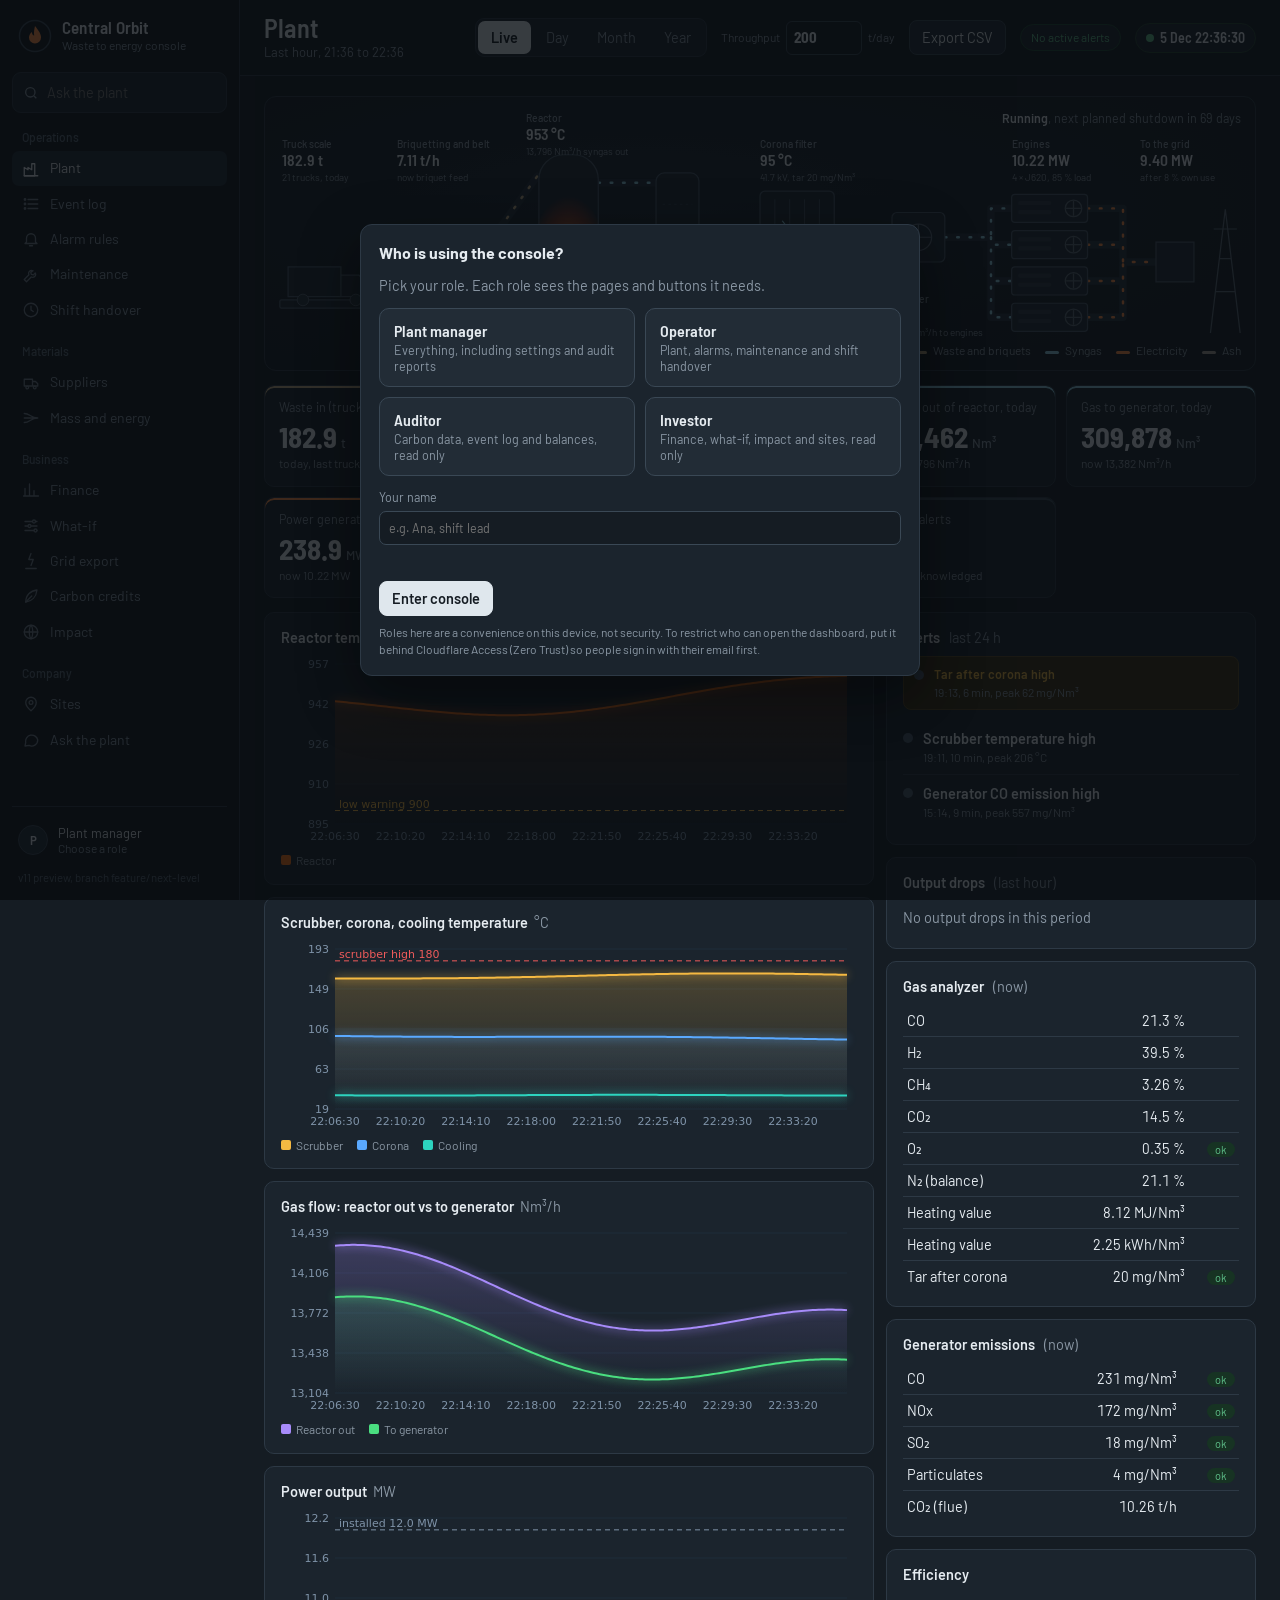
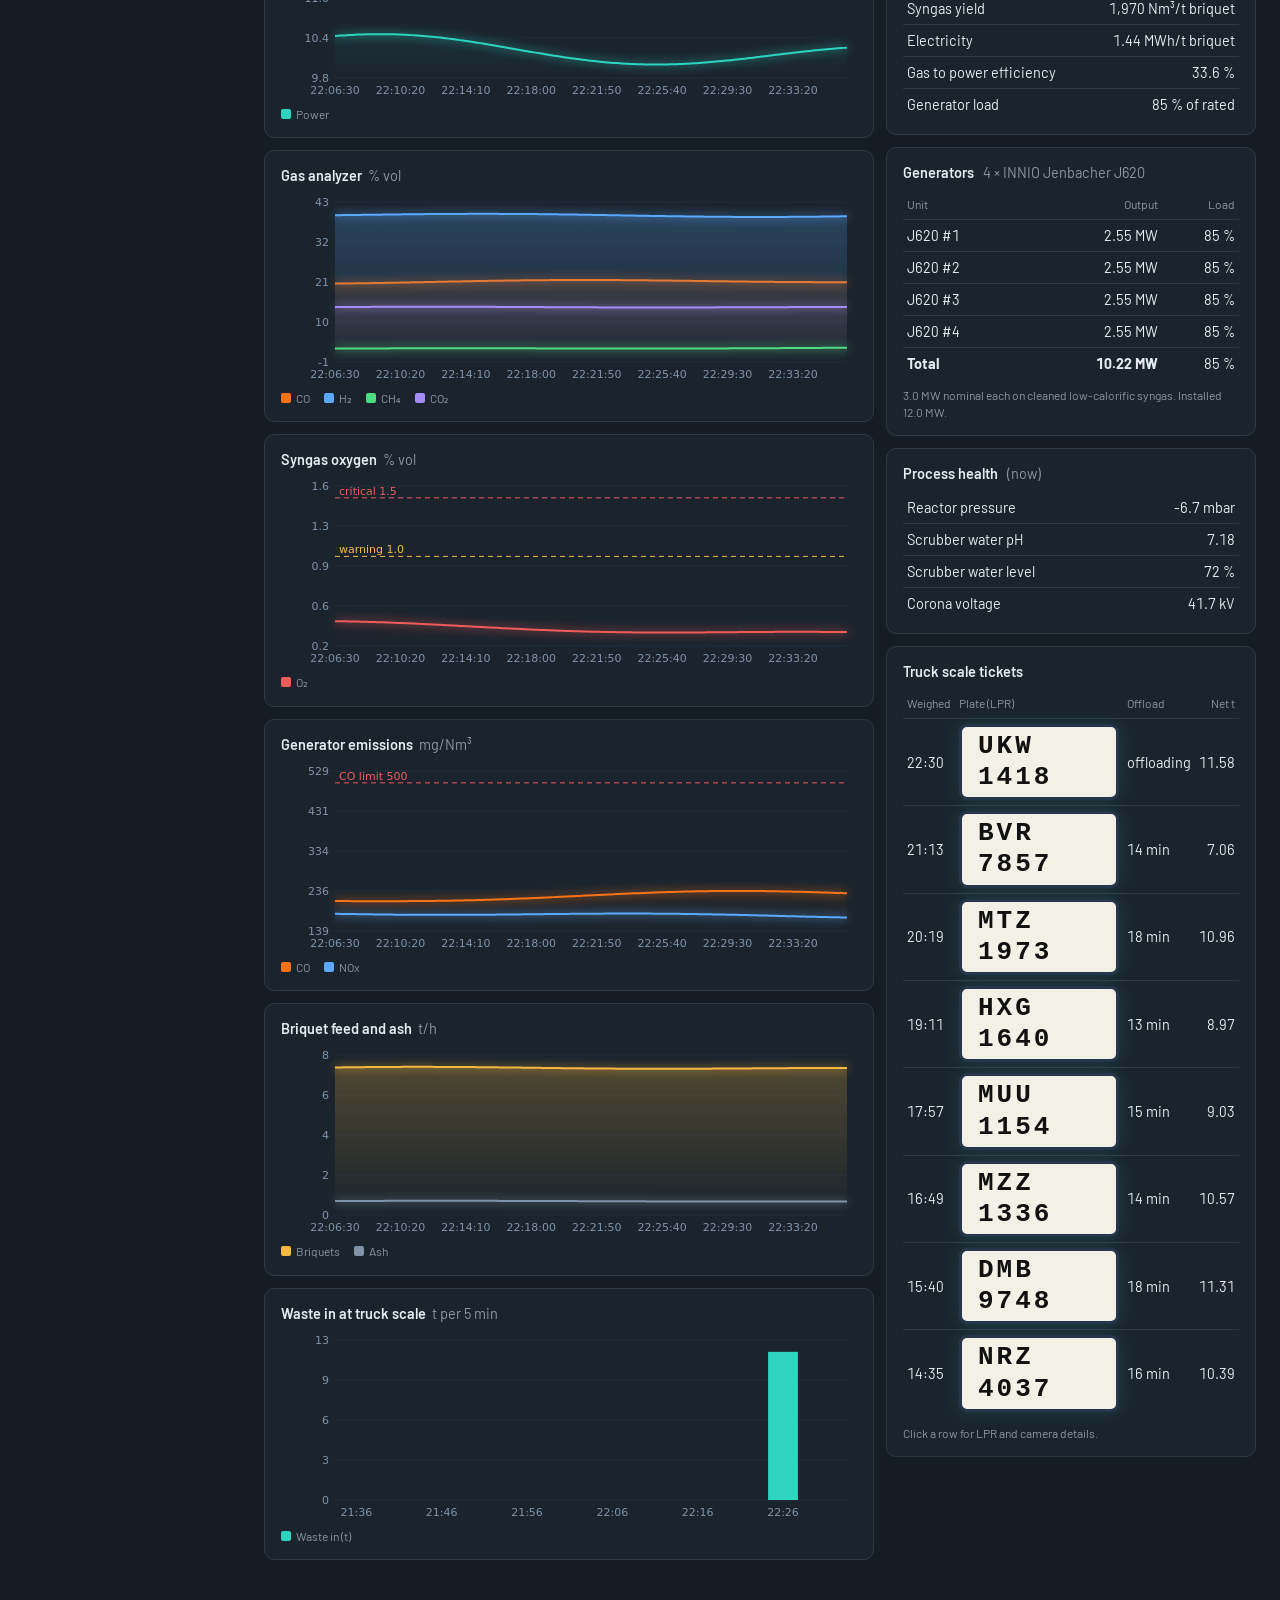
==== commit 32ff6a7b: "Carbon credit price: Auto (EU ETS EUA market price via /api/carbon-price) or Manual toggle on both d" ====
--- a/public/index.html
+++ b/public/index.html
@@ -71,9 +71,11 @@
         <select id="fPreset"><option value="0.70">Diesel genset</option><option value="0.40">Natural gas plant</option><option value="0.90">Coal grid</option><option value="">Custom</option></select>
         <label for="fDisp">9.2 Emission factor (kg CO2 per kWh)</label><input id="fDisp" type="number" step="0.01" min="0">
         <label for="fFossil">Fossil share of generator CO2 (%)</label><input id="fFossil" type="number" step="1" min="0" max="100">
-        <label for="fPrice">Credit price (EUR per tCO2e, compliance market)</label><input id="fPrice" type="number" step="0.5" min="0">
+        <span class="lbl">Credit price source</span><div class="seg" id="fPriceMode" role="group" aria-label="Credit price source"><button type="button" data-v="auto">Auto</button><button type="button" data-v="manual">Manual</button></div>
+        <label for="fPrice">Credit price (EUR per tCO2e)</label><input id="fPrice" type="number" step="0.5" min="0">
+        <div class="pstat" id="fPriceStat"></div>
       </div>
-      <div class="note">Credit price is set to 70 EUR (compliance market). The emission factors are placeholders. Replace them with the factors from the carbon methodology and verifier you use before quoting any number externally.</div>
+      <div class="note">Credit price: Auto takes the latest EU ETS allowance (EUA) price, Manual uses the number you type. The emission factors are placeholders. Replace them with the factors from the carbon methodology and verifier you use before quoting any number externally.</div>
     </div>
     <div class="card"><h3>How the numbers are calculated <span id="cbLbl"></span></h3><div id="breakdown"></div></div>
   </div>
--- a/public/assets/app.css
+++ b/public/assets/app.css
@@ -258,3 +258,12 @@
   .kpi .s{font-size:11.5px}
   .top h1{font-size:20px}
 }
+
+/* credit price source toggle */
+.form .lbl{color:inherit}
+.seg{display:flex;background:var(--bg);border:1px solid var(--line);border-radius:8px;padding:2px;gap:2px}
+.seg button{flex:1;background:none;border:0;color:var(--muted);padding:5px 6px;border-radius:6px;font:inherit;font-size:12px;cursor:pointer}
+.seg button.on{background:var(--teal);color:var(--bg);font-weight:600}
+.form input.ro{opacity:.75;cursor:default}
+.pstat{grid-column:1/-1;color:var(--muted);font-size:12px;margin-top:-2px}
+.pstat.bad{color:var(--amber)}
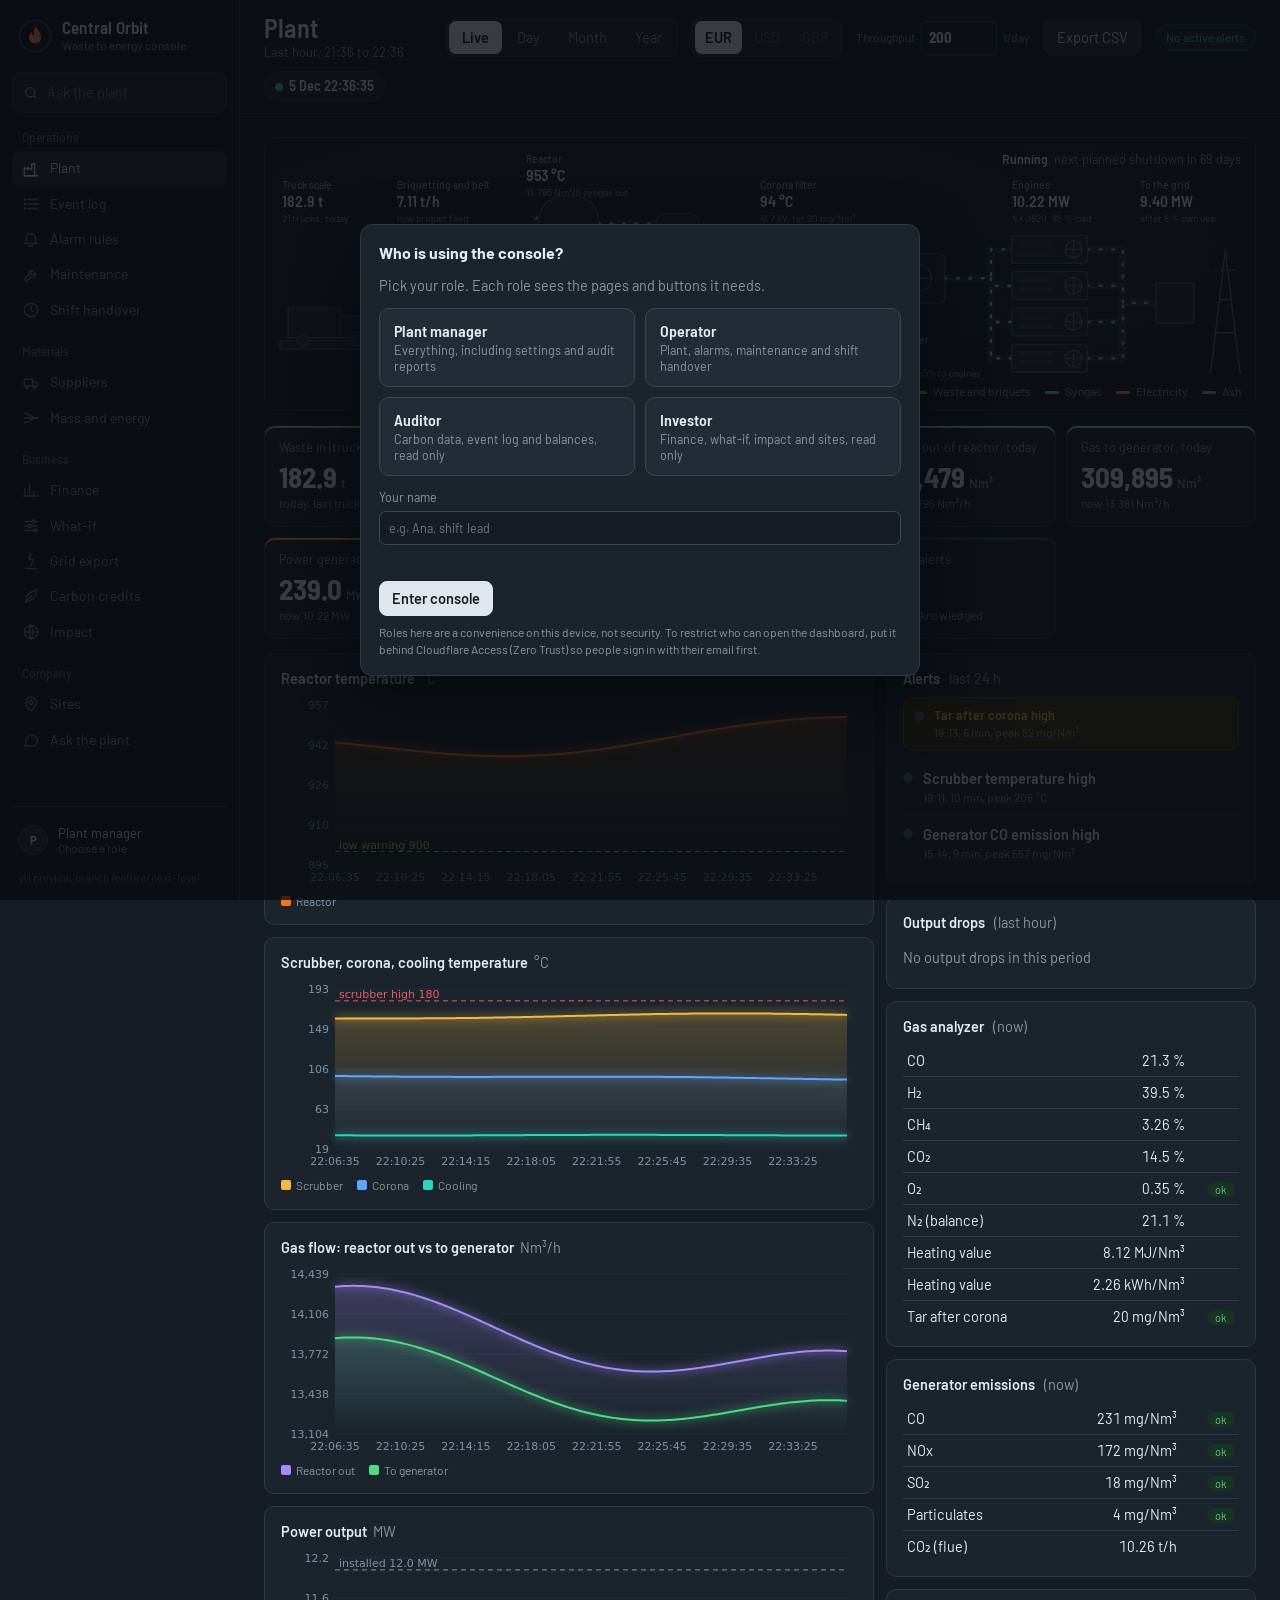
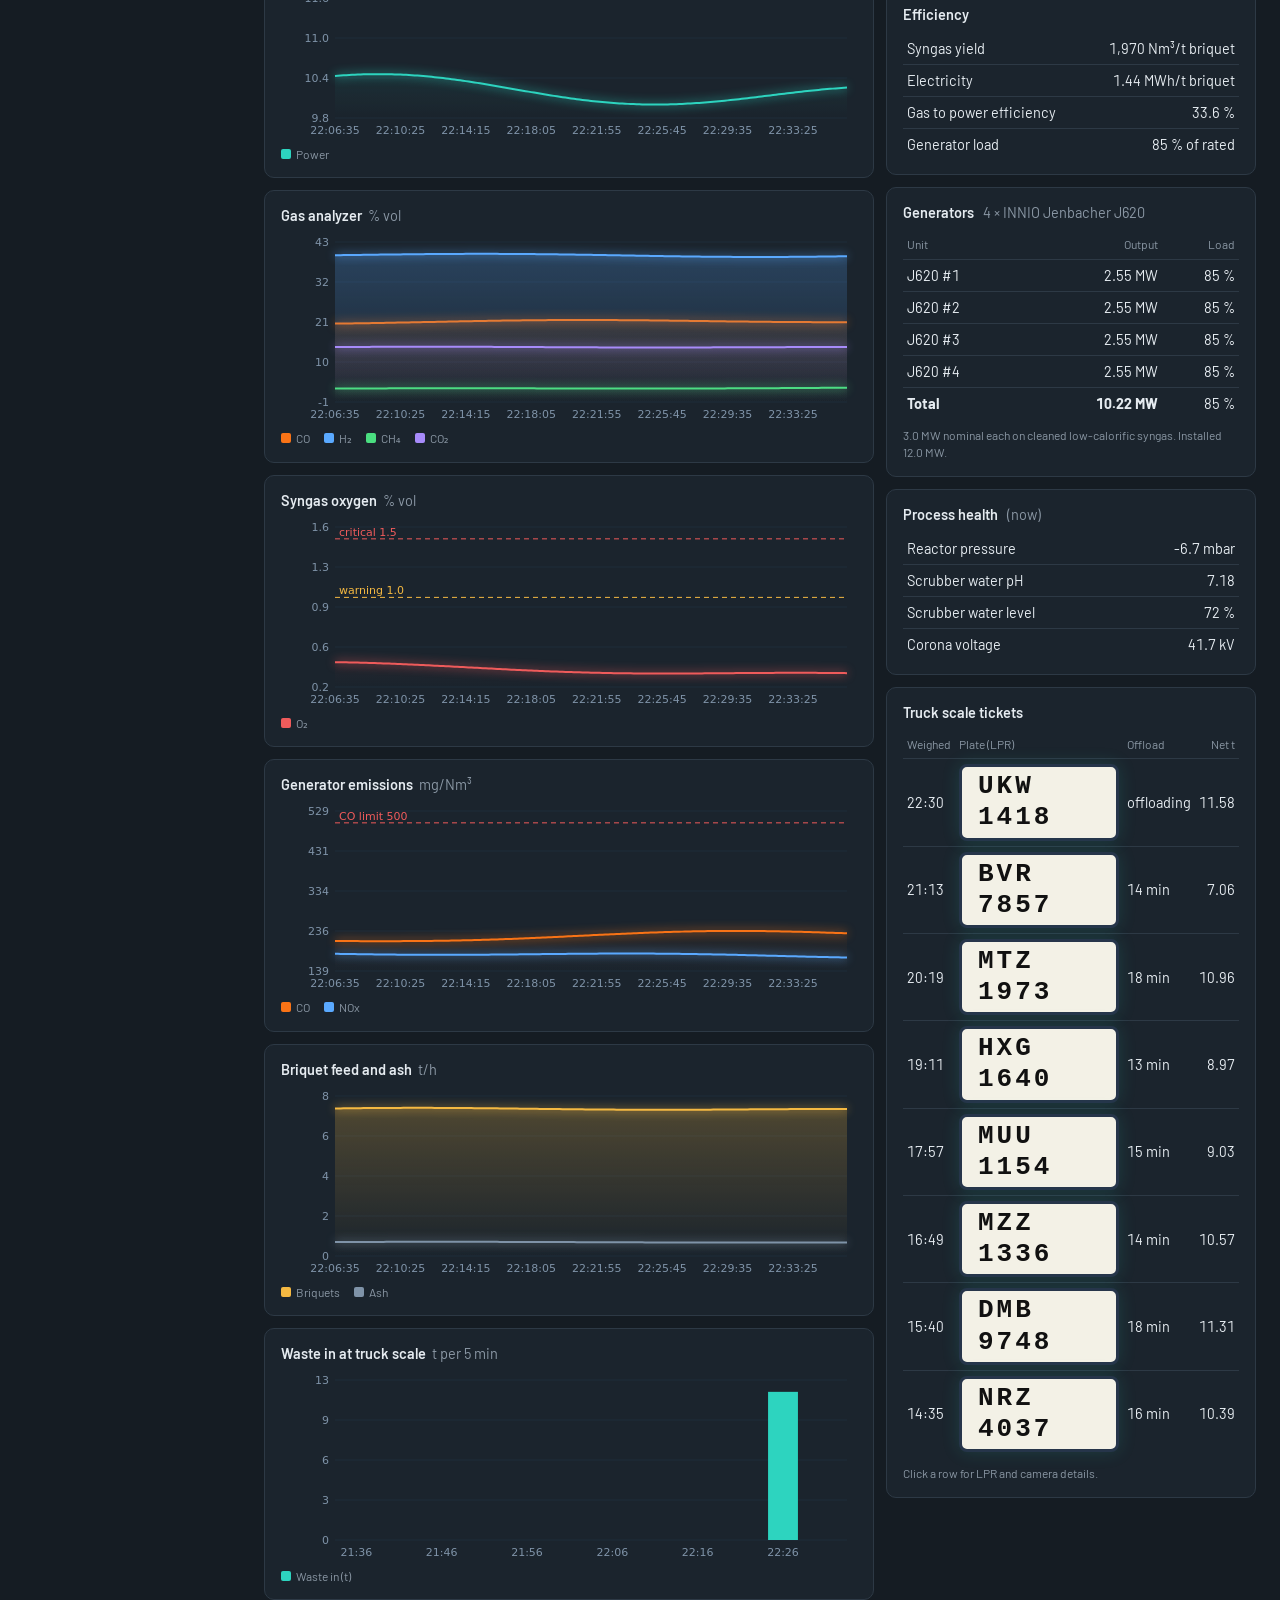
==== commit 1109cd0a: "Currency toggle EUR/USD/GBP with live ECB rates via /api/fx on both dashboards Co-Authored-By: Claud" ====
--- a/public/index.html
+++ b/public/index.html
@@ -31,6 +31,7 @@
   <div class="ttl"><h1 id="pgTitle">Plant</h1><span id="plabel"></span></div>
   <div class="sp"></div>
   <div class="modes" id="modes"><button data-m="live">Live</button><button data-m="day">Day</button><button data-m="month">Month</button><button data-m="year">Year</button></div>
+  <div class="modes" id="curSel" role="group" aria-label="Currency"><button data-c="EUR">EUR</button><button data-c="USD">USD</button><button data-c="GBP">GBP</button></div>
   <label class="tpd" title="Waste processed per day. Type a new value to update everything.">Throughput <input id="tpd" type="number" min="1" max="5000" step="10" value="200"> t/day</label>
   <button class="btn" id="btnCsv" title="Download the data of this page as a CSV file">Export CSV</button>
   <span class="badge ok" id="alertBadge">No active alerts</span>
--- a/public/assets/app.css
+++ b/public/assets/app.css
@@ -48,9 +48,9 @@
 #plabel{color:var(--muted);font-size:13px;font-weight:400;white-space:normal}
 .top .sp{flex:1}
 #hamb{display:none;background:none;border:1px solid var(--line);color:var(--text);border-radius:8px;width:38px;height:38px;cursor:pointer;align-items:center;justify-content:center}
-#modes{background:var(--panel);border:1px solid var(--line);border-radius:9px;padding:2px;gap:2px}
-#modes button{background:none;border:0;color:var(--muted);padding:6px 13px;border-radius:7px}
-#modes button.on{background:var(--teal);color:var(--bg);font-weight:600;border:0}
+#modes,#curSel{background:var(--panel);border:1px solid var(--line);border-radius:9px;padding:2px;gap:2px}
+#modes button,#curSel button{background:none;border:0;color:var(--muted);padding:6px 13px;border-radius:7px}
+#modes button.on,#curSel button.on{background:var(--teal);color:var(--bg);font-weight:600;border:0}
 .tpd{color:var(--muted)}
 .tpd input{border-color:var(--line2);box-shadow:none;font-family:var(--num);font-size:15px;width:76px}
 #clock{font-family:var(--num);font-size:14px}
@@ -267,3 +267,4 @@
 .form input.ro{opacity:.75;cursor:default}
 .pstat{grid-column:1/-1;color:var(--muted);font-size:12px;margin-top:-2px}
 .pstat.bad{color:var(--amber)}
+#curSel{display:flex}#curSel button{padding:6px 10px}#curSel button:disabled{opacity:.4;cursor:not-allowed}
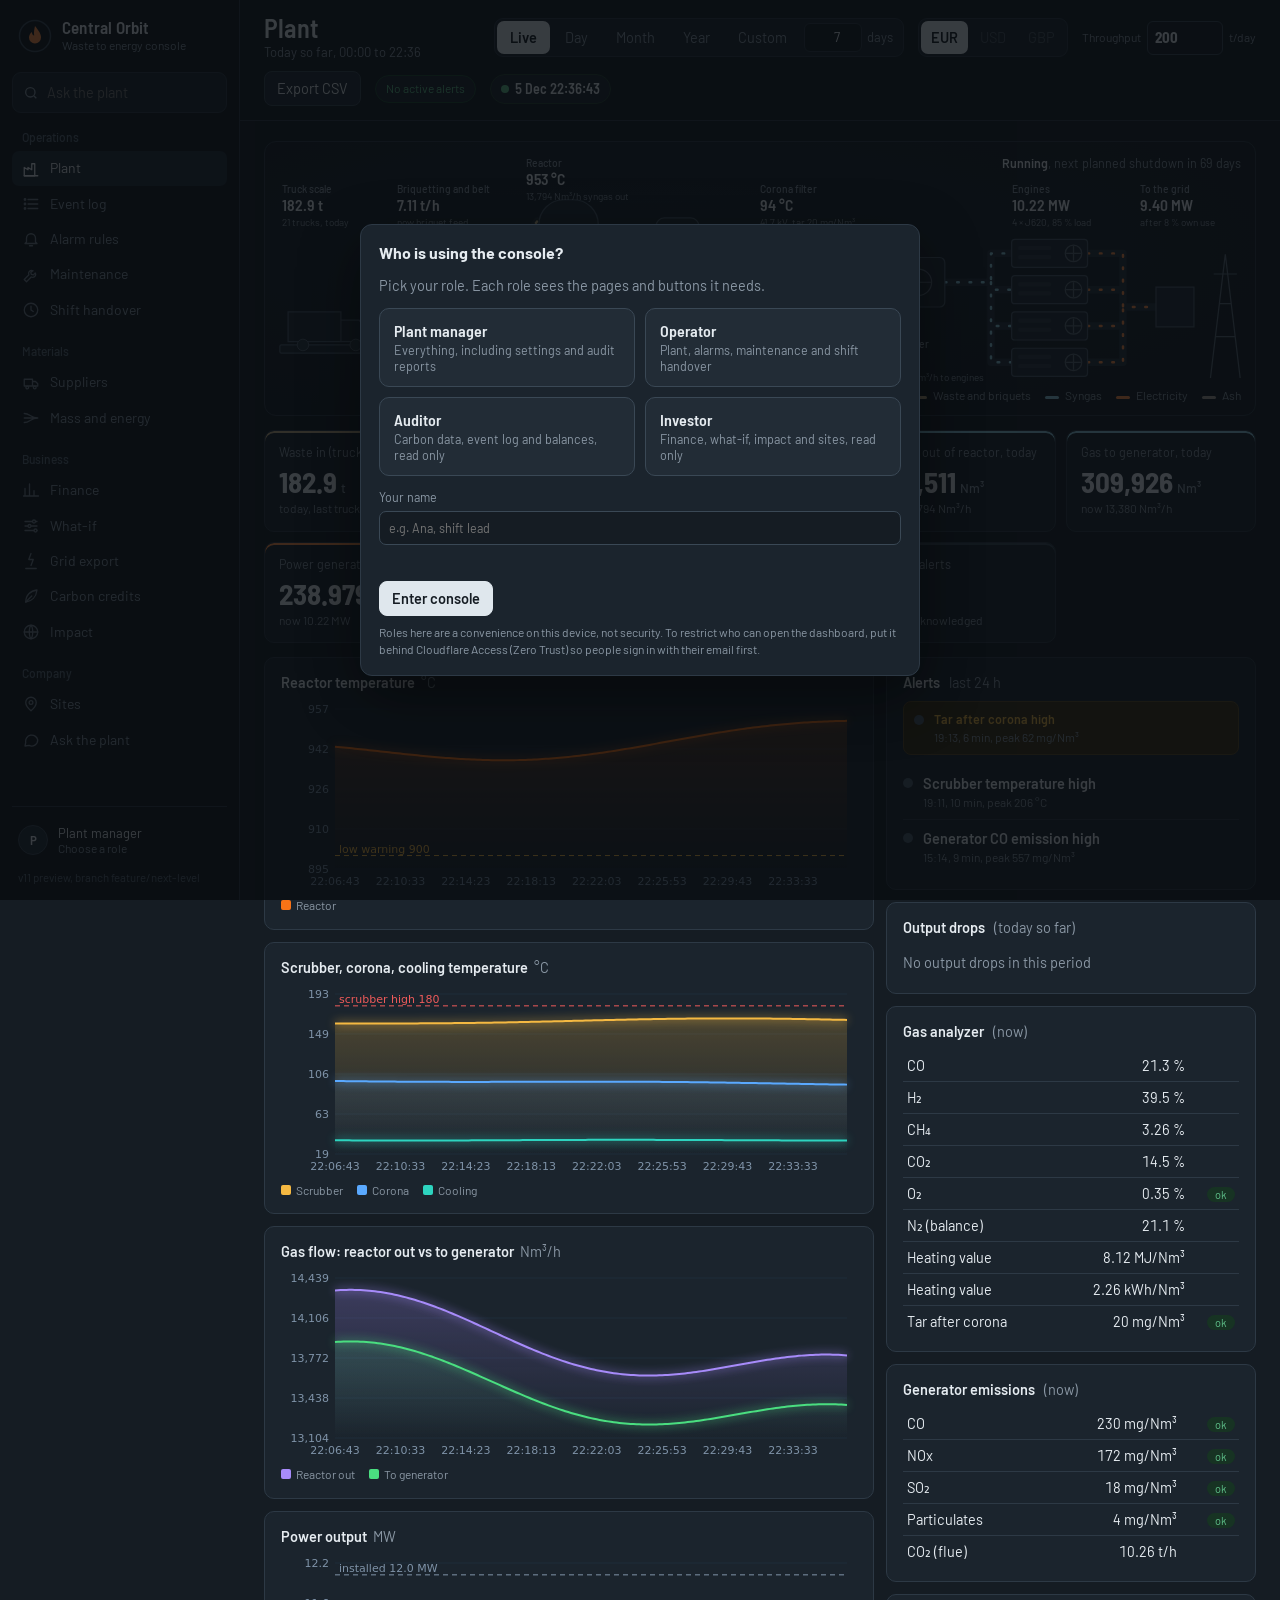
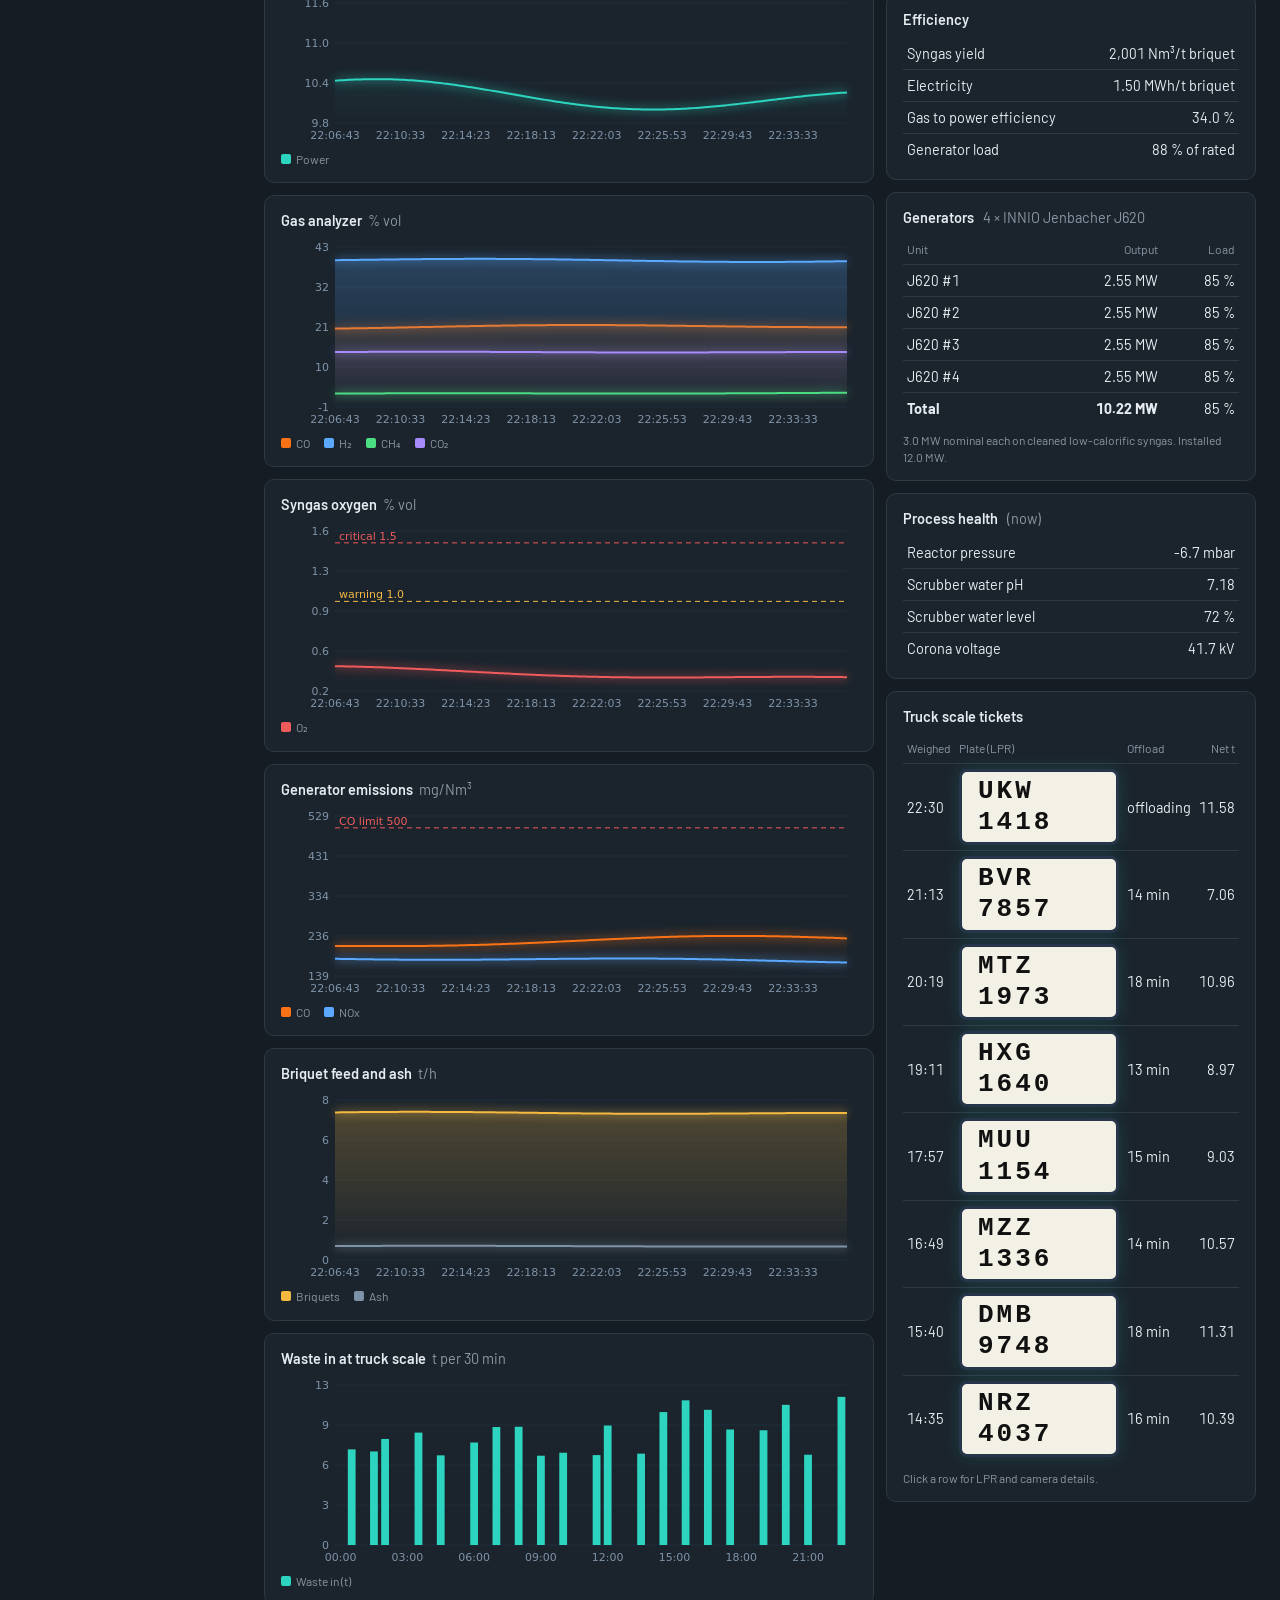
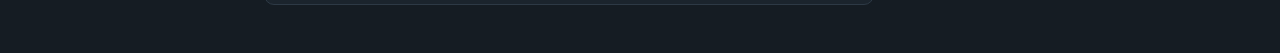
==== commit 1afdc596: "Custom time frame: last N days next to Day/Month/Year on both dashboards Co-Authored-By: Claude Opus" ====
--- a/public/index.html
+++ b/public/index.html
@@ -30,7 +30,7 @@
   <button id="hamb" aria-label="Open menu"><svg width="20" height="20" viewBox="0 0 24 24" fill="none" stroke="currentColor" stroke-width="2"><path d="M4 7h16M4 12h16M4 17h16"/></svg></button>
   <div class="ttl"><h1 id="pgTitle">Plant</h1><span id="plabel"></span></div>
   <div class="sp"></div>
-  <div class="modes" id="modes"><button data-m="live">Live</button><button data-m="day">Day</button><button data-m="month">Month</button><button data-m="year">Year</button></div>
+  <div class="modes" id="modes"><button data-m="live">Live</button><button data-m="day">Day</button><button data-m="month">Month</button><button data-m="year">Year</button><button data-m="custom" title="Custom time frame: the last N days">Custom</button><label class="cdays" title="Number of days, ending now"><input id="cdays" type="number" min="1" max="1825" step="1" inputmode="numeric" aria-label="Custom time frame in days"><span>days</span></label></div>
   <div class="modes" id="curSel" role="group" aria-label="Currency"><button data-c="EUR">EUR</button><button data-c="USD">USD</button><button data-c="GBP">GBP</button></div>
   <label class="tpd" title="Waste processed per day. Type a new value to update everything.">Throughput <input id="tpd" type="number" min="1" max="5000" step="10" value="200"> t/day</label>
   <button class="btn" id="btnCsv" title="Download the data of this page as a CSV file">Export CSV</button>
--- a/public/assets/app.css
+++ b/public/assets/app.css
@@ -268,3 +268,7 @@
 .pstat{grid-column:1/-1;color:var(--muted);font-size:12px;margin-top:-2px}
 .pstat.bad{color:var(--amber)}
 #curSel{display:flex}#curSel button{padding:6px 10px}#curSel button:disabled{opacity:.4;cursor:not-allowed}
+#modes .cdays{display:flex;align-items:center;gap:5px;padding:0 8px 0 2px;color:var(--muted);font-size:13px}
+#modes .cdays input{width:58px;background:var(--bg);border:1px solid var(--line);color:var(--text);border-radius:6px;padding:4px 6px;font:inherit;text-align:right}
+#modes .cdays input:focus{outline:none;border-color:var(--teal)}
+#modes button[data-m=custom].on + .cdays input{border-color:var(--teal);color:var(--teal);font-weight:600}
